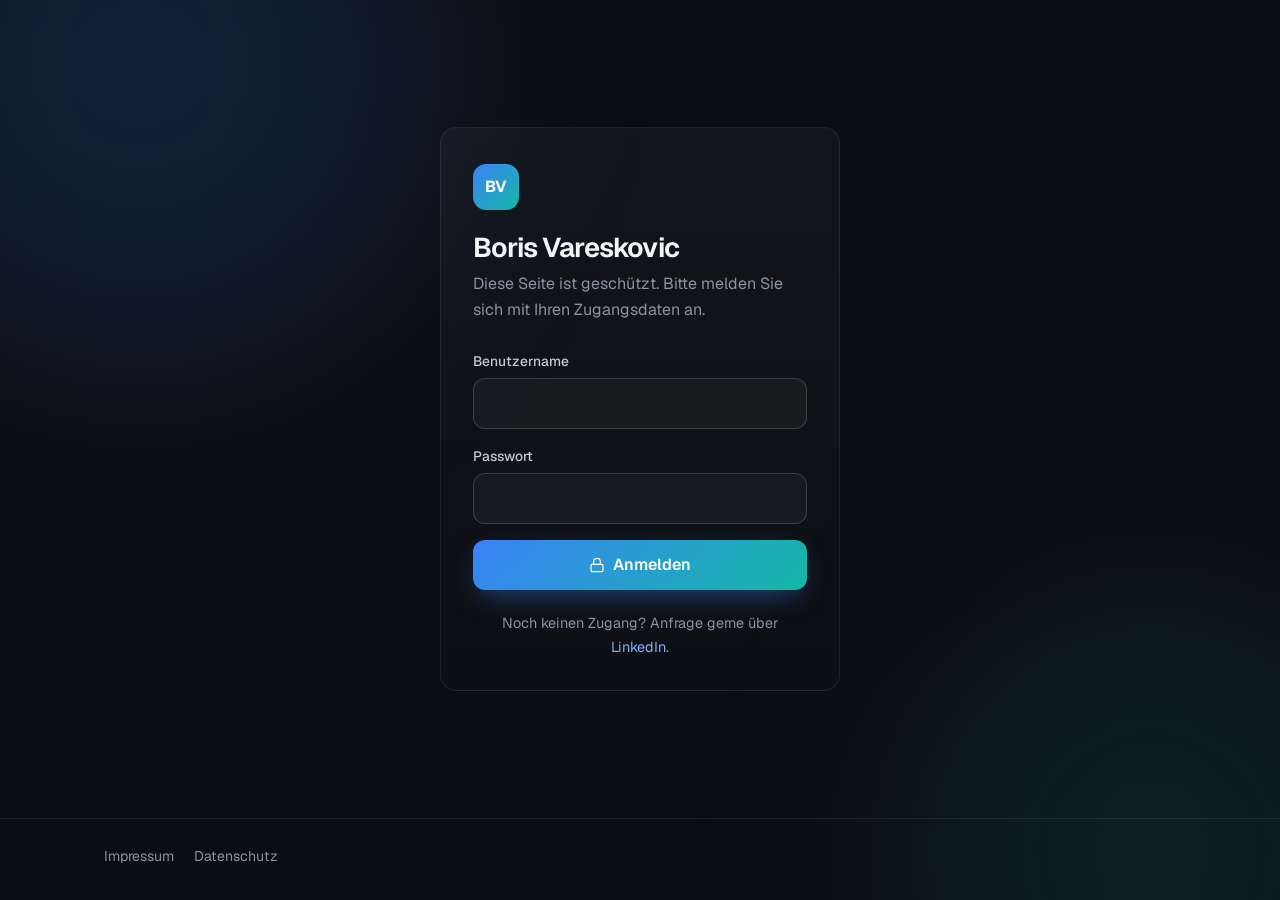
==== index.html @ 76bf42d3 "Publish club name Co-Authored-By: Claude Opus 5.5 <noreply@anthropic.com> Claude-Session: https://cl" ====
<!DOCTYPE html>
<html lang="de">
<head>
<meta charset="UTF-8">
<meta name="viewport" content="width=device-width, initial-scale=1.0">
<meta name="robots" content="noindex, nofollow">
<title>Boris Vareskovic — Anmeldung</title>
<script>try{if(sessionStorage.getItem('bv-access'))document.documentElement.classList.add('gate-auto');}catch(e){}</script>

<link rel="icon" type="image/svg+xml" href="data:image/svg+xml,<svg xmlns='http://www.w3.org/2000/svg' viewBox='0 0 64 64'><defs><linearGradient id='g' x1='0' y1='0' x2='1' y2='1'><stop offset='0' stop-color='%233b82f6'/><stop offset='1' stop-color='%2314b8a6'/></linearGradient></defs><rect width='64' height='64' rx='14' fill='url(%23g)'/><text x='50%25' y='56%25' dominant-baseline='middle' text-anchor='middle' font-family='Arial,sans-serif' font-weight='700' font-size='26' fill='white'>BV</text></svg>">

<link rel="stylesheet" href="CSS/fonts.css">
<link rel="stylesheet" href="CSS/style.css">
</head>
<body>

<div class="backdrop" aria-hidden="true"></div>

<main class="gate">
  <form class="card gate-form" id="bv-login" autocomplete="on">
    <span class="brand-mark">BV</span>
    <h1>Boris Vareskovic</h1>
    <p class="gate-lead">Diese Seite ist geschützt. Bitte melden Sie sich mit Ihren Zugangsdaten an.</p>

    <label class="gate-field">
      <span>Benutzername</span>
      <input name="user" type="text" autocomplete="username" autocapitalize="none" autocorrect="off" spellcheck="false" required>
    </label>
    <label class="gate-field">
      <span>Passwort</span>
      <input name="pass" type="password" autocomplete="current-password" required>
    </label>

    <p class="gate-error" id="bv-error" role="alert" hidden></p>
    <noscript><p class="gate-error">Bitte aktivieren Sie JavaScript, um die Seite zu öffnen.</p></noscript>

    <button class="gate-btn" type="submit"><svg class="i" aria-hidden="true"><use href="icons/sprite.svg#lock"/></svg><span>Anmelden</span></button>

    <p class="gate-hint">Noch keinen Zugang? Anfrage gerne über <a href="https://de.linkedin.com/in/boris-vareskovic-2a3308231" target="_blank" rel="noopener">LinkedIn</a>.</p>
  </form>
</main>

<footer class="site-footer">
  <div class="wrap">
    <p>
      <a href="impressum.html">Impressum</a>
      <a href="datenschutz.html">Datenschutz</a>
    </p>
  </div>
</footer>

<script id="bv-payload" type="application/octet-stream">FJ1JhBP9waspc7QisMWlRIJSpw4C9Ii/3U1FBUMTcEb/NVYf15OuOS8euIPyvZjjOSRS2iN4wfBntsWUuLMdQUug2YwsX9nSmaeBBpSFTJYuYI7d3O2bdDduZEPUsZFFsRbb3qupAdldh81qCx8LKkCGZeq6mmK2LDzO3SqhU0kIFw2eldLTPRmjfSnly0SQCNKpE7MeLzESd+sQsp+dXU22Igrph9HgVtHxqF4M/gIZytKnW/[base64]/UqW6iurwaGxjoJk+Ux4VoruV5w7yQjow7KqV78Ag0BoF/hMNqeKErHTTqILqRYu9fXIz4TjGHWt4zTGCyqC+NVWm/iRG9KmhmCBLzXpN6xAtcSrhX0MyeI1UG0xaJd33CrrlNnqcPhhKali7A8SYu/qZYKc3uFhlt5kSZDpOlRSIqJ8x8IDtfOgnuAANkY5PE3DURc/UKyOKYs+nQf7sbeC2ViIQeTJ9DHBU/gxr0ruQHub/FTaOhRPJFt2dcxT5UtjFCR0E4BYFLus46WvBS9ef2sIlS1X/Zs8+UV7g07WugYzpjZ1gZMh1rlY+F+edzOdTz8cCjBTjN7qXlJLj0fN7SDCx5ooFefim9v4x7ZFyJnON0k3wbWGZGIDF7AXh7vmdgvj1Ev4uIP5f7Xuw5IbkvBcZ1Zyjy3l+zlmdnIBs8k22PfaQCSZh8cpb7XaLzCJptK7GhaMkU2oYSD7Cq2xgYxDK363byFiIkN/D1p+4iFGlnhAhhXcap8dbsov/btCfv6bXQ29C2SFTPpkKoNtQ2okg+uUoXyMq0JnIk62+iRSxesZzxwglZQIAxhzLj+UAi1W7JM3u24wjfvz63PaZoDHZaU0MPGEWG9O5Yxg4v4jydobkRp86eE2IhC+1BWgOBu75FRReki5LQ8wl3Q/cTfAati3hHkdAW8+Z7nwpX9iwhxJSfRjdUjZ3jDnBpMJgm15Ft2HzzSe0j7eREySLiPNhptr0ku1+r6UZfBAnvTnUdJAMoOV0qXLNf7B7WrcE7gBe7AX7wZgt21lfQR/KTl12TVC3gJCS+U7jlxfaZq/lZwIw7aSEqJ0Bkr5v2Dg5MoDWbusEgHH/A2vs//OfeC8+DkhWCMwo9JaQ8BNm+RmwG6jHP29qZ2loMxs+v3I3vQ4mhsrPE3aItSIlDKjAvz9SRJcBCTtjfujjtbD0NTe8nbV+r9Kw9bEPEYNd6RuN2T8Gu0jMUX+sJ/fZxhNyd66VyGkJ1fefrtwAIPLkHnK/NOOWcWXkb+ExyWkQXJK7/j3Jdau6cNjCVgNaOG9+wpmFgt7W6fD9UF0GgME4G3LM4+Gcx+AJB/4hP9mSg528hzSb5pglKeqKpxOOs3a5D4Sme0O5I+U80M52GckKhQ45i3hlCnEuk2170lA7wwak0QsVtkG9pP3zpy7Fen8Osw0DzXgwZmXfKlILUnMMbFmgL31TlB7pnN+qEPp04vr5LIkGCBXWw1GnidqWI1IuCBL8hORfp2hcmHjOKEVWIjhQheF8tKb10DLz/Spro0XNPLeneF20kuEUGW7VN/r/QTy+PU0ha1U6qpOLocZOVD6rq/JdObCXDHfc7unFIMTgCIt7e6FnzCxCxiuiTjNYZqtVVsHvF+QRpeNsr69YiSPjTppkGwgb8dJ8jrX1m47VGqsGwJzgX5Wvk/1gAC/XOwZ3Dm1TprIBgzQw8ExaCejRQ+0yXDlDZOPPPLvZMOFBL7O5KOTvSgy/G924v3U0H5RBZ+YPaZstQ0M5L1ouNKksCNuzpRU7v3ycDc2NerZny4Wdn+b2yZY5FB/HiCGjgqCMcfwt8OoUC12aRjoKug0e8Hn9IUxR8KwlODOJ8u+4jw6RTQ7MQzuNrzHV0iyt4ubW5HU8E5uXW/ys311OAR3sr/M+iC3BByKx1OmTrOj6y/HTDji+d9PyYx2bgwYCredZ0CXJccqGDcJSZa5HmTZDXGORC5ukIPSkh9jkZqUKJHEOiA6ISPrXhJ4AS65BkwNV3lsqAxcsVuouqcx3BdcjyBARQHzEQajil1un/805d12KPdfLF6FhL1Om0nIMo0c87bG50S4l0OJVi9Bt0HaVm4juHY5WH4pvBgKt37YxQx8Gm5xoKplR1OgqIag+HuGN0sMTUVuzIe5K7rj/[base64]/tNSQvBnzU2bozgdXYHq+5niZktGk67yGzZp0C4gSdz8PaSadgEevQZSxea6ZIp2r7CdODWTTNjWJG+Yn2GXM+dHIdNNqeSSlkihtex7/kcaIIKq2J99XskFYgKudEgefOJ+vy4CfOFH086Vc+n94zHseym3E0fAdLDG9o0FGhXU5b9dN0ZirGl83CEiCuwKt8RKMs5COv/jzOqtmAubXLvBNy2RIqv6EGRPCCLMZzFGYi7g6eEwceyVHj+8KTKotbizF1axVxAgzuR3uS1qwWh9M1+calheU4MLP/cwhiGSi552H6fOOJgABwSYiz2jXUFnK0CM2TRp35Eip5G8+CmUbRv/YrHU+T4qcqJ4dZUMugS6zBdr6hi2P4Hc5TlewE63NSPUaMDOTVz4Rn5m3ilR9fQFDMano7Th7BxQFJ7Z7XxBSBsnWPTncKtmFC1bWPXXgX9ciO/d9mawfNwt6L0Jfhbn0I68PseIU011X1+VgOLMiP5vhGBvoqVE/NqYqmbRsL96N9tUTJK6cIme2Qapo0iiGC6Z7qjcLeqQhtFDw0kzdG4CdJjKxzBY5XvWdItu2NtGv0/FgrPMPPDmaG5L5URre8JnEDHhyOnc/4H3TofJl8NASB+5aKG9Bsb+getID0qR0PfmgYQun/P7HHWaIbSoQPZtQL2540vfW5AbZs2P2hmMHb0Baes11lshnmWyNj4pvo3b+ohV19HFjvYBoZwVGayTdeJdixMM44wL4ifxe2LCbDE2+oeY8851Q4kOOHMZrIilsl0ppTRszhHn0joJc36Steh0/7N5KIvuw+1rMpGEy1vzqb7hTX2i9rRpnfwu3Hopx2laahtTFCxLqdKJomOlzXz/y8wSURYRKKXCDeSfmK0BM9WKxR6nZdI/BdIsZbpNFqu/xUYU3xz3jmEQsRLOjcDllURXin8MNd0ZqCdBjWsQgzToWLiX6IaU1FWx4EM/OTYUrRHFdbnHNHxvO+DIePkqrsU96io9PybWdLTiZdCHOiAzavmmAzGyVspv0b/Ex+S81KIkMTt8cbo6ccLArWEJhmxomxPMNqwq5MLV+wm23bs2cUMphmwPj6WCrEUniAuM0L/nScr8M6jcEVONA4WXDqRxy9Oe/MNBil6p9FcxnGm5xpk7/TwfLsyLb7x0WHJfadm1pXsDu6lA2HLhbixJu3YHTWJXax9BIIZrF+IVyGwYKhi6S0zFJagz/[base64]/urBcnJiRRxAJDcB9lbT4/XggGnrHSywoJlLFRWY5cE2bJx+3t0oT+S47pRaKxIR/nukswKSaorBs6gdE+NEDKkCsYfyYtk4biIVrTkxD7phrZBRe44oWHM54wl9ZeZD9jfom8RuLgZleZhqg1EHU5K9IrYcrUpuODgRI5mjI/kZVoqj1ZoMybG6cu9JJ4PcK2pe6FuwpX7gpHRftCRN2U+OP/ddotDavXS8AStsRbWBOyeKT9I50L391EG6TwHCEUIzvonRdrALc65fwWVqAhvgB+Ntn8BJ8paCObWGRCG7ziMbUf63YDzzKBxUsV8EDMRh7zcvtWMaZWQ2n9adOtTyBRW2Cih/W99d4MClNNECVpne1vHqUtkNYZxp/Llp+EacxpswQWKKFa6fFNG2WJFLYedj1HF3NqsKBuUohDA2G5Ws72EGxT4m5kGkAZRzTQdHgD2y1Bp9REX6ASwbeW8H3Sjx3TB/+bckqmacH8pagqKQQK3nZVqllrmJ6/cZzGQi6xCzTcYL7OTeY1iDmiQCAG44QlBWeQ0fcEAi+ZrTG75lLXOHxm4AS8mlXjGbrgCdIJcD79U0zpT1/0R/uPNbkajFErH85OR0meRfPnttlbEbJ4gl/UkXAm8FX70wzOs3KMDObv6wjKHxL0ESx/PWOiV1pPd6zdh7Ht/UhyAhyUsJZNAsIXDkxYVDCs9uBLfKD5Hf95I7yHcsSSuSkcS6XwtxUtbP+hkY2zln7qOn5LYwLqlfmMlzUdEAkC3OxXB0oU31FUL0E3NuTI9UcvrkHUW57/7G1Lp9jt0CIomDCRQj4kyUaq0Vj2Zwzh8QojHDw1RnjV57mRC0y1PIW+nPLGASENFDS8My31yxPwRRnwof1nWx3/xJd4KZcRWFAM5G1FE8U5gomkXRYgh0/LS3YCvJR5ZlxVAiVgECBQBSLPi5b1Q3zmxTHc2Bumk3XLyyE2UK55Nv4DvRHcSZ76CRz8STpoHEVdSw7dwCl/XffF2m6lQRFKkPxfFlSSNR71MbKDd4ZB9UMfdkXh56xmqI9laQQx45LzuDq/[base64]/OOCedVqvWGcdhXFCrdkJNB2vnAAhF+6j14uu6Tw8EJK8e22NJxWvVBfjmqPUJK4fOiE9Wxi+OAtzknNdrI90r1P8caYzySgG642y4faou+WnFvTaTLpwPsN1iJb2OZVTB/GPdjczb/3Ji5rrwgsVxlulqWQOzkKsI0YGgqgsBTsYKBloEwduEPr8rx6gmUjEZ+O8JwUyXSkvyk8tszjtmOesTN3m2bbnVZCpIAbR9lfl4BNBEIHBfw/PGWW5sR+F0IlChF1PkKAooA1bGPUJbARQigHIu4SCqPdReayAXZ/YgPB3W0pjv2pmwBLV9olQY7phgRP/3zgIvkOuujlprpKgqC0iJsMjN3nAmY6f6oXkwL7Rekr5twfSrJ+eUHxXs0e+Py54IQWcd6vFEJ0tyacxiOO82q2dsLI49u4ksY3UACRCkl4YAYGAhCZweVQ1ug9kglS7HD7OADWC5PLsl/MfLhZxhqv7QLljB1+Oc98aH27nA/7vbf1Flu51cdC/ILbJIQxxtABccsgIBG0FGR3bHJ3LVlMp1Fw40Ot6qKshrmEd6A+A6AITqDd2WjjsqSay1aYz3TjDZ7rJh8nx+e3c9mBZUx+E2/zwZuCbiAk/waYAronl8qjuureL133J2WenasmoKaYP6CXSU7sW9XPfcDv3AsNFhZ5tVtAHjTWD4OUDhHjeO/Ax/ObXmN/wi1wNaFNjUWv5V6Lg79RQwymbdneG8cYz14RYTYGYdJQOdO1OZffV2kqZ+6jFiS3FAfs7hJDQF6Zo6yQlze/XqyagvtuXr0PsJ/ODesBmkT3Q8ZODPBHqndmBUBH7GcRj8PkV4OblEo5qCy1lxXkPBb9PWh+RuiaRzh301ceCbrrEx+ICXQS4cNXbtZfXgQ6gTW34gr6u1DCXbliSg0s00hgbAV1oT0dENsavgHGFPhekeG1SuHJ73LBhG7JGgzjx1/AH2WBiNxlg5lCcTHCg+Yjan0GVcl5bQx0YoOUWc83eX4EKwgdQz3B/VW6V6pkshoQJ4ki+yU8L/A7/[base64]/1d6U/[base64]/PZ24pAOCPPZvAVj5igme5azxNaRK2dfdQ3D611F53tQG5Y4+c1voDVzjKfBVZ1stvyfe/rf3E63/PNK2C5sSvBpTsgUqmy44WU3XDoJByxNDyEyBBGRxs1E1wyrtmB8QPpjf3rnJKThhSSoGw7w52P5bUkKajPPJqzch9B9hzTHb/YRm6zxiI2zCR3kjyv50WhI2ki3DaMx80W3obXBl9ibwKYtZ/Z8MQoDrxnmxEVJdHjWdyB5Q7zNtPc4uyM0y++u2VQUjGN0tmGQMJgXu8dtQF0CzJTiJEsga9JwVlcpriiKsLJZrkNg1I/jxqLMew5vDzW+euVF92dRAZ+rOdKwfkVqGNq+ZVmK+Bml8OoTFKWUmV1MiWYeZViU8oNZgiHkQPBDwLwquHlG5oUCaKA3zWZrxfTj/2tnRCbQgiQXjWyFZCZ+XpDulVGiwoQhlf/Lb4vA9IDul3gZPTuUR1jaRYtu0CclQ2ese46Fg/3sgSv3Y5TEy5U8NDgFk45JmGKa6NUKoxX2b9FjrrwJ3x/PJhhF7iC6zPQevpYAxqm+HWb+Ca5u0l473YaJricr50+rfbyeV4modFC99ycqx7KP75o0LIjKk9CWyNArLWWTCnOxYvZgcRUorJYz0DhPKdA8o87s5VFj24UxWjjLz/guZ4GnieF+DLHYJ97VsBZPJ2cs7AWpwjI0bBUKnfthI8mIf/A09LGtZuhmYVUH3y19zzmZuvPXwo3ViniXKaiZ3ajTeAgmc1T33M/rsWzxy5H3zaZgk4hT0qNiVTfOt4jMPQL3cdDFvBd7jEqpwUkBUvwNASYcY8AtFnvmJr7JfeW1tAjcJ1unoQLWxZxO92MOxZCuoHguP0UAeriRAg4ZAnVYVvyLETThhUjnwXs6MjB7vNEo57QOYABwN49UFuD+pLGIbHTuc/zcHe0zadPrw1Ns0+roDukdBG4ufEVZ2CkZ1WbXx4vr6hnq1xdyQBC2n//ZskSS0xIq0tz+L0mPzyuOZMfNSYgm7M9X9RRaIlTdNQOc/ViRl74dlonNN6SkvA+c1WOY6GxDMdii19iO2n3NP9f7D/nscxmIByRfQb+4Bpa47tJ1drTjvOR/8/xW0IeKuOAR04qLFjLHKF5PRpA9Ho7HqghtpEtHPPEWT8l92JqkPGmKaQGLXd/tANi2lr8FEP4ZA3sDvJmcQkA9UNuAm5jc6+yp2r8dqeE1974h9K7HBO5FvHYHNAyBv6DZDrktZD+O2fGmdwzwD+xvA9frwHmSVFpQfNWPTKeiwFekYgFzTZHfe/38q2R1+2Ji8yviRPTijACgackc3VCb/[base64]/u9GGkKxDkxqh56W1rFsKoXb/[base64]/mtnZdTg1X5uitpSAJFSv+5wwxXT1r9y/pg15CeSg1rrERbBuSysjvpCE5zUlB9QN1aD/eZ5QSHPEsjBnKN1lG+ANz/nmXvaJTaYsvLrDwL+jUfAtY8tW/nbkkUkel/[base64]/jKfc7z2d5r+JdL0yKtccrmiGARXFtrqo1PFLO7UvraqTacxTQ0pYMSz6oyliPJ09F5FSYmOrRzVEfj+7fdN1+gIq1DL7iEOTh1Bf/juObc2T/m+82FFGOTw4bRvgFXMHlKoNcp07EvTmh+pAu2Ij9Fi6pPSzIuprHXmqTseN01ukRcyFaDooHqtr5IlvBsq1IXgvZm9EyveEjHVF8Y2hS7SxpQAOqz8NCBZ4fjFhDw/nWqbEPHYIwsyUm1H17Ms+tQtPGI/A1daLdY6A67ViSb8/3XxDDiGLpMRZrKijEc/NTNQqNEiPdncTh+OV8/ihySNB3VEaw99mMug+YdYOFO+7iBaetcj1VNqTCGzsTduvwEzNpq4RCMdSN42YVf4/dGE9y8WilnQ+cS1M+RBLd6vowsrA/yQgkwk7LEBtD8wt4tc3V47ljST5sW6SW8GWoGW6wIeHBR4rolA5kWRANubvhx2Kh8DIohS5hjQFv0pccVWeAkZEbAIKzgJddtfbqqHUr9fTGfgzq0oL/S235aVL88NvhLRTcsqM/4cPUQUim3gzzEXHXChe8UQepGx9VU9qTcyX07mX7Df+wPswGHIGC4jKqVFdaIWcgd5C2dDgGr6HKLYVGyAmS6AjgY6OiydE90u2Sp9s3qs19aBL4hYiUpHqY56sQfNPHv9czdeynElE9LK2ulxlymUx4gdZGJd+z2Urfo6vbKCcKPZDG3MeHF2zAoj/[base64]/dezgkrFB9dzeXvXTleco1BNNxFO7UNoEsHTugNOwAO+TWAxPaqxSQOZksjLxtSKOB66+Esau0a9XLsa950jqKl9rE92X23Zz35u4K/[base64]/4T0jqww3UDsXnM4h9VL8MhHY+LqdLgLpcAdFMvmtWLu9ttNg3+Ag7Jms3bU0B7ZIABzKaRBm48Z0zaX9duzXWfYkAPE0Sl4QWuKGgq8rNqt0rwCLdXFKn0MKoVy+YcibyHWB2E0byoiEnf7nF+kIpM0BaRjGS2yJx9vCT+peAAbpvQM1MvOZZL44RUfnXlaCVIlR/rvXGaTqzfQeER5D2F0HCdDKJjuzSB4+mWDdHufbIqK2Xu5iXJUw2suy4vGpFeaQj+3PG8mvWBFrcs9MRdttCbuYSD17Vx/EFwXoehQkbK0GAvPfYjQeAWPEf4TxKz18S5tQ82F1qvEznUqdw8G8Clt9XgbhbcjsMxbSlkEKm2tKZ2Bq1ETC0ra6cIjLzjkSWKwos8AE4cRHZ5ManxdeenAu8uC+Dn18OPqLqV979KFZCqOkVj028Tie2sG2/NOFhnw9TzR7HyNrng/93wQWMaoj6W47Hwu0QAEO0NFhsAZKbzvYL2+W2tuyJNAeeKoAdL4hfA6UpK2dWDov0dWTHM1dOGSpkZHVoFXu28yeJYDTlfExB/Q1ZAwXIfKVEwk+K0mHJO+oGJycBAHDpGEJMgCUpfdvgfBSik1GNVmDDHb82E91u/zvvmnM4TWDd8v+aOAyWh3y/SQEbT8SfRZG3qA/sz/4jfzvAUVlVjg+U2OCnXYAQ0OVpC9Uv456Qx161+JuDplsuswdpA5KzXltm32TN68OiGRGOJJ4hIj6WuhhR+5WYua1eVAqszzq6/r7+KOjYCoSp/W+6U2i/9viSFv2WXUpKDkXL9aM+wpXTvydrXigSfZ5zdYvc/iyqav7qDzhlvqEecxRQ1bDM50/TjCAW+94vSRXLhaxceT4T2v7Ry/2VqsaKcRjeiB3HVXfxMYUuv7xmNyHY5CBqmamI26DCVbLboQTiUE6juYN2EUflRUpwevGg7oVCT4FtZ8PCgSQ9Gzn4qNJcfCe5uhNzWb3/[base64]/27Mdy9j87C/RdlHkRpSFVIssI7Z89LBCt54d2slO5fBASGN44sRq8qMqMbifmAsfrAgJcSaOQU4xo7RC0LkNkPPvu6EwPlhkvY0RaEqsEhTa4kr/[base64]/8RIwPJcuj0CXAzxnkxr2gGY+Tcpua80pKNNKD0+8DL3CCetsnzp/HjcRT8SexCUnIfhRXJTRHT+RX+vGP30v4Xae5wtGYAnilpaJuDv9paYf7u/5CDalkt5wrvuXqjXK3K9EClZjy8vHZk8vqZJuwHMzBLtiqBfvzKzAQEmWxhiJCNMney98DBTLAfSFM3xq6fl/kkAFsqYFOOcJOGbUQ0sFDrWfthNzupvhSgKiUgmgP0WLAaBtf/SLtyP4xzLbDDp7uFPoStXbM0ei2crplohZgAmpjAvROIihmb4QpYUvV2/i0P05A7npW06gLK6Gp26B3tdgMAm46U51Lz+64Vzc/YEDle0Qm3aIGG5xxKZwddWJEGc4lieN6DkM5cDSnuJxBTLalCSN2Gr3Fbm2IkJBf9a5dd8Yrt9ZO1ZdlLwqlWQf2sy/M9SqKkQAjVML5jqvjn4DZUYBuzFHuzjk6dOTZ7ySykEp5NlNcIqelcf+XpIkueZ2sNUSTTleXZ3spKPb/dksfvVXrSh16Mg8DFQTzJ/EaQNvLw3DuoKyqCWW1iBWwFC7cWjqNtdQEar6EIHra+JN0rr5j5NbH/Bm5W8UHf7RK96gUdmilJz9oI0E0e9lYtJ1syzKA4YlXZKu9lycXXMC+KQjdxIQ9YZSiFspvePcFQ8Mrsil+aXP2fQDwlYuEhYotO55C2KNQPIrUxEouOSeQXztyO5theZuNsO2CPsvDHBpI4bxlHi0mVGFyimQ9MTV75n7rFysqlw2BSielCJrLBXMdKyAk/CMjw3JsxSMzGN7wgk2MIhpQ/Wf1loXtrljWxNsIQGBBH5U87sOkUzdAwXiUSA4MEpHBF1SjmO0bHiJrEzNaz8NlMRtpRKnqp/3JhmUrmQk85Ay/kL/ZEwnWP9EJnZPZ5aLiPjBVpdXtXVpB/aLwrHgDT59Q7mjRl1RxKv5QL+3c8DzoiVjoKek4GTDPfwiF0bcgHT1lDDAjorAU5VNTJYUwlxCiDOYPjKEDYvioWRvSHrSTCI17fli1fgsgdzf+p491YSQwUECAEFcFpOlqud8IycUHOpWdZDxS7nv9er3AoPNbbZyU2X7hFtJsctQvqL/FSQK7f8BJea7gw4nWOsg4N3Io7hcYICPQ48ik8xhSO+bA2u7qz2PjzQv1beP6SJ83K4Enn/GlvAX855Aa3GHuWh/VPQuHtPrbfIg8xaJvv4CFHldUH+OiI3hYs6hnPzEI4kbWv5k7PT6F70ulf733qK0tI0lLkgGoI1eMURVfCpg62n4hiEieiqf0rj3YmaHDmehSIy15X+X4KCYzxL1mCLWhqqIy8nup7AMuX+iII+0Uotv2tvZgbjZ9tPZueBNN2/[base64]/sUMIalouaHJ5zDqxebztYQmvxFZJLFm+Rb3y2/9gsDIgm/te6zhETbc7jfckTGGYnWW0IrZ9f1lXELIAd8lyzXvoGW6Dn9oaVcclb15fdrI6Ef2odzUt6oyahNykvWGGRCoe+J7PaO+YrXtvZ5rd0/Osek02OcSs9SG02aFQLNt+V35MuFqkbyC5mXY0+wzVAPdPTZjBdW03Qe6DW2iSR6IWjOME1p07LH8D9hUzjEP9+ocioToYqtGB4HUMn6YeAdospuXrEpFr1m/2RdauHBibG6aDVwcWXWsA4jC/cQIpxT0cG8fqDb6iEvchRwRnVhKkyczIx8XjhwWXC2DBp/[base64]/1bGXteOw53nN0OtDGIdcl/aR9FKhYiW0fU2iFqsKIX/HISyEaTataBVS9uy2ANV3ZR3k4/eFgnfPBFLIfMODqO1Mh1S/7k0LND5Ec2tT518+uVKS663oRYBSKlpTVHvAe5983aQa/l4HXnQJOoTl8NPpovhsnUu2GB3TfosbfdIL5nKfUm3qANFlYihsRq84ZySHKDtaKJzbjY3AZ9Xljf4KcGZPfDhu2JekUVs5VNDtNtDpAFKQMsSFakRxnlCX6JucpzY7LQR8oz/++GwbpASpFVAU38s5rqJBN+J0Cc9RJw0qK5mWCyMHg8sEbQwL+2e/LAsT1B9jQ+8IbcdyU1wUS89FEzWPe9oy8R7jLvvLb2ocH4+JVuJAgTCJfyti1ljI3W0hQulcL8U6jZkxcNHS8zM15ljfMJnoAqCw2hpfKRGFsYedpdzwlDGHzJmfcrMqk4WErf1jzicHbfhfG2vJrsmBwrjTJ6d4/XVfGv+uM+G56K6x1BRBP65eVXDb/UFFJQMmENwJpDXeXrDi67nYfnYxJEOMOO57sx2FwFgSt4JBV9rFHUX1VEs0LWJNC3iHd00Chll8kXtx7+bwP8CAJCRJupvQsEVXvjF+WNwmPGx0J0xikuEQTpD60wNurYYVJ3vVQ1wsGPficdg7AlVskKqPONtmge1xHcqlKVkMG09s6ZYXfc/1AV1XvQy9HDLrjr3xdRhrHM972k1DOYnmmMHXwfKkKfB5B8tD0ccsqMez9XKUgan94fgl7u16+tygyXijqCF0RnCv7kn3R+oOCL8uy+GqPoDdR/pW5WPsUZLhsXFQsOwNcn8qqYBeJ1SZapFJjvo1JCfz4tSbqVedUReQ2Aa+Ezy3TpuEkOZ7H8nGqJWYr2eyKob7a3U3QHr8Sv7qV3K1PjQ1wDLP7WxBnVx6023NykjOiP6f2abyWKXeyRZ/UlVl2fYz8449F83vvn62z8hBYdvtTuzd/CO+bmre0i8Mn+jFdYrjvsqWyYi8Y6xrD7mIAMmtxW/PfK3eQtrBLldupIieXn7bb3royb08svF10c1L1lTjaJ+cjw9WhWkjyOiVpXYj+tiahFAK72WRl8B25PFvvrEvw9qd4I/AsBF+ivmtvwphRac5YlEz0nWt/cfRPT0/vI0n0COmkiIBbwI/OKw0KcJk8AL+5CMVvxXkrYzUNt47echW2eqVkRzbkCVmcy6iDqN4iRsqN/z20PniXCNbFl4DinZANxpfy3NeTpD+hztgT16Ae6mnFW8ysCCnTcJRgXjZxW3jNRVk4ZaMzkKUSEBACvUfFc3ldJKkVrU4Ctp1U1O3bEX6+HSBNHChnthfszXg7BsI6z3ttgHWF3oGrCK+Vl/mrlSkWVM2EPLpR1XW3J/zdHQ4yn8b2pa6Kg9Bty3lvYCiOLQBjvUjYShvU+nUhE4UM9aiP69rphOC4k+YUdBJnF2ipP67ZR3UPiKriLHEWzK/mJn1Vdtt40i0uHSUmMaoWclbINBpT52L0SSCK1R4ZhLY7ajQMRdeejfN98xcixIPwZXn/DC7m+kAT8SqxtP/[base64]/ZmKVqSv2Hxz5NmFA831JDIARE+paIsgIxb8eT6RLYkHKxErhBZ9kRTsMJaJJSvc4fjFyAyjrnRgO029Np1iWaXBOA1YEsODSU1wtYBVq+6fGJDrJliidpJyu22W7uG3U5ux5ISLuW8B0Ae00HV76GAtH7nrXLzTNVqofX9SJw4KPUx7F06jmMQdGWyhrwe/eiQukgoemXfj+TwPq2c0CCJ5AvERBvUjsUnL3/fIA5Urm3JwyCEw2xj3jqUy2Be8k68RVKTbEU+nbnXxDaNQH+EHcgiozg8spq7REPxcdYxoQokF5XzNjMVV/mknY5OO952Nvsgkmii4JQ27wFwPRAh0pe1fySfwCyH+xVT8JzBCiLEMBBf9o1rd3dYWIRAjAoeYEDbx9dxdcmiNlE7iVnczto19wYd+rlmARiZLDGbuxKkzNhLI2kC7SBEInlGnnddkCA3FOdz7qaRW/Uw2ZQZ2EvdEzXxOtva1eFA43CYB9ArKemnTTARHIRQVYfl5WXA8dKFglLwMHrMtIKAQZcPvUOAibJkqojEFnCQ0dxoKz5OmSl4B6wBekRBU16zM8htULuFN2J3dsl72tFmrVR7/7OBw2wYeyxL/fUqdBlGKYwrYDQq9QJMQW9aoR3nWUtmJ7gwnu32IGZtB+dOiwWRiSJNxSOYeSyAe863grZ0TKcZPXeIqrLz+0+UYKqywH3mcJx2AeB0S+I0PaDApINuRkt/hEQPsf08f/djNhxKW4r0lyvia2z8HrSZQwoUiESGoKofROmFepab9aFhAbBcbpQgFB8jkz9fQIEuoxH94KmEhb9kkS6xdTBpKOrgm+gI0nreRkPehopsyVwmWPaeBDW0C5aTy+mp3kWA3z2qlxFNuBN256ikHDgmG+jJy5ox/pvJi35toR1TL+gCfAnUKhqg0HsjXQdlWKMmkaYLlEStgx3mWGsv2Oxbi+WtnStuQ9TCnWcNleJIiP+9fkIwUds/cz8numZ6BsxQ2XTk8Nbdg0rAtI6ykIsrErOQyDGlQNz9AMsPhTarnWcJvauTUFkxHka4IeZB7FRKnXuKVxGWHuaVM03PKYA7Yu5oaIetLxWwM5zHQYlvcrxI5X48vzR6HuzPKU/QgYO0JCt9SAtWHGnHKr0sTZ8x35X9PVmfM0GxZV6Ix2IumNMLBvvIgom7vOFSzo4+OHeV3mCmtL+2no0jxHMIjvJi6DkBIDCAkBFOXch6bjoIbox/KDBfQiU+BTSyEShAF7NN3SvzwwCH2+1Mh3AWu/vXmz2fc0JSV/Hn38YDLOo7xL1/oMRYPb18X2ZPI7WYTo8CbpeqMf1KSeFl6wymOJ6agCpKvmV8pOcVbG3NediIbwB5RLcRhXtLxCOtr+waPKwu2QBwn8+BDycAzucx9jCaI60A/bQukfo/[base64]/[base64]/[base64]/zE8w/lfzLUnja+um0a0+2TfSwbTh6UtL6Ovj6vKI17+Pk4cI3hfvC//Eim+M5rTME4w079lg71aMFuBcP9uZOtg4rktB81T/BXd0ncSdGSFy9xLeDtcfpiDtbCG1vgUx1Wd2LfM12hHZDmHm7U+mWGxkcVemApwhL8yuir/kLLx04mHYSlztpbe0/ZmWDbBIVm6ML4cwxmcOTaCBo/tl5Llemlp6pbxptJQJlbdh/RbGdk7RVjYfSx5SWxuRLaoZAz5j+R3jNlE6Admcvbobw18gLMkaIBzsLJGSUTcT4uacpz0BnO/fi5DdfFH1YUnmoMj2jH/RvqBhInh5+sCCeP+FdeOXGjZMJaLMboRhEG/c1TlpWx+cPqW/jHZ1WSSueUcnr+6Oo3RuMBsqBcQ3qWbpXo09MPlXJkonEm2i6DpMAnDBvFaNht7goe5wzbDAP9HEbV1t1SfcpYas5+33QyDrBmvfuEkALdcXssWCXw1Cwn6GoTGf6Z8NpTW5iBkeeRoqr19AUf48LpVcEtPwwYiIOQpb57m+zA/W6g8lkJ/86b9qvVQ3HEhfbFZILQLBjajDvVdppBL6CRs3bbLUqvFFEwN55gpCsa+2Vrb/NO2oD8WKLFt3hlYwi7zN53HtcECfoy+foWf3TO1GvtDk/Z0Wk//L6aDby49rKdgG98+Fto3CwDYGZVYyhJBMlFCe0ehyzK1sNUrW7PmKRZYSFpHgR84xRiP/E9ihpbZxg2kcsiXQfsE4qyFYr6WAxZn1tUdrKyowqFL4DeEj+3ND0MG2IWZP2eCJsyH0r6wAj8Gz3wfKdmTPmv55Ff6MofICELA1QGB+f8a+hm5VBSYuac/HBuqo2zk7SyIpqIOvCW8hLdhQ0genudwiZIjkcbd0O9E1yq/GwYacttEvA+hlyvuxMY7EgFphxUG4pSgOcete5xTZ3mp8/XYLp2ZeSuBYGtDas98mKo7weRNE5JBErSOa9iEbVhQhka90TRe2dFSXe7FbIcai2xdrU74ck3Gpt/88zmR2qaA/1fQgToiQU3gzzDQEhSFAaKajEvcZzO2lOh/Em5ohZhfzHpJyjthn9sclW8E0wye2/aEoGWUWsvbo4TjY+NV+bN/[base64]/qF8DQ1tTPtfUamna8+PoFweVeZjHPTqdsFTf/3CZfdDx7xmWYG53wdEtCq9hvzCaiTqa2e0cLaXcoT/V5uGv2td1gRquTz1CA6bJGI4wSxXsdo/fBb8ZjXRVo9ZJXVDQqznynrUlB8YFcEnpeS7BkUYs+uOo9WGzoqgm3H1KvSgDLAXUw93ALjCtMKXiNB1s2P2OELYZ8uCT2GYlDDpdErmvXqURKb0F/[base64]/v1PmKIDRyaEj02dutfDkLu+U5HGtOSaLD8kWIYrgZZ5Jdq6SvQyWdNvBoTJPb40PZS7aNa1Ab2FBld2IMIYH82IwKLxkc1YMuws59gouoO/hLlTMZZzR/wVsjzdh1E2kWi/jWPVarO18bFT3hA+ysIVp1VJ5d1cv9/6jttmsRFdwypiH7GhOTKtHPMkt8qNhKDDiAknsCnFiCTREvEhivtfjZM1uP6PVUQ2Y1px0drRJokT7BItOdL8uOIc0K7ffX2KcQ4/GPS+tjl9JAp4vTCgF5EquQgE1ggkiy+th3C1/rXGSXaFcjbGYMbL9c8fPtBxRlSIuv3bTsn8gvfwPmn95uiJuV8EXWSy/uAp5H7h1xLYA2blk6yBx2YyGfY+gsXTVAb+t5CtdbJr9f5VBsJ74CkMuEvRDDqn3BQb/6J7cdnzN2/8Ocyu7CwdB2UehdT+cyxlRSh4wBXckyEblue/YJ/8WDN/cgIpjF/ZFx8RnO15osTy0aC54oq8haHMeFAPMnOMAgk66UC9MyJCJKRyGXoeu8mJrmuBuRVmA6F8HN2BTI3tI8HD4tC0ZN+Jg7saCTuGUiPUCc0Hmdn7crEdFNpxEOr/XcI4mjylpUkKpMmgcVj3oNqCS9wE6pc+Sf3xkN298o9g2Kt4VNhY4vOBg/[base64]/Fa2FcCZMxSuefoet+dJP3veeh/QaSOT0fBuYMSfvmvRuD/ZQEy6+csCKw3qwPRzXzkb1+Ax0c8qJi1FoREVyj3a5fWQ1pGmtnq8ww/E8DMd+dpckSiScNFTkgR8MSv7n3hedsbj+PwtaPW0+7H131QulBzUqQuKy1J8V7UqPwb1GGV98ShpBC4ot4UuLcObrIoJnFBGnQNznGdOJrgJ4VWMTQIhLC39YqxTV0eVXb8zKytHk/iDXeO65wJhUmFpAx0cJFDBKtfmmXP5ySxxroRYTcrt+X8DJN/4V/EOddtiq9nXYuRTuTiwZOOqm+dwyFlW3vxnG1XK82V+57q5IumFRZ9nu1AuhfTBmh83pdyHl4gJb+pOxbhMKIQOo708muZEPrSRJ9G/9HS8WD6NrBvCtcVCtTIQZFTWssSX2GNb6CmJPPDhadCxX/7fJUpbyi+VZnoqVZaC6J4U8F0ZiSA4JEndrqTPOunClF4un1m3keRFrHDNmDm3q+y3JC0OIqZNungnzBquzXrHNoy3GOsWf2kgT5+qUKWZSmRVd5ZP+o666+RpqNAbAWDoQeuIN5mYolIhvRS+WODUvFG2x+o23N3hfJsEU5Iv+KJsfFz32jXiMWn7Me/os8TdDtQmhlo2YO4+r/xQjPD77sN3y5165K1++9ZEqNrQrP9cpvrIx0JPRjBFxPkAolRxvml9WdndRmrJXR4UenepTKBqMK359PlOtFgkB0BvRgaZO6dq/jcTxnbFweg9K08+sp1Z62EEcm4o/k2RUqGX4ng5NllbcU9QnchVc1TEvspy7wuxOTQMeGiFAIGBMUvykje3VxfaWK/8D7Gque9QeQUiT097LH/4sebhE6dYCpPTYqMuS1PzEyEfGV1VP7USNrOSfkB+3uCjF2+7SJdQ0Eqx3qU41Ll4NVu4gL9GU2lMEhH6YXNzUbkJtDrynb9+N6+lZsCCaRCY1NwPJnsX35j/GiRhi3eLMUsnpMqWLESBE2rVt2E24QZ0y7gl9soI8Kl8kSyMZr7krUpGbBOTrZRFjuBOBp7y46KSfFJUrrO9PIt3rvewjpyhZ7W/Hew0eku6mXFEFbfFfrM9YFaQQj8K0HbiApivqDg1RAcNjNcyl6NCQKB9lGUcvm559g5iaYIfMMMilOMin5fo1VRkmu79HOtJgvKUpQM/NQL8X03YYBMKsASpb9axKAwwfLjm6CfHfanxd+PIJoY6l11Zfe3WPIMV2oFFnlprRoSgOL2ZazOYtaE1bRQuRYqf+3VSf581c4tUvVFQLvzwtyMnuNy3I4FL8xUiwdR32Ag5nIaSLZftV/UnBfyOH5ZF7kFrezLgwZZgwgY7QaVd6erQ/DqdATVIMXWWFahtfUTLFFvB9nSgbQxH3maeX/q12E5tUn/B279iI7gpR5oywGawRPeDSmYHvNMJ3nVwfcTlhEGTwHDl+FaGH1/axq+8lHORCsmedrsbZ9mjTPcYk7wOIne94KHRZPsbUNgmt53KKm2KblQwAHbGUQz4DFCZZzEQ4fzYTAI/fr9s7hOaBzLtYoFAXp/bpL5Xt7H3isvX60TR3KdG2VBwRagbBi91GGaNk5P6/RYmhRP5ELNpyqDaIgA/Sksy5xTcwdJ8iN54P0/3CZ9Od748IHkPvlt+jvcDkj1aeKTIU6ik/BDdl80PQZWBd0F+zfJRsTd4KFDuGpAlRTeEhiVgzsG/ZMVcOVbaaDTzBjfaBeQroBVvt0t++1kP4UoMdIRnzxbxBU1M5KMKIh9IhgJ8XGNe5XH4cTs2s9e6Mi8eT5ShoJnYM26XmiN5TBjXyembFfk6PM3QYgNgQ1GPVrE+RkctPvDngob6yxjlTFgDUTxiYPlWnTJ3FIcwTsbUbUWaQwqLw9m4LMyCuuM/eKOCLKm9eF6bLhn8j8acXdk2GOPm3WS6lxVGW4XngXzewokLkqyXMzOVEjUQVGsDJpfO8RgLBCbLYudtwa5yJx0T+9fcoEOrzN3KTEDSsd28051iNTcJkPI2+DyS/G1j2XSnbKhBl15VB18qiz1nUKSTk9p6Mk6RgOutDGrefLJGdwY9tRu2NqiQ5TfH9ZT0C3IyQx+fBPBTqYdFR2KCtK6sRvM/eLxpuBcdTDg3s9dhvUZNdys5Kx8d6lIA/rggMYYly24MBZ/OG0R513jHSUtRZ6yy3mvAo0kEcdZA8nylFa/jgPuX2Y7PpN+N8WqPpgoLjYskEUG98rB5+2TyFn9jWKjGMpv1IU+i8L88O1o9LT+LuCBV8ECqmpOu/pREYo9cttQEew/O7WJTWNWyri5vcWTlw1QpXsCtfXcCAtd+zSJ1ZcgM8/SF7Lh7+chmO0wwYV3EI6M4mi7yMWjN4f6SgUhCnAYkw5JbVrzGSGgq5T34L9oYhgSaSUh/8NEW6ZByi2NUzU+EhIpRm/4/uc8UQACoOgnAJEiILY+j+NhIFtx10U58o7VvTvQYbHgtw3BJGHbw8XJN5Yp9xvvjhjwi/wZFDGTbCrSbPIqmFXjmeRRAwj78TSUn5k5Sf5zp7a8QPs/CAwglmLK5oU8iZ1u4ujsloRHx8oIdD1pCa6ZbM0H4+hqiJAuCxDC6IxVBhEXV2mUtPhfAYaA3xG+bFjJ1djxr2cdqS4ukYS5CpDKy3wxaTef4c9U88vlcihPFBiFr3pCS17jn/WykSSCOnfPGhhq04qAAePei0umdp4RL4pF0kaKbaLL/q4+lyT3uU/sgxpecsUG5JXtvSyUeKJSdWQPff33fBOWzMHzKukEavkyutZSF2cg66q8tZ4HeFDU7+4CGYmiGaGEs9b24DvdvqtDti+v1D1OKQUX/9j/VRsMyUivuHSi1sRbea1G8ecMKL6Je82fyCUf1v90mjiPu7VDMGRwDAsJwxkwFlmNXwMNgQX1zHzBQF2SiUvcQ0GdDvlG+Ik2iVnADzWeU1E9nLXFeZG3hEBbZgW2tqd0iQ2L7rH72WQSSgK0tKPV/+QgddwrPOCvgbeHEYGp5hOVoJMNqHSSBQH1E2ZtDyr4RI+hxKtrUiOxE9p0I0ZVQXl7s9DgjsC+rNbzcH/XiUE2YcDWY4KV+REa7suLOMxqJ7SesMt8j1zUJLMFwF4q8JCBrP8k/Z8VS7VMeEw7zBh1Qkc2nc7tc7l4XbaToRoYv+Y54SmbN0S8MC8NXnGaDGUe8z892C8iYONm4fCP6Jim9BZphCnhbhHKHycx/l0Muk5B6tXtSRExcrIShUabBWicJr7GyQNacWq9rGPYwpap5G/hGjGsT5mbmdjV/pLVwO5VPpnhOHlinadxUmlBULsoh8TB63G7BARf3krw2j6wPXyM/pwRKWFPEOPV8nDb08Lx9BhmRi1T2qbud2153s48bcVDbJ5iM5k/O75E66irO4I7+o4vb21Jgtb9niXj2TZKV6kthJy0UDEPB4xZj1CkxV1zsDt3klZIkfu6yMMxPmxLA889yVdGQbI2PU5L6PtaZ6wbydaQm7kSRr1a/1O205fpz3eI2yzQdfbN+ZHMVTLJFQ14V39RAd6jwCytOQsLAsd7l8teEyRC+UW8JPy96AlVz8PZQEX6xwxvEkW8WbJ0hWG1/R0sPIWreRMmcy7kafJTDVmD/[base64]/TY3piVXUGoxdlGddjF//w8le6PocQTAnAZJhh8M25dw8Wt3i8jT5ObCE4WnzA6h73ATi/+i7d1QhxwuYqLQZXua6uP7l6k+8fRSo766NT2MOschdR0UaAFbLUJkhgCwZU3/PjcXa819w/YXvf+pf2dEuvM6p4VD4y2m6eL40/2SX0Qwm2js4bLTrELZxT5Gv+UaJTXp5Mp6iS4FAsMnH4trPXQDWRFXqX2Q43RpC5qwVNspX/NPj8eRVcUMODVaqBZ/KYGG6UOl9ebNjPjET7uPv7RUkpDfNYVLD/ecQqmsyyowl0NAl1nLtBievHkYoVk80olpAabMtB74eFb+2gsg6/JjZFVo60xyHqq+2qsBnZ/YFdJCLICvQ3OtTLp2jlBvJTawcK0cQVc9cLJXj2cF+TpvZdYD6UeRQFQQkPRoa5EnikxoTnRsYJcCLARWFTQJHz/pF9PHyeARlPeiz17jMpwYFWnT1ZUQQNqzcDnfJcOWkUAiGESYvns5U/iC8N1ZMvG8Jdlcv5k/+5xRtaa5uCJ1FmvKJqNoDk15Ri5MABLkOC+WjIifssHz9NfDlJtEtvbwbQTrdkmRwjdjjBMaMEedqpDjoBikdt1CW8/LYwj8G1pfNHXI3cvXDDUiHicNGFs000AhRXI5u4Yjln6Cp2FFfnL5oC4BzjQPgMx0rjLzZF+/+i8D02ZWe3hDWqgOWZk/SmMe8R3X5p/fkuEXSEmCazI8Opo/jIifc4d0EdG1ZDum+Q4Ie9Br50QAy/JtlNHUkfOKizirfACTkWUj3J3CDj8n388lKUh45Cm5z7z5SCvFse8AyCyzHpL8Dabe4i/WTbbfsNKRrOKtMU3YJCIXnSJNZmGXxMeJq4/C+AMmGQrEWHoImcImq1houOREEpFRYDSzau9GAaIFiw70LCxoCZ34Z39mKZ+MqigF/PToofCGBHZh73cvSS7yq5k/yZbZrxkJzgY9TfLDDXC4XX0UnjajICchZEMt0DEYf90mkwi0jNifzre//k+Jm8sGkcSJyUy7njvmu83r5LvR0eetuYjelmZ7/ve78LhsG8QeNudCfMXz/Nh1C/EdYdFw9mfJAgW4XEHPMCP2MLARRZKxroFRryGpb6jQ+S0e7wx2zVCf34ZiJ59Kz/g7naNJLel0giBteJ21kirZ0UfBRpiKAIIRrtIjRrtd2cS+IlVB1OSf2POqpnrNV30hltaXwQqiS8gc1/j/8gvwHgMqNyZpbhgsTtIg0zwO5I2KNYvSe3DrjWULNj7e5Fq/dwuY2xd7QoxH9yi4Z+haljAcM/3P8/Ex+MqgPaYwnQGkQN9p5mEGh5VdBeDx3MEU5difV5wbqp3lal6C4oYblUA/RuEpsH5PhOg4qK52csJBPNbk1U4vs90WrtY1KntZVrLOFnspxTWFRI37YwyUFkeUiI7p5YavlxmWFlPG8mXgaARnMu8rjGoPZJnrwDk8pdZnsQ7PRfCqBYaJCQsEddz4YzTx0X/[base64]/yunU+g7zDF6K223vB6YBtiJDKzDC1nqnevY9gDn9VF9CSYrnFaTVPAKIyxiBKhc6qFLnnbB8pDsRxnC13WX3hj6p+sJly1Pqb7+npXn1qI9Dvm73VM0AVyS5z1o1BG1Kcz+Ev/46M76gOg8Qj+521RO/wM4AFcIcrkSekQSYox8vgrDDaEMyojGfaCqQ88BHm9q8TuMsS0NoabRxXLeL/s5pj0Aj8wl0+Jh/6UcOA1WiWc3oBzsuI/Ng8xN1p+y4FjVaChriIbc/UC+3Ggv3/huuy/JWUWozo3DlkeQmx16PmrzW9HUpb6NQqRool169ynk/3yNZMPVrwD++iTJCGsntH21Foc6UnkPmJL2tcxbe2FyBxdSlR61WeEOPai+NJZpPMtB2FsP06P9YqrKybKmJMi7H09fKQbZt1om6fe/EHpsjSdJB+OUmNipTUdAbeQvVnHL6Ub5zDioICoUKvJ0tIpqeBkPZhDBm8KRGlrX7SIkVp7srbFRgM7ZrUIbJ6BZeqMOde4TAx2Il/cOvqKaNWlsiwp6OxBQ09wCURPqvl/CKBJbKdjZJgqeBqvQSNTVodv0uBL2j8bjmxcRM+UHOwLeAvm5r4nTeWpcK0bYpL7QBMpsPKxJkpcIgC2wotwGpGRoct+HgozUypU6IgabuZrc7qXmDp842mx9U5dGfB1qJ4pV8TRKZwCrIR6IIgYiftXIx7/dkAHNUbawFuPtFR9/2iRaptAyKDRuyZjbfFghY3oOj0F4OSG8RtE72frauHyIZoZwbcpvU4l7kzLUjBAF3yURt47nvu0eVRszXcPfpEjbetSmwR81mAkGhITrJy+gIVK1KFjuMvgo/YmeOYhrTHUfDb0Ix2zCBKAkAe6zfAWELmkWr381NIFi4QDTgGQQfCe7x4lVjE9HcOTrt8OKGUV8D/1qIUYESMLQtYvawKnrRGuE+QmiiJottNR+JDiHnruT9zAj3MglhDcx5Ybh/DykyvGjucaD21cFThhhdDNu1qh1DzFS0LcfsthaYn3WyuaZaApagA1M43YwlxnEbtRqxru46hoVVSV6dqqib1H2KbCbykaXZVDaFl6bi9lYZpR3mgdFLII4qd3TwDU7jS2hvgYq2DBU/kZ5ylHBYUTBtrDBQiwtV9LAXWXHKLGiEmf/VuiPoXfdw+mxEbrRa2QZAjkpJggz9ME9viT5fSlUZ5VGRbXA6eF2JgIHNGzYSK9kGADKmkc5RIjGB7a2SIyhyIl3nbzVL46eRT01iDwkqM4vEVr5gjkTl47O4Py/dBhjuG0M2XOBZXlcMU/b5HuBap+YD0Q+WHtLIFKFjArhZ/rufHYj3npFLBO6QJF6XJgTDR5hSVwCeyx9AaSexM42HxNkHfoeZPNCukRKJ1P3aJY/Jf2Qdm2gzmNFmqCKRrOvbuGCiA0MvsIRu5w1yCX5KKRYYDcofuM3uz43eSk9J23FV2V0bvOGu8EpT6n9qJf7m1OkjPga0neP+86H71a5oEi+CNGyGLntwNpQWIyu8LPs9YzQJGn0lZWOP4X2d10oYTMgSTx1YxhPcUWyqJjLXQDU3XXZ4JXZx2fcv+zvrjZrpfkWxZe/s4B/8ySyr+j10RYG7GlYgos1TZgfMBzUp4BPnoXDIaYwhg0ShyWSEQR8Gc4xPTjLZD7n5nXuHqek30I4E831HBsPsV91yR5erqeyFUZEB/4vmZIDI99/jqq5tBOjtycuLbm716hzGXAQvm0vTvxduMSBLAYNHHdIdQ1o6v9x978Zqf6DQShgYMZCorM5TyS95G6xSfNHf7Ps4jrspMJH6noJDNC54eL+XG+JCmtY4+rvOtGTBbYufum7X4Elv/zIZIec9UF86ajBA4gSf48XQdm5GxAbBCyoDltqVLejOZySN6Qqevud/GmMwoOXmdXQLy475LdTcjGjcW8o1+Hr7LLJo3e7cpi8FnsCf9Ti/a80Yhx799qMkcEC6/U48PJW0+KwlGuGn4/mCyI9LlYqVawNLxXATTrzarEnDoIuFhR6UKiZAhXbx/em7jYt0tYg6olXtXAIfPz4cjkes6ZVlB7Ia78ytFj0iPXJN6NRxYo3OG0IF/33OuVPZ6QaHvRt3qeGW4m6Pb53OmGa/lziH7cU6fmSYa0M+kXBGbmIGNRtqRbZmRd8mcx9Mf08cqxD4LenGItJYj9WBRykBW6S8knC8NOmXXMUJnWphHCR3f+sVkaEsHd5y4nYOeFFJqDawD1dP0BGjZMF5+zrIRPkfb5yWRk/vcf6DQ8MfP9UCafH/YItngFG5VBb+7I7r04anMqSEp3m6f4+D/gfJnIFoVa48+u9sKb43/eoZUJiJhkK20Fa2fp9a98T/[base64]/pWkVSHclqT+SeiLvbRGIH73aI4BoIHqchTrzKkTkPJcZ05I4xfCTCJsaAzIDgRMIeQ71blo8535oCu1SQx/[base64]/[base64]/ewdkTIcTbpDXmet7jX+4bN0icxbkOz96RfX8KJ//cZgKh432h1iiudb+YOoeW4/rCQCdIi+9+xBV7K13TICCFMc8wwjTvZnvbaSvhI7ado4rRDBS+oiPBbXyygeuo6xR9Qvtn7zmkHZvpjyfMyOPxr5cQQZbTASVn+tSIaRRvtvHl5/lRvTk6F7ppyvszn16O3a6xEze1y2gZ2poNx4OfEZBC2oINpzOXXjOM4V0XSymGaqqPtTxRjbxZqsUdYdW62FgWb895XR3C29HLav1Tl8FWJ0Kk0CZ6wlp+dL1z1eqTraSCKy26NH6GwlCNlE8SmGsR1g+ea09j2mfQ28gE/ansGUTd0HwturgxBgZH81VbmPWIm/8qXRtZtIKUWhiIxx6qQNULQKayVryBzTDXkuvWf7/0CDhypha0bGaIcGFwZBSpsA664FzN8TGMeca7ZB52+L6JEIZrYDsY6FoZnX1GU3zRRTighthR1CVATai37pgiPHy/7x1wjQg4rOXJw7sK53xdRWrwXsI9e1XvQw9ovLkKyPch5i4KD3v2+VtucUDi54wOHK41cdmUnhoZbEIPlY02d8S4CCMqntoPQ83ny9NcaTiQxSqMbzZAQ9QcXUoU+McctZyyeyzj93QkAGvfwvm45yvlwfli3hEIGcQVMk5ytEfvukCqOzowTXLAT/o0GZr24vuwCUFPpKCDdc6OTWRCwkIT+x4u9415etVg/GiHMBm2OhtVvOJnss6Y87BTyWiQkjP21C7/XrhFu9uYJ8I6e4lC/pwLHvCLg5zq8T9W0DgRkY6jahMOZ3vwhHqEamhmmqN7lyw4QqEzcfU+O4LFJTjakg6VIRzK3snx4+HAqdL9QEh0Efa9EW0np5mUkztU1HdklGtF+3EFE367i5qyh/cCvEEFrLyTFFk4lx8XTbzci9l/QJ1h14kQ49I+mHLtkb9xaHKVKrkvk/W7u4FnKb1QVwkjS3fXTymos9XtG82G03BSfQB9TgpnBv+h3QJ7qt2EGYxjZcllBb/AE5PKnZ+N+de+EKQU5DBgB+8H6S2VSQ20rXoS+gg7gbSbEODTHZuxXKEnumT6PyN3KIfn7sBRzZjOREp+alC36vsaHnTkKtd/BL4P6rsHCcjPJkG/pL8XvsvoInAk+wPlQqVEOiNihRIyWl8MGXwJkhlVqxguGyYhxvhNDvtKPhlA48lXxLz0h7wnv6JcUG6yltNJSCiaFiwmD1u4946CSamYxk+wdBKUCW+4m/ywELU4wVXRbHTEj/dZ0QhdHXOLuJ5h0mbB+D+EgB+zaUuno2+xG3eSPg4he92nw6B1Cuz0Q1+EYDdglyFkhBQEYy4yJ8Xbt+WkWa0U9g9n1Y9U5V/xyWwml9NU+cvdi9NUc3OmIfpa8trxrbom621Pnj5pgNZGealK8FlZJG6SLPnje7EdcLIUoTg69lt1joFZpv40yYxKHeZQ2s1ZUczRD2emkpFZlYEtcchAcYXjv1gT8/RSdy3qhuOR6qcevArGI9EKO0/QTwAMJ8tg1o5M96ooIw++ulSy3PMQ6R11qbsDuN/Foad57X9CW3RsAn0sJXhOwBsY5Gc2ZSDRFFBI+6L/CIugYo2aO02paU716Ax+/[base64]/TChUfNqtLqb6viqHxDsAix0Sx3A0//rT7YfIh1RULN3ZswVAonKpL9bcycD1jTzqkvxRmkhltReakQz+mvVF4tH1X9xPpLBW7JdzecVov8EcRp/xk2j/H4QOqvrCdjJLeVXsTQCW9YMtF0qNE8eRNOMN2ZzLogYufUZmu7okwLg2cAMM4tW74iydyCaFx1MOOghzOzYpzj+yYfrF6qN/5S/+w23uSOQee8Aieo07ohzAISPtbBmzLAp0VLg3xdSwPMRzFEmn1/u5Ptv8chxs7aB/lSOZghxl6GwGww09J07eGhYCnB5kDNt8xEPtva5+Pm7IUtDD7cq3F10UbsmHLbnwB/SWt6btoSXWcc25a4NCXnhqnwLbdyd2G6+taX8OzoXvcf6I66gdQpt0x0gALHPwiZ1dYP6kp54gvpB2U63J6oDWsVIoPc2FTrldqnsjhs6UzcZ2FEm0P3P1B6FIht6dX/dHGbJIs1GDaadIhz+Kc2A0dQrJNN9PQOoZdjoIc0MXedjrZ/f8aaDUldVMH11Bd6pClJ02pW9DPeCPim7o+hncakS/[base64]/a7ubfZIqeof2EvP7cOOSU7e8sI0Cy727L7DGR8J5JtlXr3e3nA6D6Qqk0aqXiATYXx798v5ZlSVbyjEkglUewQx2HUWpKBl+cx3bYhaCFSIwTcNf1wR1p0lDoaxOE6p9fdbpc6yw7KFqUL6wvuloS/jVrVOU4WUcH0tbcn886KEmFemGjVgnqqB2naf8mrVdyBg9+c83AywXGjMDxl1h0cYadl2Br3NIwYcA/QVJTusJpO9OeTaWLNHEnfwBCli7NS9mc4qNTz0TTfdxmSKk7Un2LcoaURJ/i4I0xVEMUvW0nrI9uzbiRMv8CAZut/ifYKgcZnnnqhezurdxkUeTjh4j4exUC3h4Phb1gkwjXswKsgVw5CYxwD83FDSJ+y0ixwJg3sWnir2UYBJVNu/xUCMDuAShnJ+YJt495qHC2IQ/dOuxZIqvOa6bbkQ87sy9hhXDbbVVhCv0VTVg2px8erngMJWdmkh6lT/0xxFQC80PLnCQx0izsuJNyFs+giwN/ZGYe/6kfzvyeK3VMc69ac5aDn7uP6DKXFM7C4pCeZ5VJK4G93VUTimdHXNXLjtNBrretRkbVgn3zah1QBP3i5Of/xMbD/Jeh0bqu+pvJDaxgSjf3LcdBgxaHbAuAnTJJpT8p6ALyx0HqMGpswZDZfLSfl0U2WQ3lhzzdRxW7ROTofXwejqD1PIYPwVOieF57WtpQISE/V0SoKgSS5vlX0p+x2OYSjURQECkE5vZNsJzhrU4iW3c4q3XRIBH7rHUFvFBeuNwkhk62bFnxIBMNtRLVqdfub+erqpnS9+u8NE7tne/7bg7NnQcFN0a8XN68z+xjYRbwKUmPwxfPWF/yiTbHfCCG0QQrSbchITC/o1R+VyYtx9lUo0APCxpL64ldcDpGOh4XM09Dok12MWdO9GZ1tjHw4FpKpZjQAWmZaMx3fYYGkC+El571eTO/qfMpQ6b4qq2C2Ci8VqtAi8kGXk/MRRNEGV85ts3MUPPjmy3DrFVHtdr7ACFPHDYELZdlvaGiJxHqtHhdzqoYitLyu9A+rU0lbKCkw23mTQJsX8PBhLiqToJeTgVTN9AQ1zy00pn9F0EEiWvGlp0roYiB4sku4JsTEvp9ah/uk6PxLoTX+DdDiee0lJmVezCA6pBFCYK7goI8m24doEgKFNYRDGmNMyeptGxfZKQJQJaeN5CG1xfu2KNgDwzH50XYwklBk1vAvcgv9IPMO5il/8fP8If2PAg/sBnlDO/2uTcx7miv/Lh0WN3hK3VxIhgNSdyMr/a4F7dozm3FhvFSo1OIJscr0dRjlUcJDp8rkWCdBQLg8V5AMgdPNGJtf7gbTBnu0pSrrYNjULClJ6m3HSq3HtcKyhBe/GMXdsFNjpXJYvapdrGh+SDbFR/VoxC/hWpdL+2OHK8ZhtTI+4sLpI2p8O3DRWI9dIuEaG5NYJRhIJRAsbkhPAjgyoTYZrJUXH78WOCaQ4EbwO0fSR/nYA9cEgL+6O7rt9OfmTthR4zQR6jqTJDwaF2NaQe+e7AmXdWZF9eT10DobHs9JSKU4V5dD8oG7Clvj2Yhj1yt5hbpQAVgxJTdnt2VrT5NEqkcO9aC9qnoJsMKhLQZI6o9X/fvXqpTDfXF07nQ8AlsQzbs5m7zaLY8AB0zAmM5NjRO3ywIn9K5FXhZ83bvvFAePE0LaF4yC9DuEJPV0sSzRWGT9Pt3mM3v13gsdKAik8qjxOR2V8SfdQtHE2kbVQJ1hkYE8RoATMKgmvt00SNMdOa4rUXjmxeKozGwUh2gmT5L1yQvC/IoAUOA2e6b8vQf91uvO7xrmbgLwTX+7zrx68LshV77O2lUkzLUfDbZKhYB1dNbXs7al/X6c+uvjmL4GnrL0xYNERZs057AXWWYwrxuz08xwQYOjs0++RzUE8MALZ1AF/CCcMyYAYckHg41GG8C7zYkT7kSVXkdGaHNtncUsBKkzW9s+c4u20rNbzR0Wnz4GcKgKrQTJKUd36wtuXhGhGQdn7OHjtr3edfOqKlqh7jhBp8X2uRVtJRhOnYOmjQ2HjlyC0ufL/oDaq1yo92MUutJDqf+9UTVNJSxuNblUvq8IXXV0FPDjPBYBPvmj7fj3xoVgXECV5Qrc1daXrwK/UPrHSuIa3Gjw0dm2I7x0qMJnSr6ZoLbcDWV3a1B5p81E3h3TMPwGh0Jni4fRXbF7nYt9yJDOi3ZnUXAeA8FlUo9dM/YhP0fv6KjP6r6SoyBLupBUchmaIp50bTRKE+ZFOgr2ZdehQT5IMc7zwsxMP4nLQPA0lgz+BOEe+hbw4QuQvOv+Bc/2d29/gpkEsh3Em5+LFwD4IXdXkR5vCoBNjRJkkuhOiP6LWPahZ6nQuAr6H5kbxulb0ieu4gdYe0Bu+BYwmDkUPu8Lx58AOiz/7DLAfKW+IBtgsHu+hNFQ1XMJQCIkZUv1nE8Bu+2bOuoBKuLwVzaqMsA2u6B0ssQtxEN8uexKWIuNPKAxVDmDDqpjrzg5PqsFexom/KlLj+VFBbKlLhpwhAflTfvsYvjpNm6QD410LCZstRDDBTVGFnUM0VWrBzyefcbFhiI+aPrZmBWwpCJqatgxVicDqMUnRkT+BQLK0ok7ffjVNGeWqO86rG48DMMOePXIoLm5z79g86FUd1z/YkZSZCmL04U2Mc9cxaXd7UTMKS3SZYqo9BFgQhHN6BN2v37bcnHaC7tPWWq1u0oqArzgd4nYhfcDVlykTCVBlDv3fGyUR+TZ/J8X+/ZxXAhrOtYgcnos+KszyO2uMMkHJF89uq2VxP1252rHV4XDSz7jpXw+ZYD9sQE5V2ltty6FbSjKaq66FxCbYdnAEiZ0ZJIK8HAW0eLX4vM9Q2JdjbbFKg/AN8Au3RupMGKcXjweUyDmyd78aCN1RDSESFKXAsvbZ52duIawcm1opOW1lKiRQIW4V7d4Ea53htY98j8BGh7w+PBk2sCN0eStB6i51o2zyuAb4Q3kvuj+KBWKQGz0F0axWrWXkU9TN7/OaKvMtuyq7MEI0cnYFXagwQ/QQqKwjnNE7kT7/YqqnyEi8jGDRZTrmUFkYVSMhToQdvKSelJ7Mx+XJ++K1aB6Jb0I5EMyia/GSfojbG81Vd+XbGcf1PIEgGDcY1YF5E5hyPHoQEIo8n7C3CvE/an+nexx/DBVo+AfjSo6RopAYj31y/xmFmWKYxaavBZ0vHS+f6VkoaxRwTPTalQiNk0bT2Vb5wcLDpFtP/Xi6BwbxmyT36zUBnlCt8zvrCbpUO5dTB+okJLZ3pZLdpvG6bOt3VLB+7dPNMPQi1WuCVbg8pCXMHxGV2AncN29G+bq6IIYLPrV51V89C98B0IYZpILTrxHmWJ96GL7vL/ivVj4u7oWRUyZt+pUO8qD3U1BnLIQpWLsXtjHJPO5vMeHXZtNa7FctjwdEX2oeeBZaRYyH3nlLS1MTpVG6xKw4/IU1GNsUItwgVwojeveAIEIu7K5YlMJ7GPXRVopFWxgdpt46CJNOyDxiy5IRB9FwBupi4CzSu7oEX8AfURKrDBvh9JXQ6YZD4OxBhy2zBAhluPeblawOsVuMaJiNKTWBnFyEp+ELsU/XphLc6tC1TY6Lhg00bBYaJG04B6q9wRlpZVqD57ULCyiwR4VkDg5Z6/bL70mvc9mesWcpZPpRop1eHmfTkBxgR46z23hWQAi+gSfpf2MMI5y9ByDUV7v1zq+z4dfNHxYSdw/hrvcZujyFbJC2Ocy4hkC0OUxggUIKdTdEXGDtJtQB15XDq0kKYZpWPnsjkc9N7kI/rB5IukzGt/SmG3UephgBoVqyg/3XFXyo/PKubIAnHl4Aa3CwvuIgay+0bDhNtQHSe57lnf48qQpPijSRJb06JVF2gz7O87K+3ZDa+YbkTe9xIFNfxarJb+u4rGJMfCWrRT7aTjZKab1FFqxp5U/KuzPzOzYpRIYAqQHNSzFyVBcrJrhJh+8iujPEOD7xpUsSnNCYbMVk1ljw1jyGCz4zJl//[base64]/ovnnOXAfQE4k/FPZpdAqUdb5jMLJ30/15lskPD27A+4fb4PUKgpzrpJ4ualSzB30s96CfxcJOfMFd1Y42qwJX3y6WrMmg21F0AsYwqffEMK0rRtMZ078J8s9t2pOSA5hOSmvYFtVEGQhPiW82fBcZOgI4mlNAFZshhizJvejp4zJFxpuQN/KQDMkZS0YzwQDikIZrXZqYDH7nMD1E/Fx8crsQIN/5TbMQsTpvkUt4p1YgI5TNZY3bwp5kb2B0suzeZHN/2GBScbHNM9fGZyoiZUEjjvazjhh91DhsysfLkziARzjDD2b6F+jFkE2u92gu4AuH+u8FvSxU1KTAcvciCh//8FiSvjmHjKDBMP5xDbgMybw76IcCiKZT+ixYxixsqw9O30MgMM/2TuHTGsdM3pC3AJldlNU87PkqEF8tx5ygNmtZMrFeUXSA5Wz/exYeAVMRZK8BTv0YLYeCagJvisHZEZ0ts303kr6KltQRdkb70mOl/VB+O2YrcGmRuwK33Y0pL8f3JnjV/ZKvBAebkBl+E6uoNtmLn96FB3lKHWkF3EKjwDhg5ozeVyfesNhHvOIn6b1rUaw5eKtDEVPo2W0maLMceVb4bSFfvetl2DEwc2zjEZvkJ6xmlZt3VjhYWVWCThbZCA4uTFm/82CSBMxSzMxQNd35h4cSAPMdxTC87RjOn6wCLTbyoBom0oRo3mlc4bqWBRYnOU/CbLcSAnn6Q3rywHavDdfKb4CYV63Rgj+Su7VCP+XkHNH54YXLokPzD8SYUNpd+eSIIgLAZ+sFmpjc+UAtJz8teCHrXNvAL5XLCjuVWNIGR1pWkNOhuWwZvKxfLFx1n3UzHtJScSxsi3Dtt8tOQzojkub2EHbhCabp/R0rtrBBPQnz13u69t7Za9Ju8850piFfgFtJead0xQSiKFrERmSs9yA4Sw86s2o6sw1L674zDNRoh6YvJPF8Hy5zGPcG</script>
<script src="js/gate.js"></script>

</body>
</html>
---- CSS/fonts.css ----
/* Self-hosted fonts: Geist and Geist Mono (SIL Open Font License, see fonts/OFL-geist.txt) */
@font-face {
  font-family: 'Geist';
  font-style: normal;
  font-display: swap;
  font-weight: 100 900;
  src: url(../fonts/geist.woff2) format('woff2-variations'), url(../fonts/geist.woff2) format('woff2');
  unicode-range: U+0000-00FF,U+0131,U+0152-0153,U+02BB-02BC,U+02C6,U+02DA,U+02DC,U+0304,U+0308,U+0329,U+2000-206F,U+20AC,U+2122,U+2191,U+2193,U+2212,U+2215,U+FEFF,U+FFFD;
}
@font-face {
  font-family: 'Geist Mono';
  font-style: normal;
  font-display: swap;
  font-weight: 100 900;
  src: url(../fonts/geist-mono.woff2) format('woff2-variations'), url(../fonts/geist-mono.woff2) format('woff2');
  unicode-range: U+0000-00FF,U+0131,U+0152-0153,U+02BB-02BC,U+02C6,U+02DA,U+02DC,U+0304,U+0308,U+0329,U+2000-206F,U+20AC,U+2122,U+2191,U+2193,U+2212,U+2215,U+FEFF,U+FFFD;
}
---- CSS/style.css ----
/* Boris Vareskovic — shared styles for all pages */

:root{
  --bg:#0b0d12;
  --surface:#12151c;
  --surface-2:#181c25;
  --border:rgba(255,255,255,0.08);
  --border-strong:rgba(255,255,255,0.16);
  --ink:#f2f4f7;
  --ink-soft:#c3c9d3;
  --muted:#8a93a3;
  --blue:#3b82f6;
  --blue-light:#82b1ff;
  --teal:#14b8a6;
  --teal-light:#5eead4;
  --gradient:linear-gradient(135deg, var(--blue) 0%, var(--teal) 100%);
  --sans:'Geist', -apple-system, 'Segoe UI', Roboto, sans-serif;
  --mono:'Geist Mono', ui-monospace, 'SFMono-Regular', Menlo, monospace;
  --radius:16px;
  --ease:cubic-bezier(.2,.8,.2,1);
  color-scheme:dark;
}

*,*::before,*::after{ box-sizing:border-box; margin:0; padding:0; }
html{ scroll-behavior:smooth; scroll-padding-top:80px; -webkit-text-size-adjust:100%; }
body{
  font-family:var(--sans); font-size:16px; line-height:1.65;
  background:var(--bg); color:var(--ink-soft);
  min-height:100vh; display:flex; flex-direction:column;
  -webkit-font-smoothing:antialiased; text-rendering:optimizeLegibility;
}
main{ flex:1; }
img{ max-width:100%; display:block; }
a{ color:var(--blue-light); text-decoration:none; transition:color .2s; }
a:hover{ color:var(--teal-light); }
h1,h2,h3{ color:var(--ink); font-weight:650; line-height:1.2; letter-spacing:-0.02em; }
ul,ol{ list-style:none; }
::selection{ background:rgba(59,130,246,0.35); color:#fff; }
.i{ width:1em; height:1em; flex-shrink:0; vertical-align:-0.125em; }

.wrap{ max-width:1120px; margin:0 auto; padding:0 24px; }

/* ── ambient background ── */
.backdrop{ position:fixed; inset:0; z-index:-1; pointer-events:none; overflow:hidden; }
.backdrop::before, .backdrop::after{ content:''; position:absolute; border-radius:50%; filter:blur(110px); }
.backdrop::before{ width:46vw; height:46vw; top:-18vw; left:-12vw; background:rgba(59,130,246,0.16); }
.backdrop::after{ width:40vw; height:40vw; bottom:-16vw; right:-10vw; background:rgba(20,184,166,0.11); }

.progress{
  position:fixed; top:0; left:0; right:0; height:2px; z-index:30;
  background:var(--gradient); transform-origin:0 50%; transform:scaleX(var(--p, 0));
}
.skip-link{ position:absolute; left:-9999px; }
.skip-link:focus{ left:16px; top:12px; z-index:40; background:var(--surface); padding:8px 12px; border-radius:8px; }

/* ── top navigation (sub pages, and the home page on small screens) ── */
.site-nav{
  position:sticky; top:0; z-index:20;
  background:rgba(11,13,18,0.72); backdrop-filter:blur(14px); -webkit-backdrop-filter:blur(14px);
  border-bottom:1px solid var(--border);
}
.site-nav .wrap{ display:flex; align-items:center; justify-content:space-between; min-height:64px; gap:24px; }
.brand{ display:flex; align-items:center; gap:10px; white-space:nowrap; font-weight:650; color:var(--ink); letter-spacing:-0.01em; }
.brand:hover{ color:var(--ink); }
.brand-mark{
  width:30px; height:30px; border-radius:9px; background:var(--gradient); color:#fff;
  display:grid; place-items:center; font-size:0.78em; font-weight:700; letter-spacing:0;
}
.nav-links{ display:flex; gap:22px; }
.nav-links a, .nav-back{ color:var(--muted); font-size:0.94em; font-weight:500; }
.nav-links a:hover, .nav-links a.active, .nav-back:hover{ color:var(--ink); }
.nav-back{ display:inline-flex; align-items:center; gap:8px; }
.nav-toggle{
  display:none; font:inherit; font-size:0.92em; font-weight:500; color:var(--ink);
  background:var(--surface); border:1px solid var(--border-strong); border-radius:10px; padding:6px 14px; cursor:pointer;
}
.mobile-only{ display:none; }

/* ── shared components ── */
.card{
  position:relative; overflow:hidden;
  background:linear-gradient(180deg, rgba(255,255,255,0.035), rgba(255,255,255,0.012));
  border:1px solid var(--border); border-radius:var(--radius);
  transition:border-color .3s var(--ease), transform .3s var(--ease), background-color .3s;
}
.card::after{
  content:''; position:absolute; inset:0; pointer-events:none; opacity:0; transition:opacity .35s;
  background:radial-gradient(420px circle at var(--mx, 50%) var(--my, 50%), rgba(59,130,246,0.09), transparent 65%);
}
.card:hover{ border-color:var(--border-strong); }
.card:hover::after{ opacity:1; }
.card > *{ position:relative; z-index:1; }

.chips{ display:flex; flex-wrap:wrap; gap:8px; }
.chips li{
  font-size:0.86em; color:var(--ink-soft); padding:5px 12px; border-radius:99px;
  background:rgba(255,255,255,0.04); border:1px solid var(--border);
}
.chips.small li{ font-size:0.8em; padding:4px 10px; }

.icon-box{
  width:42px; height:42px; border-radius:12px; display:grid; place-items:center; flex-shrink:0;
  color:var(--blue-light); background:rgba(59,130,246,0.12); border:1px solid rgba(59,130,246,0.25);
  font-size:1.2em;
}
.icon-box.teal{ color:var(--teal-light); background:rgba(20,184,166,0.12); border-color:rgba(20,184,166,0.25); }

.btn{
  display:inline-flex; align-items:center; gap:9px; font-weight:600; font-size:0.95em;
  padding:12px 20px; border-radius:12px; transition:transform .2s var(--ease), box-shadow .2s, border-color .2s, background-color .2s;
}
.btn-primary{ background:var(--gradient); color:#fff; box-shadow:0 10px 30px -10px rgba(59,130,246,0.6); }
.btn-primary:hover{ color:#fff; transform:translateY(-2px); box-shadow:0 14px 34px -10px rgba(20,184,166,0.6); }
.btn-ghost{ color:var(--ink); border:1px solid var(--border-strong); background:rgba(255,255,255,0.03); }
.btn-ghost:hover{ color:var(--ink); border-color:var(--blue-light); transform:translateY(-2px); }

/* ── home page: sticky profile column + scrolling content ── */
.layout{
  max-width:1240px; margin:0 auto; padding:0 48px; width:100%;
  display:grid; grid-template-columns:minmax(0,5fr) minmax(0,7fr); gap:88px;
}
.side{
  position:sticky; top:0; height:100vh;
  display:flex; flex-direction:column; justify-content:space-between; padding:60px 0 40px;
}
.side-photo{ position:relative; width:200px; }
.side-photo img{
  width:100%; height:auto;
  -webkit-mask-image:
    linear-gradient(to bottom, #000 58%, rgba(0,0,0,0.55) 78%, transparent 98%),
    linear-gradient(to right, transparent 0%, #000 14%, #000 86%, transparent 100%);
  -webkit-mask-composite:source-in;
  mask-image:
    linear-gradient(to bottom, #000 58%, rgba(0,0,0,0.55) 78%, transparent 98%),
    linear-gradient(to right, transparent 0%, #000 14%, #000 86%, transparent 100%);
  mask-composite:intersect;
}
.side h1{ font-size:clamp(2.4em, 3.6vw, 3.3em); font-weight:700; letter-spacing:-0.04em; line-height:1.02; margin-top:28px; }
.side-role{ color:var(--ink-soft); font-size:1.05em; line-height:1.5; margin-top:14px; max-width:430px; }

.side-fields{ margin-top:18px; max-width:440px; }

.side-nav{ display:flex; flex-direction:column; align-items:flex-start; margin-top:36px; }
.side-nav a{
  display:flex; align-items:center; gap:12px; padding:6px 0;
  color:var(--muted); font-weight:500; font-size:0.95em; transition:color .25s;
}
.side-nav a::before{
  content:''; width:24px; height:1px; background:currentColor; opacity:0.5;
  transition:width .35s var(--ease), opacity .35s;
}
.side-nav .num{ font-family:var(--mono); font-size:0.78em; transition:color .25s; }
.side-nav a:hover, .side-nav a.active{ color:var(--ink); }
.side-nav a:hover::before, .side-nav a.active::before{ width:56px; height:2px; opacity:1; background:var(--gradient); }
.side-nav a.active .num{ color:var(--teal-light); }
.side-links{ display:flex; flex-wrap:wrap; gap:6px 22px; font-size:0.92em; }
.side-links a{ color:var(--muted); display:inline-flex; align-items:center; gap:5px; }
.side-links a:hover{ color:var(--ink); }

.content{ padding:60px 0 40px; min-width:0; }
.sec{ padding-bottom:104px; }
.sec-label{
  display:flex; align-items:center; gap:10px; font-family:var(--mono); font-size:0.78em;
  text-transform:uppercase; letter-spacing:0.12em; color:var(--muted); margin-bottom:12px;
}
.sec-label span{ background:var(--gradient); -webkit-background-clip:text; background-clip:text; color:transparent; font-weight:600; }
.sec-label::after{ content:''; flex:1; max-width:80px; height:1px; background:var(--border-strong); }
.sec-title{ font-size:clamp(1.7em, 2.6vw, 2.15em); font-weight:650; letter-spacing:-0.035em; margin-bottom:28px; }
.prose p + p{ margin-top:14px; }
.prose .lead{ font-size:1.14em; color:var(--ink); line-height:1.6; }
.card-title{ display:flex; align-items:center; gap:10px; font-size:1.05em; margin-bottom:18px; }
.card-title .i{ color:var(--teal-light); }

/* key figures */
.stats{ display:grid; grid-template-columns:repeat(4, 1fr); gap:12px; margin-top:36px; }
.stat{ padding:20px 18px; }
.stat dd{
  font-size:2.1em; font-weight:700; letter-spacing:-0.04em; line-height:1;
  background:linear-gradient(135deg, #fff 20%, var(--blue-light) 70%, var(--teal-light)); -webkit-background-clip:text; background-clip:text; color:transparent;
}
.stat dt{ color:var(--muted); font-size:0.86em; margin-top:8px; line-height:1.35; }

/* timeline */
.timeline{ position:relative; padding-left:30px; }
.timeline::before{
  content:''; position:absolute; left:6px; top:12px; bottom:12px; width:2px; border-radius:2px;
  background:linear-gradient(180deg, var(--teal), var(--blue) 35%, rgba(255,255,255,0.08) 100%);
}
.tl-item{ position:relative; }
.tl-item + .tl-item{ margin-top:12px; }
.tl-item::before{
  content:''; position:absolute; left:-29px; top:24px; width:12px; height:12px; border-radius:50%;
  background:var(--bg); border:2px solid #3a4150; transition:border-color .3s, background-color .3s;
}
.tl-item:hover::before{ border-color:var(--blue-light); }
.tl-item.current::before{ background:var(--teal); border-color:var(--teal); box-shadow:0 0 0 5px rgba(20,184,166,0.18); }
.tl-card{ padding:16px 20px; }
.tl-item:hover .tl-card{ transform:translateX(4px); }
.tl-head{ display:flex; justify-content:space-between; align-items:flex-start; gap:16px; }
.tl-head h3{ font-size:1.02em; font-weight:600; letter-spacing:-0.01em; line-height:1.4; }
.tl-date{
  flex-shrink:0; font-family:var(--mono); font-size:0.76em; color:var(--blue-light);
  padding:3px 9px; border-radius:99px; background:rgba(59,130,246,0.1); border:1px solid rgba(59,130,246,0.22); white-space:nowrap;
}
.current .tl-date{ color:var(--teal-light); background:rgba(20,184,166,0.1); border-color:rgba(20,184,166,0.3); }
.tl-org{ color:var(--muted); font-size:0.94em; margin-top:2px; }
.tl-card .chips{ margin-top:14px; }
.more{ display:inline-flex; align-items:center; gap:6px; margin-top:14px; font-size:0.92em; font-weight:500; }
.more .i{ transition:transform .25s var(--ease); }
.more:hover .i{ transform:translateX(3px); }

/* education */
.edu-list{ display:grid; gap:12px; }
.edu{ display:flex; gap:18px; padding:20px; }
.edu-meta{ font-family:var(--mono); font-size:0.78em; color:var(--muted); letter-spacing:0.02em; }
.edu h3{ font-size:1.05em; font-weight:600; margin-top:3px; }
.doc-links{ display:flex; flex-wrap:wrap; gap:8px; margin-top:12px; }
.doc-links a{
  display:inline-flex; align-items:center; gap:7px; font-size:0.84em; font-weight:500; color:var(--ink-soft);
  padding:6px 12px; border-radius:10px; border:1px solid var(--border-strong); background:rgba(255,255,255,0.03);
  transition:border-color .2s, color .2s, background-color .2s;
}
.doc-links a .i{ color:var(--blue-light); }
.doc-links a:hover{ color:var(--ink); border-color:var(--blue-light); background:rgba(59,130,246,0.08); }

/* skills */
.bento{ display:grid; grid-template-columns:1fr 1fr; gap:12px; }
.skill{ padding:22px; }
.skill h3{ font-size:1.05em; margin:16px 0 12px; }
.skill:hover, .edu:hover, .stat:hover, .resp:hover{ transform:translateY(-3px); }
.tools, .langs{ margin-top:12px; padding:22px; }
.tool-groups{ display:grid; gap:14px; }
.tool-groups > div{ display:grid; grid-template-columns:170px 1fr; gap:12px; align-items:start; }
.tool-groups dt{ font-family:var(--mono); font-size:0.78em; text-transform:uppercase; letter-spacing:0.08em; color:var(--muted); padding-top:5px; }
.lang-list{ display:grid; gap:16px; }
.lang-list li{ display:grid; grid-template-columns:1fr auto; gap:6px 16px; align-items:baseline; }
.lang-name{ color:var(--ink); font-weight:500; }
.lang-level{ font-family:var(--mono); font-size:0.8em; color:var(--muted); }
.bar{ grid-column:1 / -1; height:6px; border-radius:99px; background:rgba(255,255,255,0.06); overflow:hidden; }
.bar span{ display:block; height:100%; width:var(--w); border-radius:inherit; background:var(--gradient); transform-origin:0 50%; transition:transform 1.1s var(--ease) .2s; }
.js .langs:not(.in) .bar span{ transform:scaleX(0); }

/* contact */
.cta{
  padding:40px 36px; border:1px solid transparent;
  background:
    linear-gradient(var(--surface), var(--surface)) padding-box,
    linear-gradient(135deg, rgba(59,130,246,0.7), rgba(20,184,166,0.7)) border-box;
}
.cta::before{
  content:''; position:absolute; inset:0; pointer-events:none;
  background:radial-gradient(600px circle at 0% 0%, rgba(59,130,246,0.14), transparent 60%), radial-gradient(500px circle at 100% 100%, rgba(20,184,166,0.12), transparent 60%);
}
.cta .sec-title{ margin-bottom:10px; }
.cta p{ max-width:520px; }
.cta-actions{ display:flex; flex-wrap:wrap; gap:12px; margin-top:26px; }

.content-footer{
  border-top:1px solid var(--border); padding-top:24px;
  display:flex; flex-wrap:wrap; justify-content:space-between; gap:8px 24px; color:var(--muted); font-size:0.88em;
}
.content-footer p:first-child{ display:flex; flex-wrap:wrap; gap:4px 20px; }
.content-footer a{ color:var(--muted); }
.content-footer a:hover{ color:var(--ink); }

/* reveal on scroll (only when JS is running) */
.js .reveal{ opacity:0; transform:translateY(16px); transition:opacity .7s var(--ease), transform .7s var(--ease); }
.js .reveal.in{ opacity:1; transform:none; }

/* ── sub pages ── */
.page{ flex:1; padding:64px 0 32px; }
.page-header{ margin-bottom:36px; }
.page-title{ font-size:clamp(2em, 4vw, 2.8em); font-weight:700; letter-spacing:-0.04em; }
.page-lead{ color:var(--muted); margin-top:10px; max-width:640px; }

.resp-grid{ display:grid; grid-template-columns:1fr 1fr; gap:12px; }
.resp{ padding:24px; }
.resp h2{ font-size:1.08em; margin:16px 0 12px; }

.bullets li{ position:relative; padding-left:18px; }
.bullets li + li{ margin-top:7px; }
.bullets li::before{ content:''; position:absolute; left:0; top:0.68em; width:6px; height:6px; border-radius:50%; background:var(--gradient); }

.legal{ max-width:780px; padding:32px 36px; }
.legal h2{ font-size:1.12em; margin:30px 0 8px; }
.legal h2:first-child{ margin-top:0; }
.legal p{ margin-bottom:12px; }
.legal ul{ margin:8px 0 16px; }

/* ── footer of sub pages ── */
.site-footer{ border-top:1px solid var(--border); padding:26px 0 32px; font-size:0.88em; color:var(--muted); }
.site-footer .wrap{ display:flex; flex-wrap:wrap; justify-content:space-between; gap:8px 24px; }
.site-footer p:first-child{ display:flex; flex-wrap:wrap; gap:4px 20px; }
.site-footer a{ color:var(--muted); }
.site-footer a:hover{ color:var(--ink); }

/* ── login page of the encrypted build ── */
.gate{ flex:1; display:flex; align-items:center; justify-content:center; padding:56px 20px; }
.gate-form{ width:100%; max-width:400px; padding:36px 32px 30px; }
.gate-auto .gate-form{ visibility:hidden; }
.gate-form .brand-mark{ width:46px; height:46px; border-radius:13px; font-size:1em; margin-bottom:22px; }
.gate-form h1{ font-size:1.7em; letter-spacing:-0.03em; }
.gate-lead{ color:var(--muted); margin:6px 0 26px; }
.gate-field{ display:block; margin-bottom:16px; }
.gate-field span{ display:block; font-size:0.86em; font-weight:500; color:var(--ink-soft); margin-bottom:6px; }
.gate-field input{
  width:100%; font:inherit; color:var(--ink); background:rgba(255,255,255,0.04);
  border:1px solid var(--border-strong); border-radius:12px; padding:11px 14px;
  transition:border-color .2s, box-shadow .2s;
}
.gate-field input:focus{ outline:none; border-color:var(--blue); box-shadow:0 0 0 4px rgba(59,130,246,0.2); }
.gate-error{ color:#f19c92; font-size:0.92em; margin:-4px 0 14px; }
.gate-btn{
  width:100%; display:flex; justify-content:center; align-items:center; gap:8px;
  font:inherit; font-weight:600; color:#fff; background:var(--gradient); border:none; border-radius:12px;
  padding:12px 16px; margin-top:6px; cursor:pointer; box-shadow:0 10px 30px -10px rgba(59,130,246,0.6);
  transition:filter .2s, transform .2s;
}
.gate-btn:hover{ filter:brightness(1.08); }
.gate-btn:active{ transform:translateY(1px); }
.gate-btn:disabled{ opacity:0.65; cursor:wait; }
.gate-hint{ margin-top:22px; font-size:0.9em; color:var(--muted); text-align:center; }

/* ── responsive ── */
@media (min-width:1001px) and (max-height:860px){
  .side{ padding-top:36px; }
  .side-photo{ width:140px; }
  .side h1{ font-size:2.5em; margin-top:20px; }
  .side-nav{ margin-top:22px; }
  .side-nav a{ padding:4px 0; }
}
@media (min-width:1001px) and (max-height:700px){
  .side-fields{ display:none; }
}
@media (min-width:1001px) and (max-height:600px){
  .side{ position:static; height:auto; }
}
@media (max-width:1000px){
  .mobile-only{ display:block; }
  .nav-toggle{ display:block; }
  .nav-links{
    display:none; position:absolute; top:100%; left:0; right:0; flex-direction:column; gap:0;
    background:rgba(11,13,18,0.97); border-bottom:1px solid var(--border); padding:8px 24px 16px;
  }
  .nav-links.open{ display:flex; }
  .nav-links a{ padding:10px 0; font-size:1em; }

  .layout{ display:block; padding:0 24px; }
  .side{ position:static; height:auto; padding:36px 0 40px; }
  .side-photo{ width:min(230px, 62vw); }
  .side h1{ font-size:clamp(2.3em, 10vw, 3.2em); }
  .side-nav, .side-links{ display:none; }
  .content{ padding-top:24px; }
  .sec{ padding-bottom:72px; }
  .stats{ grid-template-columns:1fr 1fr; }
  .resp-grid{ grid-template-columns:1fr; }
}
@media (max-width:620px){
  .hide-sm{ display:none; }
  .bento{ grid-template-columns:1fr; }
  .tool-groups > div{ grid-template-columns:1fr; gap:8px; }
  .tl-head{ flex-direction:column-reverse; gap:8px; }
  .cta{ padding:30px 22px; }
  .legal{ padding:24px 20px; }
  .edu{ flex-direction:column; gap:14px; }
  .site-footer .wrap, .content-footer{ flex-direction:column; }
}
@media (prefers-reduced-motion:reduce){
  html{ scroll-behavior:auto; }
  .js .reveal{ opacity:1; transform:none; transition:none; }
  .bar span{ transition:none; }
  .card, .btn, .tl-card{ transition:none; }
}

/* projects and education details */
.project p{ font-size:0.94em; margin-bottom:14px; }
.edu-detail{ font-size:0.88em; color:var(--muted); margin-top:4px; line-height:1.5; }
.bento .wide{ grid-column:1 / -1; }
.ai-detail{ margin-top:12px; padding:22px; }
.ai-grid{ display:grid; grid-template-columns:1fr 1fr; gap:22px 28px; }
.ai-grid h4{ display:flex; align-items:center; gap:8px; color:var(--ink); font-size:0.95em; font-weight:600; margin-bottom:10px; }
.ai-grid h4 .i{ color:var(--blue-light); }
.ai-grid .bullets{ font-size:0.92em; }
.edu-points{ font-size:0.9em; margin-top:10px; }
.edu .results{ margin-top:8px; }
.edu .results li{ color:var(--teal-light); border-color:rgba(20,184,166,0.3); background:rgba(20,184,166,0.08); }
@media (max-width:620px){ .ai-grid{ grid-template-columns:1fr; } }
.group-title{ display:flex; align-items:center; gap:10px; font-size:0.95em; font-weight:600; color:var(--ink-soft); margin:8px 0 14px; }
.group-title .i{ color:var(--teal-light); }
.bento + .group-title{ margin-top:28px; }
.claude{ margin-top:12px; padding:22px; }
.claude-chips{ margin-top:18px; }
.stat dd.dd-text{ font-size:1.55em; line-height:1.35; }
.resp-grid .wide{ grid-column:1 / -1; }
.resp > p + .chips{ margin-top:14px; }
.resp .chips + .more-wrap, .resp .more-wrap + .more-wrap{ margin-top:4px; }
.resp > p + .chips{ margin-top:14px; }
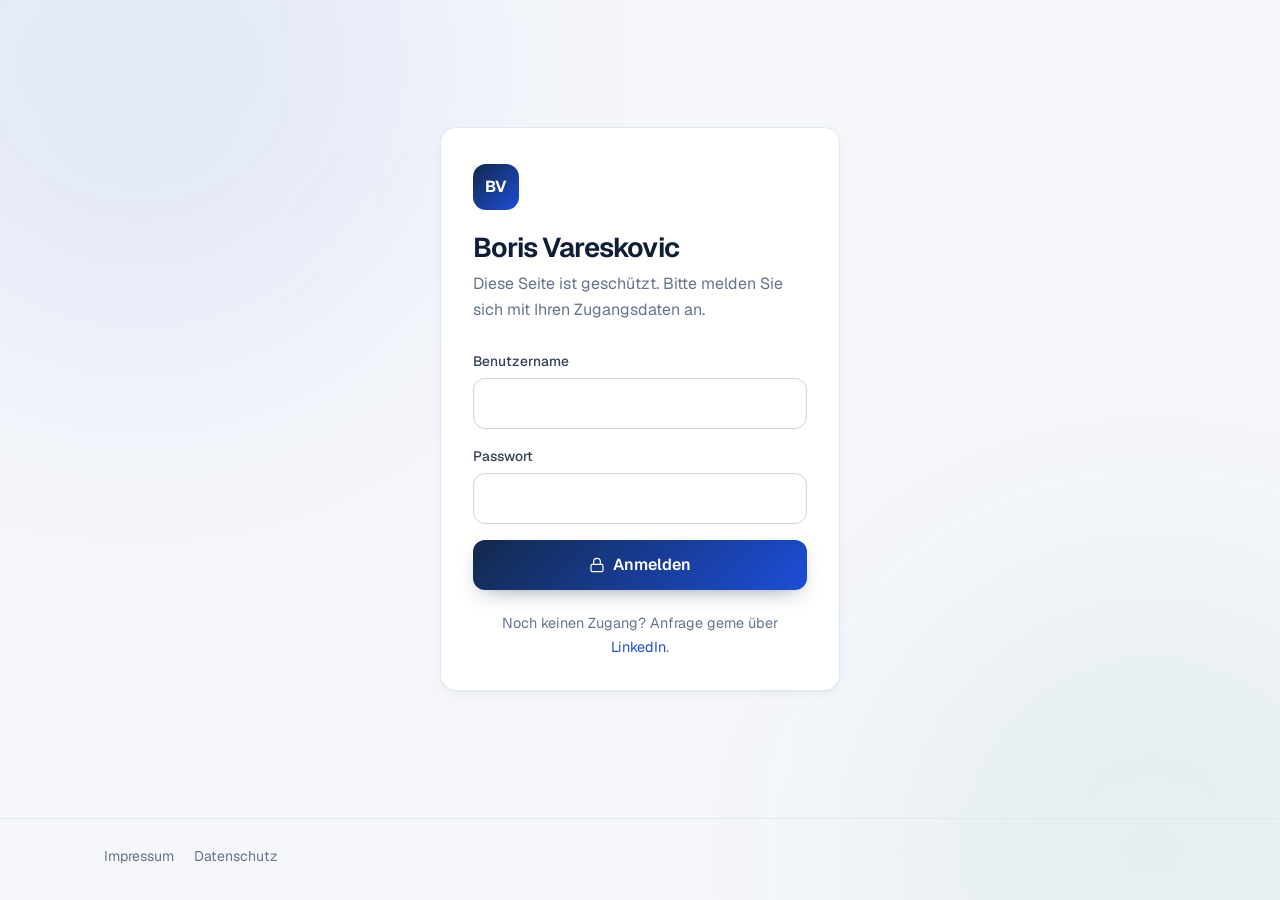
==== commit 905b672d: "Publish light business colour scheme Co-Authored-By: Claude Opus 5.5 <noreply@anthropic.com> Claude-" ====
--- a/index.html
+++ b/index.html
@@ -7,7 +7,7 @@
 <title>Boris Vareskovic — Anmeldung</title>
 <script>try{if(sessionStorage.getItem('bv-access'))document.documentElement.classList.add('gate-auto');}catch(e){}</script>
 
-<link rel="icon" type="image/svg+xml" href="data:image/svg+xml,<svg xmlns='http://www.w3.org/2000/svg' viewBox='0 0 64 64'><defs><linearGradient id='g' x1='0' y1='0' x2='1' y2='1'><stop offset='0' stop-color='%233b82f6'/><stop offset='1' stop-color='%2314b8a6'/></linearGradient></defs><rect width='64' height='64' rx='14' fill='url(%23g)'/><text x='50%25' y='56%25' dominant-baseline='middle' text-anchor='middle' font-family='Arial,sans-serif' font-weight='700' font-size='26' fill='white'>BV</text></svg>">
+<link rel="icon" type="image/svg+xml" href="data:image/svg+xml,<svg xmlns='http://www.w3.org/2000/svg' viewBox='0 0 64 64'><defs><linearGradient id='g' x1='0' y1='0' x2='1' y2='1'><stop offset='0' stop-color='%2313294b'/><stop offset='1' stop-color='%231d4ed8'/></linearGradient></defs><rect width='64' height='64' rx='14' fill='url(%23g)'/><text x='50%25' y='56%25' dominant-baseline='middle' text-anchor='middle' font-family='Arial,sans-serif' font-weight='700' font-size='26' fill='white'>BV</text></svg>">
 
 <link rel="stylesheet" href="CSS/fonts.css">
 <link rel="stylesheet" href="CSS/style.css">
@@ -49,7 +49,7 @@
   </div>
 </footer>
 
-<script id="bv-payload" type="application/octet-stream">FJ1JhBP9waspc7QisMWlRIJSpw4C9Ii/3U1FBUMTcEb/NVYf15OuOS8euIPyvZjjOSRS2iN4wfBntsWUuLMdQUug2YwsX9nSmaeBBpSFTJYuYI7d3O2bdDduZEPUsZFFsRbb3qupAdldh81qCx8LKkCGZeq6mmK2LDzO3SqhU0kIFw2eldLTPRmjfSnly0SQCNKpE7MeLzESd+sQsp+dXU22Igrph9HgVtHxqF4M/gIZytKnW/[base64]/UqW6iurwaGxjoJk+Ux4VoruV5w7yQjow7KqV78Ag0BoF/hMNqeKErHTTqILqRYu9fXIz4TjGHWt4zTGCyqC+NVWm/iRG9KmhmCBLzXpN6xAtcSrhX0MyeI1UG0xaJd33CrrlNnqcPhhKali7A8SYu/qZYKc3uFhlt5kSZDpOlRSIqJ8x8IDtfOgnuAANkY5PE3DURc/UKyOKYs+nQf7sbeC2ViIQeTJ9DHBU/gxr0ruQHub/FTaOhRPJFt2dcxT5UtjFCR0E4BYFLus46WvBS9ef2sIlS1X/Zs8+UV7g07WugYzpjZ1gZMh1rlY+F+edzOdTz8cCjBTjN7qXlJLj0fN7SDCx5ooFefim9v4x7ZFyJnON0k3wbWGZGIDF7AXh7vmdgvj1Ev4uIP5f7Xuw5IbkvBcZ1Zyjy3l+zlmdnIBs8k22PfaQCSZh8cpb7XaLzCJptK7GhaMkU2oYSD7Cq2xgYxDK363byFiIkN/D1p+4iFGlnhAhhXcap8dbsov/btCfv6bXQ29C2SFTPpkKoNtQ2okg+uUoXyMq0JnIk62+iRSxesZzxwglZQIAxhzLj+UAi1W7JM3u24wjfvz63PaZoDHZaU0MPGEWG9O5Yxg4v4jydobkRp86eE2IhC+1BWgOBu75FRReki5LQ8wl3Q/cTfAati3hHkdAW8+Z7nwpX9iwhxJSfRjdUjZ3jDnBpMJgm15Ft2HzzSe0j7eREySLiPNhptr0ku1+r6UZfBAnvTnUdJAMoOV0qXLNf7B7WrcE7gBe7AX7wZgt21lfQR/KTl12TVC3gJCS+U7jlxfaZq/lZwIw7aSEqJ0Bkr5v2Dg5MoDWbusEgHH/A2vs//OfeC8+DkhWCMwo9JaQ8BNm+RmwG6jHP29qZ2loMxs+v3I3vQ4mhsrPE3aItSIlDKjAvz9SRJcBCTtjfujjtbD0NTe8nbV+r9Kw9bEPEYNd6RuN2T8Gu0jMUX+sJ/fZxhNyd66VyGkJ1fefrtwAIPLkHnK/NOOWcWXkb+ExyWkQXJK7/j3Jdau6cNjCVgNaOG9+wpmFgt7W6fD9UF0GgME4G3LM4+Gcx+AJB/4hP9mSg528hzSb5pglKeqKpxOOs3a5D4Sme0O5I+U80M52GckKhQ45i3hlCnEuk2170lA7wwak0QsVtkG9pP3zpy7Fen8Osw0DzXgwZmXfKlILUnMMbFmgL31TlB7pnN+qEPp04vr5LIkGCBXWw1GnidqWI1IuCBL8hORfp2hcmHjOKEVWIjhQheF8tKb10DLz/Spro0XNPLeneF20kuEUGW7VN/r/QTy+PU0ha1U6qpOLocZOVD6rq/JdObCXDHfc7unFIMTgCIt7e6FnzCxCxiuiTjNYZqtVVsHvF+QRpeNsr69YiSPjTppkGwgb8dJ8jrX1m47VGqsGwJzgX5Wvk/1gAC/XOwZ3Dm1TprIBgzQw8ExaCejRQ+0yXDlDZOPPPLvZMOFBL7O5KOTvSgy/G924v3U0H5RBZ+YPaZstQ0M5L1ouNKksCNuzpRU7v3ycDc2NerZny4Wdn+b2yZY5FB/HiCGjgqCMcfwt8OoUC12aRjoKug0e8Hn9IUxR8KwlODOJ8u+4jw6RTQ7MQzuNrzHV0iyt4ubW5HU8E5uXW/ys311OAR3sr/M+iC3BByKx1OmTrOj6y/HTDji+d9PyYx2bgwYCredZ0CXJccqGDcJSZa5HmTZDXGORC5ukIPSkh9jkZqUKJHEOiA6ISPrXhJ4AS65BkwNV3lsqAxcsVuouqcx3BdcjyBARQHzEQajil1un/805d12KPdfLF6FhL1Om0nIMo0c87bG50S4l0OJVi9Bt0HaVm4juHY5WH4pvBgKt37YxQx8Gm5xoKplR1OgqIag+HuGN0sMTUVuzIe5K7rj/[base64]/tNSQvBnzU2bozgdXYHq+5niZktGk67yGzZp0C4gSdz8PaSadgEevQZSxea6ZIp2r7CdODWTTNjWJG+Yn2GXM+dHIdNNqeSSlkihtex7/kcaIIKq2J99XskFYgKudEgefOJ+vy4CfOFH086Vc+n94zHseym3E0fAdLDG9o0FGhXU5b9dN0ZirGl83CEiCuwKt8RKMs5COv/jzOqtmAubXLvBNy2RIqv6EGRPCCLMZzFGYi7g6eEwceyVHj+8KTKotbizF1axVxAgzuR3uS1qwWh9M1+calheU4MLP/cwhiGSi552H6fOOJgABwSYiz2jXUFnK0CM2TRp35Eip5G8+CmUbRv/YrHU+T4qcqJ4dZUMugS6zBdr6hi2P4Hc5TlewE63NSPUaMDOTVz4Rn5m3ilR9fQFDMano7Th7BxQFJ7Z7XxBSBsnWPTncKtmFC1bWPXXgX9ciO/d9mawfNwt6L0Jfhbn0I68PseIU011X1+VgOLMiP5vhGBvoqVE/NqYqmbRsL96N9tUTJK6cIme2Qapo0iiGC6Z7qjcLeqQhtFDw0kzdG4CdJjKxzBY5XvWdItu2NtGv0/FgrPMPPDmaG5L5URre8JnEDHhyOnc/4H3TofJl8NASB+5aKG9Bsb+getID0qR0PfmgYQun/P7HHWaIbSoQPZtQL2540vfW5AbZs2P2hmMHb0Baes11lshnmWyNj4pvo3b+ohV19HFjvYBoZwVGayTdeJdixMM44wL4ifxe2LCbDE2+oeY8851Q4kOOHMZrIilsl0ppTRszhHn0joJc36Steh0/7N5KIvuw+1rMpGEy1vzqb7hTX2i9rRpnfwu3Hopx2laahtTFCxLqdKJomOlzXz/y8wSURYRKKXCDeSfmK0BM9WKxR6nZdI/BdIsZbpNFqu/xUYU3xz3jmEQsRLOjcDllURXin8MNd0ZqCdBjWsQgzToWLiX6IaU1FWx4EM/OTYUrRHFdbnHNHxvO+DIePkqrsU96io9PybWdLTiZdCHOiAzavmmAzGyVspv0b/Ex+S81KIkMTt8cbo6ccLArWEJhmxomxPMNqwq5MLV+wm23bs2cUMphmwPj6WCrEUniAuM0L/nScr8M6jcEVONA4WXDqRxy9Oe/MNBil6p9FcxnGm5xpk7/TwfLsyLb7x0WHJfadm1pXsDu6lA2HLhbixJu3YHTWJXax9BIIZrF+IVyGwYKhi6S0zFJagz/[base64]/urBcnJiRRxAJDcB9lbT4/XggGnrHSywoJlLFRWY5cE2bJx+3t0oT+S47pRaKxIR/nukswKSaorBs6gdE+NEDKkCsYfyYtk4biIVrTkxD7phrZBRe44oWHM54wl9ZeZD9jfom8RuLgZleZhqg1EHU5K9IrYcrUpuODgRI5mjI/kZVoqj1ZoMybG6cu9JJ4PcK2pe6FuwpX7gpHRftCRN2U+OP/ddotDavXS8AStsRbWBOyeKT9I50L391EG6TwHCEUIzvonRdrALc65fwWVqAhvgB+Ntn8BJ8paCObWGRCG7ziMbUf63YDzzKBxUsV8EDMRh7zcvtWMaZWQ2n9adOtTyBRW2Cih/W99d4MClNNECVpne1vHqUtkNYZxp/Llp+EacxpswQWKKFa6fFNG2WJFLYedj1HF3NqsKBuUohDA2G5Ws72EGxT4m5kGkAZRzTQdHgD2y1Bp9REX6ASwbeW8H3Sjx3TB/+bckqmacH8pagqKQQK3nZVqllrmJ6/cZzGQi6xCzTcYL7OTeY1iDmiQCAG44QlBWeQ0fcEAi+ZrTG75lLXOHxm4AS8mlXjGbrgCdIJcD79U0zpT1/0R/uPNbkajFErH85OR0meRfPnttlbEbJ4gl/UkXAm8FX70wzOs3KMDObv6wjKHxL0ESx/PWOiV1pPd6zdh7Ht/UhyAhyUsJZNAsIXDkxYVDCs9uBLfKD5Hf95I7yHcsSSuSkcS6XwtxUtbP+hkY2zln7qOn5LYwLqlfmMlzUdEAkC3OxXB0oU31FUL0E3NuTI9UcvrkHUW57/7G1Lp9jt0CIomDCRQj4kyUaq0Vj2Zwzh8QojHDw1RnjV57mRC0y1PIW+nPLGASENFDS8My31yxPwRRnwof1nWx3/xJd4KZcRWFAM5G1FE8U5gomkXRYgh0/LS3YCvJR5ZlxVAiVgECBQBSLPi5b1Q3zmxTHc2Bumk3XLyyE2UK55Nv4DvRHcSZ76CRz8STpoHEVdSw7dwCl/XffF2m6lQRFKkPxfFlSSNR71MbKDd4ZB9UMfdkXh56xmqI9laQQx45LzuDq/[base64]/OOCedVqvWGcdhXFCrdkJNB2vnAAhF+6j14uu6Tw8EJK8e22NJxWvVBfjmqPUJK4fOiE9Wxi+OAtzknNdrI90r1P8caYzySgG642y4faou+WnFvTaTLpwPsN1iJb2OZVTB/GPdjczb/3Ji5rrwgsVxlulqWQOzkKsI0YGgqgsBTsYKBloEwduEPr8rx6gmUjEZ+O8JwUyXSkvyk8tszjtmOesTN3m2bbnVZCpIAbR9lfl4BNBEIHBfw/PGWW5sR+F0IlChF1PkKAooA1bGPUJbARQigHIu4SCqPdReayAXZ/YgPB3W0pjv2pmwBLV9olQY7phgRP/3zgIvkOuujlprpKgqC0iJsMjN3nAmY6f6oXkwL7Rekr5twfSrJ+eUHxXs0e+Py54IQWcd6vFEJ0tyacxiOO82q2dsLI49u4ksY3UACRCkl4YAYGAhCZweVQ1ug9kglS7HD7OADWC5PLsl/MfLhZxhqv7QLljB1+Oc98aH27nA/7vbf1Flu51cdC/ILbJIQxxtABccsgIBG0FGR3bHJ3LVlMp1Fw40Ot6qKshrmEd6A+A6AITqDd2WjjsqSay1aYz3TjDZ7rJh8nx+e3c9mBZUx+E2/zwZuCbiAk/waYAronl8qjuureL133J2WenasmoKaYP6CXSU7sW9XPfcDv3AsNFhZ5tVtAHjTWD4OUDhHjeO/Ax/ObXmN/wi1wNaFNjUWv5V6Lg79RQwymbdneG8cYz14RYTYGYdJQOdO1OZffV2kqZ+6jFiS3FAfs7hJDQF6Zo6yQlze/XqyagvtuXr0PsJ/ODesBmkT3Q8ZODPBHqndmBUBH7GcRj8PkV4OblEo5qCy1lxXkPBb9PWh+RuiaRzh301ceCbrrEx+ICXQS4cNXbtZfXgQ6gTW34gr6u1DCXbliSg0s00hgbAV1oT0dENsavgHGFPhekeG1SuHJ73LBhG7JGgzjx1/AH2WBiNxlg5lCcTHCg+Yjan0GVcl5bQx0YoOUWc83eX4EKwgdQz3B/VW6V6pkshoQJ4ki+yU8L/A7/[base64]/1d6U/[base64]/PZ24pAOCPPZvAVj5igme5azxNaRK2dfdQ3D611F53tQG5Y4+c1voDVzjKfBVZ1stvyfe/rf3E63/PNK2C5sSvBpTsgUqmy44WU3XDoJByxNDyEyBBGRxs1E1wyrtmB8QPpjf3rnJKThhSSoGw7w52P5bUkKajPPJqzch9B9hzTHb/YRm6zxiI2zCR3kjyv50WhI2ki3DaMx80W3obXBl9ibwKYtZ/Z8MQoDrxnmxEVJdHjWdyB5Q7zNtPc4uyM0y++u2VQUjGN0tmGQMJgXu8dtQF0CzJTiJEsga9JwVlcpriiKsLJZrkNg1I/jxqLMew5vDzW+euVF92dRAZ+rOdKwfkVqGNq+ZVmK+Bml8OoTFKWUmV1MiWYeZViU8oNZgiHkQPBDwLwquHlG5oUCaKA3zWZrxfTj/2tnRCbQgiQXjWyFZCZ+XpDulVGiwoQhlf/Lb4vA9IDul3gZPTuUR1jaRYtu0CclQ2ese46Fg/3sgSv3Y5TEy5U8NDgFk45JmGKa6NUKoxX2b9FjrrwJ3x/PJhhF7iC6zPQevpYAxqm+HWb+Ca5u0l473YaJricr50+rfbyeV4modFC99ycqx7KP75o0LIjKk9CWyNArLWWTCnOxYvZgcRUorJYz0DhPKdA8o87s5VFj24UxWjjLz/guZ4GnieF+DLHYJ97VsBZPJ2cs7AWpwjI0bBUKnfthI8mIf/A09LGtZuhmYVUH3y19zzmZuvPXwo3ViniXKaiZ3ajTeAgmc1T33M/rsWzxy5H3zaZgk4hT0qNiVTfOt4jMPQL3cdDFvBd7jEqpwUkBUvwNASYcY8AtFnvmJr7JfeW1tAjcJ1unoQLWxZxO92MOxZCuoHguP0UAeriRAg4ZAnVYVvyLETThhUjnwXs6MjB7vNEo57QOYABwN49UFuD+pLGIbHTuc/zcHe0zadPrw1Ns0+roDukdBG4ufEVZ2CkZ1WbXx4vr6hnq1xdyQBC2n//ZskSS0xIq0tz+L0mPzyuOZMfNSYgm7M9X9RRaIlTdNQOc/ViRl74dlonNN6SkvA+c1WOY6GxDMdii19iO2n3NP9f7D/nscxmIByRfQb+4Bpa47tJ1drTjvOR/8/xW0IeKuOAR04qLFjLHKF5PRpA9Ho7HqghtpEtHPPEWT8l92JqkPGmKaQGLXd/tANi2lr8FEP4ZA3sDvJmcQkA9UNuAm5jc6+yp2r8dqeE1974h9K7HBO5FvHYHNAyBv6DZDrktZD+O2fGmdwzwD+xvA9frwHmSVFpQfNWPTKeiwFekYgFzTZHfe/38q2R1+2Ji8yviRPTijACgackc3VCb/[base64]/u9GGkKxDkxqh56W1rFsKoXb/[base64]/mtnZdTg1X5uitpSAJFSv+5wwxXT1r9y/pg15CeSg1rrERbBuSysjvpCE5zUlB9QN1aD/eZ5QSHPEsjBnKN1lG+ANz/nmXvaJTaYsvLrDwL+jUfAtY8tW/nbkkUkel/[base64]/jKfc7z2d5r+JdL0yKtccrmiGARXFtrqo1PFLO7UvraqTacxTQ0pYMSz6oyliPJ09F5FSYmOrRzVEfj+7fdN1+gIq1DL7iEOTh1Bf/juObc2T/m+82FFGOTw4bRvgFXMHlKoNcp07EvTmh+pAu2Ij9Fi6pPSzIuprHXmqTseN01ukRcyFaDooHqtr5IlvBsq1IXgvZm9EyveEjHVF8Y2hS7SxpQAOqz8NCBZ4fjFhDw/nWqbEPHYIwsyUm1H17Ms+tQtPGI/A1daLdY6A67ViSb8/3XxDDiGLpMRZrKijEc/NTNQqNEiPdncTh+OV8/ihySNB3VEaw99mMug+YdYOFO+7iBaetcj1VNqTCGzsTduvwEzNpq4RCMdSN42YVf4/dGE9y8WilnQ+cS1M+RBLd6vowsrA/yQgkwk7LEBtD8wt4tc3V47ljST5sW6SW8GWoGW6wIeHBR4rolA5kWRANubvhx2Kh8DIohS5hjQFv0pccVWeAkZEbAIKzgJddtfbqqHUr9fTGfgzq0oL/S235aVL88NvhLRTcsqM/4cPUQUim3gzzEXHXChe8UQepGx9VU9qTcyX07mX7Df+wPswGHIGC4jKqVFdaIWcgd5C2dDgGr6HKLYVGyAmS6AjgY6OiydE90u2Sp9s3qs19aBL4hYiUpHqY56sQfNPHv9czdeynElE9LK2ulxlymUx4gdZGJd+z2Urfo6vbKCcKPZDG3MeHF2zAoj/[base64]/dezgkrFB9dzeXvXTleco1BNNxFO7UNoEsHTugNOwAO+TWAxPaqxSQOZksjLxtSKOB66+Esau0a9XLsa950jqKl9rE92X23Zz35u4K/[base64]/4T0jqww3UDsXnM4h9VL8MhHY+LqdLgLpcAdFMvmtWLu9ttNg3+Ag7Jms3bU0B7ZIABzKaRBm48Z0zaX9duzXWfYkAPE0Sl4QWuKGgq8rNqt0rwCLdXFKn0MKoVy+YcibyHWB2E0byoiEnf7nF+kIpM0BaRjGS2yJx9vCT+peAAbpvQM1MvOZZL44RUfnXlaCVIlR/rvXGaTqzfQeER5D2F0HCdDKJjuzSB4+mWDdHufbIqK2Xu5iXJUw2suy4vGpFeaQj+3PG8mvWBFrcs9MRdttCbuYSD17Vx/EFwXoehQkbK0GAvPfYjQeAWPEf4TxKz18S5tQ82F1qvEznUqdw8G8Clt9XgbhbcjsMxbSlkEKm2tKZ2Bq1ETC0ra6cIjLzjkSWKwos8AE4cRHZ5ManxdeenAu8uC+Dn18OPqLqV979KFZCqOkVj028Tie2sG2/NOFhnw9TzR7HyNrng/93wQWMaoj6W47Hwu0QAEO0NFhsAZKbzvYL2+W2tuyJNAeeKoAdL4hfA6UpK2dWDov0dWTHM1dOGSpkZHVoFXu28yeJYDTlfExB/Q1ZAwXIfKVEwk+K0mHJO+oGJycBAHDpGEJMgCUpfdvgfBSik1GNVmDDHb82E91u/zvvmnM4TWDd8v+aOAyWh3y/SQEbT8SfRZG3qA/sz/4jfzvAUVlVjg+U2OCnXYAQ0OVpC9Uv456Qx161+JuDplsuswdpA5KzXltm32TN68OiGRGOJJ4hIj6WuhhR+5WYua1eVAqszzq6/r7+KOjYCoSp/W+6U2i/9viSFv2WXUpKDkXL9aM+wpXTvydrXigSfZ5zdYvc/iyqav7qDzhlvqEecxRQ1bDM50/TjCAW+94vSRXLhaxceT4T2v7Ry/2VqsaKcRjeiB3HVXfxMYUuv7xmNyHY5CBqmamI26DCVbLboQTiUE6juYN2EUflRUpwevGg7oVCT4FtZ8PCgSQ9Gzn4qNJcfCe5uhNzWb3/[base64]/27Mdy9j87C/RdlHkRpSFVIssI7Z89LBCt54d2slO5fBASGN44sRq8qMqMbifmAsfrAgJcSaOQU4xo7RC0LkNkPPvu6EwPlhkvY0RaEqsEhTa4kr/[base64]/8RIwPJcuj0CXAzxnkxr2gGY+Tcpua80pKNNKD0+8DL3CCetsnzp/HjcRT8SexCUnIfhRXJTRHT+RX+vGP30v4Xae5wtGYAnilpaJuDv9paYf7u/5CDalkt5wrvuXqjXK3K9EClZjy8vHZk8vqZJuwHMzBLtiqBfvzKzAQEmWxhiJCNMney98DBTLAfSFM3xq6fl/kkAFsqYFOOcJOGbUQ0sFDrWfthNzupvhSgKiUgmgP0WLAaBtf/SLtyP4xzLbDDp7uFPoStXbM0ei2crplohZgAmpjAvROIihmb4QpYUvV2/i0P05A7npW06gLK6Gp26B3tdgMAm46U51Lz+64Vzc/YEDle0Qm3aIGG5xxKZwddWJEGc4lieN6DkM5cDSnuJxBTLalCSN2Gr3Fbm2IkJBf9a5dd8Yrt9ZO1ZdlLwqlWQf2sy/M9SqKkQAjVML5jqvjn4DZUYBuzFHuzjk6dOTZ7ySykEp5NlNcIqelcf+XpIkueZ2sNUSTTleXZ3spKPb/dksfvVXrSh16Mg8DFQTzJ/EaQNvLw3DuoKyqCWW1iBWwFC7cWjqNtdQEar6EIHra+JN0rr5j5NbH/Bm5W8UHf7RK96gUdmilJz9oI0E0e9lYtJ1syzKA4YlXZKu9lycXXMC+KQjdxIQ9YZSiFspvePcFQ8Mrsil+aXP2fQDwlYuEhYotO55C2KNQPIrUxEouOSeQXztyO5theZuNsO2CPsvDHBpI4bxlHi0mVGFyimQ9MTV75n7rFysqlw2BSielCJrLBXMdKyAk/CMjw3JsxSMzGN7wgk2MIhpQ/Wf1loXtrljWxNsIQGBBH5U87sOkUzdAwXiUSA4MEpHBF1SjmO0bHiJrEzNaz8NlMRtpRKnqp/3JhmUrmQk85Ay/kL/ZEwnWP9EJnZPZ5aLiPjBVpdXtXVpB/aLwrHgDT59Q7mjRl1RxKv5QL+3c8DzoiVjoKek4GTDPfwiF0bcgHT1lDDAjorAU5VNTJYUwlxCiDOYPjKEDYvioWRvSHrSTCI17fli1fgsgdzf+p491YSQwUECAEFcFpOlqud8IycUHOpWdZDxS7nv9er3AoPNbbZyU2X7hFtJsctQvqL/FSQK7f8BJea7gw4nWOsg4N3Io7hcYICPQ48ik8xhSO+bA2u7qz2PjzQv1beP6SJ83K4Enn/GlvAX855Aa3GHuWh/VPQuHtPrbfIg8xaJvv4CFHldUH+OiI3hYs6hnPzEI4kbWv5k7PT6F70ulf733qK0tI0lLkgGoI1eMURVfCpg62n4hiEieiqf0rj3YmaHDmehSIy15X+X4KCYzxL1mCLWhqqIy8nup7AMuX+iII+0Uotv2tvZgbjZ9tPZueBNN2/[base64]/sUMIalouaHJ5zDqxebztYQmvxFZJLFm+Rb3y2/9gsDIgm/te6zhETbc7jfckTGGYnWW0IrZ9f1lXELIAd8lyzXvoGW6Dn9oaVcclb15fdrI6Ef2odzUt6oyahNykvWGGRCoe+J7PaO+YrXtvZ5rd0/Osek02OcSs9SG02aFQLNt+V35MuFqkbyC5mXY0+wzVAPdPTZjBdW03Qe6DW2iSR6IWjOME1p07LH8D9hUzjEP9+ocioToYqtGB4HUMn6YeAdospuXrEpFr1m/2RdauHBibG6aDVwcWXWsA4jC/cQIpxT0cG8fqDb6iEvchRwRnVhKkyczIx8XjhwWXC2DBp/[base64]/1bGXteOw53nN0OtDGIdcl/aR9FKhYiW0fU2iFqsKIX/HISyEaTataBVS9uy2ANV3ZR3k4/eFgnfPBFLIfMODqO1Mh1S/7k0LND5Ec2tT518+uVKS663oRYBSKlpTVHvAe5983aQa/l4HXnQJOoTl8NPpovhsnUu2GB3TfosbfdIL5nKfUm3qANFlYihsRq84ZySHKDtaKJzbjY3AZ9Xljf4KcGZPfDhu2JekUVs5VNDtNtDpAFKQMsSFakRxnlCX6JucpzY7LQR8oz/++GwbpASpFVAU38s5rqJBN+J0Cc9RJw0qK5mWCyMHg8sEbQwL+2e/LAsT1B9jQ+8IbcdyU1wUS89FEzWPe9oy8R7jLvvLb2ocH4+JVuJAgTCJfyti1ljI3W0hQulcL8U6jZkxcNHS8zM15ljfMJnoAqCw2hpfKRGFsYedpdzwlDGHzJmfcrMqk4WErf1jzicHbfhfG2vJrsmBwrjTJ6d4/XVfGv+uM+G56K6x1BRBP65eVXDb/UFFJQMmENwJpDXeXrDi67nYfnYxJEOMOO57sx2FwFgSt4JBV9rFHUX1VEs0LWJNC3iHd00Chll8kXtx7+bwP8CAJCRJupvQsEVXvjF+WNwmPGx0J0xikuEQTpD60wNurYYVJ3vVQ1wsGPficdg7AlVskKqPONtmge1xHcqlKVkMG09s6ZYXfc/1AV1XvQy9HDLrjr3xdRhrHM972k1DOYnmmMHXwfKkKfB5B8tD0ccsqMez9XKUgan94fgl7u16+tygyXijqCF0RnCv7kn3R+oOCL8uy+GqPoDdR/pW5WPsUZLhsXFQsOwNcn8qqYBeJ1SZapFJjvo1JCfz4tSbqVedUReQ2Aa+Ezy3TpuEkOZ7H8nGqJWYr2eyKob7a3U3QHr8Sv7qV3K1PjQ1wDLP7WxBnVx6023NykjOiP6f2abyWKXeyRZ/UlVl2fYz8449F83vvn62z8hBYdvtTuzd/CO+bmre0i8Mn+jFdYrjvsqWyYi8Y6xrD7mIAMmtxW/PfK3eQtrBLldupIieXn7bb3royb08svF10c1L1lTjaJ+cjw9WhWkjyOiVpXYj+tiahFAK72WRl8B25PFvvrEvw9qd4I/AsBF+ivmtvwphRac5YlEz0nWt/cfRPT0/vI0n0COmkiIBbwI/OKw0KcJk8AL+5CMVvxXkrYzUNt47echW2eqVkRzbkCVmcy6iDqN4iRsqN/z20PniXCNbFl4DinZANxpfy3NeTpD+hztgT16Ae6mnFW8ysCCnTcJRgXjZxW3jNRVk4ZaMzkKUSEBACvUfFc3ldJKkVrU4Ctp1U1O3bEX6+HSBNHChnthfszXg7BsI6z3ttgHWF3oGrCK+Vl/mrlSkWVM2EPLpR1XW3J/zdHQ4yn8b2pa6Kg9Bty3lvYCiOLQBjvUjYShvU+nUhE4UM9aiP69rphOC4k+YUdBJnF2ipP67ZR3UPiKriLHEWzK/mJn1Vdtt40i0uHSUmMaoWclbINBpT52L0SSCK1R4ZhLY7ajQMRdeejfN98xcixIPwZXn/DC7m+kAT8SqxtP/[base64]/ZmKVqSv2Hxz5NmFA831JDIARE+paIsgIxb8eT6RLYkHKxErhBZ9kRTsMJaJJSvc4fjFyAyjrnRgO029Np1iWaXBOA1YEsODSU1wtYBVq+6fGJDrJliidpJyu22W7uG3U5ux5ISLuW8B0Ae00HV76GAtH7nrXLzTNVqofX9SJw4KPUx7F06jmMQdGWyhrwe/eiQukgoemXfj+TwPq2c0CCJ5AvERBvUjsUnL3/fIA5Urm3JwyCEw2xj3jqUy2Be8k68RVKTbEU+nbnXxDaNQH+EHcgiozg8spq7REPxcdYxoQokF5XzNjMVV/mknY5OO952Nvsgkmii4JQ27wFwPRAh0pe1fySfwCyH+xVT8JzBCiLEMBBf9o1rd3dYWIRAjAoeYEDbx9dxdcmiNlE7iVnczto19wYd+rlmARiZLDGbuxKkzNhLI2kC7SBEInlGnnddkCA3FOdz7qaRW/Uw2ZQZ2EvdEzXxOtva1eFA43CYB9ArKemnTTARHIRQVYfl5WXA8dKFglLwMHrMtIKAQZcPvUOAibJkqojEFnCQ0dxoKz5OmSl4B6wBekRBU16zM8htULuFN2J3dsl72tFmrVR7/7OBw2wYeyxL/fUqdBlGKYwrYDQq9QJMQW9aoR3nWUtmJ7gwnu32IGZtB+dOiwWRiSJNxSOYeSyAe863grZ0TKcZPXeIqrLz+0+UYKqywH3mcJx2AeB0S+I0PaDApINuRkt/hEQPsf08f/djNhxKW4r0lyvia2z8HrSZQwoUiESGoKofROmFepab9aFhAbBcbpQgFB8jkz9fQIEuoxH94KmEhb9kkS6xdTBpKOrgm+gI0nreRkPehopsyVwmWPaeBDW0C5aTy+mp3kWA3z2qlxFNuBN256ikHDgmG+jJy5ox/pvJi35toR1TL+gCfAnUKhqg0HsjXQdlWKMmkaYLlEStgx3mWGsv2Oxbi+WtnStuQ9TCnWcNleJIiP+9fkIwUds/cz8numZ6BsxQ2XTk8Nbdg0rAtI6ykIsrErOQyDGlQNz9AMsPhTarnWcJvauTUFkxHka4IeZB7FRKnXuKVxGWHuaVM03PKYA7Yu5oaIetLxWwM5zHQYlvcrxI5X48vzR6HuzPKU/QgYO0JCt9SAtWHGnHKr0sTZ8x35X9PVmfM0GxZV6Ix2IumNMLBvvIgom7vOFSzo4+OHeV3mCmtL+2no0jxHMIjvJi6DkBIDCAkBFOXch6bjoIbox/KDBfQiU+BTSyEShAF7NN3SvzwwCH2+1Mh3AWu/vXmz2fc0JSV/Hn38YDLOo7xL1/oMRYPb18X2ZPI7WYTo8CbpeqMf1KSeFl6wymOJ6agCpKvmV8pOcVbG3NediIbwB5RLcRhXtLxCOtr+waPKwu2QBwn8+BDycAzucx9jCaI60A/bQukfo/[base64]/[base64]/[base64]/zE8w/lfzLUnja+um0a0+2TfSwbTh6UtL6Ovj6vKI17+Pk4cI3hfvC//Eim+M5rTME4w079lg71aMFuBcP9uZOtg4rktB81T/BXd0ncSdGSFy9xLeDtcfpiDtbCG1vgUx1Wd2LfM12hHZDmHm7U+mWGxkcVemApwhL8yuir/kLLx04mHYSlztpbe0/ZmWDbBIVm6ML4cwxmcOTaCBo/tl5Llemlp6pbxptJQJlbdh/RbGdk7RVjYfSx5SWxuRLaoZAz5j+R3jNlE6Admcvbobw18gLMkaIBzsLJGSUTcT4uacpz0BnO/fi5DdfFH1YUnmoMj2jH/RvqBhInh5+sCCeP+FdeOXGjZMJaLMboRhEG/c1TlpWx+cPqW/jHZ1WSSueUcnr+6Oo3RuMBsqBcQ3qWbpXo09MPlXJkonEm2i6DpMAnDBvFaNht7goe5wzbDAP9HEbV1t1SfcpYas5+33QyDrBmvfuEkALdcXssWCXw1Cwn6GoTGf6Z8NpTW5iBkeeRoqr19AUf48LpVcEtPwwYiIOQpb57m+zA/W6g8lkJ/86b9qvVQ3HEhfbFZILQLBjajDvVdppBL6CRs3bbLUqvFFEwN55gpCsa+2Vrb/NO2oD8WKLFt3hlYwi7zN53HtcECfoy+foWf3TO1GvtDk/Z0Wk//L6aDby49rKdgG98+Fto3CwDYGZVYyhJBMlFCe0ehyzK1sNUrW7PmKRZYSFpHgR84xRiP/E9ihpbZxg2kcsiXQfsE4qyFYr6WAxZn1tUdrKyowqFL4DeEj+3ND0MG2IWZP2eCJsyH0r6wAj8Gz3wfKdmTPmv55Ff6MofICELA1QGB+f8a+hm5VBSYuac/HBuqo2zk7SyIpqIOvCW8hLdhQ0genudwiZIjkcbd0O9E1yq/GwYacttEvA+hlyvuxMY7EgFphxUG4pSgOcete5xTZ3mp8/XYLp2ZeSuBYGtDas98mKo7weRNE5JBErSOa9iEbVhQhka90TRe2dFSXe7FbIcai2xdrU74ck3Gpt/88zmR2qaA/1fQgToiQU3gzzDQEhSFAaKajEvcZzO2lOh/Em5ohZhfzHpJyjthn9sclW8E0wye2/aEoGWUWsvbo4TjY+NV+bN/[base64]/qF8DQ1tTPtfUamna8+PoFweVeZjHPTqdsFTf/3CZfdDx7xmWYG53wdEtCq9hvzCaiTqa2e0cLaXcoT/V5uGv2td1gRquTz1CA6bJGI4wSxXsdo/fBb8ZjXRVo9ZJXVDQqznynrUlB8YFcEnpeS7BkUYs+uOo9WGzoqgm3H1KvSgDLAXUw93ALjCtMKXiNB1s2P2OELYZ8uCT2GYlDDpdErmvXqURKb0F/[base64]/v1PmKIDRyaEj02dutfDkLu+U5HGtOSaLD8kWIYrgZZ5Jdq6SvQyWdNvBoTJPb40PZS7aNa1Ab2FBld2IMIYH82IwKLxkc1YMuws59gouoO/hLlTMZZzR/wVsjzdh1E2kWi/jWPVarO18bFT3hA+ysIVp1VJ5d1cv9/6jttmsRFdwypiH7GhOTKtHPMkt8qNhKDDiAknsCnFiCTREvEhivtfjZM1uP6PVUQ2Y1px0drRJokT7BItOdL8uOIc0K7ffX2KcQ4/GPS+tjl9JAp4vTCgF5EquQgE1ggkiy+th3C1/rXGSXaFcjbGYMbL9c8fPtBxRlSIuv3bTsn8gvfwPmn95uiJuV8EXWSy/uAp5H7h1xLYA2blk6yBx2YyGfY+gsXTVAb+t5CtdbJr9f5VBsJ74CkMuEvRDDqn3BQb/6J7cdnzN2/8Ocyu7CwdB2UehdT+cyxlRSh4wBXckyEblue/YJ/8WDN/cgIpjF/ZFx8RnO15osTy0aC54oq8haHMeFAPMnOMAgk66UC9MyJCJKRyGXoeu8mJrmuBuRVmA6F8HN2BTI3tI8HD4tC0ZN+Jg7saCTuGUiPUCc0Hmdn7crEdFNpxEOr/XcI4mjylpUkKpMmgcVj3oNqCS9wE6pc+Sf3xkN298o9g2Kt4VNhY4vOBg/[base64]/Fa2FcCZMxSuefoet+dJP3veeh/QaSOT0fBuYMSfvmvRuD/ZQEy6+csCKw3qwPRzXzkb1+Ax0c8qJi1FoREVyj3a5fWQ1pGmtnq8ww/E8DMd+dpckSiScNFTkgR8MSv7n3hedsbj+PwtaPW0+7H131QulBzUqQuKy1J8V7UqPwb1GGV98ShpBC4ot4UuLcObrIoJnFBGnQNznGdOJrgJ4VWMTQIhLC39YqxTV0eVXb8zKytHk/iDXeO65wJhUmFpAx0cJFDBKtfmmXP5ySxxroRYTcrt+X8DJN/4V/EOddtiq9nXYuRTuTiwZOOqm+dwyFlW3vxnG1XK82V+57q5IumFRZ9nu1AuhfTBmh83pdyHl4gJb+pOxbhMKIQOo708muZEPrSRJ9G/9HS8WD6NrBvCtcVCtTIQZFTWssSX2GNb6CmJPPDhadCxX/7fJUpbyi+VZnoqVZaC6J4U8F0ZiSA4JEndrqTPOunClF4un1m3keRFrHDNmDm3q+y3JC0OIqZNungnzBquzXrHNoy3GOsWf2kgT5+qUKWZSmRVd5ZP+o666+RpqNAbAWDoQeuIN5mYolIhvRS+WODUvFG2x+o23N3hfJsEU5Iv+KJsfFz32jXiMWn7Me/os8TdDtQmhlo2YO4+r/xQjPD77sN3y5165K1++9ZEqNrQrP9cpvrIx0JPRjBFxPkAolRxvml9WdndRmrJXR4UenepTKBqMK359PlOtFgkB0BvRgaZO6dq/jcTxnbFweg9K08+sp1Z62EEcm4o/k2RUqGX4ng5NllbcU9QnchVc1TEvspy7wuxOTQMeGiFAIGBMUvykje3VxfaWK/8D7Gque9QeQUiT097LH/4sebhE6dYCpPTYqMuS1PzEyEfGV1VP7USNrOSfkB+3uCjF2+7SJdQ0Eqx3qU41Ll4NVu4gL9GU2lMEhH6YXNzUbkJtDrynb9+N6+lZsCCaRCY1NwPJnsX35j/GiRhi3eLMUsnpMqWLESBE2rVt2E24QZ0y7gl9soI8Kl8kSyMZr7krUpGbBOTrZRFjuBOBp7y46KSfFJUrrO9PIt3rvewjpyhZ7W/Hew0eku6mXFEFbfFfrM9YFaQQj8K0HbiApivqDg1RAcNjNcyl6NCQKB9lGUcvm559g5iaYIfMMMilOMin5fo1VRkmu79HOtJgvKUpQM/NQL8X03YYBMKsASpb9axKAwwfLjm6CfHfanxd+PIJoY6l11Zfe3WPIMV2oFFnlprRoSgOL2ZazOYtaE1bRQuRYqf+3VSf581c4tUvVFQLvzwtyMnuNy3I4FL8xUiwdR32Ag5nIaSLZftV/UnBfyOH5ZF7kFrezLgwZZgwgY7QaVd6erQ/DqdATVIMXWWFahtfUTLFFvB9nSgbQxH3maeX/q12E5tUn/B279iI7gpR5oywGawRPeDSmYHvNMJ3nVwfcTlhEGTwHDl+FaGH1/axq+8lHORCsmedrsbZ9mjTPcYk7wOIne94KHRZPsbUNgmt53KKm2KblQwAHbGUQz4DFCZZzEQ4fzYTAI/fr9s7hOaBzLtYoFAXp/bpL5Xt7H3isvX60TR3KdG2VBwRagbBi91GGaNk5P6/RYmhRP5ELNpyqDaIgA/Sksy5xTcwdJ8iN54P0/3CZ9Od748IHkPvlt+jvcDkj1aeKTIU6ik/BDdl80PQZWBd0F+zfJRsTd4KFDuGpAlRTeEhiVgzsG/ZMVcOVbaaDTzBjfaBeQroBVvt0t++1kP4UoMdIRnzxbxBU1M5KMKIh9IhgJ8XGNe5XH4cTs2s9e6Mi8eT5ShoJnYM26XmiN5TBjXyembFfk6PM3QYgNgQ1GPVrE+RkctPvDngob6yxjlTFgDUTxiYPlWnTJ3FIcwTsbUbUWaQwqLw9m4LMyCuuM/eKOCLKm9eF6bLhn8j8acXdk2GOPm3WS6lxVGW4XngXzewokLkqyXMzOVEjUQVGsDJpfO8RgLBCbLYudtwa5yJx0T+9fcoEOrzN3KTEDSsd28051iNTcJkPI2+DyS/G1j2XSnbKhBl15VB18qiz1nUKSTk9p6Mk6RgOutDGrefLJGdwY9tRu2NqiQ5TfH9ZT0C3IyQx+fBPBTqYdFR2KCtK6sRvM/eLxpuBcdTDg3s9dhvUZNdys5Kx8d6lIA/rggMYYly24MBZ/OG0R513jHSUtRZ6yy3mvAo0kEcdZA8nylFa/jgPuX2Y7PpN+N8WqPpgoLjYskEUG98rB5+2TyFn9jWKjGMpv1IU+i8L88O1o9LT+LuCBV8ECqmpOu/pREYo9cttQEew/O7WJTWNWyri5vcWTlw1QpXsCtfXcCAtd+zSJ1ZcgM8/SF7Lh7+chmO0wwYV3EI6M4mi7yMWjN4f6SgUhCnAYkw5JbVrzGSGgq5T34L9oYhgSaSUh/8NEW6ZByi2NUzU+EhIpRm/4/uc8UQACoOgnAJEiILY+j+NhIFtx10U58o7VvTvQYbHgtw3BJGHbw8XJN5Yp9xvvjhjwi/wZFDGTbCrSbPIqmFXjmeRRAwj78TSUn5k5Sf5zp7a8QPs/CAwglmLK5oU8iZ1u4ujsloRHx8oIdD1pCa6ZbM0H4+hqiJAuCxDC6IxVBhEXV2mUtPhfAYaA3xG+bFjJ1djxr2cdqS4ukYS5CpDKy3wxaTef4c9U88vlcihPFBiFr3pCS17jn/WykSSCOnfPGhhq04qAAePei0umdp4RL4pF0kaKbaLL/q4+lyT3uU/sgxpecsUG5JXtvSyUeKJSdWQPff33fBOWzMHzKukEavkyutZSF2cg66q8tZ4HeFDU7+4CGYmiGaGEs9b24DvdvqtDti+v1D1OKQUX/9j/VRsMyUivuHSi1sRbea1G8ecMKL6Je82fyCUf1v90mjiPu7VDMGRwDAsJwxkwFlmNXwMNgQX1zHzBQF2SiUvcQ0GdDvlG+Ik2iVnADzWeU1E9nLXFeZG3hEBbZgW2tqd0iQ2L7rH72WQSSgK0tKPV/+QgddwrPOCvgbeHEYGp5hOVoJMNqHSSBQH1E2ZtDyr4RI+hxKtrUiOxE9p0I0ZVQXl7s9DgjsC+rNbzcH/XiUE2YcDWY4KV+REa7suLOMxqJ7SesMt8j1zUJLMFwF4q8JCBrP8k/Z8VS7VMeEw7zBh1Qkc2nc7tc7l4XbaToRoYv+Y54SmbN0S8MC8NXnGaDGUe8z892C8iYONm4fCP6Jim9BZphCnhbhHKHycx/l0Muk5B6tXtSRExcrIShUabBWicJr7GyQNacWq9rGPYwpap5G/hGjGsT5mbmdjV/pLVwO5VPpnhOHlinadxUmlBULsoh8TB63G7BARf3krw2j6wPXyM/pwRKWFPEOPV8nDb08Lx9BhmRi1T2qbud2153s48bcVDbJ5iM5k/O75E66irO4I7+o4vb21Jgtb9niXj2TZKV6kthJy0UDEPB4xZj1CkxV1zsDt3klZIkfu6yMMxPmxLA889yVdGQbI2PU5L6PtaZ6wbydaQm7kSRr1a/1O205fpz3eI2yzQdfbN+ZHMVTLJFQ14V39RAd6jwCytOQsLAsd7l8teEyRC+UW8JPy96AlVz8PZQEX6xwxvEkW8WbJ0hWG1/R0sPIWreRMmcy7kafJTDVmD/[base64]/TY3piVXUGoxdlGddjF//w8le6PocQTAnAZJhh8M25dw8Wt3i8jT5ObCE4WnzA6h73ATi/+i7d1QhxwuYqLQZXua6uP7l6k+8fRSo766NT2MOschdR0UaAFbLUJkhgCwZU3/PjcXa819w/YXvf+pf2dEuvM6p4VD4y2m6eL40/2SX0Qwm2js4bLTrELZxT5Gv+UaJTXp5Mp6iS4FAsMnH4trPXQDWRFXqX2Q43RpC5qwVNspX/NPj8eRVcUMODVaqBZ/KYGG6UOl9ebNjPjET7uPv7RUkpDfNYVLD/ecQqmsyyowl0NAl1nLtBievHkYoVk80olpAabMtB74eFb+2gsg6/JjZFVo60xyHqq+2qsBnZ/YFdJCLICvQ3OtTLp2jlBvJTawcK0cQVc9cLJXj2cF+TpvZdYD6UeRQFQQkPRoa5EnikxoTnRsYJcCLARWFTQJHz/pF9PHyeARlPeiz17jMpwYFWnT1ZUQQNqzcDnfJcOWkUAiGESYvns5U/iC8N1ZMvG8Jdlcv5k/+5xRtaa5uCJ1FmvKJqNoDk15Ri5MABLkOC+WjIifssHz9NfDlJtEtvbwbQTrdkmRwjdjjBMaMEedqpDjoBikdt1CW8/LYwj8G1pfNHXI3cvXDDUiHicNGFs000AhRXI5u4Yjln6Cp2FFfnL5oC4BzjQPgMx0rjLzZF+/+i8D02ZWe3hDWqgOWZk/SmMe8R3X5p/fkuEXSEmCazI8Opo/jIifc4d0EdG1ZDum+Q4Ie9Br50QAy/JtlNHUkfOKizirfACTkWUj3J3CDj8n388lKUh45Cm5z7z5SCvFse8AyCyzHpL8Dabe4i/WTbbfsNKRrOKtMU3YJCIXnSJNZmGXxMeJq4/C+AMmGQrEWHoImcImq1houOREEpFRYDSzau9GAaIFiw70LCxoCZ34Z39mKZ+MqigF/PToofCGBHZh73cvSS7yq5k/yZbZrxkJzgY9TfLDDXC4XX0UnjajICchZEMt0DEYf90mkwi0jNifzre//k+Jm8sGkcSJyUy7njvmu83r5LvR0eetuYjelmZ7/ve78LhsG8QeNudCfMXz/Nh1C/EdYdFw9mfJAgW4XEHPMCP2MLARRZKxroFRryGpb6jQ+S0e7wx2zVCf34ZiJ59Kz/g7naNJLel0giBteJ21kirZ0UfBRpiKAIIRrtIjRrtd2cS+IlVB1OSf2POqpnrNV30hltaXwQqiS8gc1/j/8gvwHgMqNyZpbhgsTtIg0zwO5I2KNYvSe3DrjWULNj7e5Fq/dwuY2xd7QoxH9yi4Z+haljAcM/3P8/Ex+MqgPaYwnQGkQN9p5mEGh5VdBeDx3MEU5difV5wbqp3lal6C4oYblUA/RuEpsH5PhOg4qK52csJBPNbk1U4vs90WrtY1KntZVrLOFnspxTWFRI37YwyUFkeUiI7p5YavlxmWFlPG8mXgaARnMu8rjGoPZJnrwDk8pdZnsQ7PRfCqBYaJCQsEddz4YzTx0X/[base64]/yunU+g7zDF6K223vB6YBtiJDKzDC1nqnevY9gDn9VF9CSYrnFaTVPAKIyxiBKhc6qFLnnbB8pDsRxnC13WX3hj6p+sJly1Pqb7+npXn1qI9Dvm73VM0AVyS5z1o1BG1Kcz+Ev/46M76gOg8Qj+521RO/wM4AFcIcrkSekQSYox8vgrDDaEMyojGfaCqQ88BHm9q8TuMsS0NoabRxXLeL/s5pj0Aj8wl0+Jh/6UcOA1WiWc3oBzsuI/Ng8xN1p+y4FjVaChriIbc/UC+3Ggv3/huuy/JWUWozo3DlkeQmx16PmrzW9HUpb6NQqRool169ynk/3yNZMPVrwD++iTJCGsntH21Foc6UnkPmJL2tcxbe2FyBxdSlR61WeEOPai+NJZpPMtB2FsP06P9YqrKybKmJMi7H09fKQbZt1om6fe/EHpsjSdJB+OUmNipTUdAbeQvVnHL6Ub5zDioICoUKvJ0tIpqeBkPZhDBm8KRGlrX7SIkVp7srbFRgM7ZrUIbJ6BZeqMOde4TAx2Il/cOvqKaNWlsiwp6OxBQ09wCURPqvl/CKBJbKdjZJgqeBqvQSNTVodv0uBL2j8bjmxcRM+UHOwLeAvm5r4nTeWpcK0bYpL7QBMpsPKxJkpcIgC2wotwGpGRoct+HgozUypU6IgabuZrc7qXmDp842mx9U5dGfB1qJ4pV8TRKZwCrIR6IIgYiftXIx7/dkAHNUbawFuPtFR9/2iRaptAyKDRuyZjbfFghY3oOj0F4OSG8RtE72frauHyIZoZwbcpvU4l7kzLUjBAF3yURt47nvu0eVRszXcPfpEjbetSmwR81mAkGhITrJy+gIVK1KFjuMvgo/YmeOYhrTHUfDb0Ix2zCBKAkAe6zfAWELmkWr381NIFi4QDTgGQQfCe7x4lVjE9HcOTrt8OKGUV8D/1qIUYESMLQtYvawKnrRGuE+QmiiJottNR+JDiHnruT9zAj3MglhDcx5Ybh/DykyvGjucaD21cFThhhdDNu1qh1DzFS0LcfsthaYn3WyuaZaApagA1M43YwlxnEbtRqxru46hoVVSV6dqqib1H2KbCbykaXZVDaFl6bi9lYZpR3mgdFLII4qd3TwDU7jS2hvgYq2DBU/kZ5ylHBYUTBtrDBQiwtV9LAXWXHKLGiEmf/VuiPoXfdw+mxEbrRa2QZAjkpJggz9ME9viT5fSlUZ5VGRbXA6eF2JgIHNGzYSK9kGADKmkc5RIjGB7a2SIyhyIl3nbzVL46eRT01iDwkqM4vEVr5gjkTl47O4Py/dBhjuG0M2XOBZXlcMU/b5HuBap+YD0Q+WHtLIFKFjArhZ/rufHYj3npFLBO6QJF6XJgTDR5hSVwCeyx9AaSexM42HxNkHfoeZPNCukRKJ1P3aJY/Jf2Qdm2gzmNFmqCKRrOvbuGCiA0MvsIRu5w1yCX5KKRYYDcofuM3uz43eSk9J23FV2V0bvOGu8EpT6n9qJf7m1OkjPga0neP+86H71a5oEi+CNGyGLntwNpQWIyu8LPs9YzQJGn0lZWOP4X2d10oYTMgSTx1YxhPcUWyqJjLXQDU3XXZ4JXZx2fcv+zvrjZrpfkWxZe/s4B/8ySyr+j10RYG7GlYgos1TZgfMBzUp4BPnoXDIaYwhg0ShyWSEQR8Gc4xPTjLZD7n5nXuHqek30I4E831HBsPsV91yR5erqeyFUZEB/4vmZIDI99/jqq5tBOjtycuLbm716hzGXAQvm0vTvxduMSBLAYNHHdIdQ1o6v9x978Zqf6DQShgYMZCorM5TyS95G6xSfNHf7Ps4jrspMJH6noJDNC54eL+XG+JCmtY4+rvOtGTBbYufum7X4Elv/zIZIec9UF86ajBA4gSf48XQdm5GxAbBCyoDltqVLejOZySN6Qqevud/GmMwoOXmdXQLy475LdTcjGjcW8o1+Hr7LLJo3e7cpi8FnsCf9Ti/a80Yhx799qMkcEC6/U48PJW0+KwlGuGn4/mCyI9LlYqVawNLxXATTrzarEnDoIuFhR6UKiZAhXbx/em7jYt0tYg6olXtXAIfPz4cjkes6ZVlB7Ia78ytFj0iPXJN6NRxYo3OG0IF/33OuVPZ6QaHvRt3qeGW4m6Pb53OmGa/lziH7cU6fmSYa0M+kXBGbmIGNRtqRbZmRd8mcx9Mf08cqxD4LenGItJYj9WBRykBW6S8knC8NOmXXMUJnWphHCR3f+sVkaEsHd5y4nYOeFFJqDawD1dP0BGjZMF5+zrIRPkfb5yWRk/vcf6DQ8MfP9UCafH/YItngFG5VBb+7I7r04anMqSEp3m6f4+D/gfJnIFoVa48+u9sKb43/eoZUJiJhkK20Fa2fp9a98T/[base64]/pWkVSHclqT+SeiLvbRGIH73aI4BoIHqchTrzKkTkPJcZ05I4xfCTCJsaAzIDgRMIeQ71blo8535oCu1SQx/[base64]/[base64]/ewdkTIcTbpDXmet7jX+4bN0icxbkOz96RfX8KJ//cZgKh432h1iiudb+YOoeW4/rCQCdIi+9+xBV7K13TICCFMc8wwjTvZnvbaSvhI7ado4rRDBS+oiPBbXyygeuo6xR9Qvtn7zmkHZvpjyfMyOPxr5cQQZbTASVn+tSIaRRvtvHl5/lRvTk6F7ppyvszn16O3a6xEze1y2gZ2poNx4OfEZBC2oINpzOXXjOM4V0XSymGaqqPtTxRjbxZqsUdYdW62FgWb895XR3C29HLav1Tl8FWJ0Kk0CZ6wlp+dL1z1eqTraSCKy26NH6GwlCNlE8SmGsR1g+ea09j2mfQ28gE/ansGUTd0HwturgxBgZH81VbmPWIm/8qXRtZtIKUWhiIxx6qQNULQKayVryBzTDXkuvWf7/0CDhypha0bGaIcGFwZBSpsA664FzN8TGMeca7ZB52+L6JEIZrYDsY6FoZnX1GU3zRRTighthR1CVATai37pgiPHy/7x1wjQg4rOXJw7sK53xdRWrwXsI9e1XvQw9ovLkKyPch5i4KD3v2+VtucUDi54wOHK41cdmUnhoZbEIPlY02d8S4CCMqntoPQ83ny9NcaTiQxSqMbzZAQ9QcXUoU+McctZyyeyzj93QkAGvfwvm45yvlwfli3hEIGcQVMk5ytEfvukCqOzowTXLAT/o0GZr24vuwCUFPpKCDdc6OTWRCwkIT+x4u9415etVg/GiHMBm2OhtVvOJnss6Y87BTyWiQkjP21C7/XrhFu9uYJ8I6e4lC/pwLHvCLg5zq8T9W0DgRkY6jahMOZ3vwhHqEamhmmqN7lyw4QqEzcfU+O4LFJTjakg6VIRzK3snx4+HAqdL9QEh0Efa9EW0np5mUkztU1HdklGtF+3EFE367i5qyh/cCvEEFrLyTFFk4lx8XTbzci9l/QJ1h14kQ49I+mHLtkb9xaHKVKrkvk/W7u4FnKb1QVwkjS3fXTymos9XtG82G03BSfQB9TgpnBv+h3QJ7qt2EGYxjZcllBb/AE5PKnZ+N+de+EKQU5DBgB+8H6S2VSQ20rXoS+gg7gbSbEODTHZuxXKEnumT6PyN3KIfn7sBRzZjOREp+alC36vsaHnTkKtd/BL4P6rsHCcjPJkG/pL8XvsvoInAk+wPlQqVEOiNihRIyWl8MGXwJkhlVqxguGyYhxvhNDvtKPhlA48lXxLz0h7wnv6JcUG6yltNJSCiaFiwmD1u4946CSamYxk+wdBKUCW+4m/ywELU4wVXRbHTEj/dZ0QhdHXOLuJ5h0mbB+D+EgB+zaUuno2+xG3eSPg4he92nw6B1Cuz0Q1+EYDdglyFkhBQEYy4yJ8Xbt+WkWa0U9g9n1Y9U5V/xyWwml9NU+cvdi9NUc3OmIfpa8trxrbom621Pnj5pgNZGealK8FlZJG6SLPnje7EdcLIUoTg69lt1joFZpv40yYxKHeZQ2s1ZUczRD2emkpFZlYEtcchAcYXjv1gT8/RSdy3qhuOR6qcevArGI9EKO0/QTwAMJ8tg1o5M96ooIw++ulSy3PMQ6R11qbsDuN/Foad57X9CW3RsAn0sJXhOwBsY5Gc2ZSDRFFBI+6L/CIugYo2aO02paU716Ax+/[base64]/TChUfNqtLqb6viqHxDsAix0Sx3A0//rT7YfIh1RULN3ZswVAonKpL9bcycD1jTzqkvxRmkhltReakQz+mvVF4tH1X9xPpLBW7JdzecVov8EcRp/xk2j/H4QOqvrCdjJLeVXsTQCW9YMtF0qNE8eRNOMN2ZzLogYufUZmu7okwLg2cAMM4tW74iydyCaFx1MOOghzOzYpzj+yYfrF6qN/5S/+w23uSOQee8Aieo07ohzAISPtbBmzLAp0VLg3xdSwPMRzFEmn1/u5Ptv8chxs7aB/lSOZghxl6GwGww09J07eGhYCnB5kDNt8xEPtva5+Pm7IUtDD7cq3F10UbsmHLbnwB/SWt6btoSXWcc25a4NCXnhqnwLbdyd2G6+taX8OzoXvcf6I66gdQpt0x0gALHPwiZ1dYP6kp54gvpB2U63J6oDWsVIoPc2FTrldqnsjhs6UzcZ2FEm0P3P1B6FIht6dX/dHGbJIs1GDaadIhz+Kc2A0dQrJNN9PQOoZdjoIc0MXedjrZ/f8aaDUldVMH11Bd6pClJ02pW9DPeCPim7o+hncakS/[base64]/a7ubfZIqeof2EvP7cOOSU7e8sI0Cy727L7DGR8J5JtlXr3e3nA6D6Qqk0aqXiATYXx798v5ZlSVbyjEkglUewQx2HUWpKBl+cx3bYhaCFSIwTcNf1wR1p0lDoaxOE6p9fdbpc6yw7KFqUL6wvuloS/jVrVOU4WUcH0tbcn886KEmFemGjVgnqqB2naf8mrVdyBg9+c83AywXGjMDxl1h0cYadl2Br3NIwYcA/QVJTusJpO9OeTaWLNHEnfwBCli7NS9mc4qNTz0TTfdxmSKk7Un2LcoaURJ/i4I0xVEMUvW0nrI9uzbiRMv8CAZut/ifYKgcZnnnqhezurdxkUeTjh4j4exUC3h4Phb1gkwjXswKsgVw5CYxwD83FDSJ+y0ixwJg3sWnir2UYBJVNu/xUCMDuAShnJ+YJt495qHC2IQ/dOuxZIqvOa6bbkQ87sy9hhXDbbVVhCv0VTVg2px8erngMJWdmkh6lT/0xxFQC80PLnCQx0izsuJNyFs+giwN/ZGYe/6kfzvyeK3VMc69ac5aDn7uP6DKXFM7C4pCeZ5VJK4G93VUTimdHXNXLjtNBrretRkbVgn3zah1QBP3i5Of/xMbD/Jeh0bqu+pvJDaxgSjf3LcdBgxaHbAuAnTJJpT8p6ALyx0HqMGpswZDZfLSfl0U2WQ3lhzzdRxW7ROTofXwejqD1PIYPwVOieF57WtpQISE/V0SoKgSS5vlX0p+x2OYSjURQECkE5vZNsJzhrU4iW3c4q3XRIBH7rHUFvFBeuNwkhk62bFnxIBMNtRLVqdfub+erqpnS9+u8NE7tne/7bg7NnQcFN0a8XN68z+xjYRbwKUmPwxfPWF/yiTbHfCCG0QQrSbchITC/o1R+VyYtx9lUo0APCxpL64ldcDpGOh4XM09Dok12MWdO9GZ1tjHw4FpKpZjQAWmZaMx3fYYGkC+El571eTO/qfMpQ6b4qq2C2Ci8VqtAi8kGXk/MRRNEGV85ts3MUPPjmy3DrFVHtdr7ACFPHDYELZdlvaGiJxHqtHhdzqoYitLyu9A+rU0lbKCkw23mTQJsX8PBhLiqToJeTgVTN9AQ1zy00pn9F0EEiWvGlp0roYiB4sku4JsTEvp9ah/uk6PxLoTX+DdDiee0lJmVezCA6pBFCYK7goI8m24doEgKFNYRDGmNMyeptGxfZKQJQJaeN5CG1xfu2KNgDwzH50XYwklBk1vAvcgv9IPMO5il/8fP8If2PAg/sBnlDO/2uTcx7miv/Lh0WN3hK3VxIhgNSdyMr/a4F7dozm3FhvFSo1OIJscr0dRjlUcJDp8rkWCdBQLg8V5AMgdPNGJtf7gbTBnu0pSrrYNjULClJ6m3HSq3HtcKyhBe/GMXdsFNjpXJYvapdrGh+SDbFR/VoxC/hWpdL+2OHK8ZhtTI+4sLpI2p8O3DRWI9dIuEaG5NYJRhIJRAsbkhPAjgyoTYZrJUXH78WOCaQ4EbwO0fSR/nYA9cEgL+6O7rt9OfmTthR4zQR6jqTJDwaF2NaQe+e7AmXdWZF9eT10DobHs9JSKU4V5dD8oG7Clvj2Yhj1yt5hbpQAVgxJTdnt2VrT5NEqkcO9aC9qnoJsMKhLQZI6o9X/fvXqpTDfXF07nQ8AlsQzbs5m7zaLY8AB0zAmM5NjRO3ywIn9K5FXhZ83bvvFAePE0LaF4yC9DuEJPV0sSzRWGT9Pt3mM3v13gsdKAik8qjxOR2V8SfdQtHE2kbVQJ1hkYE8RoATMKgmvt00SNMdOa4rUXjmxeKozGwUh2gmT5L1yQvC/IoAUOA2e6b8vQf91uvO7xrmbgLwTX+7zrx68LshV77O2lUkzLUfDbZKhYB1dNbXs7al/X6c+uvjmL4GnrL0xYNERZs057AXWWYwrxuz08xwQYOjs0++RzUE8MALZ1AF/CCcMyYAYckHg41GG8C7zYkT7kSVXkdGaHNtncUsBKkzW9s+c4u20rNbzR0Wnz4GcKgKrQTJKUd36wtuXhGhGQdn7OHjtr3edfOqKlqh7jhBp8X2uRVtJRhOnYOmjQ2HjlyC0ufL/oDaq1yo92MUutJDqf+9UTVNJSxuNblUvq8IXXV0FPDjPBYBPvmj7fj3xoVgXECV5Qrc1daXrwK/UPrHSuIa3Gjw0dm2I7x0qMJnSr6ZoLbcDWV3a1B5p81E3h3TMPwGh0Jni4fRXbF7nYt9yJDOi3ZnUXAeA8FlUo9dM/YhP0fv6KjP6r6SoyBLupBUchmaIp50bTRKE+ZFOgr2ZdehQT5IMc7zwsxMP4nLQPA0lgz+BOEe+hbw4QuQvOv+Bc/2d29/gpkEsh3Em5+LFwD4IXdXkR5vCoBNjRJkkuhOiP6LWPahZ6nQuAr6H5kbxulb0ieu4gdYe0Bu+BYwmDkUPu8Lx58AOiz/7DLAfKW+IBtgsHu+hNFQ1XMJQCIkZUv1nE8Bu+2bOuoBKuLwVzaqMsA2u6B0ssQtxEN8uexKWIuNPKAxVDmDDqpjrzg5PqsFexom/KlLj+VFBbKlLhpwhAflTfvsYvjpNm6QD410LCZstRDDBTVGFnUM0VWrBzyefcbFhiI+aPrZmBWwpCJqatgxVicDqMUnRkT+BQLK0ok7ffjVNGeWqO86rG48DMMOePXIoLm5z79g86FUd1z/YkZSZCmL04U2Mc9cxaXd7UTMKS3SZYqo9BFgQhHN6BN2v37bcnHaC7tPWWq1u0oqArzgd4nYhfcDVlykTCVBlDv3fGyUR+TZ/J8X+/ZxXAhrOtYgcnos+KszyO2uMMkHJF89uq2VxP1252rHV4XDSz7jpXw+ZYD9sQE5V2ltty6FbSjKaq66FxCbYdnAEiZ0ZJIK8HAW0eLX4vM9Q2JdjbbFKg/AN8Au3RupMGKcXjweUyDmyd78aCN1RDSESFKXAsvbZ52duIawcm1opOW1lKiRQIW4V7d4Ea53htY98j8BGh7w+PBk2sCN0eStB6i51o2zyuAb4Q3kvuj+KBWKQGz0F0axWrWXkU9TN7/OaKvMtuyq7MEI0cnYFXagwQ/QQqKwjnNE7kT7/YqqnyEi8jGDRZTrmUFkYVSMhToQdvKSelJ7Mx+XJ++K1aB6Jb0I5EMyia/GSfojbG81Vd+XbGcf1PIEgGDcY1YF5E5hyPHoQEIo8n7C3CvE/an+nexx/DBVo+AfjSo6RopAYj31y/xmFmWKYxaavBZ0vHS+f6VkoaxRwTPTalQiNk0bT2Vb5wcLDpFtP/Xi6BwbxmyT36zUBnlCt8zvrCbpUO5dTB+okJLZ3pZLdpvG6bOt3VLB+7dPNMPQi1WuCVbg8pCXMHxGV2AncN29G+bq6IIYLPrV51V89C98B0IYZpILTrxHmWJ96GL7vL/ivVj4u7oWRUyZt+pUO8qD3U1BnLIQpWLsXtjHJPO5vMeHXZtNa7FctjwdEX2oeeBZaRYyH3nlLS1MTpVG6xKw4/IU1GNsUItwgVwojeveAIEIu7K5YlMJ7GPXRVopFWxgdpt46CJNOyDxiy5IRB9FwBupi4CzSu7oEX8AfURKrDBvh9JXQ6YZD4OxBhy2zBAhluPeblawOsVuMaJiNKTWBnFyEp+ELsU/XphLc6tC1TY6Lhg00bBYaJG04B6q9wRlpZVqD57ULCyiwR4VkDg5Z6/bL70mvc9mesWcpZPpRop1eHmfTkBxgR46z23hWQAi+gSfpf2MMI5y9ByDUV7v1zq+z4dfNHxYSdw/hrvcZujyFbJC2Ocy4hkC0OUxggUIKdTdEXGDtJtQB15XDq0kKYZpWPnsjkc9N7kI/rB5IukzGt/SmG3UephgBoVqyg/3XFXyo/PKubIAnHl4Aa3CwvuIgay+0bDhNtQHSe57lnf48qQpPijSRJb06JVF2gz7O87K+3ZDa+YbkTe9xIFNfxarJb+u4rGJMfCWrRT7aTjZKab1FFqxp5U/KuzPzOzYpRIYAqQHNSzFyVBcrJrhJh+8iujPEOD7xpUsSnNCYbMVk1ljw1jyGCz4zJl//[base64]/ovnnOXAfQE4k/FPZpdAqUdb5jMLJ30/15lskPD27A+4fb4PUKgpzrpJ4ualSzB30s96CfxcJOfMFd1Y42qwJX3y6WrMmg21F0AsYwqffEMK0rRtMZ078J8s9t2pOSA5hOSmvYFtVEGQhPiW82fBcZOgI4mlNAFZshhizJvejp4zJFxpuQN/KQDMkZS0YzwQDikIZrXZqYDH7nMD1E/Fx8crsQIN/5TbMQsTpvkUt4p1YgI5TNZY3bwp5kb2B0suzeZHN/2GBScbHNM9fGZyoiZUEjjvazjhh91DhsysfLkziARzjDD2b6F+jFkE2u92gu4AuH+u8FvSxU1KTAcvciCh//8FiSvjmHjKDBMP5xDbgMybw76IcCiKZT+ixYxixsqw9O30MgMM/2TuHTGsdM3pC3AJldlNU87PkqEF8tx5ygNmtZMrFeUXSA5Wz/exYeAVMRZK8BTv0YLYeCagJvisHZEZ0ts303kr6KltQRdkb70mOl/VB+O2YrcGmRuwK33Y0pL8f3JnjV/ZKvBAebkBl+E6uoNtmLn96FB3lKHWkF3EKjwDhg5ozeVyfesNhHvOIn6b1rUaw5eKtDEVPo2W0maLMceVb4bSFfvetl2DEwc2zjEZvkJ6xmlZt3VjhYWVWCThbZCA4uTFm/82CSBMxSzMxQNd35h4cSAPMdxTC87RjOn6wCLTbyoBom0oRo3mlc4bqWBRYnOU/CbLcSAnn6Q3rywHavDdfKb4CYV63Rgj+Su7VCP+XkHNH54YXLokPzD8SYUNpd+eSIIgLAZ+sFmpjc+UAtJz8teCHrXNvAL5XLCjuVWNIGR1pWkNOhuWwZvKxfLFx1n3UzHtJScSxsi3Dtt8tOQzojkub2EHbhCabp/R0rtrBBPQnz13u69t7Za9Ju8850piFfgFtJead0xQSiKFrERmSs9yA4Sw86s2o6sw1L674zDNRoh6YvJPF8Hy5zGPcG</script>
+<script id="bv-payload" type="application/octet-stream">TUnuNJ+W5DClvQvJlYPzG7rCIUxhXYcf8E1E16Gf0437HwE8HiXyte+XjqDTbXw+mHku6i4X5w9bzVDF1GqEd0O/3Ppwz4Ndy19BLhyrLYaiJYaQ7kYDLDGYIKHF7NOkjNWxLOg7vaHATy1XnVvTOONtstqm5dTAsW/rGSBDGjhTrLcevobFEv/ORNKu84mLU/Asp4QO2HhVRUQS3kHkXfRi8U2fyTqXUDs5F3JJ8ncCBB73oMEjjNxLFpTjEvw+7+7Xz9M8A+kHNKOyI6KxDEiBjsRBJVFXlpZMkJ2/+7DnN24qByugozs/KzhB1ckeS7b9Z3YrIsSubeuQex8RhUTSkjoolrShD/SPP04TfCIp+IBF9Sn1WrOnryA7tR1iVBJR1OTF5+Yif4kNJUyGwdMeFNDtfn8k8lY6VrbbgIMavrSwfVPybBsGD+ghfBzzUC+QtY0vFkyWFGGD/Zv4PR52R1kyL38ByWQ3bcvudYto8eX07zhVVa4pKJhIO1wXWAv4R7BBbQat1g1SkSRKSQ8caLKwbFwmy3z6FlzrKzyO4iSHWqilLv8FV9hyLYZ3ToQJ5ju7xf8oDMm1dcabcOn2iNTXxlhNCgRNMubVl59F1umEaPfSnsyDRIlTANAlbUADMg9zLNjU/[base64]/PGHwEaxHsqgCF4G/0CWvkmlY68n3l9g40oZPNJK/C1kftvdSyGD4pEmeXNXj9YmutL342lGyKaxChyQ3ES/CoyMhoqiUNiwj8UhU7ezVF9klMyDVbFQPL8DiDl5HSXEKMs437FDQgTn59knfR/lzTZJSXmDqjIFT1o/1rVD/DWgLi+bmkA+WrTWil6LbGwrqFmYfWZnGV/AA7/Qq666th4rsiiRbfcKhQFvwmDwozVk1DsJ6fzfgxbbTSqscUVLC0aLBfoGl6f8SR25B1mRkCBbQTardbnI/nLhVRtpx0CPMaTM18YDOm9jrYBY+sI6nq616mzclprqm+LMqVcG3Aat+7X/TgKTBSrNxB5ftHz0odLNd//30zsr2qZ5t4hPwH92F4cqKxnmH36TG5F7uX6q7VbBm/l+tE4amNiWjDhDzDpjUSHpyGhXMmJ5bQRS1TBPN1QJd0/+AW5ZjMx9fekg3QC6I3hlGG0Mx9FyAllXtrFiKv2Czd7Ryko6BjrHZkWpRHEvZOQwbvtJzcZ+DNSMMJDdLR51HtB4mwWD41lnD9WFa1isVS4pMiGBQ2tGlS04iBwmkNFbpK5a3ww/qei6RlBJTkz5HkRAS8T9xcsSo2eGiaye3MLVEpJu8Hxy1Eel0ZW8m3gZatCz/hg3ewU1r0erGVlXGHhFuGue5aNvpiod8KPEO86Q8DmEkW/rK58x4QNhiGynEoQyYB0f+jHjNduDQRXwdbvF/2hsUdwiSD/bSru33Q/43MvY7nB6OBqx6yYcK6jIvDr9AhswYAT3uN/jxNWEMcJyTskC4a9JScrvYyz+ejBlN4yxKJSSXPZqqodbN5gIIbMAtO2C1kF0bL3iKfTOkknetTH9H2t2jH11cF//uZvJTt7PSbHJV2vxJpM7rUiK3MU/NDpyYRN0UtU4j/Zzh4ZrJ/p0HI9wyd27oGhtiN7FrvGLCXucW3nOZXn/gV6RgOK4r2vW5nPuU30o16hQZSdcw5m5ngZoSgTZj6mLicexIRNra4GofewErQL8yOxX5uM3Y4FEOdmDiYGsPLbhwtQX4KzuyTkrvkd9tmxVMTovDZ+9WMVdmpwPQkCimKM+xhAsRCfaspuuY2PHT4z8iSUTozuQKBF03RUrL8/gKxgoIFtEN5c0/qSzePbYiyiCPGN8HZ0wqUajA3xcStqgmxfrJuJLBgOkV0UTW2ckhTyWCoXpoRGbvlOnhRHBwsMPyewMZwuhFzxIYhuAf86AfrkNhiz4PUBDSZElhx2lVlEoVtb3VBMnVGr1FJLSkqQWUWlmegRB6yRNTH2pwEEQutPb2gTon0sAhjE+BguXFU5ycAdKzGzpjV/NqevDguqcPybedsAr0ZnSN5umQayUDNDxkZau0yUvHeqd1iwYMieQv1x/Dqltnhz/lsPYZf8qmJqt4yn++e5Sl5oNF9UM9SqQXcpTQRabazhrQ4tB9u8GX0ChQw0NwExTjMT1t/lPVrcWUiTk58xyrbm/IiHAljeISfMWgYX5ryAum94gV0wD+vGUxlsbQkXQRIID2NF0veJ3Dx1CX40MPrQsMrTegPwuIAtfBMciVdhERD5FFJer8OxX0TiFsvDByiUD+GB+9EreP/bx1Y5lgeCEaCUPBEjDLzduzObSWLRVnjA6+JY+lp2M9V41tbcieDS2zUibO9fqh06g/UVJAtqoLaLdbdjX0YzocU7+EHPJw2mpSXk9s27tSP6S4QqO/rne8l3N5qkfCqvl+jv8Pwi0AHS6PTYgpTh9E8MmfvjMz5EtaDSVGkV0SrAKmPQh/QaTv6Hfqn96kf+r4/FBFbubRYE4soaDw37kL2Fzc5p7UQu4LkKGkThL9g3fhy+jdnOFsUllFKRfSkckUP+H4PQ+BU6ewWQsc9eH7kBQXDbP15hYB10kpO6/2QLLTpS1IgwhTJPFqe6pHTLRxkmiAWJke83K7ta/iXKKXUgWVrCVxCbCyfYpfx80bC3hus7+g28wSogZdblqfBJqooKMe+2oZiCg8SZBk/yTlYw0Vem/XVkAB5qiO9jI52lDaGGOz9tTFvGsqVBYsQ/ybawfLTMurS5lUS+eIh/fMWMZEkb5TOKP8ZDDPhnO4Djv+Ow6WI98RZwwW8lo7m2/aXKn+7LXd+Ov/SbCqXPSNx8euvouj7nFMueFsuenN02EQS0z0yV/F58hx1fAbofZ9OYGuvhi7BWpOtZ+35LJRXGxpbn1k5/SjNQRA9+f4hilg4zwKXq/Z12tX/Nb7MUXfEoh5CJ3KjcyZIVoWeA1uMsBdp1ffWUZPLPK0wWFbJCcM0kypYLpZv9t3GMfQzI8TkkcfIxPRQ05oEav7A2BrwN2YxYwW5vrqkrdKwSfem50wjm2swGAZg9fpmk2shTBw7Iyhuy4/+kgicxDXs/JGspwRJvEYEQUAXUIiOFNbOj4OHHM/JtvvmR5gcW1+1MVSRPNVv1ubqUMqEObfZPGishHNYjTWwUleFc5PmK1oWgF0YsPsRBDTFdxjFAeQmNF9F9VtJPX/5A9xKsGkDaC3XGJD0GNHod8/fGprDEIk6eufoOglLvzxmRN87G9RrKDJW2JCCaJ20gWjyq0pIS3X4kv5uPHQfk31VT4hw5wY3itCP6wVuvsTipRE8I8q74V1SNQDInOXgnQmLKI/G5XaPozGPhWWIqudF3iXaG0sz0Nwe3ikbzPCgjVZh3CVIbmMDS/ED9FQ+dm7hIMOCbW5q/9W1fWRodtNAKpDeeC4T380c8bwq7qsBtlmFjT/[base64]/fIRq1maAz3/EKT5fu9IHAVoGUgfLAwu8Qsp6bCEdvn3wshWfVa8rlPODDGmzLQVJiC2PRFduTZqwW3dz7gY5mTokZ5Wj/ZkXoWc4c/BSOx19Q0H1bQC/BxpwerWaHcFhsOgpps0LjAserehIoIA3lZbyZrQTpQEQBEeCFMpcKwasaPtB00NGvQVJo5CkgG8aLA09b6enZCE10MMFq1M+Oi9EPZMVM5Qlsv9SCL27GU823dGaVhKvP0mkKs214Lhyfc9WRpYMrYV5vruGDfB8Vr561RoKcHF0z/ogN9igX+QzT5qWtQIf4MDzREePfRF5adKt1RFZvxyuKDnK8L/njelolS4K1b8G1Yz7iNyrO3PdnSnDZkeFBmnGrKIBw+u/gQfFJVWKuZqqDHlzykKBiSHDp2j7AMv24/BGfs7VtX5LJ2VvySWVYjV5LtYB40H3TSz2AI1SxwCpAoBxY2Jc/k7UTcS5Et6I1lZxgglu2cEr7turczVNrgPIujhATfq7N3QjfUd/c/1Rv5/J2kBxd6wVean9A/F3VdbbPGuH+oNvjVfVMSLPc/d8NJAZLrmu/[base64]/1U45HvRyPmQi8C569Qkk5cTcHqkI8B41jAKW3uAme7VxbFy4WOZczJylHvIgP7fuDypk7C0WN5Ft9XGqKDush00vBTGQf1eg8z5Dp1rFBaQxN+t7kjZPjQRecYjnth/AEo0nE0D7beipSYoJGdWS7YPSPjBgsC0W+xJJQZq/EpaKGykM9qFB2s5Sj39xPN7qo2pRpX1DhChHLamjaxMU6KZSnoO13FCP33OY+cclwhRVNTOyVuvVfLGd23BlR1q/cPwD9My7JlOCMv2F4uFF6GKdHzrLE22c/N3ZhNgtcim8reCMPy5DQqXMC3Zgewk7eKC226QovO4uW51/IKV5ji6dLq0f0aKtyUR+fStj4dO8Ki1qYyGSm91Th2foy12Ckbq3AJ+3FD6Ckb/gAHrpqO2rSzDQgCO4wS3Bp/q4d01VQcUuw65XsIdxQxB/[base64]/aWf41sRgJBVrwCpeiaJ3d9S1l5l3GLIDnC/s/R7fBEqjPI8QsG9Yqj4cMGK6co4lMiv13/Mr/zxqwlZa/C9ixAfl66ea2iMonVgTS0MeKUGMeXQhLWmWyPZKnzaVnZSS2WSX2nc7c1Pl7IDzJsgpiCyjmJZ91ASrEChFC2Oag5D33NcQf+tY4ZsT0BDXsldliTY1+k2DZ5SvXIExPsi9A/aSAinSnrzETs2ft9sgFO1XfqkISBu7TDb70pnOWfY3kfrkXC7l5hFAUXdFfOTlYgtqPmZMoIj/fQAtvi7rN+YOebO2YNx/hCFsRcPDS0w8d6f2FMsTZnN0/1EStri8PZwmNHpkVOQ9zFo/LDX6KIYiYAHvOEeSHhK+SLawjIZJWDp1gZtazYJXsKvgd+TRNB5YrAdNwtTOJQ+bQB1+OGLpqIgimKndWJ0ZI/vb1Wbegt+QdKWqVb5BjBa+yXvbKkt809bV6+LN3FsuXTC/Ag4Bc2Ih54m4kcvk6cAvLmtG0AaTJTRd5htrR34VQa4YFBN4lxqnEiUcybWkyd85qKFcWpktmLkfQn0kawKdDwwEGJlfFQZoCGZjl7YcHCdO+ikxU8IL96ron+Vx5cT8N9phikrTzx/7iwnBplQJW6ziLd3mQ2Z+kjd4l1zSm3p0c43pPcAbk+O3jO2R6vMNzQtNxg4N91qtrzBO8rN2vGiW3g/[base64]/stS2AEqk+L1ST1lwg+V9gILmj3dWf3rz5g4KmE4wzh0eCu1Zm7pwGW+Ngy/+kpIwJYFBOkVH5M5cW1DUA/UzMxp8qwVhpAvqy1BfnMSopePeDNlH+7C0yeZHNfVwBT7knYB0VANI0iVoeNZMaUiWIKuLhHRB2R6WsxpmPHsPXBk4zz/R7/jJxH4RnUR0xiqes5jBMnR+Noox/HxW6sFNA3h7FCXvH3vFl0Yem9mgQFiPgvJTzjaLKy9U21L4JUNLGHngkKJfandmhj3RPiqKhecm2LexJS037aYJD7WrQPMB0PLk/X18r1m8IXPEGLoylJgO6DCxirLSo5nu4LPqI+2A7l4btfp7m9Tq8WR0lBlpZCDkMRjhviWff0NUMEAJYR/g41APPFv/pEl+8pjtZPx8o3PIRE6raYMWnChT2A5KPBqI5hu/dY1TdNPv3V+I45rrV1O9kTKgTEbx9i00k/1AhALlCxKvLeoEoCg2XnFITPe5Da+VUss7e2tbPm6t8N9QVlcWO65SghKDe7UQ0kz3XMJjPmcxWoa5hVIgwM3g084c6GICdAieuaigV89Eq+ZGddLJw6wQWA0fFIAdKHq2hWE+ObJzaEH08Z8zp2FnUMzj6qApZTpjTpo/FLoEMTtFKpSJka81J8RzTEy+RTAgeCt9BAfeSg6Wk07Y9URSasZx5wIuL6SYuULmuQ9/QFg/TAPeTwL+8CJSj3fj1YBGSI49DtQqGI55sjT3tZ/7YZn5BiRl9BKLPe42IHUI6udGCLBqjnh35s0ZBvQpyjssU5a3j6JrpIV2njn3kdr1ksIuo3zBdso5l6uCKLCj39RNhs05FzFR4hjWWfeB8pVxywMgv6hcYh4XBl8NhLqOtF7xYt9L/3j0ZNqe+FqED2dFN6gJ+czNJ4hk1Lp9dR5eVk0bOzDoq8noFJsZPN0kgc9y0iQa0gd/pe/1SUV31MMQ41bJfX5ymeVFQE55TeUJKerDk4Z9ztJtCHDUyT89oZIAXK3zExv1sQS+XCoaU+erUz6GAS+qolIUgZPzC92XLtwdBsJBQaqQZAR2iekYNLDC2J+LHskYOUpXTQv46V2hS4K6oUfaJoLGTah6UGFS55GhqUd2QcZtGGaVhsiLlIk/65J2Ug+psGLTtL8ENMly9e5iafQu4koBOvlwi62VyPOmLF4j8qgJmDyY4CWxQE+6KfnN3zNg8DZEyMkxlRgPaHA1Yb3tgyG/aXlkk/v+Oyl8GHeNjHj9hKintcJA+Go4zdyHQCjitWdFcwwlKTdudTVsfo58aQeDdaI93q40bEWUbkimvmH7LZT3DhIvo0VJw0oBujstY4nczmUdXRwkM4YmuJg6zMgAIw17OsbvnzLpjWdV7hV6mleJqjGMR8xmDYQAlq6rmUgx/KwI4oilbFsY5B5QgLdplznWPLO3oO14iBIodyQTKC2cu7SphAcqWkZI1iNRgKxUcxBxXVnXufRxVcwtFsYN8WqY27HZg27Gxif3eWFqToPGdQA2T18NAVkFB2/Wv0tz9/WE0iGIjA2E8nLpdz9LnZqzFVJL9pxU3zKam9i3UKlAPWqK+vBoR3eyhBbOWkmFpCrDjN5fNrN6LRP2demwB9X1O47whPzUvngvI3AyfRefqgKo/[base64]/ay8Qs/WOcj6XJdah6D1644zEnEav/B+dtQR8+xC62ESDW9ZP8QltE7oZLMy3MyDuUO2qOwHQbtv/KH+BBsq83ZN03rB8o2DgJpJKv2xJL0dt79C/V/nHGiUZgC8kyVp/7zxN/L0UF8yIQWHqRqNTwrC8vz3n9amXlvcf4UYCfIg4PSPQIDpAKeTZcSabr7/OcYDe/+/0LOPAyBBl/HuOauTMkRfgvV1/oOdEOzwS67qANaUhvxqc/f/6nQg2KrH9r4UxdETYqS/UuWR+6wFaoubhVyheA2nVO/HuH8fMRFWQ/8TLJvYMWmMKCZo6fsXv6HazraZF4m6fu9TQB4I31dFkryqyo+Ya3J+S7FIjn4jV62BWbI811LyVJBc4YwusQzejjQVNFNju5+nMZUBbiX0aPVs3bNxTlpdm+VwNVEkpT70/LUrbuY4RXAUbY2gkcdJOiDGkn8vX4IZQ76suAXAilLWZ2eyZjrCrL7AArQaghcbcWsbYE2B4JjuXxMJBAFFjLDaDSCc8k3/[base64]/mQcv9LzCSeYXXvKLxPA/wXyEsbWblqgEnTNSHIX/dX0a6syNS7qrb3ojO/TubU8IfQ72g3wvG3zbS7q/peF/odCpRyNettJGpnBSWEQ6nR4Ce9M/tpDZxqH/PK3Y5rApPgvob0N0UJto249gtDFSr4olvVQYcKQzS4lf0I/82+TBVGbJNnIHUcdlti0wGJVWA0DXIAIm9PoZung9By9aSkwUyVM1/TlI9ZJhgOORbWTh4zUz9iV7ESwiRQ7dfIi8Ie+9+x6NDTieToneX6SaY19iyB0EdlekogaYypQlwdZqknjMqceQ02TIZGYYIM0EZZe1vuee/2QTXqIY8rpsEt2wTscPyPfQTlAQJDiTVe5tdb/0XFFDLLW+2i3aLk2whc3kIDJJUhrrUsupP6bPSxQWlk2BMliet6yosUZa3m3dJg7K6g/3tsBhclMDqSXK/iYPubrG9FyOWkPVB2S8fu7Am1KwXZv/CvhDw3ybuVNmV3JJ0gduHOW0GSB11uW+7QuVtdG9m/s6MnCHhDH6X5IHgIfKpYKB/2mT6jP7s0O0xtdlAqP+20BgVAx5zX86z7yR8hmhbtgN9/2Qmv01jldTOQf64DmZfD2oiy9n9XkIQTcjfE9UwfqhiJPiOJ+Wj0jz0U6F33lWoa0DP90Ae2ISlC32uwsn9lcqNRP88EXf56tVAzwWqFXthK8plCsopCC3IK/X1RAqEkU6g4XhISUYWTHoV/uWBE+pLAxLUzS56SPE3aGq9ihmOuRdJuxPLvT3URbK5DJNravxxbzQ91Mg+0qEE9MlYC2KModj5C5kerJWqthuU2HEGpcYC8U1njzEORH7UxuZdcvJan05PTpGvDlZY9o9onFo2O/+xZzfkPIWUom9S+RJGfpzJkYRlvnPqufxDkfvCd1JO+ILMQYMn3w5tnZsBZHTu1zZJcA3k6PI+Uwqyz+K1GXWM2Wp1my003N0CVarENREIvAhE8efvyduvnj8nZ2snuEFo2Si92nyLcH8X/HIJtumV072D79BUyMokLSrEsoxK5uzxIcsz6laEtwIXrfdcsRaF9lWXs1btZ6BZmaNdivJjclat1srTE9qoMFTeUuy4SqlxSelIhNHIBJzdwDrtNth0p6srxs7yPQTyL0MQv7TeztWOcTTUYe1xDTCaXwUTAZ36CAJ5K5ymoO3FuObKbbN/SWsU/o83Lfig0lseTl66QIHGpgeXNweu11131UJUBXCxKYrX5FowwF8EmHR0XSQJKP76i0P/hpUyV3qDqQZ+XTOprJ/2OiUsSUJ4BCH54iIlyEoAIWqO0F4+xH3ZJZurFELlkJ+sxBuLpuOcoiky9Dk/AuoeqcQqbLo4V8U1jl+yQ/NJCMQBTrvyRrPfz9d8qMrOeRbcN933hMBhYDeV1DR7Fh7vWNa+hCFnR624//9tW+UWiAD0ixQ0qrZO8aKJGJhHL9CIbqcr0pTaQItcfIWxPqYJN79uiwXwh6N1I8epmXPQDfXYEto+nnDqFU0YKjLHEPPS+Rf8X1mDT4jdlYSm1Tp03qKvwDo4eSOBgZ/xcqE5LyqJ+EhJQnz1RlH8+z6uWOTDeab0LM72M5mcb0OcWVCyM/3pDz+ZBs9fdVyjRqisJLyrv5lTqy4KLDRSO7vI4rzPAbDcWI+60R6VjF+tl7Q25FYfM5aUrgHhqu5yY+qpdFqOy3b3BKH5Ia/vdLAIScPWSxhFvaRYa4H5FyUM/F6eReQFvfTRuhmH8k3G5V+DIhTDQA4cILlGT3xTY1chIC5W2Jgp/yNB+4AMiH/Xz/eYe53+qj2DNjGzvuK43ZTj+7pIltVmf65dCA2Hmpsj2axyua2EXy6QDVXo2hTjIX9akV6ngZa5OXk7sWifUFGlxEkXk0tydkPUNyjGjhhUQyuziS8+pMeuQ+rJUZ2yLNgbDxfwmmY9TFp1KU0uA/nyF2aSSeCfRLMphSYJlY/T5mvfTG7N9mjTtSGqIVXcQNEKB7StmrUsbhXw5kLGO9OFfX6LXKfWcwdRaUK1WCb4Y7MlbPeSbLN40e3LkJM9pdTDZ/+fLBXBKfDmn7ypY9QGyTo1AK32iID5NHsVq0q2y2bVz9u61ozZeJnNpF4ICacxwl8h8IGKzZhYnRDlfKLn3MZCqCnDIQfZB85GjvqzqATECVRaWtvtRtl6Ha7R11gGhmxrmG/fCP3l33gOEy/1oV6Q3cYyK41+01VgiSSeFAV2peOdcRS0YkdQAF4t7p83Y7p0x2eeHl/lKOvzylwt8XIrrrRJTA+JkzJE1n98nirCducc03wyun0jPggAl0EMxZ7mWw7T/SvstMYCT3GnCeHwME+tlleQ0PTcDBRdHAPLrfoa7Zu1uW88p9AA2oCWcV89w0Y/ShZy/5FRwD8PN3Ov9p0bfvU3FBd4jVMwEc0VK4yt/poVVkyKiqOvcfkI9bieuUOBmF0P3T4lOY1ZwHkS+R4Tyjq+mf4gmaMaTuAgeL99zdLj4esdFqPkaLkfQTFkRZfpfapYXWREdj9buz6qEwOhE+KP3uw6hi1lUdKgm44m2NO5StE6sP1JfZxSwLJptsGF+771vHaMK6o9ryYfrrpi+GyE2F/0Uk0mecInDql2BrrtfDkV+Tp/Qn6w9X4kYhti4MjD4onTa59k98vusOO8zRWyXtZVlD1lHWTpiS3KwlGgW5DIKaJjF3/5sAVdlGA/CnU/wZzu6KFuCq6zVq7jfL7RtHgCdKVnKu4IYV8ZbxF4BgjrJ+pz8qJloPtd885WDNx4HjDAIr1Pj5g34mdneObVPDZFvrCNrCpaAKlTe+SYxr02bLlWFMPBUcn/v5vMqSN1o7T5OEKjiRSqqYVKqBV4ntuu2RD4qZWL0ia2ECTvlY8G5iEvhchKu/FlUw5ww/qyHZKiZRiNmYqS0Jd5qCser5O/EH3a9fQ20kDN/sy+T3rQl3hBuwHEues4ZYmdgxiD5vBNmaHnPEqnADfhS5qYv7GMxsf948PedmCoZv7+VsVHFDzC2sSIgY8vlFpa3CJQ/C2YiDQuUuz1SriNppEjIwI9eVkH3QE6qL0WjSJbhOE3H2BoAed/gba/oysk3vNfo2U2YXuppz1CBFXi1oVITczvyl+/lN5R8wqGcsFEoimE1qaikGCM+QAnRTzCH3KcFeOv8xKstFas8bn3pAPtJSzdtsHqzVOsTNCIzBMLTxnGRM2PdPMQaiOCS3pxYSoFwJLYK8G52Xtn08eV3oSLZtI8VMhvgxMC9voWRpFePp62NUKgZbhv7IepI3ojlP1PRmh+uoYrlzmgo6eJ1nDAhWsWyg/bGwxJjU5HEXY3fRTIAQ23NgiOmrmi9i8ajpqvhZSeXE6rBqwjl2O/Dx1te7CT5QOHDWzJg32zrVkZljt0jcnfbGYmugaUzOKfhSKrye3B3kc1NWPTp4csQlJlzp7C8xaYUs7orVBL0cS5NQ7YQIpJIZQYfZ+hFw7YHuxOp+x3B903xr0qDaZqj/kW09vQQ6GW1bEOfaKzTUitniT7hGGtJoCxvtf6mT3/p78zzztl09W649Cu/6KRJiKJTmAU0VFPZYNd9AZ3sScUYuxenyI0irYgsHul3Ox68IzjlM1tM1lmg8NmQ4FoV6IDYFbMNjGnPD7NQ7uqLao+5taYof2WImVWv7bzA6qmzG8TML1XBOyrOHFxNfm/R32Jj5bXMM54+3UJ6UVdO3noZzgZ5eUPC6GfDrKXAuPUDUVNfNazA6XHqAzUF113E3nkIsF7YbrG3LF3d8Q572/WsIfRD/jyIZkm/x4xY3zOvW5VQDkFG7LFRDUONEpdCLq4DcHEWUu8A5bD4YpLE7Cw3n9oEK3EiTo1hMWLzmN8uKdb0DuFN6eejzxARt6Q0Mf5noi0bnjBFZaqXnx87TaTS2Ht7/Tdm3nb3mWc0SIjUPoGP/LZkaTtgSXjvsO9MSSkELgNlszpSKKUFnJ9KRoA44xZL3T1UFI6JuaYvg50Eu0O/n4SzYVR2EwF+L6c0caJ8m5eYuleRJA98sbcrQ2iBfWbZRyvAoZ7+UYATMrRitXFI+m0hiCexcWhbD7ZpxwDBsfZopzV7EdLjjjkKbFVNyw2vq5+heiYVWVh460K+gwBrDIQo0QjdpvZk0Wjlsaz6/v8347LmusCQLGU/vObS1Z4ewC0l2bjaGUi1iQhOhG+2cpx3m9pcsG0ubmFolo2WzknIPCKcWYt9X2+f/zFnv4JXaaEJQRKU5Icz0pJAZJSxsbwR2wTfXoeZEi8SC/[base64]/ZxUqHtn2mSYIQOBxdGdnfZgz+rfwse6ImTNctd9A4ySXFyxJ1k7p/[base64]/fcUFENlWgRfTfhkRNB4nsMvSFNigYWL6B5/4p+ofgZOkqHAC+BIQrD80JMdzD4i2+WRViCOVWYGCv7t6zYASLMNEmHzW5HA3gm5cCmxyDLPUAqMVQCHk5/J6mV31f6DHegND+lf58kLpiOps/nlzybEVtO+b6bZdX8rLmNLszP5ZWEi5UtjLobWoH3S/AU4kPLZWfSojqkSr9sFAkGtJFl0M9OLWqGAam/[base64]/jz8klnaqxgoVQFhCbgfzNfxOg2U7EB5EwbzhW/D8zoMMR6keSaPHjjuRrZiFfePyu+fGODvnySj96ip+LIbtFY7MzrG2/A88s9odkyglGwzUjXsKBsO1MrADMeSzt6Mhv5ykVE6iYxcgVdHk0lQQsvCPTMXdv8feUAlSyDX00HsSh7GFUPilvOshyJaF83rQi9j6uNSukm2ZGwiLIn+n6etZ4ssZQTAgm/d6jID32wvMcJ6HmdFwU0vOabCZy0Wr/8ZoJoK5ACJGPz+nvVDqpIk34xrtZ3N5MoVNOUQgmguFK3ChhkTyORexm+Al1jZz15Ge4uZwIj8TNza2kvs/A8O+QWj1sN4NlkiG0/VuryXytNJXdPIis1YIrn7kLvybYj7bt9T4kfmnb3qLxlgwnXZXbAmtamdhOtZdFdH7P/bch8WcMqkC4AC2QMtbs0KtIT9Tvghdp0FlD5ZfJH78KgW7QVZHEcWyTul207lLn2ms+a9OjLLTYiRnWSgd7gBIKCbeiTYCjtQJ2L8DHXKx2Y3D4SRCA4yjJ/sty89vPcKsbZbNW3uZz0rVvLQ+eZrc5JcSWQ5nI/+emZoEycn1JxeHww8WGWGme/DmsnOSUjQMWiwhOMJBM9StK+AgxzVTfJ3foRvrvXJVz0w0edYwx7gM38ltC+DKsDQ+DgzdEvpWxeh6ZO5SeIwWgNwi6DouGKn/mtjEGxIqoBG+Y5Cp1mBdqff+vouUnM1+9au/p5PW29Qt+0nCyCML72eQuopymhGK9JRGqgBjWPwC0Xo44dJqRCM0LhyMaluwStiNpvd2AxSR97DZjg9WoFzM0MBnZIj5m2T8i7TKX1EywoA6kRexm7fe71pq3zy3EO7+822XBXrMeEZ1iSNSTDH2wJvOZ0vR8fNzwn1855z8Hc5/xS6lVyu2QdH4YnghvqVlrd+F9eJKEVaFHj4T2KnNFXvUMDRQW29HVvm9UYhey2dn3USiRHGDPPsjfhIWGF3xGNeIV9VUfKZFtGL5zY8hJwcsewAP1e9sr4rAMvUTYZ9PIdme6zidq393b27KjjtKf/5Jm+YXmlvA7nZNkFWQ8exED5q6Sqjs2+FKID3sXMZQsONbrBfIEJGvqLWA51qPJsWKkykP2s2q7M4auslagOuyrVXx6Ugzn3sV+zLmY+cvt4CfC7q92C8GSkq4BjVkENBvs8wmifbjEHlF/9mj+1LAcaK1jVMzGg1ythYdbp+a4KmOMEI0Io+qM8KmOEfIf1f48+UhHcgkUYQQJdWEpBP5n+Qxpsv82ZYGQpBBra96c5vVHcko6P18X7eo8D1nXbwthWKdrsnSz7ovVcn0xxVrgr3alZHJARWuF/VdyppK6Gdm2AvlwBvDrtK4J6n+Qxr7wtZyxaU80gUYr2Fi4+MDUxRkGMMZ87zbF1FnUEkGZ9rcR4ts43yaTVuHg4Kg/ebUY4dr3cozm6kOGT+rVOxcu4HJu9i/IIL8PCioobOHctqiRLErXru6q1QOJC7fGPE6slCJ2uSOWOhzCJlQzKgwL9NVPMvc0X830UJoRWdsI1CcdNYRo8mG1h/l9LTLlJ1ITQ25soYXE4aqCfvyKp7R7BkcO5iheasiKLPkcxVI7/5duTgkqd4Q9IBTVU3fw9NvGHEx/GNPtmNTpJMsT+3vEVwkynBXxPCJZ6/DmvqWP9wlwxV9hCsxS05QfmeUw/qHB80LSE3MYySTu6crkA2GxEkkHNmMW6Ajt5MtWKHhAct0IXhRKtfkpGhlcy5n9aONw8KX/nXZ4UenN45Ab2pMd/QzlgnpugeZE+olQvo5S/v7/Pms/cr6f8NnhDTYvbtQ+Fa5HSJ9myLNIKVjwK6rKl5gErtYrthlaeGr9k64tJSAbVDOZVxhi7/XqXK0W8rVWGTWwYEwltW+3Okx+IPRYLay6Iahtvarg4yVdhzHtzwM6MTU9pLM6sMFrOT3J5yn49c98cbd+LZc8m7HQ0MyzA6yW6Avq6zlmj7rhkbKKcfaVZhZir/8lVwrnGczaBfgflOWYkdc+ACJokctHEXWHP4Y8/goEybpOUYT0dHz2SwzN8S8snswMT7wcyNl5YCd2y07rKMa7f/64wKIBpDWYvIKFx//0+pjwQ9xoCGA6QH8xAc2hSqS09Tbe060XISxfLCoLmf9112h4QvsQLvhxIaMfCupP56me9xOgc8I+a80Q68Kb59HykQcq8MtZFYpBSGfVwEN7OEe0cQWy/qn+TsaI3dkpmvyyYw7Ip6useNUqvbKkmY6xfHl8l1cPf/1oEZjTJjQDtEfddkoEVzVs88EDPlFevVGfSCj3W9tl4MCUF/aBJt8laCJSE+TqP9w5z2nUYPCelPxLb+R/UXklTI0ljc3nF5xpNLoBVGP1fgtqTGOHMLgDj5aZPeGTCDHBzwZPbu7oxKKTL4bXGCjCGsZvU7JNrlbetkqS0giDKARInL4NNx44zxv9tKBypiybkeW5PlvTX/7e04WfRQfgAdgIR7BVNSuPlPYaSHUL4qAgrJnUdscMfNOxEyZLdmm/1XdQ1/Sl2GjHKPYWL8oUt/QgdSE9LmtZ7jsorBtzn1EaVH8xPXWM4XixOac72MZHRRa5m0n42YqdaXNavSwWJm4qGY1thlGLf+xZjhINnlPhaWwreii4yeI3ScsD2SeqRAa6oCB7mIGe4DKifCi9D+BEwYYWnlkH233VE/NrJ6ff6ES3F+MPKmnwrFDplwclsS1dSQFv6usReSzs8447qT5Pc5KqN2h2Iuo/BS6CduxS9PIxAo+uL/sqq8NNgV841unTjJCgSu2ihu5SSuDUhbKzUtM1ZTF4Jt2y/fN9iBfXZJXNuoRB6zDZks1fl9OkJbOmTDXkLD0KQldBwI8JSjo2oGQXCcVoKWc6mYu7Z/+oOfaAKt2qLXv3kZm/ReG/[base64]/ermnMXK8Bsw/KlJTIswVpdCeBPfZPp3pa5rLJqjLMlJrJpxUfbbM+qum3D0nimhzPwhDeBXMrApAoZIoaqc/2XdBliGf9drv0qom15Yynsws6aUgLBSjEqsTXj0HNPBLvYRZC0U0PwyUgdrsEWHy5A+QEQY/ywKy16YW1u0rmjBKw/gzXgbbQETJ9X5uQNHA4Po9657tnGbCPQx1QTfkW0XLnHWj4/SHOu83zwUY6MX6CqZVJQn/lUKhy/[base64]/bIvc4EOPun8viI3AHi4WKIEJ4+G9ENzpJyVn22iDv+r+6VclwoR+GezmFZ2bLWmEuwHnmOiqYir94y/auauw//Z5mimuRDbR3wY5EC5zFRkIeJA9v9zkjYZes1r0t7Heihf9Zmjj4BKyep+6xtDcfoaSiMSIFGpxni/jjJWEzeInHrXTzSd8QdHfqNtWRE1mePquGTXaFivGtAkECZVvVJFDPQZmQ1mlxI1Luh3vyOkopBx1BreL95Witk+/pXgcxX8X7f5Omzx+E7PITQKSToCYgY+xYKJnSwgwVFiaHJ3F9SinqgN0hFBR+peWxVB8PFPne0schs3uIz+9JcyWATN+lvpHgEDhDwiU4/oArpoY1uAwZwtumI4dvUpBilJwkFXSZchUqjQvX6TCLq/EmFHgFjdlC6vt33dNO7TH2M8MuT6rqwyThJgzJxSzc9KuUkpGvufEr/wVZYgss68rcDQeH/B0c8q8EFE8QUqIIFgDNezNfE9NRUR9fWQPB+SDRqG2FrtCm3WQBjZbDNTNlulbkeDPb9J1EVpYusjVy+/zLCeFnjHlC+VLX8eUFq6eLZfsQrtLLTCEnfY6C1Fvgfud+0A23QP40RB8uTYbeVsnLSNGDfD8yBey/BTw43keV0T2tLgjCzho/pL6PA4aYWDa01GZS2H/XioN8+fs3eAwOZuuOb4Zecai3Xyzdp8IagnpHcZ90QFZCpHYLmv50ubgVDYhTd26oYtbmwbXopUSlCK+pZU/GT6RKF5tZqgOJhKF03RXFT+KHlzAz+gFISnoI/bmsbMVs4iYkYvh9H6Ylxzx930j+ABrQ2IoRbRVc+RU2odJyOSnOUlM6wbwup59A2krVMZVCeYSRQUVTehP4P8V+l+mqf+aq+fqUjbYUTNUe7rf940XK4ptIo6HURnUahOCJiNR9bzAsglmJTBQ0DwQdRMyhoVc5MpALW/[base64]/0iOhSmjzQSalO2fQgn4VPfgyhEj2T96Mg+SnFBYHi+t9sJrhS7olNI46zhYI+zrw/QJeyejsyUvumCiCvzEnoLu8Y6ZXDTzg4hiM8aY4suN6fXJVyJlgI/zPoFq2qqV3g7BcrCAkvRgCTX2watCObaKHTds4X429YleNQVPi7kZzUmC2cu2gxyQn+5VQPQcNf1QKrt/AD9jje6wa5JKvzb87XIBzbkCvtjzg1NyFadl3Tx2NtWAxX4EKFHGtQzFhNzmu5b9KtB23LTxhyxA56IgoZa9hX/2/LZhV/YOwREqMadtKpi5EtE6sN9BSVSnssdjS95djh78+BuvIcNe/JJpC3X1X3r6rLhqlqk+5ULgbKV4fOsm8EoXsEZJipG3skwq2REOJrAPOY0DrnqcNsVhJYwzr6FauOz+e7tzaoNZImHhz+vi3r35zeqshRfgk+FBaKsSOPt1wYj/9VKbFiJKPuJQrcD87JPCXTr0mczPn5YMrlV4bml9OXZPtmyIVAbXfrNGHYHT3OOr/2AOpmR2OLZvMlHrxYcoihAEzc8zUQbq+Em7/CI6g1/fI8nXyoU6JnHY4VW3UUzvq37+lyNhJc7+94LIGFKs9jn7AjyqTcOfI5AULU13RF8yYxLGFf6OjqqCZq0nC8bOmw6z4gSMsjTmSCWhfZUhaX0cZ9JSqxV51H4u6OVPNXj9/HFUVHiCkWLJaoQZ/uHY3f9RB7XMtl2vGDTxTg7u83iNYOhmaGEmbdTKMhLGsliGETeBLVn2Y/fRqSLK/CPtKi3ygRtoPl1o2p1NYTjJX1oabfczTDXEFCWgOQAfDMKguSFb/4mGXJvz40IrkacJ+txbUrBJ02sFxoG0Pg5Pypee0BGvoNINR0a5FhmxlNZMmSNWh4ifmU7zRZN9TIw4xlf/uixPvqxv6uFV79djIGtHVHB0Gl+3cTFi7sJrPHLptt/Sn65Bvtc10vmIzRdPJIQiKNNpWAKAvvqWFh4/n+vLSizcobjv+CG9faJBnhjGP8jldEqnb7+47PVW2wDxEdYd2Hz9jgaW73DhjW+S4Z6HLCIrLtflU5kiYS0agEHplTwSMEKWqlUg/K63dVf17iXfKyBiCUiE2MWqFUcWzp3yQdQajG2t4upuHekT14qUuXwpPrU9ud+WoFnXzk+JqGyVXt9r45D6IfzDNSma6oLA7DqbKBtOWrsDJHSY2mYByqc5jrkHb8fEVi0+hqkgk9k5GvLsh/nLewUyGdmt+mabTPGwzM1LCKXCTmOjZ6ONZpMKXELJPUUB4g+9hV503yTVmO1miW7DDPD5qFo1OavSsU0dR668ym8nm7KiJ6SY3I5LHUeUnT9jN+wCAA5uE87WUzSENhZcOBzmfQq/UpCU/[base64]/abBp2H4v0cex0Si7492e4d5aFlvfKjpR1Z3paraHEJ7WSLSaRiVpMhQY+ARdx+oiwRa1YtfUX2K/HCJqG/7xt5kGDQQooc67JM0WRQn8SyMRKYfuA2rUNstanL7XxuWcfYA7ZNIeEBaehkH4D26aK9FL8gPceoeGITR5hr77WnmxWKxFmG74qhAT4xFcFWbJdac/SOVPAz22CsGO+OO1Bn/[base64]/zfkMZewGQiCvh2bvKBms3Q/qvJFWpS3sEaeA1IpNyDV9aqyElWLnery0AJIRBJ4KZtfipTNLFWqV8iLuqvL6/bE8spmuS3vclO8nx3cfnKdasZ2yNWwOrvmgUdtKNa/BOi//E6nfgCmOTKDWSLQgOFKHJySMwl8s0MZ7PvjqonY5bRYjeOwt/xjDQrmdxhWsCiBugnh+4Dx2ZBGnjpAPow3O9e7y2I2x0j/s542GBpfDoK3Ba12TUcGQQ2ymjmpuy3Wy9G+Ig14mvBFpW4nF36tH1BI537GwDw0fSXYkjog5onkulFcKCrSVI+WZvJMLTyEXP9x0JLwKft665ouw+vmaR1HfF/OG+aonK3+1q+OEOY8bsto3WQubOix4OcRqln6aW8K09bm6qVKSXDQRQ3DSuIoTjTRNoSOEBUdzHpvMHsHtTFtRq/05a3275qbPEAixrDr7uSLBtd7agFt0lzkBJxWGlY4QrF5V5j+bcW1540mA1a5DIdG+gLDXubLxrD1rmqDkYtJSzMeK82TcDBtNnopczzyqq7RE5BZN/kcq7IB61ZdzzF9tRUxVQp2nnTWci391GGHQ68Q9puwF53FZ8gzFMoBi4KNDJ9d0R154LvQjsfeFBZzIIKjgnij5n6JRvdSEjZuXCcm7QhzyUjmHPZoIJv7F8G+NtmR2UyoYVyFK9rC71hObsoLKBCDQ71a5irv18/wSVgo6SRujj8Hmy9FCDdEeGw468WD7AY95V5J29TmNWxFDatsKw5tOYGyfDCrBeOBNIfhHIDhG8ma13GLz1LjQD3fNnXQ2fg+w+g5fHMx5Vv7QXTxpFFwAaHGth1sJZXZR/[base64]/BakkU0GLCmdak818reZcXdCsUvY8WCsl7wOo9g8GXAJz18OROGYzqHUiXZ39QguwAKKPKs/dsgNa8qWwwKI7704ZK7UzBABqvug7q4H+mCVqHyC7VTD7M7X14mZnB1pmHWgU+BfZpctaLpDZPmAWoKg1/kyBl/g85S1Hg8/WfBeGtVXn3KJXWeQMBZq27fluhIAo2a1DEHJAIk965F4k+OiDIUlRMwcikbOxFkcPTpstiTK/DKCHlQWKHjBFvLVOJJBp8OoQ/ab6YB8dWISJkD/yApt604BqrijUeFU6TA3vmw2jQqR+TC9ZrY6uhIlVkId/FCrMFF0GWfVEeK08qhq0kqSa05ZCV+3FJtuOf26CiIsLCM901yTyyPigQpaOW68mU5fk5Ab1r3Kz9yGlE/[base64]/e9uOd4PhJdelcbFVDGat6cqxkW8fB9vB3+zQyecR3GBHGvZtMysXLLIkVtQ22Pcm30F2cRpL3BQDdps/LhWsRnHqGjkv66DGJeAL0rbvEY/lnOj7mSDx8dV8w1bS8HC09/9rVnF4wDbkXCDGouk5tmCYPjd1sjuJ/Dj7zX0jVzWGV4Z/rAIVKN5fVzYKcjb02Tb6gdxYltLVd6pYjJQKjUOcHZY8Iufd0Aak7sgib+dTQrUdKo2FfZ8bJr/r5csslVemHenZ97elKAQ6h/a2WUd1XTxJDYdS125C9mOcB0XMGLcpD0nZHfStRAqP8WjevTDKcnnJklmBTO9wewmxrjp0f1GIGh0+alkQbfJDrqYtzQZ+fZ0kG6/N12YvjXSHTqO1smkTJvDQGwh59qv8JmP3rU4kyU1xnWlXLGM/jeGdMPY7/orfUvzVwFwo2orgHtqWUX515JuIqQL1qnvNNZcAAsVz/tS8W7cJn88gzxZCtE9Gj7TTM5NgGv3rK+NYkj/HqIr3jRuU2lZE11b3BV1jUiUu5cyrX/rVDY0Lj0VfmH0dpE9S0U70NBBOM9itpnkyP1D3oo3Hjqu7KIYq9rdZjx96dN29G4hKi7H1Qq6QYvZIgQvzKQgcydi56ngKBOfYqHUJF45f5wA1TXtKDo1gyUEYESm8KBmam4tbOQt1HL7lFCbJY05RjBkitrPjYwMzst0sH/MibS9jcDKb6F1wvWe0d9dvs8fGFUrVWMNCtwUHC1/vyqg3QsWG5Ydc5zOe2WKwFOzMMcJlZGQE40vWGctHTD8d1o0cOuPnmMQnSDQlymC2hgj99ac7ams3TWouWLns0GgRF31h6FeKGsUdRM/IUNShVCCF9gva2QQ6eKwBzf8IvNk8ypq+cj+ay6UbTWep8eC+x1Bmz+aFn0VjhVbBWXqdolPfZoH2jORQBSbZH8NwdGqoTRzG/sdbbB7e9eBLdKJeIsa31NWSau5qzPbVK5nxCTLdvYKNV44G9qRiPc8kA0v6NeLF+Swr5GSpBxovjALXTpAIF1+LybvbgdqAilHTI4VVKCF/JfmJE79vawK4/9u0r9zYZ7RP1Ib51jwl6sRfsz8pMgqQvwS3CxksQEsved2suZE0t50eVhSZ2PPFCK6liJ4MUqfjX2dkqJcxHm5M2G3R/BNyp2hHXH/GDAC6l0QW8/U+QKTwyRmKBfQReteqvlZfXoCIbg6nXLIj/UEYcUallKE9nv/BraS3TkWaqvaCh1jkQI9Wk4gYync4xsFO0rf5gHMY+F4XVlPJ5fhcz5jWQr0OtyuptLWQBCkT5XHvHa+xfq68f+A7JHxRbT3/f09aAmg2qI6q/iEegDz6QdMtJqgDgsaFwTF/ekKqm3wMZ0x63WHkXv/Bb46e41vJ1gocFFni8MIws7ZvP7E0e1o2zuW26T35aQWlGVgXLNFdvggYvmcTUwZ0d+sFr1jXNdvMXGNNg+MmJdCaoojnvYwtI5y0oCnhslz44Me3O4rEE1e/WDceXdp1D4uXypi7ueIOQznIUicKKd2sdF9Nl7em8fDa2UDUsQoaa0MgUoupXTvxTj6/f3iRy3EiY/j8Wn+IBChY3zh7rGVDFs6i0oZ7uYy70BxGVhRQ2HF0SAJReNqWSF7CALBFvlUYkgxse1jeam1G9+RP6SHCTq3vznj2VDxOZNSlpYYzOriY66UI3aP01MsL9O57uNRnIw2Whuub1cWgtsg80MPjhvGOIpCz0Ot8YqwlOsiv1I+f1Itib28R6619sbymuEU/[base64]/MPDB95I9F4EyzE4iXdFIG5kKgD6fDcmV4n9b00ojGcowuAKkQN1gOH0AoifHZyxf5F0KKgKGvRIfqGZH4vn2cQTuLPXIwdfy5WMAMNlZgbmPcH5/5ET6eRFAVe1SUESK27XWcn4t1dTnCdIB4dOfFxRSURaERxUbJn4j4Pxz3lWvk4k/TU3tBwigYqTN9AIEwwVIF0BBgMeR6vKUpocz7dh9BbPCSSj8CecbGhzOuzMr8X2HUaQ6HJo5toW9fJ5MZpWkeLeLes1ylTsjTgJA+m+Ll2h6mn0XxxfVFbi/57Mv1LYmosO3ouUfBUQdsdF0pr/cV0QXyjGgAN1usBwwlDUlU3Lj7rORXm0mB7e35PRvpFuCxZ22+ideSGJjnZvIMdfe82iD7MBIAvecYZGO27Y4fPQX5zqnpyCgI9tHHqyUg8Rk+ruU398IBliedBpAWIaT0t+uWrc7k97HsxUuwxK/juZgEcqWF+UOjOLBhXIpKzn/WUgbc/vHANTnLoZJ6KYeS0DXMjKFZH2HGSZcvscd9v/aGDVm7wAg5EOj+Yw7yibjK2ogAD5oej86zomDgpwCA1lJYS2U8XrzFU9KZIk8KGSsrB/P8skXDmbYQ2zUi9x34BdxuAhZF+qJorrsr1JgeWOOtlxl+3UoShWXAcC17p6H5JJdSkKO/Ye9TqQWnZ2NCCf1txeTPtVtupAByyl5UhvKdkaZrxm7vQWXN3OwsV39h8uLPatk8RiNrZEQ26+uECRNZ+HfOcEO4PJNcA8km3Ud//PRbNnOY+RBl/F/gS95PXujqvk7VOTWnXr6rcZtBcLaBEr+bgTdLQWsjWvWWJZRsrFbuK+bh596t+d/wYPy8IKSpRSnJIBa5GYJWWjy2Fs/K+7LSx/PzAzfJAWCbvj2oFH8GJf4zXcvQk5SsHMApAOBneVULQuM8NZH4El2z9fW8EOSOkY2kDZn9udCiCnCku3f5xTNDObmozzZxa3yzSH/tvYU+GOshIrADdkxU5DS6XXgafSqxNIRJLjofeLQIgAQrHA3lXxVSKg0kkN4BlflK/MD8uuiEPARk4JHmYSoWVaFQPavVz/b7FtAPiczSHwDBp/JbNrA94FlsFkq3+1oiFyZOTsXAQ2ZlAaHU3Z6whh60jxXsB2E23XtH0Hf+VblI6JPs05L/yIHrV8XQTfBWDRmV9U/S1HMBpAROl5MnEXiWqs3HNUsZkTZkxkjCVkkLJGoZni1Cn1dXKVIlD0x5pjY+YrRk6w/6JGgi7BX+iptMGlZCES8tngUtzx8e3DuD5BpgnCawdwUDxHztzt0++zrbrIi/lfM4TUVNjajlobPMqG3aNwvPIcIUYtDp83+h41ylG7Af07u9ho/hh9Lmfs8SllXR/7hoNg9yRsibFar6/UBXbsMe1pruMhVnfDbQXTAWkHxmzY6VViE5B2yAX5PwSliIzmE66zrdC7LxbDslwEj3HZW+6uWOrLs7h8QWfmuaKJwlZW8d5eoxgno9A390VG9WN/nrxW9/0Mx4nwrsGm5FwsNQ14/ezntmiGE6dzW9PxV8+MSzRgvVzGVPEZUUnDGht1GO+WWxuxK2LFXFTnbxE+j5muM84LlXTKFQ9Ot2c3GvUg6wL4YzsxtLP82+JxF+iU2spvJG6Yr84RztQoH1ph710EgKkjHdHwO7RtT0Aq/XkgepObxXmS3sIAcUuII2OPvDktA1ErEZBraVjcr7Q/xUaGJF/oouxOk4BqxMOSaS5vkuldaxmKJdLKz+wu0kkXYVXwF8IlD5HFe2F/h2fN9gWt2aEP55Z04fH8zKDWP0mmlgZ2SKk1T74txp9PNomtVZNpIhXUFxAnG/QmYZdKPMNUcSG/mJ3cOOFLVFx1D68Pchz9ATCtmzXEi+fibtjaHTndE8j5X8G8W/HEOy3YdTxUggqJs4MplFs2RvuXwc3AAyt4QgCQjefDG0U6x55tFepno0gIkyjIn8rGcfezYVBGdI2XvW/rxf5hiWWCTR4C75oJR4S/4K01TmZzpy8BFz/BuKYZ2PK20o7/Uu6NZoGmObuu/gxyFM+Y/k6KuZcqFCIpBh+1Je0/lUchAs0+F/iBGHZlZpqRZ4evuobR0zgicNzVf0uqwqNOlTGJ7m/Nm1l0XhAnrKTQxjwSkJtzZyWvz4w6H6vmzKPF7jC1v968Ait5MHP7yIuUA5PPIGPaZyJHMzQulpxnwVFMx5SAQSOfPIghjQEJcCFWp33805if/yAIsy5q43GbXN37PMIMqzUo/xPGHWpmgOazYN9fhC5AUoHpL9vc2GYq1UgucOo60aR3fUWvSbQh3swvxrIMaA3ffv0pOQw6daJoLWmwCbrJLjce9SSu9tfEZFhYf6z6sc9dCkCQZJAT65eSNFr411qSMfafGlrDw8LFIiFzlzC2YZg+RQ3gtH4vfTIRTkwmTHeuRqJV9Gt0Pf0P0rH/nLpLcC5TvUk4iesU4v7csNiRwe/f0i+UTEr+jB6peqyowOR/b0yYbpwdjpFAedl4fcyqeNP6bk1Y0J+Bjbi3W8IbaXz78YGZH+PzmuEw//E84A6LJdAUErONa7EojlWV9nLtUt3HlPMK+srP4YSGWP5mYzovO5Og58Qoo1lr+YflNYaHl/WFJ4LHLxOs4JH1M+xqMNnjRBO7FqZgb4sOR9kkIqkqEy0rxai8o+Yqr6sVbXoIEyWpIkqbqBgE9LmlvGfCtQVlprxp+QbW99ygnFN0cKi8oG/yaG2Ar5eSrmH4dlaWWkQJGwZPyakKaKw0HaVGBJ4OZXcOWdlBsUW4rBhnjqdlnwPY2CWWadWHAuJK2ao3auCZwYVZN++vjQxC7DxCqbaREzlS9RnaV9BPV/btwoeFPTdOSQcbphiFu5mqdBrLVwojg0sF/1vbVGHXS16bV/DK+joLXFq38VRNaY+b66D/u6eK2g4NWscexU99M+EaNnKyS/dZzOugM0Xbdfpz1hnY+xfsrb/K3Mk6l7hgpKzV22KnxRFD19acPmNB/Io+Zk8b1JgPmDH4ACf0YJVZOyMHkRym1EZgkh3nmkNVXmJpQxcwUN70aR9+n4BVPq3Dy2dit7vRW0gruEF9L5MBriVpZj305VLoVfiqcBeaaT4TiNp2WoXf4fW9midvBpWA84lKXTpP4eXW2hOLN7otRaLBjvTpLwASpJK4YnmXbgaPusokrryz7jtAzdVPDs75/tZCqnoukO0dYeE22qbz4anSIvGQHu3Q70hXObYqeiMl2TNuFSTV/v7b39jpGgH4QPVg6+lxJWAbMD4zqxwvE72moCUC+XaO1BKbjZniVBn/UUMXKl5xg9+AxwtL8TjsxA/rPgfX1KZ1thx1VL8/3DQ/HoZJyjX5Md9vNONjEt9KB4MhKfooY4k63PHVBqR3FNQU3zDWtqwXaXlRFHWKuDnlvsKz/mkqRTBmuNFu3BbkdzattxS8RoNtjUy77UmePJFK72qowQx0Qfb/uzt6EeYdRDOfUp5Cr23c/P90DcbFRT1DH5xhXzIGwgNI8nu7NWmP/dbJwRdEfnyg1o43ahOmd4zl0ZWfH8dG4s370fp0nc/3nqjQF/UKTYDXXU7XJUROdd/nYF4D/C104PP3rULich/NoDH75MWOxFtyvpgE+JmDz93Hf/Xf2SttRXDVmX2JfIGoBPS24aw1IcjvIp9Y3Ga/wWtyZ/YAAOEfK3xMY8QFePN2UjvNJAEm1IAvZfiGzUhMdqzQ7e0VNz0uviYewkiMaDj+jDCOdphcJdynvID77dxuzZxDfIibhoOgJ34Yg+UGicTsC7IEAgCRaza+Y8oK+Ns+ah9bDmB3x/Jak7DFEN7G3bemIiEuS7unGJYynWbHWJJklOszLbP3oVCxRmzYfJKZgPFOvH6Nd79Ok8LTnzx0t2swUhBbGMi4CoXicc/EVUodVatiBKYlJL6EzsusChO1jb489kMsVRkxlQhYVxSLROVS6z7UQ1VobojDLC2UdDsWJu30t0/yzHrAfVjmewpmGId0DKn0GtmMCwy9cxvuRWt/Q/W03d8dIfk2/q7MR2AdJPX2IgBXAD/js5llTZqMl66/H1MamLQ2rRpfF7B1FdM8WnHfDjft58o6JFve2M81N8KGbTYwdU9xMBo9wj6cQf5/pYt4gohffzpUIhheYVKnNbxSK3101TP5dAaCtseuo9PQlOtpkFL/ZdCw3mpxZOOqSgMFZwZCmZenWrUNkixzCazONYotxX8W6oxsyQNHrql2AtOV1mRG6rOtwq0jaoI8gPE79djMt72VOdWafU/8wSviSgbtY/1Yh7bqz8nBk4rPksDMRpJO5gjFpX4+fqJQaE+9r5UOedGsLN90k1/R83w3pA8DW4CLk1wfbcVZ8siM57lF6wSeHhWPCkE098OKEzBJK5M1Jnlv5nFHSmnsbIf/jrjjitV4fPM24N/J5A3tt3KFd+o6L3wP9pQnxxhvT2zWcGF7W+w0C4QmP8O1+ox4PFYzIp99WYGVpspnVI6RDcii3JgT2L6TUNw/y7KNP3MCsCSy4xBd6C+8aRurCJWZcEF3NAg1VvmXdtdogromSgzUpaNMQ/kUVGHPTXdzvdUoFg/Wqeh0+TDxEoFTDqFgkFHGz/SS9JNO4uMjvY6We/rwH//tQdxhOkEytUIlRNvmQa/PQxSwkFfOAQ++QcMhbUkbMxd7nmJQoh8UcmIi7o56YemU8clnQnRdDJk9kO3G47FZXL05fUQ7UYzasx3V9oSdujsgsIKMk9lOM7SwhGu9oEBbmISg27UAI285b5H7aHPnEiVpuHLymHZFfEJBI4XbK9twHioxwM+wPyfn/1kXJP+WKEcGJ3DjB4lcXBKIxamcGQf7dAz+O7w64ik/kSKJNBjgi/ekSNSg0n196XDdXjwr1J1CBN1+WesMsydCvhkNOsa/CH9IfydHa9o734i3LUMhlUoL+o5xdLBZAxb6sbqTLU2n2sPrYkC9pU1rZ0sfMXS0XwvATvK//Lk7IrZl+0ECPScXLqp6MOonEcAhaQzPOrrVhFi3TAs8CeKujIAxYBmhf2aBBNvgoUop/Ejyl3asEuZUOVIMGA/Hoqxciib3q4gY3X8SMbOsjOLNmenrGv5yKVXVlnwbzlV2DHaXLN1iiWoORuYr+YVqhnucBiAWBcdnUdfDxq7WenBoIbwLYrt5smrfL4njxw5IqdU+yu1mAWBuACMR6TF+NuTM5f4SAEQZLym7V9jy2VG3k+khuwmCQ8dJ/Lg4ihINz4rhPhxUm9OffZKEpe+oq0pLyJC/JmzRtTRYZdwBXdPsG1Om9WYVluzNz066ZPeo6BMS/dkvz/XdIR9+SmQqoGuY7eXafPWyzMh64577xI6ReFsukHVaa7vI1GoO7kMtr7Q4xRzfDXcABJzgXEylC6UclUgD46UqrT32EoZuF9e/wxtDBi+VVNO4DlJcWbUwy7PLuaZcNGYRFnyAB0bm0KUn/deezwnWOj0mRsOL03KH69f51CSIWAITOH657Xy8m9pZ8MG6Y+4m9Of6LWb8bEfuW67ZK4UcSraTbihMgjE+E17086XHAOyB5e9DrPAWcstls7n79un4KCE/gDVS5ctKMBhQKmDgSc99tnakccBDelUgPA9sa10RbNecn/4wUnSHD6ikw2a803DrKKYldzhVDvwojaNL/K8qBVc/H5HigT0zmGjLiF/[base64]/cFwXe7shAICipYosmTqqvPapSynL79Sra26BYgDBSVAIfln9JAEpmGIJgS6kz7HwpwbFZkiS71eNH6GAyUPNOVNqt2GBo52K23gshWHMM78jj0lrZ8OHfoBXI9xTgClZUS+BGiUJcqVUhX6wjIqBkNYiz8IvpOQ2QreffurshuEen/EbhviJR2l9kKCvODzqOxB70DBrtp6wKD7De3tSW9C6fajZXaHg3b1aP0//BB22sDm//[base64]/5I8q4yIJKQFDJABPFI8SBLYogIdWoRZ8la+xqZR9i5vRyTv+tQ7Eblo1p2xbctAWa6BthlmxW8zU96om4dHqJxi9IMdvi/pF70Nt5qdOqDrRaZg1NX/AkuhF4GnEZYpX3jgjAbAR3UlpkkW9jpY1k+ILVQml9BcNi9AeDmpKOWaVS1TLiz/AlJ1XJ3wnokxxO7zB1yIHRPkDe3jrNH8eFWMDFJx1VJFPk4CpNd0y/1pnzTOg0KmcM+qzp9SPR2cMq2a84DK8W19xYK4wLNwXmJgN253ECNMOIcHgN0THroR8cdNPqzarICoaao8yZH4QYwz/G3KxHZMtV9TGKouDUvfuepKYGeasYTCkYp7we1YKFOwpxGz24g6LI5s1cz/Vs8Jy/CqSpBTqPMY6sd3f3X16TC9QZUVneS3rpYJIca2jm9Fpf/b1wjYeWiDPKE9wvRDMqTtZwfHCc7kMOun94gAUuJ9QN6wX0kuaEhz+cBtxuDJ5XtrQCDHRdQ1a/VMmgoCuvkTxD4AJ7nEsnKcBAvwOv0sYCbZsAERzDGJrrJXjdPmOFtjcC+D+APP9Skhf0hmhohB28VjDtKg+8d5rFH+aIV8vRZynWS/3BOaC9EFO0pVIOUa1bvaXXOayu+DN9R+z3bQSR511qUaYLfzIbPX07cVkb8RicG7zkzpjSMeobwIoz7EE/P7BRHHnIal4NRd0LNL0D0tY2EM5HG5aDw6MzKdK671tT2DNVQO7HdNNHoGhTrEy9He+adg8PeJJ/lopiL41LaABera1S8n7EFIc2yT+lGmqu1vG8tPQQEIVWkDa1uv/FAk0xC35QrS25Kq+1A0pHAtD8deF3elndMBYG/[base64]/u8SNRiqlGEUK0X71f5HtRMdXDE+souqFyM3rrepYcTz/HJ8RbbET2e5cy4g3GyC0srS6Ld+eMzp7TZNTtsSd7gPCcW7/btGp26TB8GmIpBbTEbu//6m12+kqFQnVVxjbmnsPEvLsfMu6lSuhidWkf8jQYehsJ+EpF0L2VAzycpHy11QWfj+DnMbkI7iKnxGAYkjGAd8F/xdU+WRNO+tvvukIh1WWjo1dIquVUjJcRodt8DDq6UgmMivFa3IEwWd9KrPNDH3i1L1RK+zugjrdhcBeAMovxog+7U+sHKj9KFg4eIvgInxfCAhE9bSslb6gnu1EuhB/PGBOkMGS9l2O0Rz50W21fqwb2kGKWPVAxC+0IsMsU+j+f69ev7ygUT8iJJWXi68RtwuBCy1/sJd3p66KeTxxmC3TRt0a7i7w4GWz2z3qquu4MTXxJmEWVTVjrUgPTWmyxrp1lHPZF+2r9A+3gtNjypPnMCwUffA5f4y2+zF5lFk2F4eH9n4geNErwofLOp88OuP5c752aiZvMJbD+5fMFhhd45huJ7Xfe/H/UWuBJpHBwv407NAkvlJboD2QVss6IBUooWcKOGfKQ5NrcZ98SxllXaDEaPMjrNmhCU2DPe24MqFFqoJlw2/DB/SHF1Kkr/2ERZveP6hquWbrCr3EIHsEpshr3cw0PkH23eXF9AGfTMfTEaWd3IE+1apbqrU/9v33XJ+5XnKN2ct/5hLUB8JehVKuH2z/V+C7R+g9JR6mVnNZHDSbV0/VqBQ/UltuqjISGBD0GZ+YCu9av/qiaFFjZOvOvtVvJVy9OWb0hC7O1+MolQ/7GWaHRcArRRcgou4DOGdOjoTuFEgTe002gfFnHlfJgCdu1ihoFmNe0oMpKSclLgrABnQGbyAmlz8qWFF6W/IczIKUzSQDZRPI0XjogVrS6cQJBxNh0aKSUDaONAtKQ++0FdXcR9hAtCWpJL1jM/LGOANKi5K6wkaPI/n1gsP6/[base64]/aV8C5lw03HbzUaHn0XOh6VyQmz1+W8TWCZrFF+gyxRJgTatj48Xi1Lufa9bJv3VDlSOZF0jSiA0Br4X68oRpYj/eVggsaTAaHZsHMZAmOKvA1drKisnQIsY3wj7m7rW9yToAHEMG0jQtzJ4iF2aG4EAQTBErtjtGYOYPsfQTRi7k3nruW+Bd4WXxiehzxQUqoHws6/zQOklAYck7q9rTgmt/9rC1Y8c5Vmq1aILH/+A3odzsqC3NrctqOJbJMoGX67UKawLFGbwML+qfLfL5ynBKDGW1g+WXDleI6azM29byphtCj/WUWNCSp/QqugrVoUKGbzVlp+3xPq0U0LKG/3eDP/rycgrsAZsH4uvVgviNHzQcpLa2mAdRxIeodBP0UvjESn2RKcOe8LPqQxlHhVqg+/7V3G/ZHoQWSRJGgXDG/+KyPw2KsTldL9WtploZzagFGVJGuj08bXSL2Eqy+tiBtwTTmiZpp+ZaRJJUPb2IjhGe6R+j5DYO1d3UAawencY6zTCEfZvL4/GV2w0UQS9gBAdOlCRgb9m5d1qXAFT5LlO1CCRVE++Z67aLNdZuseKjgqe4ghKuKSOSEyIIuRbAF/rAmuUjBqxT5tpWKjej0GJ54LtbzAcjOQ9+5dZvSyDBV6KQ9pZS+3qjCV3VqA+NeQMCotUMOAHzXO3DA/l2Ug1/G3pZvoLXU9y0YtYgI+l7ufRDh0fPj0rLLHZI6Q/6BKDr/kF1qecvWpIVacpH/rmyXo/dtPYp0Jt5SgyF+Wtmr+SJ7/GA53mlDxiO1L2E01HMOBpm6UsN5EB+dOtlQGq8YGcjTwQRzn1JOMpwAiQ9atjZY3T5BvswZEhGb2b0hA/qsgazkzzYVvxvExG8FMlIazvZ0lMmi4SBrWgz3zxF1V1wOb+AOE+MtyN1ZNqabata05s9ZzcPWq+qiYCzJAtjtCE9HmjkiFZTz77V2AddWcynjDXSsGouRt/hLUvvY432cT8Bv4P6htMOB1+/wJGUdBD39FNwbgLIBYp/Zg2HtKR/owcb8D5eot4WZGPcw+xY/IilUZF2pQXOTksuZXcylGJkH0YSa7ImKdAjarPu15GpNSj8JlNXKNGCchovrTJv7lXNcMKyJjEuYpScN0My/ivTHy9Wsv+SZ5nVIgvsQ2cqrYkmmWNwFQ2z3gaDBLsfte/HwaWIft0XRwCHSdPekhPw1RGKeJFTG0EwK8Xsp0RZS5vkIJLu+Ltaw/hK+XvdQLqz1WRnbSgQhGpbtpljDJR3Urw0WQvKbhYce8aalsYvddp9qhKl1UabZIjefppKnbQwhmQeqCnl1ed6GmagxGkckxMTphLrfh/UDlZ0mZ3psXjb1e/galWiIRV07Jv+ls47Fs4+xgbSmfudZgLpxXeFdfeTJxhW9AItCwyy5gIyXUBF8vypPmrQVqYMI70T8xfdK6N/15/6o7OKJ0riIxzKQ+epTT1ujmJX088+FByWCFn35n/HKVVukGUVg9UlNhMJO1r0V1To5lCIarSSfjtXBN1TKkIDyxPrjXkJykCYDbEfQUrbDCJs1aayCiXJs4idb3/dkYXeQQrWsqQvxlE3vUCE4FmdZ9vxELkL62eTJzOrWRSaKgwz3VYO3FHHiuZ/2BN3IdNMgRNTOy0wN1rDAs6b9UDyqZ09ZXBm6LlCc0Oej0aUg/rK75H1pA/[base64]/kS1TlWekdeFY/xxPTUYeQegTN82C84Cyss2M89dSWLg7BAywhz67O/kzJhh7t11GmsE7Khk/1y5z0GKrGio5/smdZ5QzHjYIyZjbgXg+gpsBzpPanuV90sT7zUBsiM6xHEFEv+o7xjzbKHLCNZOlTpNpNFnkPLrHc1UCKB4BYeTcNSjy1Lb7SwTJqdZGZKLJHD+m7guvwfThRk2P2XQFVEs283OHF825B0a2YzhnkUgBatovK9mKM4Axga/TMghnUosQY9UG8uKBXnM7ZDpfcOOHrdIwTbRvlIZqh0vetv9IBgK63HQa36bNCsNmqSwtob8KF8VOqdwYh3EJ+NyPaXP/vaCmjzeMIbHVdgdKOYVknqCK/TrepQY2PbHrxP+6KoehJgiOXHlZfZVtXSBZvnR9zW4U9KiaYn4xgcDJiyxtY8pYl+EjXh4c5HUw8qFq1deyH4siY71NMo76/j5pcBXAsqGMOs7QVzZFCN0uUNRTp4M9V3zkn6xTJchCiwW4g4YkfskgFODWGqyKEssvEAD7QckS+/mbd7e+X3yavLRImwXUMJW3osLxWzdGvHGGMP2mUvaTZryYIlExhFW6ZlsxsZaO+huqT1SBhEZVQ+AbEa5eTbL09c6hgdwjkgTpF87XJhWKO8acRy4CC0D/hXXM6bBHtTOxAOQjt+2NJ1n8DCoRVpfA/H8tJ8q2Dzt1JrWKDOeLFTOABBAVzih3j5fXboEPo8X0klHNssytVunfdHC7ihSyBScXx5VMaYEWBBbBf31iKpeZy1g03XnP42d2EilZiy21/KdfsB1GUHAbqkGPUUxvYxnuPAkUMQLJkco6iXTUy8uwSab0KALNqwHwdxEqqMaeS43T5nJMtYOr4l/adLxjUjYD837UDjb6lbu5XNPi155G5mBM9I7jYpPGMO72XjFuGDbWfo55uOhmflXpuuENXrjtijXzs7QU2UM1YaZ4huwcGjK2v+9ct7IIgIlLsAYz8ahEcjnTXkyOxjQ89s/[base64]/xCx1DgHoZ3Sa4DJfI9GsgeG5CfoUlqc7MccB5AtJ1C/[base64]/UZWL1xdV1YX/qmlbtiemZAu8uT84K7LbLz/[base64]/jQjiThq0fuw0yVtmuhhpk4whAxXrlMa34CP5xe/ozEsA8fnVKBbOMbxqpXndmbspgIoyXQ4v0pYPlb+xXtGtebLPeHSSYUFETcW33ad3+rlEmqXdDaJpLknjbQATeZmTQOPL8NIBMbMdT1AAYgB8SSHze6sKlBsx7BOjAmyKvkho+GXcOLQ75ToZPA5t/e1L7ThrMVIJS5B18VmerbX2nHQ3zBkfkTUzL/Z+btUs4Crof+KgpO6DujNLTF7PNi5fshlgEzw0/HExhDP/pYPQ7Nv6rLcyr/Ka1tOkFS8wa6Mq67pO21nRXdTvGF1Zn1xDOiMV+BOtSOrdsV68C9JH1pp+oZd3YXruKSpuwhn1i3z47drS7vkgq1R06vVMT+/L+sHQFPAsIiVV0a5sZl254HoWPDKQHpN8bMdqlbxaHv8yE5KZh+/P962iUPT98shuTT0LquClwbRWzJ8qUpu65ZL8kOmbPcms6o645hDhqtUSiGLJZDuWhqy40gDEM0/B25ZJBZfK+8dWTBI8kNuN7OdGP9l1QqxmzAZThGuqRmowwe4U4jijBiCJayY3wXr/75vFeObJ0CA951zwq5q2n1DLz5zJaTgO2HSZjSqVbIosqlJaf0H16018AwqhG8bwb0q9yHtwoeJZvYbCxTj/qTe9QF+zuyUOjEInTf4tdrSMilcshhrkBJzo1FfZ6v3r99mXD0z31OHhImJK21eMVF1FTFm15yrAtEDqyiV1GYZceIxsKyDhg2q5OwhPey5yCpI4EZpPoJU01D95gRs62AmRIj/lzykZFworz/1a5sOYS3sWegrY8oYr2sdgXThL1JCNyc+2WlB+b4qy/9BD07</script>
 <script src="js/gate.js"></script>
 
 </body>
--- a/CSS/style.css
+++ b/CSS/style.css
@@ -1,24 +1,26 @@
 /* Boris Vareskovic — shared styles for all pages */
 
 :root{
-  --bg:#0b0d12;
-  --surface:#12151c;
-  --surface-2:#181c25;
-  --border:rgba(255,255,255,0.08);
-  --border-strong:rgba(255,255,255,0.16);
-  --ink:#f2f4f7;
-  --ink-soft:#c3c9d3;
-  --muted:#8a93a3;
-  --blue:#3b82f6;
-  --blue-light:#82b1ff;
-  --teal:#14b8a6;
-  --teal-light:#5eead4;
-  --gradient:linear-gradient(135deg, var(--blue) 0%, var(--teal) 100%);
+  --bg:#f4f6fa;
+  --surface:#ffffff;
+  --surface-2:#eef2f7;
+  --border:#e2e8f0;
+  --border-strong:#cbd5e1;
+  --ink:#0f1e36;
+  --ink-soft:#334155;
+  --muted:#64748b;
+  --navy:#13294b;
+  --blue:#1d4ed8;
+  --blue-light:#1d4ed8;
+  --teal:#0f766e;
+  --teal-light:#0f766e;
+  --gradient:linear-gradient(135deg, var(--navy) 0%, var(--blue) 100%);
+  --shadow:0 1px 2px rgba(15,30,54,0.05), 0 4px 16px -6px rgba(15,30,54,0.08);
   --sans:'Geist', -apple-system, 'Segoe UI', Roboto, sans-serif;
   --mono:'Geist Mono', ui-monospace, 'SFMono-Regular', Menlo, monospace;
   --radius:16px;
   --ease:cubic-bezier(.2,.8,.2,1);
-  color-scheme:dark;
+  color-scheme:light;
 }
 
 *,*::before,*::after{ box-sizing:border-box; margin:0; padding:0; }
@@ -32,10 +34,10 @@
 main{ flex:1; }
 img{ max-width:100%; display:block; }
 a{ color:var(--blue-light); text-decoration:none; transition:color .2s; }
-a:hover{ color:var(--teal-light); }
+a:hover{ color:var(--navy); }
 h1,h2,h3{ color:var(--ink); font-weight:650; line-height:1.2; letter-spacing:-0.02em; }
 ul,ol{ list-style:none; }
-::selection{ background:rgba(59,130,246,0.35); color:#fff; }
+::selection{ background:rgba(29,78,216,0.18); color:var(--ink); }
 .i{ width:1em; height:1em; flex-shrink:0; vertical-align:-0.125em; }
 
 .wrap{ max-width:1120px; margin:0 auto; padding:0 24px; }
@@ -43,8 +45,8 @@
 /* ── ambient background ── */
 .backdrop{ position:fixed; inset:0; z-index:-1; pointer-events:none; overflow:hidden; }
 .backdrop::before, .backdrop::after{ content:''; position:absolute; border-radius:50%; filter:blur(110px); }
-.backdrop::before{ width:46vw; height:46vw; top:-18vw; left:-12vw; background:rgba(59,130,246,0.16); }
-.backdrop::after{ width:40vw; height:40vw; bottom:-16vw; right:-10vw; background:rgba(20,184,166,0.11); }
+.backdrop::before{ width:46vw; height:46vw; top:-18vw; left:-12vw; background:rgba(29,78,216,0.07); }
+.backdrop::after{ width:40vw; height:40vw; bottom:-16vw; right:-10vw; background:rgba(15,118,110,0.06); }
 
 .progress{
   position:fixed; top:0; left:0; right:0; height:2px; z-index:30;
@@ -56,7 +58,7 @@
 /* ── top navigation (sub pages, and the home page on small screens) ── */
 .site-nav{
   position:sticky; top:0; z-index:20;
-  background:rgba(11,13,18,0.72); backdrop-filter:blur(14px); -webkit-backdrop-filter:blur(14px);
+  background:rgba(255,255,255,0.86); backdrop-filter:blur(14px); -webkit-backdrop-filter:blur(14px);
   border-bottom:1px solid var(--border);
 }
 .site-nav .wrap{ display:flex; align-items:center; justify-content:space-between; min-height:64px; gap:24px; }
@@ -79,13 +81,13 @@
 /* ── shared components ── */
 .card{
   position:relative; overflow:hidden;
-  background:linear-gradient(180deg, rgba(255,255,255,0.035), rgba(255,255,255,0.012));
+  background:var(--surface); box-shadow:var(--shadow);
   border:1px solid var(--border); border-radius:var(--radius);
   transition:border-color .3s var(--ease), transform .3s var(--ease), background-color .3s;
 }
 .card::after{
   content:''; position:absolute; inset:0; pointer-events:none; opacity:0; transition:opacity .35s;
-  background:radial-gradient(420px circle at var(--mx, 50%) var(--my, 50%), rgba(59,130,246,0.09), transparent 65%);
+  background:radial-gradient(420px circle at var(--mx, 50%) var(--my, 50%), rgba(29,78,216,0.05), transparent 65%);
 }
 .card:hover{ border-color:var(--border-strong); }
 .card:hover::after{ opacity:1; }
@@ -94,24 +96,24 @@
 .chips{ display:flex; flex-wrap:wrap; gap:8px; }
 .chips li{
   font-size:0.86em; color:var(--ink-soft); padding:5px 12px; border-radius:99px;
-  background:rgba(255,255,255,0.04); border:1px solid var(--border);
+  background:var(--surface-2); border:1px solid var(--border);
 }
 .chips.small li{ font-size:0.8em; padding:4px 10px; }
 
 .icon-box{
   width:42px; height:42px; border-radius:12px; display:grid; place-items:center; flex-shrink:0;
-  color:var(--blue-light); background:rgba(59,130,246,0.12); border:1px solid rgba(59,130,246,0.25);
+  color:var(--blue); background:rgba(29,78,216,0.08); border:1px solid rgba(29,78,216,0.18);
   font-size:1.2em;
 }
-.icon-box.teal{ color:var(--teal-light); background:rgba(20,184,166,0.12); border-color:rgba(20,184,166,0.25); }
+.icon-box.teal{ color:var(--teal); background:rgba(15,118,110,0.08); border-color:rgba(15,118,110,0.2); }
 
 .btn{
   display:inline-flex; align-items:center; gap:9px; font-weight:600; font-size:0.95em;
   padding:12px 20px; border-radius:12px; transition:transform .2s var(--ease), box-shadow .2s, border-color .2s, background-color .2s;
 }
-.btn-primary{ background:var(--gradient); color:#fff; box-shadow:0 10px 30px -10px rgba(59,130,246,0.6); }
-.btn-primary:hover{ color:#fff; transform:translateY(-2px); box-shadow:0 14px 34px -10px rgba(20,184,166,0.6); }
-.btn-ghost{ color:var(--ink); border:1px solid var(--border-strong); background:rgba(255,255,255,0.03); }
+.btn-primary{ background:var(--gradient); color:#fff; box-shadow:0 8px 22px -10px rgba(19,41,75,0.55); }
+.btn-primary:hover{ color:#fff; transform:translateY(-2px); box-shadow:0 12px 26px -10px rgba(29,78,216,0.55); }
+.btn-ghost{ color:var(--ink); border:1px solid var(--border-strong); background:var(--surface); }
 .btn-ghost:hover{ color:var(--ink); border-color:var(--blue-light); transform:translateY(-2px); }
 
 /* ── home page: sticky profile column + scrolling content ── */
@@ -176,7 +178,7 @@
 .stat{ padding:20px 18px; }
 .stat dd{
   font-size:2.1em; font-weight:700; letter-spacing:-0.04em; line-height:1;
-  background:linear-gradient(135deg, #fff 20%, var(--blue-light) 70%, var(--teal-light)); -webkit-background-clip:text; background-clip:text; color:transparent;
+  background:linear-gradient(135deg, var(--navy) 30%, var(--blue)); -webkit-background-clip:text; background-clip:text; color:transparent;
 }
 .stat dt{ color:var(--muted); font-size:0.86em; margin-top:8px; line-height:1.35; }
 
@@ -184,25 +186,25 @@
 .timeline{ position:relative; padding-left:30px; }
 .timeline::before{
   content:''; position:absolute; left:6px; top:12px; bottom:12px; width:2px; border-radius:2px;
-  background:linear-gradient(180deg, var(--teal), var(--blue) 35%, rgba(255,255,255,0.08) 100%);
+  background:linear-gradient(180deg, var(--teal), var(--blue) 35%, rgba(15,30,54,0.1) 100%);
 }
 .tl-item{ position:relative; }
 .tl-item + .tl-item{ margin-top:12px; }
 .tl-item::before{
   content:''; position:absolute; left:-29px; top:24px; width:12px; height:12px; border-radius:50%;
-  background:var(--bg); border:2px solid #3a4150; transition:border-color .3s, background-color .3s;
+  background:var(--bg); border:2px solid var(--border-strong); transition:border-color .3s, background-color .3s;
 }
 .tl-item:hover::before{ border-color:var(--blue-light); }
-.tl-item.current::before{ background:var(--teal); border-color:var(--teal); box-shadow:0 0 0 5px rgba(20,184,166,0.18); }
+.tl-item.current::before{ background:var(--teal); border-color:var(--teal); box-shadow:0 0 0 5px rgba(15,118,110,0.15); }
 .tl-card{ padding:16px 20px; }
 .tl-item:hover .tl-card{ transform:translateX(4px); }
 .tl-head{ display:flex; justify-content:space-between; align-items:flex-start; gap:16px; }
 .tl-head h3{ font-size:1.02em; font-weight:600; letter-spacing:-0.01em; line-height:1.4; }
 .tl-date{
   flex-shrink:0; font-family:var(--mono); font-size:0.76em; color:var(--blue-light);
-  padding:3px 9px; border-radius:99px; background:rgba(59,130,246,0.1); border:1px solid rgba(59,130,246,0.22); white-space:nowrap;
-}
-.current .tl-date{ color:var(--teal-light); background:rgba(20,184,166,0.1); border-color:rgba(20,184,166,0.3); }
+  padding:3px 9px; border-radius:99px; background:rgba(29,78,216,0.07); border:1px solid rgba(29,78,216,0.18); white-space:nowrap;
+}
+.current .tl-date{ color:var(--teal-light); background:rgba(15,118,110,0.08); border-color:rgba(15,118,110,0.25); }
 .tl-org{ color:var(--muted); font-size:0.94em; margin-top:2px; }
 .tl-card .chips{ margin-top:14px; }
 .more{ display:inline-flex; align-items:center; gap:6px; margin-top:14px; font-size:0.92em; font-weight:500; }
@@ -217,11 +219,11 @@
 .doc-links{ display:flex; flex-wrap:wrap; gap:8px; margin-top:12px; }
 .doc-links a{
   display:inline-flex; align-items:center; gap:7px; font-size:0.84em; font-weight:500; color:var(--ink-soft);
-  padding:6px 12px; border-radius:10px; border:1px solid var(--border-strong); background:rgba(255,255,255,0.03);
+  padding:6px 12px; border-radius:10px; border:1px solid var(--border-strong); background:var(--surface);
   transition:border-color .2s, color .2s, background-color .2s;
 }
 .doc-links a .i{ color:var(--blue-light); }
-.doc-links a:hover{ color:var(--ink); border-color:var(--blue-light); background:rgba(59,130,246,0.08); }
+.doc-links a:hover{ color:var(--ink); border-color:var(--blue-light); background:rgba(29,78,216,0.06); }
 
 /* skills */
 .bento{ display:grid; grid-template-columns:1fr 1fr; gap:12px; }
@@ -236,7 +238,7 @@
 .lang-list li{ display:grid; grid-template-columns:1fr auto; gap:6px 16px; align-items:baseline; }
 .lang-name{ color:var(--ink); font-weight:500; }
 .lang-level{ font-family:var(--mono); font-size:0.8em; color:var(--muted); }
-.bar{ grid-column:1 / -1; height:6px; border-radius:99px; background:rgba(255,255,255,0.06); overflow:hidden; }
+.bar{ grid-column:1 / -1; height:6px; border-radius:99px; background:var(--surface-2); overflow:hidden; }
 .bar span{ display:block; height:100%; width:var(--w); border-radius:inherit; background:var(--gradient); transform-origin:0 50%; transition:transform 1.1s var(--ease) .2s; }
 .js .langs:not(.in) .bar span{ transform:scaleX(0); }
 
@@ -245,11 +247,11 @@
   padding:40px 36px; border:1px solid transparent;
   background:
     linear-gradient(var(--surface), var(--surface)) padding-box,
-    linear-gradient(135deg, rgba(59,130,246,0.7), rgba(20,184,166,0.7)) border-box;
+    linear-gradient(135deg, rgba(19,41,75,0.55), rgba(29,78,216,0.55)) border-box;
 }
 .cta::before{
   content:''; position:absolute; inset:0; pointer-events:none;
-  background:radial-gradient(600px circle at 0% 0%, rgba(59,130,246,0.14), transparent 60%), radial-gradient(500px circle at 100% 100%, rgba(20,184,166,0.12), transparent 60%);
+  background:radial-gradient(600px circle at 0% 0%, rgba(29,78,216,0.06), transparent 60%), radial-gradient(500px circle at 100% 100%, rgba(15,118,110,0.05), transparent 60%);
 }
 .cta .sec-title{ margin-bottom:10px; }
 .cta p{ max-width:520px; }
@@ -304,16 +306,16 @@
 .gate-field{ display:block; margin-bottom:16px; }
 .gate-field span{ display:block; font-size:0.86em; font-weight:500; color:var(--ink-soft); margin-bottom:6px; }
 .gate-field input{
-  width:100%; font:inherit; color:var(--ink); background:rgba(255,255,255,0.04);
+  width:100%; font:inherit; color:var(--ink); background:var(--surface);
   border:1px solid var(--border-strong); border-radius:12px; padding:11px 14px;
   transition:border-color .2s, box-shadow .2s;
 }
-.gate-field input:focus{ outline:none; border-color:var(--blue); box-shadow:0 0 0 4px rgba(59,130,246,0.2); }
-.gate-error{ color:#f19c92; font-size:0.92em; margin:-4px 0 14px; }
+.gate-field input:focus{ outline:none; border-color:var(--blue); box-shadow:0 0 0 4px rgba(29,78,216,0.15); }
+.gate-error{ color:#b42318; font-size:0.92em; margin:-4px 0 14px; }
 .gate-btn{
   width:100%; display:flex; justify-content:center; align-items:center; gap:8px;
   font:inherit; font-weight:600; color:#fff; background:var(--gradient); border:none; border-radius:12px;
-  padding:12px 16px; margin-top:6px; cursor:pointer; box-shadow:0 10px 30px -10px rgba(59,130,246,0.6);
+  padding:12px 16px; margin-top:6px; cursor:pointer; box-shadow:0 8px 22px -10px rgba(19,41,75,0.55);
   transition:filter .2s, transform .2s;
 }
 .gate-btn:hover{ filter:brightness(1.08); }
@@ -340,7 +342,7 @@
   .nav-toggle{ display:block; }
   .nav-links{
     display:none; position:absolute; top:100%; left:0; right:0; flex-direction:column; gap:0;
-    background:rgba(11,13,18,0.97); border-bottom:1px solid var(--border); padding:8px 24px 16px;
+    background:rgba(255,255,255,0.98); border-bottom:1px solid var(--border); padding:8px 24px 16px;
   }
   .nav-links.open{ display:flex; }
   .nav-links a{ padding:10px 0; font-size:1em; }
@@ -383,7 +385,7 @@
 .ai-grid .bullets{ font-size:0.92em; }
 .edu-points{ font-size:0.9em; margin-top:10px; }
 .edu .results{ margin-top:8px; }
-.edu .results li{ color:var(--teal-light); border-color:rgba(20,184,166,0.3); background:rgba(20,184,166,0.08); }
+.edu .results li{ color:var(--teal); border-color:rgba(15,118,110,0.25); background:rgba(15,118,110,0.07); }
 @media (max-width:620px){ .ai-grid{ grid-template-columns:1fr; } }
 .group-title{ display:flex; align-items:center; gap:10px; font-size:0.95em; font-weight:600; color:var(--ink-soft); margin:8px 0 14px; }
 .group-title .i{ color:var(--teal-light); }
@@ -395,3 +397,4 @@
 .resp > p + .chips{ margin-top:14px; }
 .resp .chips + .more-wrap, .resp .more-wrap + .more-wrap{ margin-top:4px; }
 .resp > p + .chips{ margin-top:14px; }
+.resp > p + p:not(.more-wrap){ margin-top:10px; }
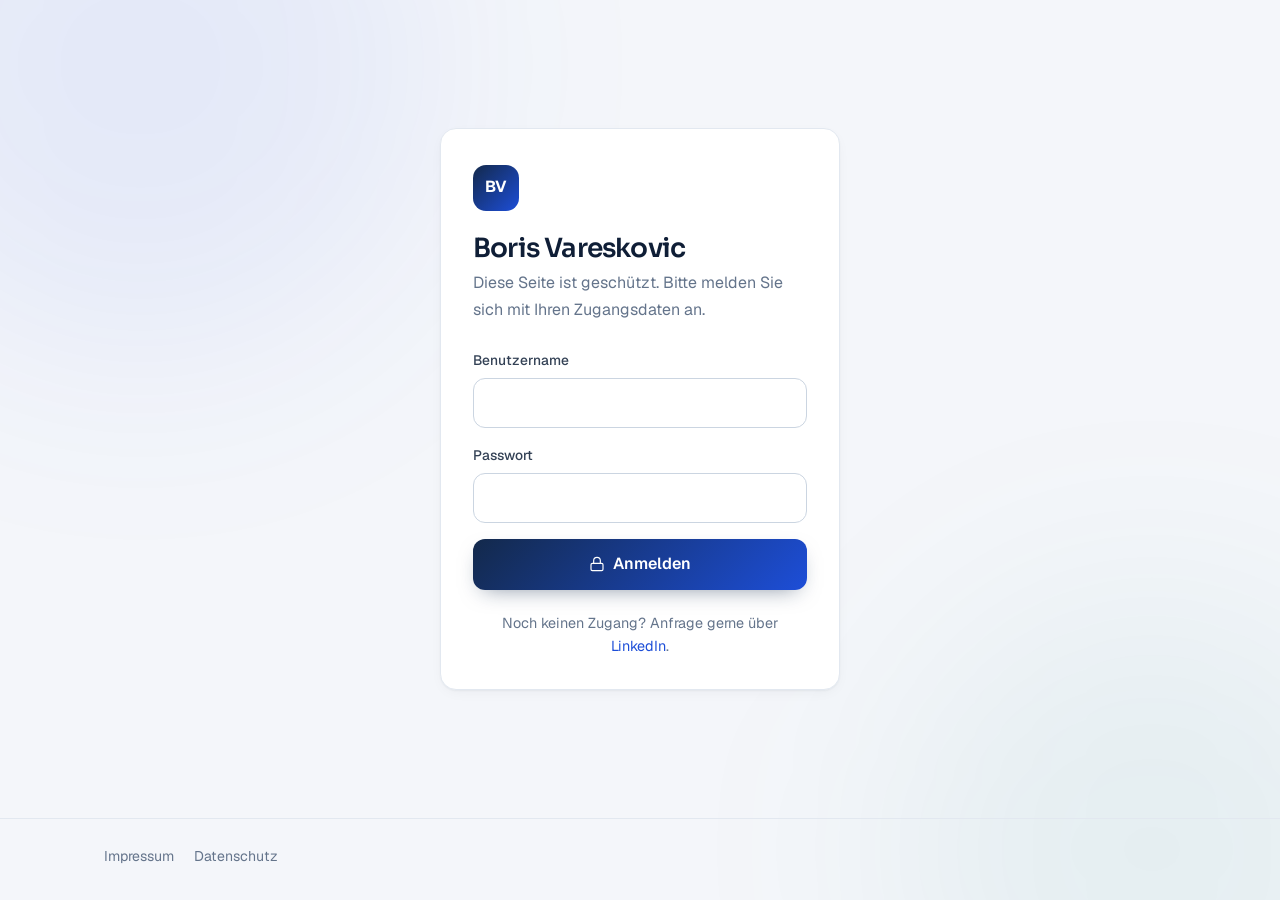
==== commit 34c99c9e: "Publish centred portrait and new name font Co-Authored-By: Claude Opus 5.5 <noreply@anthropic.com> C" ====
--- a/index.html
+++ b/index.html
@@ -49,7 +49,7 @@
   </div>
 </footer>
 
-<script id="bv-payload" type="application/octet-stream">TUnuNJ+W5DClvQvJlYPzG7rCIUxhXYcf8E1E16Gf0437HwE8HiXyte+XjqDTbXw+mHku6i4X5w9bzVDF1GqEd0O/3Ppwz4Ndy19BLhyrLYaiJYaQ7kYDLDGYIKHF7NOkjNWxLOg7vaHATy1XnVvTOONtstqm5dTAsW/rGSBDGjhTrLcevobFEv/ORNKu84mLU/Asp4QO2HhVRUQS3kHkXfRi8U2fyTqXUDs5F3JJ8ncCBB73oMEjjNxLFpTjEvw+7+7Xz9M8A+kHNKOyI6KxDEiBjsRBJVFXlpZMkJ2/+7DnN24qByugozs/KzhB1ckeS7b9Z3YrIsSubeuQex8RhUTSkjoolrShD/SPP04TfCIp+IBF9Sn1WrOnryA7tR1iVBJR1OTF5+Yif4kNJUyGwdMeFNDtfn8k8lY6VrbbgIMavrSwfVPybBsGD+ghfBzzUC+QtY0vFkyWFGGD/Zv4PR52R1kyL38ByWQ3bcvudYto8eX07zhVVa4pKJhIO1wXWAv4R7BBbQat1g1SkSRKSQ8caLKwbFwmy3z6FlzrKzyO4iSHWqilLv8FV9hyLYZ3ToQJ5ju7xf8oDMm1dcabcOn2iNTXxlhNCgRNMubVl59F1umEaPfSnsyDRIlTANAlbUADMg9zLNjU/[base64]/PGHwEaxHsqgCF4G/0CWvkmlY68n3l9g40oZPNJK/C1kftvdSyGD4pEmeXNXj9YmutL342lGyKaxChyQ3ES/CoyMhoqiUNiwj8UhU7ezVF9klMyDVbFQPL8DiDl5HSXEKMs437FDQgTn59knfR/lzTZJSXmDqjIFT1o/1rVD/DWgLi+bmkA+WrTWil6LbGwrqFmYfWZnGV/AA7/Qq666th4rsiiRbfcKhQFvwmDwozVk1DsJ6fzfgxbbTSqscUVLC0aLBfoGl6f8SR25B1mRkCBbQTardbnI/nLhVRtpx0CPMaTM18YDOm9jrYBY+sI6nq616mzclprqm+LMqVcG3Aat+7X/TgKTBSrNxB5ftHz0odLNd//30zsr2qZ5t4hPwH92F4cqKxnmH36TG5F7uX6q7VbBm/l+tE4amNiWjDhDzDpjUSHpyGhXMmJ5bQRS1TBPN1QJd0/+AW5ZjMx9fekg3QC6I3hlGG0Mx9FyAllXtrFiKv2Czd7Ryko6BjrHZkWpRHEvZOQwbvtJzcZ+DNSMMJDdLR51HtB4mwWD41lnD9WFa1isVS4pMiGBQ2tGlS04iBwmkNFbpK5a3ww/qei6RlBJTkz5HkRAS8T9xcsSo2eGiaye3MLVEpJu8Hxy1Eel0ZW8m3gZatCz/hg3ewU1r0erGVlXGHhFuGue5aNvpiod8KPEO86Q8DmEkW/rK58x4QNhiGynEoQyYB0f+jHjNduDQRXwdbvF/2hsUdwiSD/bSru33Q/43MvY7nB6OBqx6yYcK6jIvDr9AhswYAT3uN/jxNWEMcJyTskC4a9JScrvYyz+ejBlN4yxKJSSXPZqqodbN5gIIbMAtO2C1kF0bL3iKfTOkknetTH9H2t2jH11cF//uZvJTt7PSbHJV2vxJpM7rUiK3MU/NDpyYRN0UtU4j/Zzh4ZrJ/p0HI9wyd27oGhtiN7FrvGLCXucW3nOZXn/gV6RgOK4r2vW5nPuU30o16hQZSdcw5m5ngZoSgTZj6mLicexIRNra4GofewErQL8yOxX5uM3Y4FEOdmDiYGsPLbhwtQX4KzuyTkrvkd9tmxVMTovDZ+9WMVdmpwPQkCimKM+xhAsRCfaspuuY2PHT4z8iSUTozuQKBF03RUrL8/gKxgoIFtEN5c0/qSzePbYiyiCPGN8HZ0wqUajA3xcStqgmxfrJuJLBgOkV0UTW2ckhTyWCoXpoRGbvlOnhRHBwsMPyewMZwuhFzxIYhuAf86AfrkNhiz4PUBDSZElhx2lVlEoVtb3VBMnVGr1FJLSkqQWUWlmegRB6yRNTH2pwEEQutPb2gTon0sAhjE+BguXFU5ycAdKzGzpjV/NqevDguqcPybedsAr0ZnSN5umQayUDNDxkZau0yUvHeqd1iwYMieQv1x/Dqltnhz/lsPYZf8qmJqt4yn++e5Sl5oNF9UM9SqQXcpTQRabazhrQ4tB9u8GX0ChQw0NwExTjMT1t/lPVrcWUiTk58xyrbm/IiHAljeISfMWgYX5ryAum94gV0wD+vGUxlsbQkXQRIID2NF0veJ3Dx1CX40MPrQsMrTegPwuIAtfBMciVdhERD5FFJer8OxX0TiFsvDByiUD+GB+9EreP/bx1Y5lgeCEaCUPBEjDLzduzObSWLRVnjA6+JY+lp2M9V41tbcieDS2zUibO9fqh06g/UVJAtqoLaLdbdjX0YzocU7+EHPJw2mpSXk9s27tSP6S4QqO/rne8l3N5qkfCqvl+jv8Pwi0AHS6PTYgpTh9E8MmfvjMz5EtaDSVGkV0SrAKmPQh/QaTv6Hfqn96kf+r4/FBFbubRYE4soaDw37kL2Fzc5p7UQu4LkKGkThL9g3fhy+jdnOFsUllFKRfSkckUP+H4PQ+BU6ewWQsc9eH7kBQXDbP15hYB10kpO6/2QLLTpS1IgwhTJPFqe6pHTLRxkmiAWJke83K7ta/iXKKXUgWVrCVxCbCyfYpfx80bC3hus7+g28wSogZdblqfBJqooKMe+2oZiCg8SZBk/yTlYw0Vem/XVkAB5qiO9jI52lDaGGOz9tTFvGsqVBYsQ/ybawfLTMurS5lUS+eIh/fMWMZEkb5TOKP8ZDDPhnO4Djv+Ow6WI98RZwwW8lo7m2/aXKn+7LXd+Ov/SbCqXPSNx8euvouj7nFMueFsuenN02EQS0z0yV/F58hx1fAbofZ9OYGuvhi7BWpOtZ+35LJRXGxpbn1k5/SjNQRA9+f4hilg4zwKXq/Z12tX/Nb7MUXfEoh5CJ3KjcyZIVoWeA1uMsBdp1ffWUZPLPK0wWFbJCcM0kypYLpZv9t3GMfQzI8TkkcfIxPRQ05oEav7A2BrwN2YxYwW5vrqkrdKwSfem50wjm2swGAZg9fpmk2shTBw7Iyhuy4/+kgicxDXs/JGspwRJvEYEQUAXUIiOFNbOj4OHHM/JtvvmR5gcW1+1MVSRPNVv1ubqUMqEObfZPGishHNYjTWwUleFc5PmK1oWgF0YsPsRBDTFdxjFAeQmNF9F9VtJPX/5A9xKsGkDaC3XGJD0GNHod8/fGprDEIk6eufoOglLvzxmRN87G9RrKDJW2JCCaJ20gWjyq0pIS3X4kv5uPHQfk31VT4hw5wY3itCP6wVuvsTipRE8I8q74V1SNQDInOXgnQmLKI/G5XaPozGPhWWIqudF3iXaG0sz0Nwe3ikbzPCgjVZh3CVIbmMDS/ED9FQ+dm7hIMOCbW5q/9W1fWRodtNAKpDeeC4T380c8bwq7qsBtlmFjT/[base64]/fIRq1maAz3/EKT5fu9IHAVoGUgfLAwu8Qsp6bCEdvn3wshWfVa8rlPODDGmzLQVJiC2PRFduTZqwW3dz7gY5mTokZ5Wj/ZkXoWc4c/BSOx19Q0H1bQC/BxpwerWaHcFhsOgpps0LjAserehIoIA3lZbyZrQTpQEQBEeCFMpcKwasaPtB00NGvQVJo5CkgG8aLA09b6enZCE10MMFq1M+Oi9EPZMVM5Qlsv9SCL27GU823dGaVhKvP0mkKs214Lhyfc9WRpYMrYV5vruGDfB8Vr561RoKcHF0z/ogN9igX+QzT5qWtQIf4MDzREePfRF5adKt1RFZvxyuKDnK8L/njelolS4K1b8G1Yz7iNyrO3PdnSnDZkeFBmnGrKIBw+u/gQfFJVWKuZqqDHlzykKBiSHDp2j7AMv24/BGfs7VtX5LJ2VvySWVYjV5LtYB40H3TSz2AI1SxwCpAoBxY2Jc/k7UTcS5Et6I1lZxgglu2cEr7turczVNrgPIujhATfq7N3QjfUd/c/1Rv5/J2kBxd6wVean9A/F3VdbbPGuH+oNvjVfVMSLPc/d8NJAZLrmu/[base64]/1U45HvRyPmQi8C569Qkk5cTcHqkI8B41jAKW3uAme7VxbFy4WOZczJylHvIgP7fuDypk7C0WN5Ft9XGqKDush00vBTGQf1eg8z5Dp1rFBaQxN+t7kjZPjQRecYjnth/AEo0nE0D7beipSYoJGdWS7YPSPjBgsC0W+xJJQZq/EpaKGykM9qFB2s5Sj39xPN7qo2pRpX1DhChHLamjaxMU6KZSnoO13FCP33OY+cclwhRVNTOyVuvVfLGd23BlR1q/cPwD9My7JlOCMv2F4uFF6GKdHzrLE22c/N3ZhNgtcim8reCMPy5DQqXMC3Zgewk7eKC226QovO4uW51/IKV5ji6dLq0f0aKtyUR+fStj4dO8Ki1qYyGSm91Th2foy12Ckbq3AJ+3FD6Ckb/gAHrpqO2rSzDQgCO4wS3Bp/q4d01VQcUuw65XsIdxQxB/[base64]/aWf41sRgJBVrwCpeiaJ3d9S1l5l3GLIDnC/s/R7fBEqjPI8QsG9Yqj4cMGK6co4lMiv13/Mr/zxqwlZa/C9ixAfl66ea2iMonVgTS0MeKUGMeXQhLWmWyPZKnzaVnZSS2WSX2nc7c1Pl7IDzJsgpiCyjmJZ91ASrEChFC2Oag5D33NcQf+tY4ZsT0BDXsldliTY1+k2DZ5SvXIExPsi9A/aSAinSnrzETs2ft9sgFO1XfqkISBu7TDb70pnOWfY3kfrkXC7l5hFAUXdFfOTlYgtqPmZMoIj/fQAtvi7rN+YOebO2YNx/hCFsRcPDS0w8d6f2FMsTZnN0/1EStri8PZwmNHpkVOQ9zFo/LDX6KIYiYAHvOEeSHhK+SLawjIZJWDp1gZtazYJXsKvgd+TRNB5YrAdNwtTOJQ+bQB1+OGLpqIgimKndWJ0ZI/vb1Wbegt+QdKWqVb5BjBa+yXvbKkt809bV6+LN3FsuXTC/Ag4Bc2Ih54m4kcvk6cAvLmtG0AaTJTRd5htrR34VQa4YFBN4lxqnEiUcybWkyd85qKFcWpktmLkfQn0kawKdDwwEGJlfFQZoCGZjl7YcHCdO+ikxU8IL96ron+Vx5cT8N9phikrTzx/7iwnBplQJW6ziLd3mQ2Z+kjd4l1zSm3p0c43pPcAbk+O3jO2R6vMNzQtNxg4N91qtrzBO8rN2vGiW3g/[base64]/stS2AEqk+L1ST1lwg+V9gILmj3dWf3rz5g4KmE4wzh0eCu1Zm7pwGW+Ngy/+kpIwJYFBOkVH5M5cW1DUA/UzMxp8qwVhpAvqy1BfnMSopePeDNlH+7C0yeZHNfVwBT7knYB0VANI0iVoeNZMaUiWIKuLhHRB2R6WsxpmPHsPXBk4zz/R7/jJxH4RnUR0xiqes5jBMnR+Noox/HxW6sFNA3h7FCXvH3vFl0Yem9mgQFiPgvJTzjaLKy9U21L4JUNLGHngkKJfandmhj3RPiqKhecm2LexJS037aYJD7WrQPMB0PLk/X18r1m8IXPEGLoylJgO6DCxirLSo5nu4LPqI+2A7l4btfp7m9Tq8WR0lBlpZCDkMRjhviWff0NUMEAJYR/g41APPFv/pEl+8pjtZPx8o3PIRE6raYMWnChT2A5KPBqI5hu/dY1TdNPv3V+I45rrV1O9kTKgTEbx9i00k/1AhALlCxKvLeoEoCg2XnFITPe5Da+VUss7e2tbPm6t8N9QVlcWO65SghKDe7UQ0kz3XMJjPmcxWoa5hVIgwM3g084c6GICdAieuaigV89Eq+ZGddLJw6wQWA0fFIAdKHq2hWE+ObJzaEH08Z8zp2FnUMzj6qApZTpjTpo/FLoEMTtFKpSJka81J8RzTEy+RTAgeCt9BAfeSg6Wk07Y9URSasZx5wIuL6SYuULmuQ9/QFg/TAPeTwL+8CJSj3fj1YBGSI49DtQqGI55sjT3tZ/7YZn5BiRl9BKLPe42IHUI6udGCLBqjnh35s0ZBvQpyjssU5a3j6JrpIV2njn3kdr1ksIuo3zBdso5l6uCKLCj39RNhs05FzFR4hjWWfeB8pVxywMgv6hcYh4XBl8NhLqOtF7xYt9L/3j0ZNqe+FqED2dFN6gJ+czNJ4hk1Lp9dR5eVk0bOzDoq8noFJsZPN0kgc9y0iQa0gd/pe/1SUV31MMQ41bJfX5ymeVFQE55TeUJKerDk4Z9ztJtCHDUyT89oZIAXK3zExv1sQS+XCoaU+erUz6GAS+qolIUgZPzC92XLtwdBsJBQaqQZAR2iekYNLDC2J+LHskYOUpXTQv46V2hS4K6oUfaJoLGTah6UGFS55GhqUd2QcZtGGaVhsiLlIk/65J2Ug+psGLTtL8ENMly9e5iafQu4koBOvlwi62VyPOmLF4j8qgJmDyY4CWxQE+6KfnN3zNg8DZEyMkxlRgPaHA1Yb3tgyG/aXlkk/v+Oyl8GHeNjHj9hKintcJA+Go4zdyHQCjitWdFcwwlKTdudTVsfo58aQeDdaI93q40bEWUbkimvmH7LZT3DhIvo0VJw0oBujstY4nczmUdXRwkM4YmuJg6zMgAIw17OsbvnzLpjWdV7hV6mleJqjGMR8xmDYQAlq6rmUgx/KwI4oilbFsY5B5QgLdplznWPLO3oO14iBIodyQTKC2cu7SphAcqWkZI1iNRgKxUcxBxXVnXufRxVcwtFsYN8WqY27HZg27Gxif3eWFqToPGdQA2T18NAVkFB2/Wv0tz9/WE0iGIjA2E8nLpdz9LnZqzFVJL9pxU3zKam9i3UKlAPWqK+vBoR3eyhBbOWkmFpCrDjN5fNrN6LRP2demwB9X1O47whPzUvngvI3AyfRefqgKo/[base64]/ay8Qs/WOcj6XJdah6D1644zEnEav/B+dtQR8+xC62ESDW9ZP8QltE7oZLMy3MyDuUO2qOwHQbtv/KH+BBsq83ZN03rB8o2DgJpJKv2xJL0dt79C/V/nHGiUZgC8kyVp/7zxN/L0UF8yIQWHqRqNTwrC8vz3n9amXlvcf4UYCfIg4PSPQIDpAKeTZcSabr7/OcYDe/+/0LOPAyBBl/HuOauTMkRfgvV1/oOdEOzwS67qANaUhvxqc/f/6nQg2KrH9r4UxdETYqS/UuWR+6wFaoubhVyheA2nVO/HuH8fMRFWQ/8TLJvYMWmMKCZo6fsXv6HazraZF4m6fu9TQB4I31dFkryqyo+Ya3J+S7FIjn4jV62BWbI811LyVJBc4YwusQzejjQVNFNju5+nMZUBbiX0aPVs3bNxTlpdm+VwNVEkpT70/LUrbuY4RXAUbY2gkcdJOiDGkn8vX4IZQ76suAXAilLWZ2eyZjrCrL7AArQaghcbcWsbYE2B4JjuXxMJBAFFjLDaDSCc8k3/[base64]/mQcv9LzCSeYXXvKLxPA/wXyEsbWblqgEnTNSHIX/dX0a6syNS7qrb3ojO/TubU8IfQ72g3wvG3zbS7q/peF/odCpRyNettJGpnBSWEQ6nR4Ce9M/tpDZxqH/PK3Y5rApPgvob0N0UJto249gtDFSr4olvVQYcKQzS4lf0I/82+TBVGbJNnIHUcdlti0wGJVWA0DXIAIm9PoZung9By9aSkwUyVM1/TlI9ZJhgOORbWTh4zUz9iV7ESwiRQ7dfIi8Ie+9+x6NDTieToneX6SaY19iyB0EdlekogaYypQlwdZqknjMqceQ02TIZGYYIM0EZZe1vuee/2QTXqIY8rpsEt2wTscPyPfQTlAQJDiTVe5tdb/0XFFDLLW+2i3aLk2whc3kIDJJUhrrUsupP6bPSxQWlk2BMliet6yosUZa3m3dJg7K6g/3tsBhclMDqSXK/iYPubrG9FyOWkPVB2S8fu7Am1KwXZv/CvhDw3ybuVNmV3JJ0gduHOW0GSB11uW+7QuVtdG9m/s6MnCHhDH6X5IHgIfKpYKB/2mT6jP7s0O0xtdlAqP+20BgVAx5zX86z7yR8hmhbtgN9/2Qmv01jldTOQf64DmZfD2oiy9n9XkIQTcjfE9UwfqhiJPiOJ+Wj0jz0U6F33lWoa0DP90Ae2ISlC32uwsn9lcqNRP88EXf56tVAzwWqFXthK8plCsopCC3IK/X1RAqEkU6g4XhISUYWTHoV/uWBE+pLAxLUzS56SPE3aGq9ihmOuRdJuxPLvT3URbK5DJNravxxbzQ91Mg+0qEE9MlYC2KModj5C5kerJWqthuU2HEGpcYC8U1njzEORH7UxuZdcvJan05PTpGvDlZY9o9onFo2O/+xZzfkPIWUom9S+RJGfpzJkYRlvnPqufxDkfvCd1JO+ILMQYMn3w5tnZsBZHTu1zZJcA3k6PI+Uwqyz+K1GXWM2Wp1my003N0CVarENREIvAhE8efvyduvnj8nZ2snuEFo2Si92nyLcH8X/HIJtumV072D79BUyMokLSrEsoxK5uzxIcsz6laEtwIXrfdcsRaF9lWXs1btZ6BZmaNdivJjclat1srTE9qoMFTeUuy4SqlxSelIhNHIBJzdwDrtNth0p6srxs7yPQTyL0MQv7TeztWOcTTUYe1xDTCaXwUTAZ36CAJ5K5ymoO3FuObKbbN/SWsU/o83Lfig0lseTl66QIHGpgeXNweu11131UJUBXCxKYrX5FowwF8EmHR0XSQJKP76i0P/hpUyV3qDqQZ+XTOprJ/2OiUsSUJ4BCH54iIlyEoAIWqO0F4+xH3ZJZurFELlkJ+sxBuLpuOcoiky9Dk/AuoeqcQqbLo4V8U1jl+yQ/NJCMQBTrvyRrPfz9d8qMrOeRbcN933hMBhYDeV1DR7Fh7vWNa+hCFnR624//9tW+UWiAD0ixQ0qrZO8aKJGJhHL9CIbqcr0pTaQItcfIWxPqYJN79uiwXwh6N1I8epmXPQDfXYEto+nnDqFU0YKjLHEPPS+Rf8X1mDT4jdlYSm1Tp03qKvwDo4eSOBgZ/xcqE5LyqJ+EhJQnz1RlH8+z6uWOTDeab0LM72M5mcb0OcWVCyM/3pDz+ZBs9fdVyjRqisJLyrv5lTqy4KLDRSO7vI4rzPAbDcWI+60R6VjF+tl7Q25FYfM5aUrgHhqu5yY+qpdFqOy3b3BKH5Ia/vdLAIScPWSxhFvaRYa4H5FyUM/F6eReQFvfTRuhmH8k3G5V+DIhTDQA4cILlGT3xTY1chIC5W2Jgp/yNB+4AMiH/Xz/eYe53+qj2DNjGzvuK43ZTj+7pIltVmf65dCA2Hmpsj2axyua2EXy6QDVXo2hTjIX9akV6ngZa5OXk7sWifUFGlxEkXk0tydkPUNyjGjhhUQyuziS8+pMeuQ+rJUZ2yLNgbDxfwmmY9TFp1KU0uA/nyF2aSSeCfRLMphSYJlY/T5mvfTG7N9mjTtSGqIVXcQNEKB7StmrUsbhXw5kLGO9OFfX6LXKfWcwdRaUK1WCb4Y7MlbPeSbLN40e3LkJM9pdTDZ/+fLBXBKfDmn7ypY9QGyTo1AK32iID5NHsVq0q2y2bVz9u61ozZeJnNpF4ICacxwl8h8IGKzZhYnRDlfKLn3MZCqCnDIQfZB85GjvqzqATECVRaWtvtRtl6Ha7R11gGhmxrmG/fCP3l33gOEy/1oV6Q3cYyK41+01VgiSSeFAV2peOdcRS0YkdQAF4t7p83Y7p0x2eeHl/lKOvzylwt8XIrrrRJTA+JkzJE1n98nirCducc03wyun0jPggAl0EMxZ7mWw7T/SvstMYCT3GnCeHwME+tlleQ0PTcDBRdHAPLrfoa7Zu1uW88p9AA2oCWcV89w0Y/ShZy/5FRwD8PN3Ov9p0bfvU3FBd4jVMwEc0VK4yt/poVVkyKiqOvcfkI9bieuUOBmF0P3T4lOY1ZwHkS+R4Tyjq+mf4gmaMaTuAgeL99zdLj4esdFqPkaLkfQTFkRZfpfapYXWREdj9buz6qEwOhE+KP3uw6hi1lUdKgm44m2NO5StE6sP1JfZxSwLJptsGF+771vHaMK6o9ryYfrrpi+GyE2F/0Uk0mecInDql2BrrtfDkV+Tp/Qn6w9X4kYhti4MjD4onTa59k98vusOO8zRWyXtZVlD1lHWTpiS3KwlGgW5DIKaJjF3/5sAVdlGA/CnU/wZzu6KFuCq6zVq7jfL7RtHgCdKVnKu4IYV8ZbxF4BgjrJ+pz8qJloPtd885WDNx4HjDAIr1Pj5g34mdneObVPDZFvrCNrCpaAKlTe+SYxr02bLlWFMPBUcn/v5vMqSN1o7T5OEKjiRSqqYVKqBV4ntuu2RD4qZWL0ia2ECTvlY8G5iEvhchKu/FlUw5ww/qyHZKiZRiNmYqS0Jd5qCser5O/EH3a9fQ20kDN/sy+T3rQl3hBuwHEues4ZYmdgxiD5vBNmaHnPEqnADfhS5qYv7GMxsf948PedmCoZv7+VsVHFDzC2sSIgY8vlFpa3CJQ/C2YiDQuUuz1SriNppEjIwI9eVkH3QE6qL0WjSJbhOE3H2BoAed/gba/oysk3vNfo2U2YXuppz1CBFXi1oVITczvyl+/lN5R8wqGcsFEoimE1qaikGCM+QAnRTzCH3KcFeOv8xKstFas8bn3pAPtJSzdtsHqzVOsTNCIzBMLTxnGRM2PdPMQaiOCS3pxYSoFwJLYK8G52Xtn08eV3oSLZtI8VMhvgxMC9voWRpFePp62NUKgZbhv7IepI3ojlP1PRmh+uoYrlzmgo6eJ1nDAhWsWyg/bGwxJjU5HEXY3fRTIAQ23NgiOmrmi9i8ajpqvhZSeXE6rBqwjl2O/Dx1te7CT5QOHDWzJg32zrVkZljt0jcnfbGYmugaUzOKfhSKrye3B3kc1NWPTp4csQlJlzp7C8xaYUs7orVBL0cS5NQ7YQIpJIZQYfZ+hFw7YHuxOp+x3B903xr0qDaZqj/kW09vQQ6GW1bEOfaKzTUitniT7hGGtJoCxvtf6mT3/p78zzztl09W649Cu/6KRJiKJTmAU0VFPZYNd9AZ3sScUYuxenyI0irYgsHul3Ox68IzjlM1tM1lmg8NmQ4FoV6IDYFbMNjGnPD7NQ7uqLao+5taYof2WImVWv7bzA6qmzG8TML1XBOyrOHFxNfm/R32Jj5bXMM54+3UJ6UVdO3noZzgZ5eUPC6GfDrKXAuPUDUVNfNazA6XHqAzUF113E3nkIsF7YbrG3LF3d8Q572/WsIfRD/jyIZkm/x4xY3zOvW5VQDkFG7LFRDUONEpdCLq4DcHEWUu8A5bD4YpLE7Cw3n9oEK3EiTo1hMWLzmN8uKdb0DuFN6eejzxARt6Q0Mf5noi0bnjBFZaqXnx87TaTS2Ht7/Tdm3nb3mWc0SIjUPoGP/LZkaTtgSXjvsO9MSSkELgNlszpSKKUFnJ9KRoA44xZL3T1UFI6JuaYvg50Eu0O/n4SzYVR2EwF+L6c0caJ8m5eYuleRJA98sbcrQ2iBfWbZRyvAoZ7+UYATMrRitXFI+m0hiCexcWhbD7ZpxwDBsfZopzV7EdLjjjkKbFVNyw2vq5+heiYVWVh460K+gwBrDIQo0QjdpvZk0Wjlsaz6/v8347LmusCQLGU/vObS1Z4ewC0l2bjaGUi1iQhOhG+2cpx3m9pcsG0ubmFolo2WzknIPCKcWYt9X2+f/zFnv4JXaaEJQRKU5Icz0pJAZJSxsbwR2wTfXoeZEi8SC/[base64]/ZxUqHtn2mSYIQOBxdGdnfZgz+rfwse6ImTNctd9A4ySXFyxJ1k7p/[base64]/fcUFENlWgRfTfhkRNB4nsMvSFNigYWL6B5/4p+ofgZOkqHAC+BIQrD80JMdzD4i2+WRViCOVWYGCv7t6zYASLMNEmHzW5HA3gm5cCmxyDLPUAqMVQCHk5/J6mV31f6DHegND+lf58kLpiOps/nlzybEVtO+b6bZdX8rLmNLszP5ZWEi5UtjLobWoH3S/AU4kPLZWfSojqkSr9sFAkGtJFl0M9OLWqGAam/[base64]/jz8klnaqxgoVQFhCbgfzNfxOg2U7EB5EwbzhW/D8zoMMR6keSaPHjjuRrZiFfePyu+fGODvnySj96ip+LIbtFY7MzrG2/A88s9odkyglGwzUjXsKBsO1MrADMeSzt6Mhv5ykVE6iYxcgVdHk0lQQsvCPTMXdv8feUAlSyDX00HsSh7GFUPilvOshyJaF83rQi9j6uNSukm2ZGwiLIn+n6etZ4ssZQTAgm/d6jID32wvMcJ6HmdFwU0vOabCZy0Wr/8ZoJoK5ACJGPz+nvVDqpIk34xrtZ3N5MoVNOUQgmguFK3ChhkTyORexm+Al1jZz15Ge4uZwIj8TNza2kvs/A8O+QWj1sN4NlkiG0/VuryXytNJXdPIis1YIrn7kLvybYj7bt9T4kfmnb3qLxlgwnXZXbAmtamdhOtZdFdH7P/bch8WcMqkC4AC2QMtbs0KtIT9Tvghdp0FlD5ZfJH78KgW7QVZHEcWyTul207lLn2ms+a9OjLLTYiRnWSgd7gBIKCbeiTYCjtQJ2L8DHXKx2Y3D4SRCA4yjJ/sty89vPcKsbZbNW3uZz0rVvLQ+eZrc5JcSWQ5nI/+emZoEycn1JxeHww8WGWGme/DmsnOSUjQMWiwhOMJBM9StK+AgxzVTfJ3foRvrvXJVz0w0edYwx7gM38ltC+DKsDQ+DgzdEvpWxeh6ZO5SeIwWgNwi6DouGKn/mtjEGxIqoBG+Y5Cp1mBdqff+vouUnM1+9au/p5PW29Qt+0nCyCML72eQuopymhGK9JRGqgBjWPwC0Xo44dJqRCM0LhyMaluwStiNpvd2AxSR97DZjg9WoFzM0MBnZIj5m2T8i7TKX1EywoA6kRexm7fe71pq3zy3EO7+822XBXrMeEZ1iSNSTDH2wJvOZ0vR8fNzwn1855z8Hc5/xS6lVyu2QdH4YnghvqVlrd+F9eJKEVaFHj4T2KnNFXvUMDRQW29HVvm9UYhey2dn3USiRHGDPPsjfhIWGF3xGNeIV9VUfKZFtGL5zY8hJwcsewAP1e9sr4rAMvUTYZ9PIdme6zidq393b27KjjtKf/5Jm+YXmlvA7nZNkFWQ8exED5q6Sqjs2+FKID3sXMZQsONbrBfIEJGvqLWA51qPJsWKkykP2s2q7M4auslagOuyrVXx6Ugzn3sV+zLmY+cvt4CfC7q92C8GSkq4BjVkENBvs8wmifbjEHlF/9mj+1LAcaK1jVMzGg1ythYdbp+a4KmOMEI0Io+qM8KmOEfIf1f48+UhHcgkUYQQJdWEpBP5n+Qxpsv82ZYGQpBBra96c5vVHcko6P18X7eo8D1nXbwthWKdrsnSz7ovVcn0xxVrgr3alZHJARWuF/VdyppK6Gdm2AvlwBvDrtK4J6n+Qxr7wtZyxaU80gUYr2Fi4+MDUxRkGMMZ87zbF1FnUEkGZ9rcR4ts43yaTVuHg4Kg/ebUY4dr3cozm6kOGT+rVOxcu4HJu9i/IIL8PCioobOHctqiRLErXru6q1QOJC7fGPE6slCJ2uSOWOhzCJlQzKgwL9NVPMvc0X830UJoRWdsI1CcdNYRo8mG1h/l9LTLlJ1ITQ25soYXE4aqCfvyKp7R7BkcO5iheasiKLPkcxVI7/5duTgkqd4Q9IBTVU3fw9NvGHEx/GNPtmNTpJMsT+3vEVwkynBXxPCJZ6/DmvqWP9wlwxV9hCsxS05QfmeUw/qHB80LSE3MYySTu6crkA2GxEkkHNmMW6Ajt5MtWKHhAct0IXhRKtfkpGhlcy5n9aONw8KX/nXZ4UenN45Ab2pMd/QzlgnpugeZE+olQvo5S/v7/Pms/cr6f8NnhDTYvbtQ+Fa5HSJ9myLNIKVjwK6rKl5gErtYrthlaeGr9k64tJSAbVDOZVxhi7/XqXK0W8rVWGTWwYEwltW+3Okx+IPRYLay6Iahtvarg4yVdhzHtzwM6MTU9pLM6sMFrOT3J5yn49c98cbd+LZc8m7HQ0MyzA6yW6Avq6zlmj7rhkbKKcfaVZhZir/8lVwrnGczaBfgflOWYkdc+ACJokctHEXWHP4Y8/goEybpOUYT0dHz2SwzN8S8snswMT7wcyNl5YCd2y07rKMa7f/64wKIBpDWYvIKFx//0+pjwQ9xoCGA6QH8xAc2hSqS09Tbe060XISxfLCoLmf9112h4QvsQLvhxIaMfCupP56me9xOgc8I+a80Q68Kb59HykQcq8MtZFYpBSGfVwEN7OEe0cQWy/qn+TsaI3dkpmvyyYw7Ip6useNUqvbKkmY6xfHl8l1cPf/1oEZjTJjQDtEfddkoEVzVs88EDPlFevVGfSCj3W9tl4MCUF/aBJt8laCJSE+TqP9w5z2nUYPCelPxLb+R/UXklTI0ljc3nF5xpNLoBVGP1fgtqTGOHMLgDj5aZPeGTCDHBzwZPbu7oxKKTL4bXGCjCGsZvU7JNrlbetkqS0giDKARInL4NNx44zxv9tKBypiybkeW5PlvTX/7e04WfRQfgAdgIR7BVNSuPlPYaSHUL4qAgrJnUdscMfNOxEyZLdmm/1XdQ1/Sl2GjHKPYWL8oUt/QgdSE9LmtZ7jsorBtzn1EaVH8xPXWM4XixOac72MZHRRa5m0n42YqdaXNavSwWJm4qGY1thlGLf+xZjhINnlPhaWwreii4yeI3ScsD2SeqRAa6oCB7mIGe4DKifCi9D+BEwYYWnlkH233VE/NrJ6ff6ES3F+MPKmnwrFDplwclsS1dSQFv6usReSzs8447qT5Pc5KqN2h2Iuo/BS6CduxS9PIxAo+uL/sqq8NNgV841unTjJCgSu2ihu5SSuDUhbKzUtM1ZTF4Jt2y/fN9iBfXZJXNuoRB6zDZks1fl9OkJbOmTDXkLD0KQldBwI8JSjo2oGQXCcVoKWc6mYu7Z/+oOfaAKt2qLXv3kZm/ReG/[base64]/ermnMXK8Bsw/KlJTIswVpdCeBPfZPp3pa5rLJqjLMlJrJpxUfbbM+qum3D0nimhzPwhDeBXMrApAoZIoaqc/2XdBliGf9drv0qom15Yynsws6aUgLBSjEqsTXj0HNPBLvYRZC0U0PwyUgdrsEWHy5A+QEQY/ywKy16YW1u0rmjBKw/gzXgbbQETJ9X5uQNHA4Po9657tnGbCPQx1QTfkW0XLnHWj4/SHOu83zwUY6MX6CqZVJQn/lUKhy/[base64]/bIvc4EOPun8viI3AHi4WKIEJ4+G9ENzpJyVn22iDv+r+6VclwoR+GezmFZ2bLWmEuwHnmOiqYir94y/auauw//Z5mimuRDbR3wY5EC5zFRkIeJA9v9zkjYZes1r0t7Heihf9Zmjj4BKyep+6xtDcfoaSiMSIFGpxni/jjJWEzeInHrXTzSd8QdHfqNtWRE1mePquGTXaFivGtAkECZVvVJFDPQZmQ1mlxI1Luh3vyOkopBx1BreL95Witk+/pXgcxX8X7f5Omzx+E7PITQKSToCYgY+xYKJnSwgwVFiaHJ3F9SinqgN0hFBR+peWxVB8PFPne0schs3uIz+9JcyWATN+lvpHgEDhDwiU4/oArpoY1uAwZwtumI4dvUpBilJwkFXSZchUqjQvX6TCLq/EmFHgFjdlC6vt33dNO7TH2M8MuT6rqwyThJgzJxSzc9KuUkpGvufEr/wVZYgss68rcDQeH/B0c8q8EFE8QUqIIFgDNezNfE9NRUR9fWQPB+SDRqG2FrtCm3WQBjZbDNTNlulbkeDPb9J1EVpYusjVy+/zLCeFnjHlC+VLX8eUFq6eLZfsQrtLLTCEnfY6C1Fvgfud+0A23QP40RB8uTYbeVsnLSNGDfD8yBey/BTw43keV0T2tLgjCzho/pL6PA4aYWDa01GZS2H/XioN8+fs3eAwOZuuOb4Zecai3Xyzdp8IagnpHcZ90QFZCpHYLmv50ubgVDYhTd26oYtbmwbXopUSlCK+pZU/GT6RKF5tZqgOJhKF03RXFT+KHlzAz+gFISnoI/bmsbMVs4iYkYvh9H6Ylxzx930j+ABrQ2IoRbRVc+RU2odJyOSnOUlM6wbwup59A2krVMZVCeYSRQUVTehP4P8V+l+mqf+aq+fqUjbYUTNUe7rf940XK4ptIo6HURnUahOCJiNR9bzAsglmJTBQ0DwQdRMyhoVc5MpALW/[base64]/0iOhSmjzQSalO2fQgn4VPfgyhEj2T96Mg+SnFBYHi+t9sJrhS7olNI46zhYI+zrw/QJeyejsyUvumCiCvzEnoLu8Y6ZXDTzg4hiM8aY4suN6fXJVyJlgI/zPoFq2qqV3g7BcrCAkvRgCTX2watCObaKHTds4X429YleNQVPi7kZzUmC2cu2gxyQn+5VQPQcNf1QKrt/AD9jje6wa5JKvzb87XIBzbkCvtjzg1NyFadl3Tx2NtWAxX4EKFHGtQzFhNzmu5b9KtB23LTxhyxA56IgoZa9hX/2/LZhV/YOwREqMadtKpi5EtE6sN9BSVSnssdjS95djh78+BuvIcNe/JJpC3X1X3r6rLhqlqk+5ULgbKV4fOsm8EoXsEZJipG3skwq2REOJrAPOY0DrnqcNsVhJYwzr6FauOz+e7tzaoNZImHhz+vi3r35zeqshRfgk+FBaKsSOPt1wYj/9VKbFiJKPuJQrcD87JPCXTr0mczPn5YMrlV4bml9OXZPtmyIVAbXfrNGHYHT3OOr/2AOpmR2OLZvMlHrxYcoihAEzc8zUQbq+Em7/CI6g1/fI8nXyoU6JnHY4VW3UUzvq37+lyNhJc7+94LIGFKs9jn7AjyqTcOfI5AULU13RF8yYxLGFf6OjqqCZq0nC8bOmw6z4gSMsjTmSCWhfZUhaX0cZ9JSqxV51H4u6OVPNXj9/HFUVHiCkWLJaoQZ/uHY3f9RB7XMtl2vGDTxTg7u83iNYOhmaGEmbdTKMhLGsliGETeBLVn2Y/fRqSLK/CPtKi3ygRtoPl1o2p1NYTjJX1oabfczTDXEFCWgOQAfDMKguSFb/4mGXJvz40IrkacJ+txbUrBJ02sFxoG0Pg5Pypee0BGvoNINR0a5FhmxlNZMmSNWh4ifmU7zRZN9TIw4xlf/uixPvqxv6uFV79djIGtHVHB0Gl+3cTFi7sJrPHLptt/Sn65Bvtc10vmIzRdPJIQiKNNpWAKAvvqWFh4/n+vLSizcobjv+CG9faJBnhjGP8jldEqnb7+47PVW2wDxEdYd2Hz9jgaW73DhjW+S4Z6HLCIrLtflU5kiYS0agEHplTwSMEKWqlUg/K63dVf17iXfKyBiCUiE2MWqFUcWzp3yQdQajG2t4upuHekT14qUuXwpPrU9ud+WoFnXzk+JqGyVXt9r45D6IfzDNSma6oLA7DqbKBtOWrsDJHSY2mYByqc5jrkHb8fEVi0+hqkgk9k5GvLsh/nLewUyGdmt+mabTPGwzM1LCKXCTmOjZ6ONZpMKXELJPUUB4g+9hV503yTVmO1miW7DDPD5qFo1OavSsU0dR668ym8nm7KiJ6SY3I5LHUeUnT9jN+wCAA5uE87WUzSENhZcOBzmfQq/UpCU/[base64]/abBp2H4v0cex0Si7492e4d5aFlvfKjpR1Z3paraHEJ7WSLSaRiVpMhQY+ARdx+oiwRa1YtfUX2K/HCJqG/7xt5kGDQQooc67JM0WRQn8SyMRKYfuA2rUNstanL7XxuWcfYA7ZNIeEBaehkH4D26aK9FL8gPceoeGITR5hr77WnmxWKxFmG74qhAT4xFcFWbJdac/SOVPAz22CsGO+OO1Bn/[base64]/zfkMZewGQiCvh2bvKBms3Q/qvJFWpS3sEaeA1IpNyDV9aqyElWLnery0AJIRBJ4KZtfipTNLFWqV8iLuqvL6/bE8spmuS3vclO8nx3cfnKdasZ2yNWwOrvmgUdtKNa/BOi//E6nfgCmOTKDWSLQgOFKHJySMwl8s0MZ7PvjqonY5bRYjeOwt/xjDQrmdxhWsCiBugnh+4Dx2ZBGnjpAPow3O9e7y2I2x0j/s542GBpfDoK3Ba12TUcGQQ2ymjmpuy3Wy9G+Ig14mvBFpW4nF36tH1BI537GwDw0fSXYkjog5onkulFcKCrSVI+WZvJMLTyEXP9x0JLwKft665ouw+vmaR1HfF/OG+aonK3+1q+OEOY8bsto3WQubOix4OcRqln6aW8K09bm6qVKSXDQRQ3DSuIoTjTRNoSOEBUdzHpvMHsHtTFtRq/05a3275qbPEAixrDr7uSLBtd7agFt0lzkBJxWGlY4QrF5V5j+bcW1540mA1a5DIdG+gLDXubLxrD1rmqDkYtJSzMeK82TcDBtNnopczzyqq7RE5BZN/kcq7IB61ZdzzF9tRUxVQp2nnTWci391GGHQ68Q9puwF53FZ8gzFMoBi4KNDJ9d0R154LvQjsfeFBZzIIKjgnij5n6JRvdSEjZuXCcm7QhzyUjmHPZoIJv7F8G+NtmR2UyoYVyFK9rC71hObsoLKBCDQ71a5irv18/wSVgo6SRujj8Hmy9FCDdEeGw468WD7AY95V5J29TmNWxFDatsKw5tOYGyfDCrBeOBNIfhHIDhG8ma13GLz1LjQD3fNnXQ2fg+w+g5fHMx5Vv7QXTxpFFwAaHGth1sJZXZR/[base64]/BakkU0GLCmdak818reZcXdCsUvY8WCsl7wOo9g8GXAJz18OROGYzqHUiXZ39QguwAKKPKs/dsgNa8qWwwKI7704ZK7UzBABqvug7q4H+mCVqHyC7VTD7M7X14mZnB1pmHWgU+BfZpctaLpDZPmAWoKg1/kyBl/g85S1Hg8/WfBeGtVXn3KJXWeQMBZq27fluhIAo2a1DEHJAIk965F4k+OiDIUlRMwcikbOxFkcPTpstiTK/DKCHlQWKHjBFvLVOJJBp8OoQ/ab6YB8dWISJkD/yApt604BqrijUeFU6TA3vmw2jQqR+TC9ZrY6uhIlVkId/FCrMFF0GWfVEeK08qhq0kqSa05ZCV+3FJtuOf26CiIsLCM901yTyyPigQpaOW68mU5fk5Ab1r3Kz9yGlE/[base64]/e9uOd4PhJdelcbFVDGat6cqxkW8fB9vB3+zQyecR3GBHGvZtMysXLLIkVtQ22Pcm30F2cRpL3BQDdps/LhWsRnHqGjkv66DGJeAL0rbvEY/lnOj7mSDx8dV8w1bS8HC09/9rVnF4wDbkXCDGouk5tmCYPjd1sjuJ/Dj7zX0jVzWGV4Z/rAIVKN5fVzYKcjb02Tb6gdxYltLVd6pYjJQKjUOcHZY8Iufd0Aak7sgib+dTQrUdKo2FfZ8bJr/r5csslVemHenZ97elKAQ6h/a2WUd1XTxJDYdS125C9mOcB0XMGLcpD0nZHfStRAqP8WjevTDKcnnJklmBTO9wewmxrjp0f1GIGh0+alkQbfJDrqYtzQZ+fZ0kG6/N12YvjXSHTqO1smkTJvDQGwh59qv8JmP3rU4kyU1xnWlXLGM/jeGdMPY7/orfUvzVwFwo2orgHtqWUX515JuIqQL1qnvNNZcAAsVz/tS8W7cJn88gzxZCtE9Gj7TTM5NgGv3rK+NYkj/HqIr3jRuU2lZE11b3BV1jUiUu5cyrX/rVDY0Lj0VfmH0dpE9S0U70NBBOM9itpnkyP1D3oo3Hjqu7KIYq9rdZjx96dN29G4hKi7H1Qq6QYvZIgQvzKQgcydi56ngKBOfYqHUJF45f5wA1TXtKDo1gyUEYESm8KBmam4tbOQt1HL7lFCbJY05RjBkitrPjYwMzst0sH/MibS9jcDKb6F1wvWe0d9dvs8fGFUrVWMNCtwUHC1/vyqg3QsWG5Ydc5zOe2WKwFOzMMcJlZGQE40vWGctHTD8d1o0cOuPnmMQnSDQlymC2hgj99ac7ams3TWouWLns0GgRF31h6FeKGsUdRM/IUNShVCCF9gva2QQ6eKwBzf8IvNk8ypq+cj+ay6UbTWep8eC+x1Bmz+aFn0VjhVbBWXqdolPfZoH2jORQBSbZH8NwdGqoTRzG/sdbbB7e9eBLdKJeIsa31NWSau5qzPbVK5nxCTLdvYKNV44G9qRiPc8kA0v6NeLF+Swr5GSpBxovjALXTpAIF1+LybvbgdqAilHTI4VVKCF/JfmJE79vawK4/9u0r9zYZ7RP1Ib51jwl6sRfsz8pMgqQvwS3CxksQEsved2suZE0t50eVhSZ2PPFCK6liJ4MUqfjX2dkqJcxHm5M2G3R/BNyp2hHXH/GDAC6l0QW8/U+QKTwyRmKBfQReteqvlZfXoCIbg6nXLIj/UEYcUallKE9nv/BraS3TkWaqvaCh1jkQI9Wk4gYync4xsFO0rf5gHMY+F4XVlPJ5fhcz5jWQr0OtyuptLWQBCkT5XHvHa+xfq68f+A7JHxRbT3/f09aAmg2qI6q/iEegDz6QdMtJqgDgsaFwTF/ekKqm3wMZ0x63WHkXv/Bb46e41vJ1gocFFni8MIws7ZvP7E0e1o2zuW26T35aQWlGVgXLNFdvggYvmcTUwZ0d+sFr1jXNdvMXGNNg+MmJdCaoojnvYwtI5y0oCnhslz44Me3O4rEE1e/WDceXdp1D4uXypi7ueIOQznIUicKKd2sdF9Nl7em8fDa2UDUsQoaa0MgUoupXTvxTj6/f3iRy3EiY/j8Wn+IBChY3zh7rGVDFs6i0oZ7uYy70BxGVhRQ2HF0SAJReNqWSF7CALBFvlUYkgxse1jeam1G9+RP6SHCTq3vznj2VDxOZNSlpYYzOriY66UI3aP01MsL9O57uNRnIw2Whuub1cWgtsg80MPjhvGOIpCz0Ot8YqwlOsiv1I+f1Itib28R6619sbymuEU/[base64]/MPDB95I9F4EyzE4iXdFIG5kKgD6fDcmV4n9b00ojGcowuAKkQN1gOH0AoifHZyxf5F0KKgKGvRIfqGZH4vn2cQTuLPXIwdfy5WMAMNlZgbmPcH5/5ET6eRFAVe1SUESK27XWcn4t1dTnCdIB4dOfFxRSURaERxUbJn4j4Pxz3lWvk4k/TU3tBwigYqTN9AIEwwVIF0BBgMeR6vKUpocz7dh9BbPCSSj8CecbGhzOuzMr8X2HUaQ6HJo5toW9fJ5MZpWkeLeLes1ylTsjTgJA+m+Ll2h6mn0XxxfVFbi/57Mv1LYmosO3ouUfBUQdsdF0pr/cV0QXyjGgAN1usBwwlDUlU3Lj7rORXm0mB7e35PRvpFuCxZ22+ideSGJjnZvIMdfe82iD7MBIAvecYZGO27Y4fPQX5zqnpyCgI9tHHqyUg8Rk+ruU398IBliedBpAWIaT0t+uWrc7k97HsxUuwxK/juZgEcqWF+UOjOLBhXIpKzn/WUgbc/vHANTnLoZJ6KYeS0DXMjKFZH2HGSZcvscd9v/aGDVm7wAg5EOj+Yw7yibjK2ogAD5oej86zomDgpwCA1lJYS2U8XrzFU9KZIk8KGSsrB/P8skXDmbYQ2zUi9x34BdxuAhZF+qJorrsr1JgeWOOtlxl+3UoShWXAcC17p6H5JJdSkKO/Ye9TqQWnZ2NCCf1txeTPtVtupAByyl5UhvKdkaZrxm7vQWXN3OwsV39h8uLPatk8RiNrZEQ26+uECRNZ+HfOcEO4PJNcA8km3Ud//PRbNnOY+RBl/F/gS95PXujqvk7VOTWnXr6rcZtBcLaBEr+bgTdLQWsjWvWWJZRsrFbuK+bh596t+d/wYPy8IKSpRSnJIBa5GYJWWjy2Fs/K+7LSx/PzAzfJAWCbvj2oFH8GJf4zXcvQk5SsHMApAOBneVULQuM8NZH4El2z9fW8EOSOkY2kDZn9udCiCnCku3f5xTNDObmozzZxa3yzSH/tvYU+GOshIrADdkxU5DS6XXgafSqxNIRJLjofeLQIgAQrHA3lXxVSKg0kkN4BlflK/MD8uuiEPARk4JHmYSoWVaFQPavVz/b7FtAPiczSHwDBp/JbNrA94FlsFkq3+1oiFyZOTsXAQ2ZlAaHU3Z6whh60jxXsB2E23XtH0Hf+VblI6JPs05L/yIHrV8XQTfBWDRmV9U/S1HMBpAROl5MnEXiWqs3HNUsZkTZkxkjCVkkLJGoZni1Cn1dXKVIlD0x5pjY+YrRk6w/6JGgi7BX+iptMGlZCES8tngUtzx8e3DuD5BpgnCawdwUDxHztzt0++zrbrIi/lfM4TUVNjajlobPMqG3aNwvPIcIUYtDp83+h41ylG7Af07u9ho/hh9Lmfs8SllXR/7hoNg9yRsibFar6/UBXbsMe1pruMhVnfDbQXTAWkHxmzY6VViE5B2yAX5PwSliIzmE66zrdC7LxbDslwEj3HZW+6uWOrLs7h8QWfmuaKJwlZW8d5eoxgno9A390VG9WN/nrxW9/0Mx4nwrsGm5FwsNQ14/ezntmiGE6dzW9PxV8+MSzRgvVzGVPEZUUnDGht1GO+WWxuxK2LFXFTnbxE+j5muM84LlXTKFQ9Ot2c3GvUg6wL4YzsxtLP82+JxF+iU2spvJG6Yr84RztQoH1ph710EgKkjHdHwO7RtT0Aq/XkgepObxXmS3sIAcUuII2OPvDktA1ErEZBraVjcr7Q/xUaGJF/oouxOk4BqxMOSaS5vkuldaxmKJdLKz+wu0kkXYVXwF8IlD5HFe2F/h2fN9gWt2aEP55Z04fH8zKDWP0mmlgZ2SKk1T74txp9PNomtVZNpIhXUFxAnG/QmYZdKPMNUcSG/mJ3cOOFLVFx1D68Pchz9ATCtmzXEi+fibtjaHTndE8j5X8G8W/HEOy3YdTxUggqJs4MplFs2RvuXwc3AAyt4QgCQjefDG0U6x55tFepno0gIkyjIn8rGcfezYVBGdI2XvW/rxf5hiWWCTR4C75oJR4S/4K01TmZzpy8BFz/BuKYZ2PK20o7/Uu6NZoGmObuu/gxyFM+Y/k6KuZcqFCIpBh+1Je0/lUchAs0+F/iBGHZlZpqRZ4evuobR0zgicNzVf0uqwqNOlTGJ7m/Nm1l0XhAnrKTQxjwSkJtzZyWvz4w6H6vmzKPF7jC1v968Ait5MHP7yIuUA5PPIGPaZyJHMzQulpxnwVFMx5SAQSOfPIghjQEJcCFWp33805if/yAIsy5q43GbXN37PMIMqzUo/xPGHWpmgOazYN9fhC5AUoHpL9vc2GYq1UgucOo60aR3fUWvSbQh3swvxrIMaA3ffv0pOQw6daJoLWmwCbrJLjce9SSu9tfEZFhYf6z6sc9dCkCQZJAT65eSNFr411qSMfafGlrDw8LFIiFzlzC2YZg+RQ3gtH4vfTIRTkwmTHeuRqJV9Gt0Pf0P0rH/nLpLcC5TvUk4iesU4v7csNiRwe/f0i+UTEr+jB6peqyowOR/b0yYbpwdjpFAedl4fcyqeNP6bk1Y0J+Bjbi3W8IbaXz78YGZH+PzmuEw//E84A6LJdAUErONa7EojlWV9nLtUt3HlPMK+srP4YSGWP5mYzovO5Og58Qoo1lr+YflNYaHl/WFJ4LHLxOs4JH1M+xqMNnjRBO7FqZgb4sOR9kkIqkqEy0rxai8o+Yqr6sVbXoIEyWpIkqbqBgE9LmlvGfCtQVlprxp+QbW99ygnFN0cKi8oG/yaG2Ar5eSrmH4dlaWWkQJGwZPyakKaKw0HaVGBJ4OZXcOWdlBsUW4rBhnjqdlnwPY2CWWadWHAuJK2ao3auCZwYVZN++vjQxC7DxCqbaREzlS9RnaV9BPV/btwoeFPTdOSQcbphiFu5mqdBrLVwojg0sF/1vbVGHXS16bV/DK+joLXFq38VRNaY+b66D/u6eK2g4NWscexU99M+EaNnKyS/dZzOugM0Xbdfpz1hnY+xfsrb/K3Mk6l7hgpKzV22KnxRFD19acPmNB/Io+Zk8b1JgPmDH4ACf0YJVZOyMHkRym1EZgkh3nmkNVXmJpQxcwUN70aR9+n4BVPq3Dy2dit7vRW0gruEF9L5MBriVpZj305VLoVfiqcBeaaT4TiNp2WoXf4fW9midvBpWA84lKXTpP4eXW2hOLN7otRaLBjvTpLwASpJK4YnmXbgaPusokrryz7jtAzdVPDs75/tZCqnoukO0dYeE22qbz4anSIvGQHu3Q70hXObYqeiMl2TNuFSTV/v7b39jpGgH4QPVg6+lxJWAbMD4zqxwvE72moCUC+XaO1BKbjZniVBn/UUMXKl5xg9+AxwtL8TjsxA/rPgfX1KZ1thx1VL8/3DQ/HoZJyjX5Md9vNONjEt9KB4MhKfooY4k63PHVBqR3FNQU3zDWtqwXaXlRFHWKuDnlvsKz/mkqRTBmuNFu3BbkdzattxS8RoNtjUy77UmePJFK72qowQx0Qfb/uzt6EeYdRDOfUp5Cr23c/P90DcbFRT1DH5xhXzIGwgNI8nu7NWmP/dbJwRdEfnyg1o43ahOmd4zl0ZWfH8dG4s370fp0nc/3nqjQF/UKTYDXXU7XJUROdd/nYF4D/C104PP3rULich/NoDH75MWOxFtyvpgE+JmDz93Hf/Xf2SttRXDVmX2JfIGoBPS24aw1IcjvIp9Y3Ga/wWtyZ/YAAOEfK3xMY8QFePN2UjvNJAEm1IAvZfiGzUhMdqzQ7e0VNz0uviYewkiMaDj+jDCOdphcJdynvID77dxuzZxDfIibhoOgJ34Yg+UGicTsC7IEAgCRaza+Y8oK+Ns+ah9bDmB3x/Jak7DFEN7G3bemIiEuS7unGJYynWbHWJJklOszLbP3oVCxRmzYfJKZgPFOvH6Nd79Ok8LTnzx0t2swUhBbGMi4CoXicc/EVUodVatiBKYlJL6EzsusChO1jb489kMsVRkxlQhYVxSLROVS6z7UQ1VobojDLC2UdDsWJu30t0/yzHrAfVjmewpmGId0DKn0GtmMCwy9cxvuRWt/Q/W03d8dIfk2/q7MR2AdJPX2IgBXAD/js5llTZqMl66/H1MamLQ2rRpfF7B1FdM8WnHfDjft58o6JFve2M81N8KGbTYwdU9xMBo9wj6cQf5/pYt4gohffzpUIhheYVKnNbxSK3101TP5dAaCtseuo9PQlOtpkFL/ZdCw3mpxZOOqSgMFZwZCmZenWrUNkixzCazONYotxX8W6oxsyQNHrql2AtOV1mRG6rOtwq0jaoI8gPE79djMt72VOdWafU/8wSviSgbtY/1Yh7bqz8nBk4rPksDMRpJO5gjFpX4+fqJQaE+9r5UOedGsLN90k1/R83w3pA8DW4CLk1wfbcVZ8siM57lF6wSeHhWPCkE098OKEzBJK5M1Jnlv5nFHSmnsbIf/jrjjitV4fPM24N/J5A3tt3KFd+o6L3wP9pQnxxhvT2zWcGF7W+w0C4QmP8O1+ox4PFYzIp99WYGVpspnVI6RDcii3JgT2L6TUNw/y7KNP3MCsCSy4xBd6C+8aRurCJWZcEF3NAg1VvmXdtdogromSgzUpaNMQ/kUVGHPTXdzvdUoFg/Wqeh0+TDxEoFTDqFgkFHGz/SS9JNO4uMjvY6We/rwH//tQdxhOkEytUIlRNvmQa/PQxSwkFfOAQ++QcMhbUkbMxd7nmJQoh8UcmIi7o56YemU8clnQnRdDJk9kO3G47FZXL05fUQ7UYzasx3V9oSdujsgsIKMk9lOM7SwhGu9oEBbmISg27UAI285b5H7aHPnEiVpuHLymHZFfEJBI4XbK9twHioxwM+wPyfn/1kXJP+WKEcGJ3DjB4lcXBKIxamcGQf7dAz+O7w64ik/kSKJNBjgi/ekSNSg0n196XDdXjwr1J1CBN1+WesMsydCvhkNOsa/CH9IfydHa9o734i3LUMhlUoL+o5xdLBZAxb6sbqTLU2n2sPrYkC9pU1rZ0sfMXS0XwvATvK//Lk7IrZl+0ECPScXLqp6MOonEcAhaQzPOrrVhFi3TAs8CeKujIAxYBmhf2aBBNvgoUop/Ejyl3asEuZUOVIMGA/Hoqxciib3q4gY3X8SMbOsjOLNmenrGv5yKVXVlnwbzlV2DHaXLN1iiWoORuYr+YVqhnucBiAWBcdnUdfDxq7WenBoIbwLYrt5smrfL4njxw5IqdU+yu1mAWBuACMR6TF+NuTM5f4SAEQZLym7V9jy2VG3k+khuwmCQ8dJ/Lg4ihINz4rhPhxUm9OffZKEpe+oq0pLyJC/JmzRtTRYZdwBXdPsG1Om9WYVluzNz066ZPeo6BMS/dkvz/XdIR9+SmQqoGuY7eXafPWyzMh64577xI6ReFsukHVaa7vI1GoO7kMtr7Q4xRzfDXcABJzgXEylC6UclUgD46UqrT32EoZuF9e/wxtDBi+VVNO4DlJcWbUwy7PLuaZcNGYRFnyAB0bm0KUn/deezwnWOj0mRsOL03KH69f51CSIWAITOH657Xy8m9pZ8MG6Y+4m9Of6LWb8bEfuW67ZK4UcSraTbihMgjE+E17086XHAOyB5e9DrPAWcstls7n79un4KCE/gDVS5ctKMBhQKmDgSc99tnakccBDelUgPA9sa10RbNecn/4wUnSHD6ikw2a803DrKKYldzhVDvwojaNL/K8qBVc/H5HigT0zmGjLiF/[base64]/cFwXe7shAICipYosmTqqvPapSynL79Sra26BYgDBSVAIfln9JAEpmGIJgS6kz7HwpwbFZkiS71eNH6GAyUPNOVNqt2GBo52K23gshWHMM78jj0lrZ8OHfoBXI9xTgClZUS+BGiUJcqVUhX6wjIqBkNYiz8IvpOQ2QreffurshuEen/EbhviJR2l9kKCvODzqOxB70DBrtp6wKD7De3tSW9C6fajZXaHg3b1aP0//BB22sDm//[base64]/5I8q4yIJKQFDJABPFI8SBLYogIdWoRZ8la+xqZR9i5vRyTv+tQ7Eblo1p2xbctAWa6BthlmxW8zU96om4dHqJxi9IMdvi/pF70Nt5qdOqDrRaZg1NX/AkuhF4GnEZYpX3jgjAbAR3UlpkkW9jpY1k+ILVQml9BcNi9AeDmpKOWaVS1TLiz/AlJ1XJ3wnokxxO7zB1yIHRPkDe3jrNH8eFWMDFJx1VJFPk4CpNd0y/1pnzTOg0KmcM+qzp9SPR2cMq2a84DK8W19xYK4wLNwXmJgN253ECNMOIcHgN0THroR8cdNPqzarICoaao8yZH4QYwz/G3KxHZMtV9TGKouDUvfuepKYGeasYTCkYp7we1YKFOwpxGz24g6LI5s1cz/Vs8Jy/CqSpBTqPMY6sd3f3X16TC9QZUVneS3rpYJIca2jm9Fpf/b1wjYeWiDPKE9wvRDMqTtZwfHCc7kMOun94gAUuJ9QN6wX0kuaEhz+cBtxuDJ5XtrQCDHRdQ1a/VMmgoCuvkTxD4AJ7nEsnKcBAvwOv0sYCbZsAERzDGJrrJXjdPmOFtjcC+D+APP9Skhf0hmhohB28VjDtKg+8d5rFH+aIV8vRZynWS/3BOaC9EFO0pVIOUa1bvaXXOayu+DN9R+z3bQSR511qUaYLfzIbPX07cVkb8RicG7zkzpjSMeobwIoz7EE/P7BRHHnIal4NRd0LNL0D0tY2EM5HG5aDw6MzKdK671tT2DNVQO7HdNNHoGhTrEy9He+adg8PeJJ/lopiL41LaABera1S8n7EFIc2yT+lGmqu1vG8tPQQEIVWkDa1uv/FAk0xC35QrS25Kq+1A0pHAtD8deF3elndMBYG/[base64]/u8SNRiqlGEUK0X71f5HtRMdXDE+souqFyM3rrepYcTz/HJ8RbbET2e5cy4g3GyC0srS6Ld+eMzp7TZNTtsSd7gPCcW7/btGp26TB8GmIpBbTEbu//6m12+kqFQnVVxjbmnsPEvLsfMu6lSuhidWkf8jQYehsJ+EpF0L2VAzycpHy11QWfj+DnMbkI7iKnxGAYkjGAd8F/xdU+WRNO+tvvukIh1WWjo1dIquVUjJcRodt8DDq6UgmMivFa3IEwWd9KrPNDH3i1L1RK+zugjrdhcBeAMovxog+7U+sHKj9KFg4eIvgInxfCAhE9bSslb6gnu1EuhB/PGBOkMGS9l2O0Rz50W21fqwb2kGKWPVAxC+0IsMsU+j+f69ev7ygUT8iJJWXi68RtwuBCy1/sJd3p66KeTxxmC3TRt0a7i7w4GWz2z3qquu4MTXxJmEWVTVjrUgPTWmyxrp1lHPZF+2r9A+3gtNjypPnMCwUffA5f4y2+zF5lFk2F4eH9n4geNErwofLOp88OuP5c752aiZvMJbD+5fMFhhd45huJ7Xfe/H/UWuBJpHBwv407NAkvlJboD2QVss6IBUooWcKOGfKQ5NrcZ98SxllXaDEaPMjrNmhCU2DPe24MqFFqoJlw2/DB/SHF1Kkr/2ERZveP6hquWbrCr3EIHsEpshr3cw0PkH23eXF9AGfTMfTEaWd3IE+1apbqrU/9v33XJ+5XnKN2ct/5hLUB8JehVKuH2z/V+C7R+g9JR6mVnNZHDSbV0/VqBQ/UltuqjISGBD0GZ+YCu9av/qiaFFjZOvOvtVvJVy9OWb0hC7O1+MolQ/7GWaHRcArRRcgou4DOGdOjoTuFEgTe002gfFnHlfJgCdu1ihoFmNe0oMpKSclLgrABnQGbyAmlz8qWFF6W/IczIKUzSQDZRPI0XjogVrS6cQJBxNh0aKSUDaONAtKQ++0FdXcR9hAtCWpJL1jM/LGOANKi5K6wkaPI/n1gsP6/[base64]/aV8C5lw03HbzUaHn0XOh6VyQmz1+W8TWCZrFF+gyxRJgTatj48Xi1Lufa9bJv3VDlSOZF0jSiA0Br4X68oRpYj/eVggsaTAaHZsHMZAmOKvA1drKisnQIsY3wj7m7rW9yToAHEMG0jQtzJ4iF2aG4EAQTBErtjtGYOYPsfQTRi7k3nruW+Bd4WXxiehzxQUqoHws6/zQOklAYck7q9rTgmt/9rC1Y8c5Vmq1aILH/+A3odzsqC3NrctqOJbJMoGX67UKawLFGbwML+qfLfL5ynBKDGW1g+WXDleI6azM29byphtCj/WUWNCSp/QqugrVoUKGbzVlp+3xPq0U0LKG/3eDP/rycgrsAZsH4uvVgviNHzQcpLa2mAdRxIeodBP0UvjESn2RKcOe8LPqQxlHhVqg+/7V3G/ZHoQWSRJGgXDG/+KyPw2KsTldL9WtploZzagFGVJGuj08bXSL2Eqy+tiBtwTTmiZpp+ZaRJJUPb2IjhGe6R+j5DYO1d3UAawencY6zTCEfZvL4/GV2w0UQS9gBAdOlCRgb9m5d1qXAFT5LlO1CCRVE++Z67aLNdZuseKjgqe4ghKuKSOSEyIIuRbAF/rAmuUjBqxT5tpWKjej0GJ54LtbzAcjOQ9+5dZvSyDBV6KQ9pZS+3qjCV3VqA+NeQMCotUMOAHzXO3DA/l2Ug1/G3pZvoLXU9y0YtYgI+l7ufRDh0fPj0rLLHZI6Q/6BKDr/kF1qecvWpIVacpH/rmyXo/dtPYp0Jt5SgyF+Wtmr+SJ7/GA53mlDxiO1L2E01HMOBpm6UsN5EB+dOtlQGq8YGcjTwQRzn1JOMpwAiQ9atjZY3T5BvswZEhGb2b0hA/qsgazkzzYVvxvExG8FMlIazvZ0lMmi4SBrWgz3zxF1V1wOb+AOE+MtyN1ZNqabata05s9ZzcPWq+qiYCzJAtjtCE9HmjkiFZTz77V2AddWcynjDXSsGouRt/hLUvvY432cT8Bv4P6htMOB1+/wJGUdBD39FNwbgLIBYp/Zg2HtKR/owcb8D5eot4WZGPcw+xY/IilUZF2pQXOTksuZXcylGJkH0YSa7ImKdAjarPu15GpNSj8JlNXKNGCchovrTJv7lXNcMKyJjEuYpScN0My/ivTHy9Wsv+SZ5nVIgvsQ2cqrYkmmWNwFQ2z3gaDBLsfte/HwaWIft0XRwCHSdPekhPw1RGKeJFTG0EwK8Xsp0RZS5vkIJLu+Ltaw/hK+XvdQLqz1WRnbSgQhGpbtpljDJR3Urw0WQvKbhYce8aalsYvddp9qhKl1UabZIjefppKnbQwhmQeqCnl1ed6GmagxGkckxMTphLrfh/UDlZ0mZ3psXjb1e/galWiIRV07Jv+ls47Fs4+xgbSmfudZgLpxXeFdfeTJxhW9AItCwyy5gIyXUBF8vypPmrQVqYMI70T8xfdK6N/15/6o7OKJ0riIxzKQ+epTT1ujmJX088+FByWCFn35n/HKVVukGUVg9UlNhMJO1r0V1To5lCIarSSfjtXBN1TKkIDyxPrjXkJykCYDbEfQUrbDCJs1aayCiXJs4idb3/dkYXeQQrWsqQvxlE3vUCE4FmdZ9vxELkL62eTJzOrWRSaKgwz3VYO3FHHiuZ/2BN3IdNMgRNTOy0wN1rDAs6b9UDyqZ09ZXBm6LlCc0Oej0aUg/rK75H1pA/[base64]/kS1TlWekdeFY/xxPTUYeQegTN82C84Cyss2M89dSWLg7BAywhz67O/kzJhh7t11GmsE7Khk/1y5z0GKrGio5/smdZ5QzHjYIyZjbgXg+gpsBzpPanuV90sT7zUBsiM6xHEFEv+o7xjzbKHLCNZOlTpNpNFnkPLrHc1UCKB4BYeTcNSjy1Lb7SwTJqdZGZKLJHD+m7guvwfThRk2P2XQFVEs283OHF825B0a2YzhnkUgBatovK9mKM4Axga/TMghnUosQY9UG8uKBXnM7ZDpfcOOHrdIwTbRvlIZqh0vetv9IBgK63HQa36bNCsNmqSwtob8KF8VOqdwYh3EJ+NyPaXP/vaCmjzeMIbHVdgdKOYVknqCK/TrepQY2PbHrxP+6KoehJgiOXHlZfZVtXSBZvnR9zW4U9KiaYn4xgcDJiyxtY8pYl+EjXh4c5HUw8qFq1deyH4siY71NMo76/j5pcBXAsqGMOs7QVzZFCN0uUNRTp4M9V3zkn6xTJchCiwW4g4YkfskgFODWGqyKEssvEAD7QckS+/mbd7e+X3yavLRImwXUMJW3osLxWzdGvHGGMP2mUvaTZryYIlExhFW6ZlsxsZaO+huqT1SBhEZVQ+AbEa5eTbL09c6hgdwjkgTpF87XJhWKO8acRy4CC0D/hXXM6bBHtTOxAOQjt+2NJ1n8DCoRVpfA/H8tJ8q2Dzt1JrWKDOeLFTOABBAVzih3j5fXboEPo8X0klHNssytVunfdHC7ihSyBScXx5VMaYEWBBbBf31iKpeZy1g03XnP42d2EilZiy21/KdfsB1GUHAbqkGPUUxvYxnuPAkUMQLJkco6iXTUy8uwSab0KALNqwHwdxEqqMaeS43T5nJMtYOr4l/adLxjUjYD837UDjb6lbu5XNPi155G5mBM9I7jYpPGMO72XjFuGDbWfo55uOhmflXpuuENXrjtijXzs7QU2UM1YaZ4huwcGjK2v+9ct7IIgIlLsAYz8ahEcjnTXkyOxjQ89s/[base64]/xCx1DgHoZ3Sa4DJfI9GsgeG5CfoUlqc7MccB5AtJ1C/[base64]/UZWL1xdV1YX/qmlbtiemZAu8uT84K7LbLz/[base64]/jQjiThq0fuw0yVtmuhhpk4whAxXrlMa34CP5xe/ozEsA8fnVKBbOMbxqpXndmbspgIoyXQ4v0pYPlb+xXtGtebLPeHSSYUFETcW33ad3+rlEmqXdDaJpLknjbQATeZmTQOPL8NIBMbMdT1AAYgB8SSHze6sKlBsx7BOjAmyKvkho+GXcOLQ75ToZPA5t/e1L7ThrMVIJS5B18VmerbX2nHQ3zBkfkTUzL/Z+btUs4Crof+KgpO6DujNLTF7PNi5fshlgEzw0/HExhDP/pYPQ7Nv6rLcyr/Ka1tOkFS8wa6Mq67pO21nRXdTvGF1Zn1xDOiMV+BOtSOrdsV68C9JH1pp+oZd3YXruKSpuwhn1i3z47drS7vkgq1R06vVMT+/L+sHQFPAsIiVV0a5sZl254HoWPDKQHpN8bMdqlbxaHv8yE5KZh+/P962iUPT98shuTT0LquClwbRWzJ8qUpu65ZL8kOmbPcms6o645hDhqtUSiGLJZDuWhqy40gDEM0/B25ZJBZfK+8dWTBI8kNuN7OdGP9l1QqxmzAZThGuqRmowwe4U4jijBiCJayY3wXr/75vFeObJ0CA951zwq5q2n1DLz5zJaTgO2HSZjSqVbIosqlJaf0H16018AwqhG8bwb0q9yHtwoeJZvYbCxTj/qTe9QF+zuyUOjEInTf4tdrSMilcshhrkBJzo1FfZ6v3r99mXD0z31OHhImJK21eMVF1FTFm15yrAtEDqyiV1GYZceIxsKyDhg2q5OwhPey5yCpI4EZpPoJU01D95gRs62AmRIj/lzykZFworz/1a5sOYS3sWegrY8oYr2sdgXThL1JCNyc+2WlB+b4qy/9BD07</script>
+<script id="bv-payload" type="application/octet-stream">p2cy2S9BHzue1GGTgIuPzO5IeXgGv0R28+oo+Cc9ugTjD9YOegBcYYZDbzMHjnPbujVnK7vP79PCDL7Gpngt8xtrN9A0bR0LRunqH71n3QZPzm+DxlqCh16yIsFih54tA/KeVwuRaM270B0zwFQwx2QeQBcMFVky4LhEaixCjZ3UnAYMvBV0nSNNj92ek6PwqJ3I73FiXkvMhnSZMNwtNUMqMyEuZ1QFdHiUPFmAKkkW+kC1nDSDogV9l/D+23S67XIULFH24ZnSOv5LcxCvT1wsLQ5b79Y3vvw9oRs46luNPPXGIIhoTmJOHSGDihdJYxOLupPLsXDlW34F9ChVe0T/h0duc25K+TJ+rYmklCXq/bK3d7TD3OeF4fVHSnYGhUh2WD94BQWn2u0Vn+HE0PzwcJnSQzygCO3Kh6M/A7iwDi06fLQtwKaB/EanIwvdf7L2jMKX81gqVsS1NjmRXW9gW3V6xThTQNYg8sZm6dbYlyA2qAs0XEFE71p7qqem2gAKu/6vQuiQUiZQDU618SiGvHM74zmONveSfBCOVMvP7CFlHwAxpLKL4v1LNaRQug7cDGzItOZ3FePXqKDm9zn4iMfO8nmzadkG82rKNPcFYfp1NO+2cfOagD1VnKjSgXdaT/wpPV0CAWZI/GpYn+COBnyfdr7tkfV6wZ2XucsChaAtUGJ5DmVbmYMuFr2POyr6QdseUPtLRwblQOF44i6Z0dEbE0Ovaj1PdsPIwxHv2qKlKW7oehp8uGO6hSdlJeElGdyXDq0oWo1rn8EdZSMUW72p4aL/Oep2iDC35ICt1TzolKeHFYEfs4txHsmthbhBS4G8PtXXBJsMxgZkEYAg3ozooVZKuS6x7PveWFFKlx5SegN5V14RNSfr+RlnKPKZPKsgDp3Iv0MMMIJeqqg9oqH3VTPLiVXin/xKiDYfjhV1XOB8zt1gVB3sdZSgMMTZSpm6VZNiNMHOhdQ1mXIzworrW3jaAGtvvZpXhRXa3a4UHqnGEK5FQlwJKhNW1v7Gvo8V3ZiSPoVHiFeHgvu6Nbk6y+db/DsogLLSeFOV9g8fs7JMMMuZVlVY7iY8Mp9Rh/BCP7xNYVllmw3PXLA2nTVJ3k0hNtC9F4OUe2QCurs853xyxQg3InjrDqTQJSBkKnlYTlZob6WiR049Oon9MIC909SALWTfxUUMS4OhCkHdq+R+E3rMk5oFssSMo2DJXytnMKO/LdBUtE572fMgl3sfmBhW+VwMV1q4y6oxddoV/zTWfK2X8rMwSmRaU9wgsBHK3HHlvSwANpziUz0Uz1QQ+l/j/QTzJEDebm9OjWaJEEdApdg0NtO/jI2oS5Zpt6EcjQMBtLf+VFPYGlBexH+BRMeORfzsYE1AmhzKKKbhvrm+7hH28poiW34UKWrOM7uHaZZ2ZYyJvqTWJGwdA+5sqYAo0s/gXX4qAl2tuB3ZPhe6bQwy2qeOPOrpRRYBPtip/76h6mSyc4yMmOeFzl4YxODozcNKQwwZd01GSLRWD8R35ofoBjFlOKxFVdDuBMU0n6H4s+XMVgT3MEMKZoTAI2pFjZwooe6lMISt+egd7Tz7DY0/XzC9D18MFEx1gtR3Y0wdoW+3j3hVu08tLUnmArgPizJRguBRMXnCV/xRRmZPssVxk+2IiwVZHKOxWhg6ZxMFA4Z/JTum2iNsXxm7RWZju/4fbAbl2/ftgl4x/SWKJJQOok/i5aUEqBD3Tbo9FI2c7ZdxnObZIuaJhBibmwAuriNe3vLJ9PgwpP0pN9tLI/s71DJqEWNFOHsOWsAIjHdl5UmqUDj2OuD65A0dzUMaKZ02jnX/BaGHg1mMm5zNMX2zN/2FasVdcaKBEsn7gzVm4ulF2nGiJbzINcc+grrxjAZn1jyuAtIa8EePMdxKYDhBCTseDho5/9WgUSnCjRO9EZg310IaxBel1vftijc37b6qGCPEqWEtI08Npdl7+iWrMkOJpGbhePpWBn5UaXgNM5v5BCW8flnzW3CFOhCiX/eWQmxQw8vOtFIsAplNtAQo0yxobY8R4ImGU4Y2jR0BvursD2BYOnP91I4lyy7y4J9YO8xgqMOwEA72HSuQTZ5PGNG0Gz1T6/jihrGtfY1DfmAmoZaSMBCC1rh6LZ9Tp71q6ahCKJMYzvTHbVcR1QTX17z8hA1EyC7t55QO7FcOtyiBx3MuhBvVZxUDgVLZv3XpUsk/lNyJWYGK8GkQ2N9Ib8X9BKQPCQWdxOEaW95qkFW3FVhJH9j5mZDNWZo9jKcSucZ9NZ5elTUPoVuyLFdOUoJGV2PALx+UYz2bM17IX2cLVPw18m0mNRm9hYsoUCx2OhWtwWbIqxqEIpeF9guCw5bk26IThBaD+SEVqKP6+EtFBGfMRWvqtQkPJnSRIuBOMp/U1PMOaxTshCiOgAgyFAyggzNrZdFcTk//YMm2yqZAjdJoH81zQQwJk6egyuIcvQG3eVoA9dSJyKBPqAttaBDJwBzSsHqLqONj+8WuN8TAjEOOHdt0q/PIo6uVkUanrO3U0M15mKti2BlzWE8Efhw2AzUlmnV8aiuXz39vYTCzC5J9FDCA50oqq+bA26tOCOOHwQsb6/3HTwu7JoY93MmT1v/KeYZ46QjoB9CYRQPkoYtdn+J/l0adxzXfey665v2IPwTBdDV2JGPcZBHXf0CPxwbAex98PHwNCEELYRn9iMUKZVB7vseQ+SpFIIb9mmsR9JVInD379OsB4yW4RharPGfO/mlZyrYRcdceqZK6/piKZrLDHpv9DaOChqJZviyCCO60Ytpn9dACEgfamhaoDlatkn9WW7fzBzBSGYxe01JPRr4tappIOiTXj2Ukji2AlZ0lHShBpdavYAxtsxpY6HdbKmW4ghU1Cf8pC1XhzgKUs/uyYJKn/[base64]/8ZMtjcWOmaveDl93dFPtHysuPZ2XUw31vpYdfBvycx8uyELh3Qwhx/jOK7ZiF4+tZeQa9POkOuzHZCRiGKVzcySO/pKt3t58MjQYAPa6HfpHhUQE3WDXuP/Ua32Fos59qwpZTQ5Uu9dHbnrkVV2DXAHQgv9S9s6GFJa5YpfFHBhe8DusHZCGdsy/Zjvvs9+7m3yn5rf2v3Xbo4BOTAb7OrHj1GMOKH1GhVL+4Iv3WcTto8Sr2XLO/EBDnfr8Nzr3KUcHGKN6Y4Lfu8QerCDy3UI1BFPS2eC2Mck9JoiDJuLIHN5aoddyasV+8PelmwJUJrcWys65/TMbRVQI5wzI+Fbc1pTZVU88MdtQ/VLr+EDgyLRLB0gDEzgFTzVma0hoNCuWHGg/p9wFtSVwNxpqXx09SZ44kgavd3tRRH8iVPDcEck5wSS9iZEk3+159wL9zsxa1YC7BrDEF0eOEF5gr3xeVslmR2fZ0Lr5CmFIw0j6N8ZQCFymUk5it73qtdQG7IXrjj03H8Rukf0icPCtIoYK2/+X8u23Kh9JiBzOVLxzxXJir5KzG542X8WM5ogP/dYbcfmI0NlhwSykeYG6cB9Jq1goMro2i4GxiVnaoatBANA0vcbM30ywVq7r5aNjo5fDZA+Ex9kLKg9H7T+y5z+kFQ8f80z05YADFdm3QwR4BGD/5X2zSEKo3t90M0Vdd9F/[base64]/j4DBpCZ1Eljg1T7h+VrZqasaps/cg3L6heQT9+lhXafPkHCFRjQVOq1ZW0gAuoiNTY8KeIKe6AhPNBkRW6ZeRPldJ6j7VR2GV61GJNVtAVWrbO4boB/gI1sJJTi6njwJ74BLkbn5D+4h4cW5slkOoCrvET/FbJ+FWwrpNZ5E18oln1PaTIvcUA24GJ8XTZ4g7G+R2yydMiLUK8WS9iulY1rLZg0LYP6cCuokk6dGGceEaHUA3k4xPCuNccK3afIPwhSx0udJEc+m8Dk7FqMCbT3uzPUx6UAQ4eUyIOufuvlwKfCXYLE9Vs/esHWCjf9OaNrRVjRP8mn9gHglq9NlTibQYOsPaTJfqFp/axksNIQFKzniH+6IHcbY4QU9LYS/6hhRml6pz3BUQTdaIN+M6XDGFS4mdTZqvclVK+WL2l0P0Fa0IZDzpJTxmNC7T6jC8bAtywMbw2D8jpFyXgRe3AX0XCosQCAxx2Wv2XrAwGtDmJvKt/zY0kmJFEXogXQ6BI6AebcQ+dr0tZTZnUrLHL2dBrAwaNvj9To2jYsYgXc9vZs6/5SRmgwL4XAePOqyvzVIJuhFsCyXdb6yGHiKfHI++pyNYRCBe9sI7oxkrYkyZbPjRfrc32fjqfj6scBk8wXu0CDu95fTWqfTEeoNxZo83wiX4DFpMnHpxvee+cvJdzhpYQU6+ZaeH6FOmXtbi3gQqXhdj5e47Ye3Kz0JkaIdBxSFjfQKm/[base64]/dWpwgeBlLiVbOI/lXU3EsWhU8m/pNb2DEvqOYqVqFc6k31NHu8gQdPvKmwOzdfc17j0ydt5EYPyheJJVdc6xJoUkjMSgJ5BMt5mtaKlwMxrHmUSDvhsIiKSWxbyeHoiyKgjASrP/CIFER02EV3cg9mm7U8jifZsu7705y/czEKjstiYKwG79266w1dlvo/[base64]/R4daypqxj9M7fAUMZ3D7mGjxHjX5IyXKGm64ffx14kXCB0cggFOYX2P5ixSRo/WZ5+2rIMyMm55wNOW/3KTmm8YuGM9EY2uBw1PP8RQikStJy66P+pWVXYXRiuJT5wB43atWfDhBSBO3CkuCKadBrA9q/XztB5I89hwKOEDelazzkoTbqznAtjOkO7O39hxRJaxH/QI6/zAxNHADj8UWiQZKrGhKbdnM0ZNUrAEoi9tb/8Hxq0Qhgh3P8QYLsse0UcZF4iEKa7N9dDbb2Qpp22IQ8HWiI9a+hQZJOKJiEZugnYM0lfL2uaLyWLQiLS7sJIkHGKqJGQVc4SV3vQ4tTSBYLiK9xmVd0xG6J5iFVs4FULxeiUeOc9vq6k59kcm7va5ud248D/4KlzrgEl/JERAMWeMHtHIpOLFoumvhqjYVhRs8dsfEWRzLq2VsCOzcRK6/U7w69OGftPFsrAlOobHfON6PfbKANgxkW7AgTW7aJjjD2/Pg6ZYcZ7xT5Wwx/9At+do1KP+3RkSdyZnR05kU1g+qL6kHG2rnaqNohpgA+Gt3gF9YZESvxDHJrQ5+43p/Gd/K/USLYkf949zp2T5lXcV9xazZZc/70Lwmfa1vdSymU56q1wkJSd8ayucsBB0MHplRXYD+xLsCuD1czIJ4vTns/BL9vzKrPjovEUfzx+iV276PgkGEheRBejtAFCRkoqQGJaeSOnGk/mt02GhTQRl8RtzC6slxAMLUPoSsOgXiFYP5I4AeCipDkd3dn3Xz2TdqhnrGs0wTOqVaNc98tUhseoqJrmpfrTJlZqPEzWz9HSgWLaGMGU71caBMUFj3F9oDZLnf87SeKhTU8di4FJIgqz4nDVFHHAcmIJaqPRDC6j6FYwmbTJAvNFLS6xAS3lkFvoV7YdpoDZr/ShOVeBV+iqcVQLUdOfP6ne2k7iQQ/aYoTF8h+ATs0sOwrQrYWbAdTeS8EL4vmRPFxcPbZ2xEaRECDbfzb4gw/bV6wWk8WW8UswNTti/xYAZC9USV3+Qu04EiDtUUARZyH8vMTR+Vk16YKjw/dVNd3cO0UISVGjzsx+fDuwRrySPAr3hQTwXxxQRENtlzZF7t4DRK/kwdc5z0i7vQu77APJZQ+ViPR2KkEUokNwdUiQ8FnQOskhZlEOy3Afs8aGnDuxdP/cICUFYuwgoP1ZT/GTN4cg67WdOy1siv7/[base64]/p8edDg8XDdK1MW34xZBSuvjMEF4ktoVBXKXPf5efQ3GArDpUtW0zevKpLBHoqHYX2+d7LYR+CnC6qUn5Cr8VC00Rh/SNnYiF9c5wxVRFeQKLqtfO/Xey/EW1HuA/IWAzVX09RDda37WOg79QQlfCaqmRGVc+ygxONcRfuIb8I0XIkRSCE3VGomgwpvarz5LzUSmq805oj/haaONy8PxUEEm69VM5koXW0UV6FZ9b3uyd3XJxYH/4AaL1IK46h5O2B/ehSJ6WniBm3kYTliRawvgBwdSS71WMM0dyCiNTasThYk8f0YXAHAtkUmZphxHoj3gYKLKFQsbTter7QeP4yiIrUqtx7843kGso1PgO1T9ySvuxypz3kQ4JkfGsu858xHw8Ut2vVcLGVGvyKuAN50MZ/C+aa7xCXlAvHg6KPUw8Jw2SPwhlbtWP/+2mgpdvKR7naB6I1NKx6bAQQLHQxobHI3ht0UM/[base64]/L2fpmIjOqXihLXRZvsy02YjaMpwkFapwa8wsM2QnkXpE83ZYc0P/J74JxhUaJYLC5FOjkzfR/3yc5wlHpDahOMOASM4WtN67uVkqHZCVqITcq41V1j1hNSFJhp408Ms2xyn/EuDum0d69t3CbWyv1aFCsSRgALBbBKQYuekg7dbxoMfZSknVZLkgGaCkMDFoezhHIp3MNfPu6cbTJzttkcsSY6OfY4ql+Fel6zpnPTzbiwvaIex4MgI/[base64]/8z6RXWPRI+YbE+jGKfKSjk+9WR17kagPBQdJ4X5RzpStSwaKEcSHnERmmbiw2kUykgQRnsMWMtPIQW9THsxFd3hcs9l49zwu4r42DftWVue2AAO/XLbpwyJgMXI2M5/l3KdkUZdM0t3GcB6Fnv5ovDihx/[base64]/xofShTC0rdNCqHIiagNymepA3CPhQY56TQb3DkR/Wi629rgdQ5ie7vRUwJjz336SJTc27hMZOp2NGTQa9V5XkpFkt4Tt4PVU6r55HyxdGgrqA1vex7wz9r6sTHiYZdzsGz4EEwcjDXAiQ8yiFrTDKdvwquXtqw48z0f1VCiXtmpeB5+Vw3GyWrAYRGeWihNMAmxOTMRCUyiBbc0zK04mc+475Zz9T7/RG7OQSTAv0k3AE/AccTc3TQqYGrWRvW1Sm/3AxI8FRD2/k+ZvSf5QHB2tIVh+8e5Hn0HhMabJuORMfpfYldG7c6NfYn5k59bcOgvTOKQ/aOWzY5p0wf7ang00lKyUVTTMAMNfxysR60BhZG1f4NlLInJ0yuQWo2vJ3pROMSmcEZnO/ssrwFyW9DalxgssNeWiWyizBWj/2SpC4rqLPXX7owrSribfKALBSBmJz4y3JxfNkT9Q5RYC+6itObxe018rtLUvKqItyHXnKOPBjCmmoP8drZzh6CvFBGPHjWjUa3QCokDWOyHEMwQiI+U8Sw+hoQypuZ6oyq+r/ZdyFxaLkEuTK10Dhaze83Orku4LEeXEk4RickwqIsoQXh9CDbJnTYHnDbBi1/cdNkdL+h3a853Lrdiv49JUFuNB1Wkpxp5qpbx7p18yCxr75XpX2bBBn2KYEBSfjOSollWQBT59ilvoImIJj+Tw+Yy7cU278xeNQOS6i3t4t5aaOl8FcsTOhxJpJzduNnm2brzNiKzsiqcLNRmeLq/r96QtttCDQqRx/73NDTeXgRZCvPXLwtUG4lF0a5MsjOAfShL9GQuGTZA51WKXa/38NH6iK4TeFKOLk9C7BwOOZ0wz7fBIiHONkejVGlp1M0zJdcymay8kQxUZNtyFcuta0tvYWYMRWv+NWPmeISzkkRKzWpU3zHSZpy9SyX/Asr54mlaOVLKPQeGGoyJH65OrFhJ17CLgrWukNThGrljfLPTAhxdN3HL00uQ/INET9MUR4DgLGo707kz033D2KyhNS4Vdb0OhkvkpGP8yKHa3dgO5gT7ZbYZQ42QCTFx/1kEZjSGqLmEeC1pT5F6lef1Vr9InGgW5PzoOGLCR0W5/8hFVEsM3uNL2sJhAEUjxCdT5W0TyHVC9ry8NNn+J80+dubZtTZhGLiGYqJ6l/lYkeEFeMy3ztOt1w5Tp0tWpv+18dra3tU4ApO1jkyniI119vnSDPAQrAdUGwlVknz8IwgfXCtGTmlbDAFOhyOFSyJ2OaJBg147zj1sthR39wg92onivE/qwvhAAaBWPNOXGexC+EJg5rVtUcQR7g2j7gQVwsMR2zNn0G282nrrRoPFjrxDj4KMn6AtjRi9QW2JlZBmY78SJS6IVRnL4mDU4GlBRxqE15CUDKCKN8nyIs79Ws/[base64]/t3O0k6s0KAVsw+Uw8d+Tkpsk1qkO8yEM1T/lKNJMOJIiNhPLwo+NANJ4Qn6QWPy209unYuulpsJOl/c9mWXsPoPTEkKDaB0b6ftEm7SxiAe7pkm8RSY6ZeD0jllMsBTd6qNAV1OJVkNW5kgJsUA3iwKVpf1Y41T+giOkr/bW4ZvWNwga487s+s+ZG7R/SeiYadvaBDIDxryO9elxLMion0Gky/FkfzjXjQV/znkW+iuwiZPqvjfFA06Y1pH0FeLtjL9NDrThBx/uwENvX1NIeg4ttIMuBuoQk9rfb8ebDu+5BbjdKBUABQKb7TCIgdnsWjC6ruK7Rly6jBtM/Lr0TwY8gADRdhUGoGiJnGE+qR9CUs1n6N6jPDo9e4IWOhpmZg35WBVCPLFNC1YWw1LABj6w9G4RHI/uvEjBd2939VhZLJZP8jp+TFRMPjILOWXweyvMjmCpAyFQAkgf0Pp2NTx7Z4gSmLX1rsiYWHcplmLWMVLzkjRYCAJ9DD/mNE+l6wHCqTpn2UMVf/MtmM/gq6z2AHSE3L7FOBmq8qZKi928R5YRSThFIwPlXfc9JVrWsBg3y442aYqPEjDhSQ9zOC0hWiEqAinqGcqHPBq/n7XAvuICn0GIjIJHopPRMGNDVmV5VROtp8dr8m7bUiyVG4DVgukw2EhGR/ujRvzhjp/aD+eSKbgs6EiFCn8gLiBNxVPNaqxcAU+etBian9eWMPGYnAT3NSCXwQqjDhKBBVPLvzq38uDr8oXse3fGUvb3Fcteo2Tbzri9WD07zet2STNFIWsRSmGYZlNSVG8ylMe19MxFUBYBvAdTj6R4jjryO6NWybRUEm3Wv5o7ryUHWYj7FHDm396pgpZ//Mv2TaoQbSuSvp5c7lLoUQDWWYHx3/ojFxBCJWtQVkGkOSLXfvx3gVZ5avwKLPPxlAJ+udJ2G2hsAFa31SotaYtUgbuCT0suLXBfq9L1SiYgOw624CPJctEGdEV/n9iyOsC+o//hXBpgdBakPSlVXZMfnHoTP4n3jOFfuxMR/9b7ALw3fOi0y35oIBqPSGd7rpEdwhKRLBCA9gWAEzuK4DoTzwf04GTyUHm0OyqkAjj/jooUoScVPimn3GGejDu8yjpv96KCjVVr0EPytT57rdGXWnIUjff3h5/am8VUJrMGMM6UEXXIWr8ufKQM5hm3ydOl8UoF1Ab1WqBltcVP+OaAUxCutEYQPkcV9UM9tYGWaDxR0RzYkDgMIEnU2wpSmr3ude7KZiRXUzES6dsBTbdNydMVv+1G1T/fSvb3CPFejGtZl/Nf9EuxFs6hQfuVYHLUTVJyn3N8tm18oC446AI03GzOVInIEE//m/guVghCm187NppdqIqKTk69McE1KxbF4tKOBnQkZlt494bTM37wPLad/L+7dSNBWh6W2GYamPdiSHzWsGgILoGc0J/1coo8fGcX7Of6sRwkYHFQ30WNT2Rs0pQfuvQ/BO5Q/436TsyPfHL5rS1Md7PSqsthsrSA8E5d266jxBOLTzZUaPAjuzDsJlAXiSwVufI8lN6x62jKB9mslyflytFP9LegVJ3kTyE8DZ9Nn1h25mC+MRTcVL2VTM01h0JdOLGIGkVOgLIA4RFNEbqRUHRh7motRgOmxtkiD+UW+6tscAo6zcwa2vJMRrV9fcxnPr87/Ylm2jeg3J5Op2GPiriLbQf660+FjGPBY8I4S5/Yz5r9qiDt+a9rS1faNDT2sk8iRd9QLgC2AFvP6vwJDS8sWi5qy+85tmP6WHRosS6ToG5zTc4aZFoOfVJ2d5xUQ8wszV1NhvT8wmnhXl2FFx2hxqoj++mrNP9MjR8bn6l3usn5q0da/gjlQD/nhg8fBuYQkODDAiSq5dMnvpqsJ8E5FDeqeK3C4oHAtcxp7Rvv6rBK4FmqhTJ0oOmJA8VenzPJM5nXgC7F2ukYDr1lqjle91Pv0YXS2w8o9zkKatwz73SMQIjD4Oy1TsnFV3KD89UQIWr1gcGcq8FTwK2PcAaoM+iu4EOD88dJ5H5zMEJjB+A5WYQL/Y/ic+s1QC9/+c0YtsxMEfyJtOqrom9CqSLsIozaLpid2U+YTY3XgSN1IFrArkaSd1P+1kStXWyYfkXDpb9z9madFgX0z1fT62uwuTJXCc796xsHpIE9e/Ht7IYg8aCgkWCYMj1I6+HHidUmsiAUp3aXci8SeMaV6kMBZM9yYSrxX1/sXkS0Kd66oMsMMuUiiZwtiOL71IDxOS4IVLtu534vTKmUVORrTVfqvmpoey+3eqrpX3M2d50h0fZ5/nkBQVkePNlulPPga/pYeUsf0aow1VBO4e2fcICL5T+b/Is3v96xuxbECnd3xph0Y4P1R33CkMZXF7p4170v8WFr6jLNqQMY1nZ1l4t6t4qip3hmIyfLPXGJRO2kkYJk+w/xaxoA0yYhHMzaegCrnb1+JX/sKPkmpf+xnVDH9d6WtL564WCjJfSiwZCJcl1H4K1rlHhe+Yow7SWmnWw3wi0sbQZ+ucoMfx/OD8/ClqqfNhaLtK5+W99rZiQVOfRNQhzmg8g69PK8io/E90L1CpfGqOJXC4PbFJUqGR72cOwpjlq3rCEDqiZf0Gu1Ze6QF6Q0Sgk/PgoukGgDOzou8P2MsliAj6Db+S0HnbqblAapFI/oypOcgfuXHVEnZ4h0dkLgI34sMbx4x1NM0N25AJd2+XdYZhDSTDpkwFuClAeNYd/5RpvwRk8F5xoVF6R4Df7XUVlXxDzzSAafjmvH2ND574e2CETsdUqBnC/xOuK8rkUNEuJUUIUoVvnBdYFve2LUxc+w1qcUVaOgMHnDAI21lMFKWuEbW0tGUJXlnOlVZbhQczdVx0YVN4Rsp3nc/N19M9AWkN87UfERsechwC/[base64]/[base64]/rFmY/o5CoI5nfOI7zCxaTgPs7sSSMb10tsd0qlfIvbEj+ie11Oun5UztQZIUG/guS1AhvyMeldSOZ2b+ipAXG3x2+Vma/ICclWk9WvEV4G6z4LXXJdDqmMuapYQTSaAJ5NEqYBWWoch0lVB8b4nb7H3T1/DcONJ+YRaDt1+zKRYUsuhOD1I76lsBT/oCYktIu+lyc0oBFYTfDZdgDoPoXrmV6sdqqWHEr4QT2MxGrzZqUZpP5pT8kHEvH78T7YnTvRItD5BQ7k4b4NTTIEbebRpl8kvFjHGXPvA+u8zLONiS02EWqHQ6tYudYGH+I/z/TYXrAnnm8Ems/6BRgtDHCPImaP7mf6nUVHxWVwB3XLRt7KlBkQ2+6veFsJmg0MP+izGmNzIg6XyyDcJaGW80pmDoHxnJbUHBnRgvkMFzBQGNdiqLRAOL5tGti7LKmvH35+ri/KFbouy053oSO+QIFj0eayQvTBlnFMZfD2f2/WWf6cqr7gLHxi7ied6YOT2cu2txDqzcFB6P6ZipuazQHBHJgBYzId1afgjm47mhqmYqv2YV17DZdWkAuRc5kscxYrwQAtn5is9S/85CsrY2sGD3+9MgqLFKSNMIIwt/qFngOAExp7XUavks+lP/hr9nrl70rVykCeN0LEdIRFH9kcm7F0He75yPk0e5Iii0xAorQd+wVLBk3YC2BfN28zUXqs72cn0V9u0tkMnwioHvAuX3xSD0ZNsWe6pXNDLLYX/Hn7LNnJ5vAjoV1Km7b6olMs2UamCMeoqZk9RpbejYzLuzELq/rkt/EUteColrqxENjMByNV9YkDBnueaDPfT4FunE/UWp4niyN4TCuKMnsAt8FS3Dv2ddEYyPR2aU+kOzGJHnhTzmmkPZirTOTzLdQ1A1y9kYwbw79EXaw7VjongEusXvazsA+bVfYDn+okCkaZAuSl5fGmrrWO3GycR/ZtcnqTP5VetqxT7Lg8wiamwmf5L50ctjSta1L2kOxNQTSJMMoqu59lPylDdP9jX3ejvNiuSM64gvPcUubFcTkj+tqk/9sr68x02xLtrQ+1YDClKL25O4pUyGvi9ZTXfcYTrBtQQXdw9bMqOdjji4O6ZwvdIT1LIpUZFWfiQziKJVuVEkcAVDlt7pSg8hCEtWSnWXVAAaxZon74FfdLaJ8G55zRHOAY7mmR59hvJkAB0sry5DYBBrdpyk/HO41/Apk8W7kvwRxPjUYCFoB3pXRBAtZksgjomyk2U3RPfafgCC2aKqM7cC2a2H0OrrnvD9pfwAt1XxmB42/JLZF3L0pNlhyScrrTb/wtPKUcTucmE0xtUN0ksEcEfoDpCP8U6lqTXB1bVt+1jM7Lde6icV/JOitUg/[base64]//ngIQeCnCe/a2PxGu8pIN2uStXH3T5+bSAJPj/88D18R0HgJ771KYxk/CEMoRkJh4Q13KjWI3Bmp/[base64]/rKXcL3WhIR7Krd5aj2S2o/Ndqq0XzQsU1HGtg6L38JkGWo/lVhR+K1ef3zhw2ML59XlGDOe8rvYQqHuJuG2Z82b4CxbMpkjFbjqqADtu9wdYCFql4avJOQLbjadXEgc5E4LL9RmrWBPJoc0hJ4mSxz8FTYe+7rRKsK7pm/W8aAnUnGuFp9emV4HD/Yk3/O8ZP97bW+tJ6SyoJj0iVFkJeiZU5DB7X2/AZ99Bgi7EYob3ZXeoI/Sk6q1a5XR7+6BrK+NjxilEYEedcM+CWWGAffA2GjOAtnxUaajEhxbIA/i2WjJOecylbt2FdlMpf321RBadqdbtdmzh8LOjIe/kXttq6496y0kxLAjQm+EiDrGOWpy03UtRb5CCNntBlB2zWqdIDHHxQeHeJKgpfeox+BKXkmI/D2xf3fuvtTevSTqgNNWSPXEEiPIHZ/h4gPno6mcvshbrTttwwnzPnnz65YcGg9qbhjpkoLpIiSndzzAJvaWpLeHIZlZJfAs1HV8x8sjK4wY48XCQ0inJC0v20mFT5obJFzqgpFqBeSKYHmSrPmaXYYD0evvw15A6bgMSOK+IGXa4P497Rr/f4Mp8WDCkvwgGw1DM2gSjgugxHeL2TXIIkxNhwxtAfjcskDQMZqV47pJfySsuBOIckaVX66/DK9WuyKCpJow1MevFEQfW1c0PmROW2DGjb/iqYlLrCuzaJ4pehi6UTzKXbJd38AQc1ZdGIPdfWPP/HI/XnMtn6EqY2MUtW4CnEiNgu0tiJRpthOPVWv7euxQpzoaB/75+a7SwW5rD2vXmFt5PQXZMQQJeKo35S9wHFqPINpa33dpzguwknS56A4EGjJiC3Ex4vg7UprB4olKHOTz+yz2Ap41IJcWnakH3sw1gJJ2pypE87vBDV61jwkYAP24Uo0m870B5yvHjKVy1feg3/FKPXjv3epS8Zp4QTun60LteFdg0uR972BnmQzJ7mDEuLrCsb60bCsiT53EoiIgHBVOdTy1AVMJYQZf7j879q7oaVI65tO4VmboASsN0c2wbmY7BU0Jv9SQ7AeHEeWnExyWZ3DNEP41iLX0FVSy9n6UNhN+uf5gU/FpwJd7UwceFzZrD199L0zYoM3z4JSF2uwgiX8TxvKMYERQEshoGmNsuMu4TT8X3RQRioDMqgin4cEJ1/UEA98VvMnxMqvKQPyRyZl4RYg1nqXyCh1o1HvU6yAaVj15PuEqHYisVXEufoDCCzASuBYGrXXerYoqaNWtz0qKlorpsiVolxshRIw244HqxxA6vjcKsl4hpsYQcY/Chd7lmMCkyyJXEmFIPcbU07i6ujTmM60KaSDEA/2hz+dxh2O/mwPVID9Xvk7nucJeuJlnjv4yDS2ALUPVUUQjDe7RMCib7tdcgPyKuPA1JsAcZJPOw0NqrxxV5ny5ZWhmL99Nc8mxNc7uFyBQvX/GMezOtUPG+fbg4Omhqsc1vQW7MbHytgc7G0UMvTS0fejrxwkqNEhvyYZg36EwwuQ3HYynIxtBfAr6csK43as/0uLx42rGBKyL6GUnH8wIsVfbcBZdNVRdJP6CPqFXA32zjnK8+l9uqAi8rvOizUS3fZuSrceenC2fszDNhYkI6pqpfe3zal3IePxZJL8t34TH++GqyN7D3n2jZaVdwbFTwf7flPPUBbU23uUlZciEE/MGAp0GhM/U8aRXZu2l20QV8E7G19270By9ouEeu9DD50shXCjOm00Ps5QV5KR4inoH98I7P8gebV3fZBuRdnPJNV8/tgvYe0Xcn1wfG4WA8SMYdBxkCB1jpfNz9MeGEiGUkiyWcYJUY+vpGooi4KwtukSVQ+BTa3UYvkiLmgo3ZTbBLJ0EPfy2/D/Ca+0xZvhaJKxlasr93y7LVqTWuv3gmSZWdLQ6l2bFIiIjOzSEJwBvNI907GcOPxyuoMvrGUyU2mbuqO4KqdUtm0eJNEin5LR29B9lS3aaJsSbm9WoWbzQhMZZ+umNReeVJRalE8oAtrBPqXWKogr5P/xl+z7KDStUvNdEXSVh6IfRwKJaU/ZclASYtZR1cawz5dhoSybqfs2wunbnP+0szScj4slw2HDs+HtYQkv1nHZpXol3geBcU5sQMVBevmFKIzHJjKd7m4Rhe/DbwsyrG6kYsGsniIRWQ885PO00mmsuFVub7I3kpbtR5QgH5UHe8LWNchYNLig5nYa6a3v7H1U3Qm8LHIa0r7dUwW8ZT14BxsPmbKmwcqWODSW+R56aSA/CuhdUO6VkCVtWUU75bVnZGoVOSaW1rUrZqSsKE/wKyWg1+gD5WzQXN6pHuRzuMZsxd+MAjLZyJYlIol2DtRRIt4ZMf01bFEW9+jDsRrbH3o9Sme+SOKHhTqv/sFr7xlQs2eU+DRvnV/X7qdOKDelKbqdUqHienbJhntYRrTXiHRPhJCt1kSwlUIH5P2GUPiVH1QXUrzsiAmH4c+q/JGwvmma+Efz+iz09KidDx7vWN5E87ZDsm0oZ89TtTQdWcI2623eY/iT7sgQaCkCrDhCFgRCyuWxLYBjOphcSiqlNFbt1sLP/RODmzb0gxCB9N447yxTY+kuiENSkbbqxJ+vztujhq4jAq6yeO+OhNvz4bo9Y7Nf/cyaC+tJ1gQslpixrhVLxW4E1t6E9CBklF4Vnm7jUkYVbSrnzdLXqINkkeBqah9Tgat3r3Cn6a1aNSa//eyy2X4njhD6yTT4Y5lSM/RoyXZE/0MmBi841jJxzI/bhg4pVspwAKQQGZOv0l5GoZoFc6NoegHZCef0I0yymNuW0aO+IJF3aBomnuDnop7E7b9WKhHchi3VAPkJ1ILXNadpwZx/oNayGLKX2GL4rqclOOKQnmzr5rEJ+j0qx3ZV751Q9bc9wPKCK+Ldr107Z1AvZJii2tc57J7Mk5GQD3fHKcXaGu5CzB+Bhx/UL2YXmKH2EB7KI1ji/uPkdkjlmGAHoDF13lWWPFRTRefKZPKC6mIq7BuTfSPAme2XApfuPg5L8Pgk00/2u6BhnOBfXWAFb0jBsKBB1kMp5ZhKuK6jQEXdvZg0arcHSxZWklEo1V4n9jdPB36PHTQK6c/QkyB8r0AAuHg6U9Nxw9/DF1MB7NfgmoqkfW7iVqmxFEt73zK9RqwG9SOAba2LnLyHTbAu1NryZb2+4ENM9mU0v2+1Wm7fz1dUtMNCiwi8uHW2i5Hby8YHAB3GCW8ZxnKhhqKQEwyZwS8NVhDTpHQ8gKgIB+dSsa1LqTVST9JYNiUfQqJ38cpoTw3cXgfeXyEV0uTZoTRvXaXl/eLPlvl8/GG2DYA4gmJrLKy46C46qnGUhCZqXkcqhFZydFLedgHo+LGqe8vrHiu41kuo33P6t6TBUxp3bmjCABriN0DEXFAN1CqbH49X/JGCiYl4K/ve1vH+oGrOclLbMsG+8JUl6rrn7KNcnAKGoOTYWc5d0i/zBADx5SqK5a0hKPfwBd6SdFQpDC6gi6vftSIjZVuq0aMVM1bkBF1kcxHiKoncYWA3Ll2jpJtSGyJTVjWuDyQRfc88Zcqhgrp9ORg9KV5m9EpI45usFaH6RSV3ltfTyDkt4xhGemuDewfep+riwwuSe/htbk+5qfj3HUcac0jAKnD7b1bFw7Sc8guR+E/NoWe5GRHs0Q+NzN/3DEWyHrleIp7XMmw2EFpa0W9KN6IoS08AmyFbKHW2rWryu0oW7UUzIW1BMcaiuysPAw/PRUMt1rtQzhpyCY/amT/uZ9FKKI4tUSI50bD5tK1o8tn/+1WvSgaMaZmCv3VTy29mNsGl7KKdusX8iG9UeWnEnI20r12LWjC84TW+nkrPwu4xAHxLgVOmSdmvDWwQhMo9o+zN61j6cIakYiMfaxOUXY8b4aN2Dn4E2J74Rz8kF5XKlW/simFn4buvXtZNAaovmwkPToVx+/z3goElyXmy7Ck1j6x1yJI1JIe37W5j76tRU9/UzHPQ1qNh5TjqO/339tPjlKmAtGCXssmiIA1uVCDz0q8b7UcvLN6UD9RFrJZcMG5RVRdTKPBm5fxp/xlK9ez9ATk+KcSenSpeAhgUCwJnPbbIepajJ7J1Em79yTLXqBCdRzM1ri6xmBzVbd3+0tqMWjxDZYbghBqXuQYHSqim2H6OVM0y9LN1ThpFGoexNyWeQ5gXlxg8Jt3Yfq6t/lD2QtrbhhytirYSIKofWfT47aG2Rk7RHi2EHNEA6m8zDTCWqEiLbqQxdcfoMIqWREoyLaiiGSPj8hKd6BKvlHsC2YW5CR9ggdR2hKmhcF+DIcGIgbtakWet3sElKg8gODdpgXI3JttE/GC29gIPRffKzBOA9ay9yLfDz5S3EGhxznALQiNzAM2dSog+7NBcPK+zdQQPy73FDyIGTqXH/ikAKNCp1XyTUt1P9zLxKqJaYWiA0h5KYW3oo6uRK5dnPsc7iRjRCT3QuAus1Gj8qGsnBojda/5jvkSyQdWdRXGLICFXu40cytEvV/gEGkFH66NCW1T0EaXQqcNkoXA6stnYAhakuw8Vo+Bzc0NOHbDw/05V4kKlAXyXW7JA+SI2CLkpUhkbW3fvhr3QuPSeu0DfsV2BAcgEs3gCBMKIAdMeoNY/bSlyBqSLykekI2A5PU65yoGegpvP/qfFzGS3ajPJFcxPHOGoON0RJuVnyrpLNjgqMwBP6jdUioqaZPStAzIw/dWtcfPKSN4UFJuuY25y/UlrTyiGxw1sbeFWuKSTWSy0JSjIYuqWo3VFIp+1bJLwdWCQpolnAMJX8TOE+cLnQBpjuAt3FSNPCN4zM2j39q6QJNoP+8dkpLe7V0MmF9tJFf/[base64]/mTk9b7YfR3KnZO3lyC20GJCPOmPzUgQjzC/E9HaqEUr4Mg2Uvl6cHYRkw2iHO5fnORFhA1kW3Q0Lm49BFpgshPt3dbphGwQS3xevtwi0G7hKHi+uOp6xhpYQ+58/n7wdHYfGEv5h1+Bvs+8+dsW9XED9JAi9QBREUqnSZ/UKPtGx/oWafV4aPByZp54JdFhmhCqBz1OXJQB8899tLv2PRENKbNBIWFHlqWHQoZsT9qchpB6aCjEEyTOBymKYgH/Lj3dByHvJiJorG9rajAYptXjOwbjcscW/21a2+mfO6Y2tTu6DoyktZT3eIgMXC+iL4szxoT9ARrVOY+vecAQWsB6q8WkfeH58ZMoCH7ilxKDQuKbpUrP1wcE/zsFXuofpQn1yVQreHXZ0RGT6TMp8WIh/Y5Ce8EMumU+8hTezpzdwfpGdRRpgDII2nQ1PQrIPzoJoACYZ3wdvO++txg2WWMMNKWvk/aBDk4NEjYI4AWMqCA2EdExjs8QYrbNeygf1a8rVaBfOyPdb9dsa3ecVGEJxQ6GY5ArXJpUA+MWR8HNdvvk6X8K41EUKn2zdthFqCeqF7gg1JjIE/D3yzwhDejpyHXNkJj/zxq3AHF7Qpf8/[base64]/G/gjW3KtxZSL4D5N/+ZxafzZ1KlhV2C+pFa3obYOIjANZYF9NIeaFC6cD4lIoNREbn7nlM+wAgJJJQWLfwLXiXfLKoldxIIAD9Ikp/2PZLs7Bn4ErPgfCr/23nz3AqX6/0V03UXFJyVLdkFsshgZpEPLHZUn9lh6xDufXUT7ck9NVjnS7mWX4QFJHeF0VZfc6Z8phH/c7v0Fb3aDr4Y2AsFriUGu+AqAjRRdq06xb3w5b2tPwdRK4ku+uj6EkY+OIZmCbCJ39xoGZ///eohr8tPfo9Evj6G3U7x+fqaO6VjXbqQi4jyHy2WZFPZ6tl26/sRKJolw+J14oHbK4F7GH0wObxrGQHQ1RhtA3LbeT0fVKlbmf4FRgwmEd+V5nX8M8CMAy0TLZosWT6sQk4XArIrba0knnV+9uEq9IpIoYUgfFcLOkng37cVKhuYfWIV0ZvmxZ+jLvtVJf9RjcCUADzDlY/k2/xg991adGYG+FjYaFMGYkTlXIKXuzBiJS8PrToq0POuIq+CJKJwbVN0WOpfpb5CUwr/HMHeV3la+/Q9eSwi+dkIdLidVjG1wb3pTpFdBsKSVom+ID9A01n9nLfWxHmr8ZjexYRkb+9uMLrqZXMsHMBADOFWGfUkknGUwY0RvyiNnEqbwS9SYDio8bMMm7OzUungQ2TPUwYX/yEDRFZP6FubeHG2c3euLpKXLJ6I2PotmGzAS4+7rOLUAQhX8B1nltKh5VEkY1Y79SUjv0efg5xdpLUulp50CLAxNICTMsABLIZ34OBG+dWGg7PP0/[base64]/U9hn/cryQ8WbNMO6kDMbNMqb/tO79X+pprtepgAIDrBW9VqdwVR/qi43QOSkM4kQe0M2Q5VPIjMMZnGK6F5eDIzeUSZi5VGaEGdDaDdfc5OVRvwXJysNsGOH09/zy4pe2/H2jG2wrpMgk2zaLEMCEcJDoNybuQrn5ZQnOFvD2Zjpl0zGDU9E1nC0mXu/xrA2EwDcQVLm7f61tKeBYlDbUiB90ceEVgFSjox3lpAgWSDZ5xG2MEauitEyUrGHaUdwhoqpTDqLpX13bjd4JquhOdURkaC3Bba6u2sRvOCauNqrDYFg6h15kDo2AN+ES6+CDa1/5gt8Js4I0UpfkLsSdNi0KftC3sGaO5CE4F9/WZgt+Z116y4+3qNljHKNg7AyXj2/luNkr+qYXe39TMfXWWHxgM55vqrTLVJUUECZhsSxw8WL21lYjjvu4fD8fQhFIJHs+2UWV305kcTAuazGfwowuAgz/mxOR+z94hCtXx6HDymE5CXH1vBASiOCHqDysVYhvkgyM7jPE5zFWY5202r+53l3yynjlcmraFht8Lb28+QOdUQx/9r5bpboDG5SvoyCNVK6mJVIOQK3s4ScAEGY3h8Fj8NUrkC70P5GM/9jZliC7oYF8Z1Oyz63sz1aNPsQzPoqw+YgDY576WsA5h/pkUhYbiLcHCNNYO0LqYvPdg4gqdnbbA0P99TKxE9gz5TKIB8zRN9YhAV3kglYa6mAaQGm+TgWv8IXllTR8v/7fY4RCmK4rBJs3yPF9KIsKCKgYA6GbRQuz4vg5AJeQpv2YcJSA7IsKSSve/lFdkzu6UgyEfiaHQCecouUlNle6UIaNKjecZkV793KXupQJVtFE7/1p6aBCfVyaCcg4i+QT0yQYEcg49toTFrxVYDgf3VKkimBCyzuidxleOwr0rXLy0REx4rHaNJp1sj4v4yGYk8Tjm4lRAKDoW8+6JPnAwEcfUXjaEG5DXxQTdM80A9HLc16GocnHWsM/iqdrU6aqYs2678HoVdkJ9+uXOhiSMYZuZYsx9wUcsKF6KccHl6AFCBiE8BYD079bKi+VSQZ16QDcmmqQF3D0H/96CYZdJ7DiDBMXDU22cT1SJHULmb/kfbU5CUHoHEnUur0ShsWyDQKLh5L9v6nzCX4En1WfMm4keV3McDp5Kxh24eczh1zcfeVebZ4c1yXRHR1KAMh4wGt9uIhPFV7g2L2tSqWlhhdOdmkhqWhSLhXi67inwaaww99oVL0ulB+pnOO36S9M0L/EN1u6A/Vkujv7K734PtFrbBSOxhbbWKomEmJe2D5t8ZGJmuIeerwrX6Zv2wD36Nz8sxLbIYvgrU9q12N+9PH7RANcx2YHarPzuwDcH7xageAfQ2f1PGeswU3RZ4/DDmg1ORMao/+zmrQvlpjuw/1K0iqCevEst3dqbdlMElagdFCPeI1h9+QBjaPAyK8owh63C63Ps8Vg1NOu4O5xkHOOGOX/w2rf991wAcBoOkFfd9RacVShO6hoPpkDkSLIRJsm60Hyqi64cKRvTgOHEmLQ3c1VfxYSdaraAbdTbeni/PesYL0zWGt/fJCAjlDfwbAA3WXjtyBgyBtxXsLGI4XF2R+8bfauHHI0rOyiSg/BfBcDliPCk45MG5op6ScBQ3fzLk6QT5JD1p/W7mlHIPOTWs5Sf+jvh5l8HhQrUHWS25s2mK0xJ1kKp67+OvxFw/dy27zu3RwgCKnvyXrY8tlkd4CSQSygJQ63X7oadaNsK/kHgGIc33nWCe5gYbVXju2y8HxsSg6JnmYytCHsMVynd7PWBS7cPeka8IBgo/Eoll0WN5qaVRSn3EJ7B9YMEwY1AcC20Oqk8556x8Sh1q9zQ4BuJ9QhphZcNAIgrDwCwmUKju0mGniv6KYCndpI+VANnFp9fkLMDgYhqTvEHQQiWBuamOFUzU8Hf5nVa6aX9zB7Z8BsxcHZCa/BMGh9DHhYpzflDSQXzW696/DnrnEdc3UBHOEBFNwIwOlbUiHWG0ww1EXy+4edpqx8Di4ta0DyglCc0epvrkMYdCnBFu0sVh4HMgwyvOV5PSoLFNQ+FQgBV/E0Y0/[base64]/0020LvkEIPY2MuvmYYh9y1uFDMLBxJ5aQ+Hew46SVGpbpa8lgmaUzzVuUqH3IIoo7mELIRsTwI+n0eMIXpj48aNi4NVgoHUZyOB04d6Sb2Ts/+EXyfO7adXUfnQ6Von2svIGlR55povj5XyzyljJYqLR8kcNnhgEa/5Tskv/[base64]/hGFgYcsF76c0LtRZJfwfJDqHwJcTQbu+/IwTCP0lERmRniSd6AOUG98BhE8+dq9grw3hueVcqL9ktMAvkdusSmeewuRgUsl+iVqlylEjQHYGVHPQrknOuKLm33gYj5Qvc8acqbNO///vg189ZlUySyDVrjKTVfgzGrw/kTN1vr/MweUzfcqyJuLvbqwDDPJss8bmK8Of50NJP536Tah+FwH0Crr/[base64]/JZ37chiyfg0m3UMqspIlhH3Xfx6TSDmhpgrINpi4/+uQLX2jNDCBeKHY/Qz3pOTf7HQgBBvRYylj0ApSh8R3b3BFHck+PdyYAZp5qJpjYPbKTIaPKP3xqv/E4ig8teq9Dz/Z5n3RG1iAkdb9iaP+53mUOwYYVZNp7t1XkUJoyBayUtkvXGUoQvN+DLDHYREa3ddk1KZHmNd7FOa7ObLXvZt4mq8gbOIg4KeZAjddw3Hke0YZf7OloX7KWR57FsNt+flH75iatkrQLc0+K9Ltu/TQlEKssc5KmtvXgiAm2jGO0WznmAl+ZsZ6r0KeTZ9htIlj7Ca/Fw8B2lEv5ZMqo/lDsMAJSSr0ic/EARHiOzhNIjURE2ewVFHk3ARa9F2+LLV31Ba77TiTlhb40j7ugARn5a1JzTgTfuEvsc5Dt9JBIinQM0kUx9EPMb9y6XvyK3Ka44y18MwBdZAz7cJlE2+H1iRM9Lr6TjhZnVeyKIBxIzy80KoY4VOylB9MJ/8Q4VJJ2zpkr2/hMq4qrDgZ2IM4YEfdL+kVdzEwrs6KC6LfDfWQqZ0y7KaPGEw/CfmFTRWaUSAZCSg3GOVXjvZWH7tmGAO2lfhn781sbvWboY0U2Qc45jUrVW/CEFiJF2T92NuYf5w8Glt6vX9LVpLZH7EfZKEr13nveh/[base64]/jeVSBUQSldUnV/a9j/[base64]/ZuWcwSb5dswF2Tenl798FQjx2/lx0AdjrEBHG92fdyLa6pCcdj6HRk3qcuuGVmtffHwrfTomRx+vT5RWESPqd4Uxov5YCb/KefZeo33v83ifTRawKaMAKVwR1LOePn7hdQUK1W1BYmAc5JrshBChHRODH2pQSdDx7855VuCdjpGFqGV9dbhkSlTJ0bzmR6HhvwVL+38jCSHX08oQ+o55ZCrbne8ut2peHbfwsyUdk5Izy3jt36n2ZsIMTvR3eupwIV1e5i7zSmd/5ok/zOP57myscZy94VYK9b8hj5RpmzPcdg1Ix7BGLWKZu9tht74Z4y0Z5pTOCnoglujXWsOAzOQ8yZBJxltS5bMZZkZlc4ZzlpwesHGW4cl33ZJj59TgBMx/R4AupF3KAcGXgCnHJW2S8TZs05j1N7ujuZZlXEUiKF2fqIF3O20JlNBqdMvy6Bax/7QRwEqRZc0hv3tlyyHcLozRij4CjFIB3Fp2lWWZsIPtzAnbFB4x9cMgRDg1CxGR2v2DVHJ9S2T5IoU9Rm6Zi6ClC+/+35QS60ObbMT14n/dmIbpB4P2vLtbzH2OlIg3LTYf8hCXiYLn+vWVXWOyF6ZdCUJNIvnUNYzQ9+gc7rCvTy1SJwluhWXASHVbu+wCT0Klo2TOZkEM/[base64]/RzHGDITKsrKhkgJJxf+dayfS0J6cHFdNCaX4t/EXaTE66voZkYftD/3g/QQTC44PxS5VUX3eI9RBs9LmiLp/QZKgT3nerRe+FYS3ZGJEO2vZ+Xoje5h2gq1Kxs1a+kVvALqKebtcmQUsMViJUfnAjq7GPZLNZYG2IqHCTuEu9ow/FJF6Vlrol0LIphGAOO0wzl2Cwr9qtODdRGtf8N1fYgKKJaomf8jdl0lNP0WJJmrjWUSK72BqMEpQHXbxI/Vpv4ClO4VwbeDr3qbQaHt+eoDkhvLPY63IR+6yfgPiv+a6MwaYpUNkxO/QlwYujimzkScfvaMM0J1J7MYb0MS8croTO6fj+GDiW8y2zfIjGz6sdM0BaP5Gd6a++GAXyDozRj7EMFQI0nf/H8G+N9w2LXfGKE/21lxyavO14pTGiE5RBWVGbxuV+dZgsUK9hryktUFlh7pR+6kJ80wwxsM9ECbe72pVyEkQgAQyP7DvVgDTI9E9BQSam3qbei8mq/FwA8cPtpUCspLFDthjTo1c87Kfhgr95XCtXqBdhDhNJUv9w/PxggF3g4N9UsX5KSrHPusfucyJatLHiD+B2+S/LXGnwSAHI1HuY+r+VVCKth08gYYpjudSGf2ZwjYg5is1p1aguS2TeeE8wRI5kgzXpFxtkNDgLG0aJNZdQHOXnARGZ6N8N9bVp0bERIJS2aI8QME4Z6FjANj1BwwvLD6iFc8ongw4Q3+cITgEV084SUi1gbp/LOejxG+vA+4ZOdSBtYeKu2qvY6gCkWKwlMhBJ874pBK1w7kT9LnccmSfxHNAXi1I25j9L9pvuN5XATRQwEYGuyCc51mIpsHt9k2JUK+TB3XKotHJXirovb7orWV+W90slrkmB2AQBuF71gKHYP0XwdOuYSO3Dk/jhKnUduQW4B1o1taTo5M21cxWEj9HnaZJKR7HN3ymnuaH7SGYpuVVdTcyKsrkhojNitDLkLr+5PgW/gKByVw5LnboeOHSxyUn4cfUGVPuIHe/1DrR7djO27ntMUbG+h6gKVxbFiuWq2QMrekmnt6o0cbHnyzt8Jt7a+1aK8VlUK/DZNkpaORlbl++/dhoR8UXbvJx+PmIpr/uuUC49EZK/zMh8mSFbdJUznZ1zzSBVFnGw8kgrop1gI96qu0ubQRhslpCO7/CrUGjPvdgJYQNuKHFeYjq5albKE23eORiEVKpbfVEKYPlfALVY3P+JfmLZ68khB+WM3OGB9H15J26TlCHsLrtM/Njl4MbRydbsc/d6uoZHlp3KqCkpykeEUTFex/sTzu7euDOCRhbDBu/0rUjgioqSih29+47LdDX2yM947pGekxJ9NyWrxsOowzDdu6UwTpxsnpmFcO8kpfdAFwED/kvQ6egr5BOxyzv08NUthDBBG0JeARDPsjksgggu5YZUC7X+yOJ91EHv/QM9qBCELv1fA4xxtmA95l3hXll6EtoSmg6SwsqgknH0UEB+6m0VFnAphNJ8QyYDMlmtnGYGmKMxu3wx9MtkSPVUqhqRO8qhjHA5nHJV9zkKvyW8FybNaR2/ohTkppAVqYCvLWynynTwg9p8HkNOjAMNh9O/jkFcApw5ezww2msu6vMPEVow8hK1wyJ+JWLhyXpO+8K6BFyV/5GkSSlaUaxF9A/F8/XvhtNKTPXXVEuNtzEcLRKR2yFXiAwsMM4pH673nsDmicbuu0XmTUrnA2SzxDMjNw9tuqhJUB3zADAFcOWCJDrD9jrQfZ0Cnl8G8FLM50v4EEHEvS9FTCnn6eP0P9jkW+ToNb20VRTWNQKBHrexUxeWZDUa+zh7skQ9Kr70Z0bmSvNX/NjZiGEbq6IOU31EXS3GYFCmiG4lPh1GGWC/x9a3joxDFyGTGggO2LAGuDwHJHVReKkLVQqsy4i7woSXuoIIixynVOsPxSLo+SitM/1370sQyLPb6+p7RTajFzN5+cKcn+vC1A/UlRzr6tW9R4kLGQKB4nKRTy3FwK0bmPmmj2hKJSbV+jp35IFiPz1OXtS62OKI5s6uHuqwuLffXCTaTAa8e6Fokwr+bGnDKtTWB9rX75Y3GKq4dwafITa0FlxRTtmybkY88N24jgdlh4Zwqh0QSnr09m+Hj/gCRkMitbeu3EhAE2KmguPREEYVFlX7UbslVN3iuWDY0ESCkAszEf3OYI0eeypMghB+yR51ZezehOuHTp1smZ9MmOR6t7GKAY9eUNFSC3GLwqsaK1jSH/eqj/Bkg+vkWAS41+YZsnWyEgQX934gyN1TG2CK5uFnv5bUVM9ygmVAORk+qgmLvKaR/[base64]//AtOHVEPLIwY86vxcTcgR487kNZCmR9UVrRkKSS/3ty0nW+X2vR2lP+ErrJ/Yg1+BIdSGslef0oGvrBdhZ1F50/r4cBer760RqDAWczTmNXTxRd4DnvJddFaUAZjVvwVRPopCeoQ+vJc0Bm3/32VRB9iE9X8kcrA9lkFAWSqCafU72PGR9gm0Rh6HZGLTFqs/0CtPfYHTnCkRINOHTpgqKPaSixhcRx/EkUFDymR5qBtChQH7kXSfprpX8s+MC70Rc3D7TTjc0IZzo15npaHyap3q0F1DmuZYYpyOIBQOEG7xYPpc485RiMZJtKGPVaHKg1r3aUMQE1nTbLoZOn/Ju+aDkoTKj4oL7X3YXCSsDtChuBAJOzZVXpptPP+wmVC31bz9C7ZHmxIQu8t6ZJKDL5virOXgrMpgKLX86Q3NpyuAsDnLXpBZqSNZiy8l8TCuSvlYuMDsbk9HzEdp3Jr8rx5452UVnP5PYOP+CZuyWHDiJkfMQKay1+LQbmA872oattIm+Mbjnkr/nGRWHK0dRtaRCeGu8z8HmGDpTdBCoDIo3yvDLgt10ehEXcgRWQQoQCfdamTp6T7YAvcnDO+pDwRhpSzkhGa0Q7shyr5V6H+UdONwSFdR+f2n940qXlZPn2GDhmuqMok6ZUM80Wv1r0p73eErW/S/UQQzOGtHWCXQkiPNuL+sli/V9uZ9i2FdfGt2JefR6nolkFrysL8x9IXktpfQJ7eb6Wsk2zXgmOatXOKQW/zaVo/pWNrhjHjZZgyiHcRAMwgcf98dKVNzsytnLxE56NxYhHj/MRYPJlhHij7DOnH/1c9m4S+o0M3YsK38xA193HXYJiVXRqjVqCbR/8x/8dEgkkUmLBD7Lm2RE5IicRTiydioQ0uM5y/NAPPAxHA8SgvyPsfcFCsxQRmvnoSccuZ4RrODKCLy+GRZpp7EY3oeuSUioPFCjwAW9UB8wy04aTHxz0lqoyF7fpCEKufR3qQlx9mP1QIC0cVTJFjHUup6+v3ZwbonQcsD8w5JIp0Dw09YR1fTnQ8jIK70E8MQ4lNFSZI5O1B2StGq79D4Y9sZVKDR8mzZLPQ/xARPj0z2H33Gset0hi6gQcBODbibh9OfDfOrseRlSL+l9Rj19gCiN+gSGqwS53ta7PgBxdoJZbFlUy6Xprf6HEAeiAM0HzeEAeyzzTFSyGtP8R/Z7xPFS8i5llMVTeBUNtdSIMZCLWtrlN8p6fceL82O78zlMiBzrnaox1yKljI1pFjVSbgrXpba2gZxnz1NnMZ6Bfv6uuP4F+gEAkkHe1jOYEyw1hO4rY6FxV9aAdZHmha7y1ouLkLlFfkUBGB8ml7590qU3jv+cJwQqYWUBNJRnJcUDpPDgQ5/4cZ9744Lis2CRbiqBcRqYfZmkQrvOHgkfXbB9w5NLuNqdJlP/lENSejr6HOLANzDcVQiDfbdxI1ZqtKv96BjzsosFyzxnz/3f7XSBDsZytUqOplmYqeKmgon/FEWn3KLBj0ANNa0usyOqwWLbAaDFNw5BoogynGCv2keRbtJ77+49HCroyLD7UnCzm9TaZAO/+Ze1EeJRUtMFvbkeNzCtKS4vRs9VrL3Wages61eeVWL+Uyv42w1KZRmwCsInbhK8P1sNxVNPXC3M6Y7dGaZYvbWqIkOFw3BqtkQ9MKqQhu211cHBgrZ5Ipk4OXFN2cetipzXK93UD8r4tJwOhtxXOJ6l+Wo+hf0XuyUEpP3NsNt1qPw3DprrPlIUUuGjx/trds5hwwALlRHl/H+GZHyUhPZvTUw7HiDnjVssPcnmEZHZLoRZRhwKtBrqvDbsd8be2MBpq2OzTw+KvriSMWEfw3v7TYZ/qbFIf0mD+4d3NqE0tQpmFUSTOyaFu/ydiR/2CXzNc5SNqcEwFU6Ua4rL/8Cv4qDkdNex4Gh10dPq/8yx8AIKOg4FP2AOhtbBR7MP2YQ4qzh/zgUwmg39M0pV3YeoGnwjqJStSKaOOzX1qKcm0DIk7N1POiBuTCCCVALp2sWWKiBLZHnRz+kkXchhZjUPcRZIpU3bWLnhtpTL4w6bXIObeQB4gDOm5r7GCQOOa8gr7fTlyRxTZydRkeE0EGQonZ/OWpsdjv22JQ9uLjoZD8EZnIi6OuH3z0GGhfcprmCNsdhN0PKT/OI0fHz9KKAvz8E6XVms1gja15AZlUdTyFAqs/ZvJLf9hShKGIqu1oHJDILBr9VeW4VhCI91JeI2t/hmbSlwlcQCuHBBaO0wxq8j+yOhU+/7ivT1YSzlCsmgGHL65kZZN9sJ1Pq0+26njTa3/1yWn2tEA465nvwcBSGaZ//sjV03iORDHwkmXyvXknUGWW2zLQt/NioqvFtsQyjDOux3Y6VH/S74vLXH1ndasLDwFr+e8j///DcCmTIITsGdtv3ivyoXb8i3/u4ZDRNnxm+cJUN03KuJJguGUQGu03c6Yfhd9QULN9NyVisJXF7BvSSkjrfwo3H2W+/[base64]/Z3EOT7F8lw2G5gtH033pYGyxIu7YzIHIRtRXcITUrmu2PxG4doAQmSPi7VN5ZYP8/Reu1ji3pKV4hmyGQ20GRdA8kQD53jZcs0rFN3ACaY1LotqqRexz4ObGssIhCjYBPfIspSNbm3bT0WtX3/Lj4uhJFnTKcOvDrhHl/o0zqAYxG/JMcjLIu7u68htG0sMf4r+zccSl7o3+c20T+Bl59cf47HqhzYTdxtSSaw+8BOY2nzOs8Uzf01vdAb9g0oIqkr+BHqQAKEhMtPsH9bme4huXFRZ/X3Ud+3L5zqQ0PeHKsdAdUdaA2ovLfL6i3oRyv970r470JIpbCH6BLGrUek83B6jtaW5YsfipvyDeFKzDlMx0Zyz4bLLWwl79Kvk5pRA3czY50NbtmF/qehtNY19cDgq9hdfyVUvSBL/Y+7zJoihFssZxEuK7292W5hojKDGN4bXzkptg0mQMtnI+mEsFHiaXFHLA4HuonYZsS+nGwMfS1+QWKLVpvEsVvJpnj9Dy9lIS48+o3hkkK7PqGUVlUiy8++HJg2C1PbjLszNJ2kqzcTt9pY4DA00G0IlVAiF+YIakyQ65U2npllYWOLCgRp/W5KSdr8mjS2hnoIMKEvldyul7ejQ9t7jqTeKyepXn0gb6ayNDcjMyjBn87Q1b1QOFjcYoxgHJS3Yrc5GglOLK+p3n5PlmsPb4iQ/8dPh1cU5Zb3wHy/BLd3xxrKIhetNc4Hbenu+2Mn02ybg2dkk8Zs3HgcAmXqLWKXf9dboeOCcSKkEsR6A387wwbgTtSQL72vZbI0gDM/[base64]/R7KnVeoBz1F1hjy+inIR8HybMqP9qjAI366Wo2T3Y033cTQlP68SFgOfjRa+QafX3SOqBVS2d+cU3OGJa0xJk9O2ZpSIZYUlsZZxFCH1YWzGyoq6hwkPlcL41iZCB3EJSp1UrOZfLyMP+jwZAHcjg8XyN1FckXCbxJhk/1JiE3kfqpi6k5Fvffe8e7j1iZK6UttzC8x5k1cCv+FzhsZc922KZR5zQzdoqxOg/4776K20uXorTBscpSe6PnOM0gjbNR/x7LShg4vfBNxo7aCNdeOKKySgy/y25yT48APpX3RjhRPk+BMG5NNPdshcZU2I6sw9K54fuumeKUIxIJkXjYorWycuLCiXIKL6zB+Krc76SUEVZMNgsW/TJbn0hhIkcd3wjy5DGGwbiywVtgin+D6vnB8QS08kFrdVnH+/USssmAwgu0m6UxlGRxAan07w8dn+3XMapLvqAB2tvW3kt8b5E/11JACwDynCJ+GFGuVY4p4g3pZSTp4cnSflI6fNJs7oTnp4kNqNm79oXR1bR8xRLRPqGTqiTssj/2L9fgeVcg8w1O60OUi0fWjc4DBJ4StiA2s0fffWpsCtTem5W/Dsc4WFOMIpsiCbtSZHt0OfU56yqQFjbb+vlLaNDxqrjZa5tcNp1qlrsXfX2STiPtPn6+baK+ws2cX6qiIZMgIm7V47k1LmGIS2tNZaZOzA2NmlLbbcTRKjXVuU0FiO1GYy5CAmPxfupe3ANTYyAGSOjwx0qtvLmbdBvzl9RhV4bunnbRJKoOz+2eobwzfEpQ4/[base64]/1Gkyum+dT4+6lZ4Li1JtzpdXX4BnN3nTTuNdCtbBEqM0iVwDRGbHCte9Ski0Remn26PID58vn250sRZA0p8OLhquR4El4hrL/0eqvHVRGKpL2Mr79buq5drw0bSMAwSsjraMl1l6sk0Dx0eA7ZpBhDWuCiFGzDG9mwWNf2JSjroGHMkzaMLWWTpFxNwp6YuyaBcylJxAC1z/hLo0m53dVOmiQx4C5f8VsAD3PDqksICpUu0Ptb/ZmF3hlJDOYGekEspSn1Y9TeCrWs+b20YRvQbIRqBYLXrVqJ+7jvSc6AD5tV0XptRJSLMxQ6Y+qJECIMhyuo5iuYNa2Zv8aTHxcrOMuwPiAnvjEouX7u7djR7jA2mb461LUimXQq8h7IwQOFV0k88jfmfpPrDiftRcjWu/MUyU4Du9vCSYtRbn36YqZynxEXs7AVmCc2EGWQYbPFZvKp2Qx+0kO4ptjKCdoabUiIRfyiy70ZoSRZYXyvF7otb0X8pdQs38DH5vt3hfVF6j92QH85OWIT2Yvtj6fhll2Il8l0NsveaKyHP/2n1rMUXRGBPSNPw5aEI0R7/rDz7AO2vr+EKvR4bMgxin7A1WIyk9YmxVvZL//hUCAMEwM0qfexn4W4wKq7V+mqFETRoHNLUUxcbV0UD0HnJ0DD/FFYEXKymdSKc0DOnS3MN50531kJWlJsAfK9tHxc7WTpKbcoqrRoE5xAtxLtScUz6fCpQl0oJRG20sl5VPzD92cOCIt0MVkubVlQEsJ7gexIueYe9terI9rgH9sBd7dHBZRyNntwXUG5YO+d/42Ra+fhEng4NmarB7zUH3fRg8ciaMUdhnpNzuKOMh7wpAPOnuPTV7q6j0oA9IxFidxZcG8INbOIAIMMMA2oAveVuNkR6H/ovVmm5k4IJT+DlUdC+NqenlLXOiK9arZH4isM1Gi+gvtvuYJQtMHQGJn/IdJsEY9on7wehjfllz+9+GUpglXHLDGzS/[base64]/7Z/gkBFH0zb3NnHSZflZMZR4UydFzrmt130PN8r1OjwP3dqF8yp/vODtyNda1G9cys+Br34XOd+ZJsA6v3qXGUj9HS56tz8aQhl+OqW97VmNYTQuQMkMd9NFpe0NzM3WSnByZR3g4rk/OWD2reoupNef6mZUeqPDyOs6UtM+C/sJl1ixQ9irDkzGmmb2Kiz1cGvenDT6cFor7hFm3UyHe80MoCg+3dMnRMwVHO740LVSlhtDR9CyW/foSMvTQYrVciAWTwmmo57FV02HX25LR6pZzrLesnWHVHCm55uRg95qsIYWmehzlj1sRJreuIrevnKVy3bmdaXflmTfpoz1tABbLcARNcmEW1nSFfPGwdKT646LMFbq7SISBhHpcKJQwYPKYr31/gy0KhROEQRhbNtaGTt500zcU8Rk0NypM41FQHQsN1t3Se+aEDi6MX1tefGRT2exFybOLJ4YdYXkvu8nrGGozIn7MqkzlKpHwAxeTVnnpqmjeZ39A9Al39IfU0GIhiM23DqvYk60SLTKrHD//VWe78FYKHRN01gjxsdqrpk/mk7o6qfnr9gmzcNMgKUyXFxIHH9jWi8QtkFF8IeoPlLoXTP3hWbvhaxMBwn2ZOeJXl3j4aQaKbUM8ArYuTbd5Ujqi2ndNupXgZ0X9ikC8Wun94fpnAaossdqM+5QrlKuYdtbYjC8pqZtC7rf+QEfzYBL9KnfJ87IqO1ZlGar7A8Q7eCGvReO6jaTDIuCjW6kHKSlz/fvEX/Vu+xjNfkYKggXxG4n2cf3WU5PTOej9OxVUDXZTEJaX1OZeislHyz4XAZEpuydYBzj9tRTjUfmIPgN8+txVegdlw1qlxNfm/TM3FURCAR0o/KSjKd2q6fg7efHW/lV6dKicRuGVS2au0azk5pifX+I8FHZFy/JBoMcSvtmjEsyXfmer1Ke4m5SapC4hBzHLzY8JJQWbo6PdYc0bD6b34Pc8oIfwfZrdjiwPC5hqd0rbVg2QFOXn+GQv4xwvhr+IbAYFjUPP1E3k1vwvPiO4x/wBIrb0eLstkeR1XC7cbdKvh9ph9zxLkOxzIKie0Wvw2kgZP0dK0H+IiNogXK8nNjmIgLsFKQh0WC94COLxJXGc6t3cVOdz1di+BB0HIoMD5/oGEwUYZBJ5x/[base64]/dljCv2kNTOnJ+WLBTdgVjD83notGym9GnSOdBD7l8Oi9FZQJIhHQJNqsABCmRcHrBD+Fs8q0jYeAcoclfxsbJ93IOOn1WyiGI/rmZ3uvOxazeQBvu3RqE/OzNNh/d3esFFyJofqm/ucLgbfksTnVHW0lfClEjcN7n7mrOPUOCfEm8kVAQTWLxT+FJh9/sqkMMx3zc+o/9/TeNIeAo2UR12AvLvOiMvN7AG6nFv2Pr3L1X7dhUtO69NLzm+3c1MmbePEGjU44zmmYgtsBgyH5SjL58gdj6TA9/bCPhLq8cYnq0wxSaPLV7UQjzuu8ofFLjbH2hot12cx6/GJY1hbBtryl9J/a/8I+VMmdpTbhXkivbw/013yLOiaJTH1qdaWLpqzXTsHsh2ciEyiluvayXITkD8grHqIhULdIDq7XNiPSbCpZPCtSlwSd5yY/Y8V1fALeuUd3c4linmoXIblgOuAAiMtSlVRSGWOhpDezuWNV72068g8CRL0UMHGC15N34LHErag2VffY0YVa4kFG4dOUQk2I0GFo5SWgBuEe/9VSAA3Z0lVJZnv55QtBh+khU3ZwPb1OsN9va5Nhh2x1X3iVp0j+CSmuhhn/3y8cUnxgc3L5reKNfEae/2uTzTSonFpmIpgtPmaRyPh72UHTOA46NrR5SI4/Oz9FW1ow8OJRcdr2JKPPMo9oJjjjo1u5XnafyqpxzVgAh23mRjlmQZ/pJNDh5kP7OEcjsm0x2WvRFrXfk7YkoMYx7Ivg3qcUB0rGY0WbfvtoyXyd0AKsRy9nOq8NrbbtgOW+4QwNk3NN9uPfoNPPa94nL8oHeVFdwl2SPHn7L2mLkY1NaWlrYLIrUfglHWjCzbnnH89XAsaWq853BipivSHXxUGnGsDO4SGy/QUZ1BVk4em0oP9V597tAs91o84OS8PLQUGwwwQcnxuusJ5tpKz0oNUeRgsyNIyb3YNBw8=</script>
 <script src="js/gate.js"></script>
 
 </body>
--- a/CSS/fonts.css
+++ b/CSS/fonts.css
@@ -1,4 +1,12 @@
-/* Self-hosted fonts: Geist and Geist Mono (SIL Open Font License, see fonts/OFL-geist.txt) */
+/* Self-hosted fonts: Geist, Geist Mono and Sora (SIL Open Font License, see fonts/OFL-*.txt) */
+@font-face {
+  font-family: 'Sora';
+  font-style: normal;
+  font-display: swap;
+  font-weight: 100 900;
+  src: url(../fonts/sora.woff2) format('woff2-variations'), url(../fonts/sora.woff2) format('woff2');
+  unicode-range: U+0000-00FF,U+0131,U+0152-0153,U+02BB-02BC,U+02C6,U+02DA,U+02DC,U+0304,U+0308,U+0329,U+2000-206F,U+20AC,U+2122,U+2191,U+2193,U+2212,U+2215,U+FEFF,U+FFFD;
+}
 @font-face {
   font-family: 'Geist';
   font-style: normal;
--- a/CSS/style.css
+++ b/CSS/style.css
@@ -17,6 +17,7 @@
   --gradient:linear-gradient(135deg, var(--navy) 0%, var(--blue) 100%);
   --shadow:0 1px 2px rgba(15,30,54,0.05), 0 4px 16px -6px rgba(15,30,54,0.08);
   --sans:'Geist', -apple-system, 'Segoe UI', Roboto, sans-serif;
+  --display:'Sora', var(--sans);
   --mono:'Geist Mono', ui-monospace, 'SFMono-Regular', Menlo, monospace;
   --radius:16px;
   --ease:cubic-bezier(.2,.8,.2,1);
@@ -62,7 +63,7 @@
   border-bottom:1px solid var(--border);
 }
 .site-nav .wrap{ display:flex; align-items:center; justify-content:space-between; min-height:64px; gap:24px; }
-.brand{ display:flex; align-items:center; gap:10px; white-space:nowrap; font-weight:650; color:var(--ink); letter-spacing:-0.01em; }
+.brand{ display:flex; align-items:center; gap:10px; white-space:nowrap; font-family:var(--display); font-weight:600; color:var(--ink); letter-spacing:-0.01em; }
 .brand:hover{ color:var(--ink); }
 .brand-mark{
   width:30px; height:30px; border-radius:9px; background:var(--gradient); color:#fff;
@@ -125,7 +126,10 @@
   position:sticky; top:0; height:100vh;
   display:flex; flex-direction:column; justify-content:space-between; padding:60px 0 40px;
 }
-.side-photo{ position:relative; width:200px; }
+.side-intro{ text-align:center; max-width:460px; }
+.side-intro .side-fields{ justify-content:center; margin-left:auto; margin-right:auto; }
+.side-intro .side-role{ margin-left:auto; margin-right:auto; }
+.side-photo{ position:relative; width:200px; margin:0 auto; }
 .side-photo img{
   width:100%; height:auto;
   -webkit-mask-image:
@@ -137,7 +141,7 @@
     linear-gradient(to right, transparent 0%, #000 14%, #000 86%, transparent 100%);
   mask-composite:intersect;
 }
-.side h1{ font-size:clamp(2.4em, 3.6vw, 3.3em); font-weight:700; letter-spacing:-0.04em; line-height:1.02; margin-top:28px; }
+.side h1{ font-family:var(--display); font-size:clamp(2.2em, 3.3vw, 3em); font-weight:600; letter-spacing:-0.035em; line-height:1.05; margin-top:26px; }
 .side-role{ color:var(--ink-soft); font-size:1.05em; line-height:1.5; margin-top:14px; max-width:430px; }
 
 .side-fields{ margin-top:18px; max-width:440px; }
@@ -301,7 +305,7 @@
 .gate-form{ width:100%; max-width:400px; padding:36px 32px 30px; }
 .gate-auto .gate-form{ visibility:hidden; }
 .gate-form .brand-mark{ width:46px; height:46px; border-radius:13px; font-size:1em; margin-bottom:22px; }
-.gate-form h1{ font-size:1.7em; letter-spacing:-0.03em; }
+.gate-form h1{ font-family:var(--display); font-weight:600; font-size:1.65em; letter-spacing:-0.03em; }
 .gate-lead{ color:var(--muted); margin:6px 0 26px; }
 .gate-field{ display:block; margin-bottom:16px; }
 .gate-field span{ display:block; font-size:0.86em; font-weight:500; color:var(--ink-soft); margin-bottom:6px; }
@@ -350,7 +354,8 @@
   .layout{ display:block; padding:0 24px; }
   .side{ position:static; height:auto; padding:36px 0 40px; }
   .side-photo{ width:min(230px, 62vw); }
-  .side h1{ font-size:clamp(2.3em, 10vw, 3.2em); }
+  .side h1{ font-size:clamp(2.1em, 9.5vw, 3em); }
+  .side-intro{ max-width:none; }
   .side-nav, .side-links{ display:none; }
   .content{ padding-top:24px; }
   .sec{ padding-bottom:72px; }
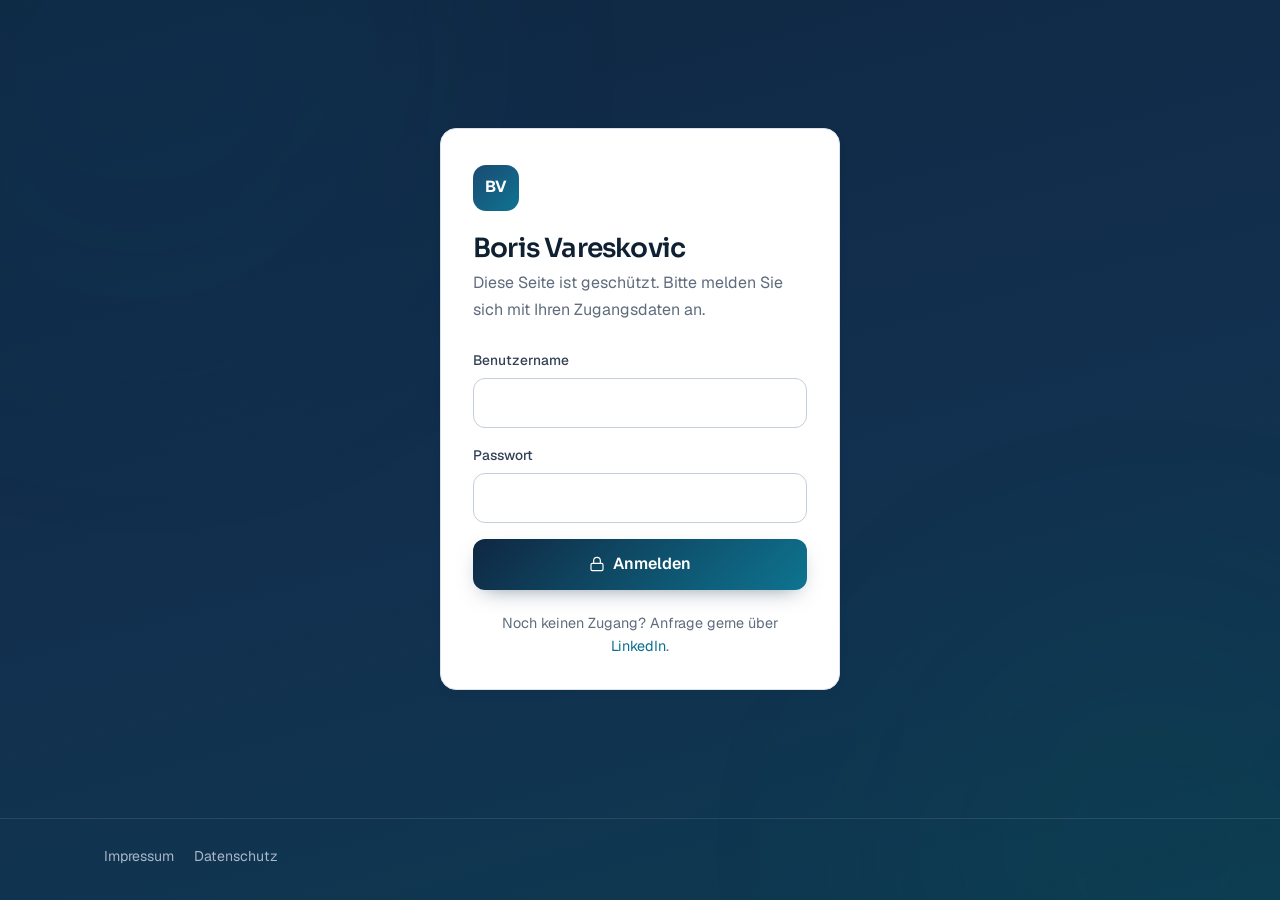
==== commit e56c95c6: "Publish navy panel with petrol accent Co-Authored-By: Claude Opus 5.5 <noreply@anthropic.com> Claude" ====
--- a/index.html
+++ b/index.html
@@ -7,7 +7,7 @@
 <title>Boris Vareskovic — Anmeldung</title>
 <script>try{if(sessionStorage.getItem('bv-access'))document.documentElement.classList.add('gate-auto');}catch(e){}</script>
 
-<link rel="icon" type="image/svg+xml" href="data:image/svg+xml,<svg xmlns='http://www.w3.org/2000/svg' viewBox='0 0 64 64'><defs><linearGradient id='g' x1='0' y1='0' x2='1' y2='1'><stop offset='0' stop-color='%2313294b'/><stop offset='1' stop-color='%231d4ed8'/></linearGradient></defs><rect width='64' height='64' rx='14' fill='url(%23g)'/><text x='50%25' y='56%25' dominant-baseline='middle' text-anchor='middle' font-family='Arial,sans-serif' font-weight='700' font-size='26' fill='white'>BV</text></svg>">
+<link rel="icon" type="image/svg+xml" href="data:image/svg+xml,<svg xmlns='http://www.w3.org/2000/svg' viewBox='0 0 64 64'><defs><linearGradient id='g' x1='0' y1='0' x2='1' y2='1'><stop offset='0' stop-color='%230f2742'/><stop offset='1' stop-color='%230e7490'/></linearGradient></defs><rect width='64' height='64' rx='14' fill='url(%23g)'/><text x='50%25' y='56%25' dominant-baseline='middle' text-anchor='middle' font-family='Arial,sans-serif' font-weight='700' font-size='26' fill='white'>BV</text></svg>">
 
 <link rel="stylesheet" href="CSS/fonts.css">
 <link rel="stylesheet" href="CSS/style.css">
@@ -49,7 +49,7 @@
   </div>
 </footer>
 
-<script id="bv-payload" type="application/octet-stream">p2cy2S9BHzue1GGTgIuPzO5IeXgGv0R28+oo+Cc9ugTjD9YOegBcYYZDbzMHjnPbujVnK7vP79PCDL7Gpngt8xtrN9A0bR0LRunqH71n3QZPzm+DxlqCh16yIsFih54tA/KeVwuRaM270B0zwFQwx2QeQBcMFVky4LhEaixCjZ3UnAYMvBV0nSNNj92ek6PwqJ3I73FiXkvMhnSZMNwtNUMqMyEuZ1QFdHiUPFmAKkkW+kC1nDSDogV9l/D+23S67XIULFH24ZnSOv5LcxCvT1wsLQ5b79Y3vvw9oRs46luNPPXGIIhoTmJOHSGDihdJYxOLupPLsXDlW34F9ChVe0T/h0duc25K+TJ+rYmklCXq/bK3d7TD3OeF4fVHSnYGhUh2WD94BQWn2u0Vn+HE0PzwcJnSQzygCO3Kh6M/A7iwDi06fLQtwKaB/EanIwvdf7L2jMKX81gqVsS1NjmRXW9gW3V6xThTQNYg8sZm6dbYlyA2qAs0XEFE71p7qqem2gAKu/6vQuiQUiZQDU618SiGvHM74zmONveSfBCOVMvP7CFlHwAxpLKL4v1LNaRQug7cDGzItOZ3FePXqKDm9zn4iMfO8nmzadkG82rKNPcFYfp1NO+2cfOagD1VnKjSgXdaT/wpPV0CAWZI/GpYn+COBnyfdr7tkfV6wZ2XucsChaAtUGJ5DmVbmYMuFr2POyr6QdseUPtLRwblQOF44i6Z0dEbE0Ovaj1PdsPIwxHv2qKlKW7oehp8uGO6hSdlJeElGdyXDq0oWo1rn8EdZSMUW72p4aL/Oep2iDC35ICt1TzolKeHFYEfs4txHsmthbhBS4G8PtXXBJsMxgZkEYAg3ozooVZKuS6x7PveWFFKlx5SegN5V14RNSfr+RlnKPKZPKsgDp3Iv0MMMIJeqqg9oqH3VTPLiVXin/xKiDYfjhV1XOB8zt1gVB3sdZSgMMTZSpm6VZNiNMHOhdQ1mXIzworrW3jaAGtvvZpXhRXa3a4UHqnGEK5FQlwJKhNW1v7Gvo8V3ZiSPoVHiFeHgvu6Nbk6y+db/DsogLLSeFOV9g8fs7JMMMuZVlVY7iY8Mp9Rh/BCP7xNYVllmw3PXLA2nTVJ3k0hNtC9F4OUe2QCurs853xyxQg3InjrDqTQJSBkKnlYTlZob6WiR049Oon9MIC909SALWTfxUUMS4OhCkHdq+R+E3rMk5oFssSMo2DJXytnMKO/LdBUtE572fMgl3sfmBhW+VwMV1q4y6oxddoV/zTWfK2X8rMwSmRaU9wgsBHK3HHlvSwANpziUz0Uz1QQ+l/j/QTzJEDebm9OjWaJEEdApdg0NtO/jI2oS5Zpt6EcjQMBtLf+VFPYGlBexH+BRMeORfzsYE1AmhzKKKbhvrm+7hH28poiW34UKWrOM7uHaZZ2ZYyJvqTWJGwdA+5sqYAo0s/gXX4qAl2tuB3ZPhe6bQwy2qeOPOrpRRYBPtip/76h6mSyc4yMmOeFzl4YxODozcNKQwwZd01GSLRWD8R35ofoBjFlOKxFVdDuBMU0n6H4s+XMVgT3MEMKZoTAI2pFjZwooe6lMISt+egd7Tz7DY0/XzC9D18MFEx1gtR3Y0wdoW+3j3hVu08tLUnmArgPizJRguBRMXnCV/xRRmZPssVxk+2IiwVZHKOxWhg6ZxMFA4Z/JTum2iNsXxm7RWZju/4fbAbl2/ftgl4x/SWKJJQOok/i5aUEqBD3Tbo9FI2c7ZdxnObZIuaJhBibmwAuriNe3vLJ9PgwpP0pN9tLI/s71DJqEWNFOHsOWsAIjHdl5UmqUDj2OuD65A0dzUMaKZ02jnX/BaGHg1mMm5zNMX2zN/2FasVdcaKBEsn7gzVm4ulF2nGiJbzINcc+grrxjAZn1jyuAtIa8EePMdxKYDhBCTseDho5/9WgUSnCjRO9EZg310IaxBel1vftijc37b6qGCPEqWEtI08Npdl7+iWrMkOJpGbhePpWBn5UaXgNM5v5BCW8flnzW3CFOhCiX/eWQmxQw8vOtFIsAplNtAQo0yxobY8R4ImGU4Y2jR0BvursD2BYOnP91I4lyy7y4J9YO8xgqMOwEA72HSuQTZ5PGNG0Gz1T6/jihrGtfY1DfmAmoZaSMBCC1rh6LZ9Tp71q6ahCKJMYzvTHbVcR1QTX17z8hA1EyC7t55QO7FcOtyiBx3MuhBvVZxUDgVLZv3XpUsk/lNyJWYGK8GkQ2N9Ib8X9BKQPCQWdxOEaW95qkFW3FVhJH9j5mZDNWZo9jKcSucZ9NZ5elTUPoVuyLFdOUoJGV2PALx+UYz2bM17IX2cLVPw18m0mNRm9hYsoUCx2OhWtwWbIqxqEIpeF9guCw5bk26IThBaD+SEVqKP6+EtFBGfMRWvqtQkPJnSRIuBOMp/U1PMOaxTshCiOgAgyFAyggzNrZdFcTk//YMm2yqZAjdJoH81zQQwJk6egyuIcvQG3eVoA9dSJyKBPqAttaBDJwBzSsHqLqONj+8WuN8TAjEOOHdt0q/PIo6uVkUanrO3U0M15mKti2BlzWE8Efhw2AzUlmnV8aiuXz39vYTCzC5J9FDCA50oqq+bA26tOCOOHwQsb6/3HTwu7JoY93MmT1v/KeYZ46QjoB9CYRQPkoYtdn+J/l0adxzXfey665v2IPwTBdDV2JGPcZBHXf0CPxwbAex98PHwNCEELYRn9iMUKZVB7vseQ+SpFIIb9mmsR9JVInD379OsB4yW4RharPGfO/mlZyrYRcdceqZK6/piKZrLDHpv9DaOChqJZviyCCO60Ytpn9dACEgfamhaoDlatkn9WW7fzBzBSGYxe01JPRr4tappIOiTXj2Ukji2AlZ0lHShBpdavYAxtsxpY6HdbKmW4ghU1Cf8pC1XhzgKUs/uyYJKn/[base64]/8ZMtjcWOmaveDl93dFPtHysuPZ2XUw31vpYdfBvycx8uyELh3Qwhx/jOK7ZiF4+tZeQa9POkOuzHZCRiGKVzcySO/pKt3t58MjQYAPa6HfpHhUQE3WDXuP/Ua32Fos59qwpZTQ5Uu9dHbnrkVV2DXAHQgv9S9s6GFJa5YpfFHBhe8DusHZCGdsy/Zjvvs9+7m3yn5rf2v3Xbo4BOTAb7OrHj1GMOKH1GhVL+4Iv3WcTto8Sr2XLO/EBDnfr8Nzr3KUcHGKN6Y4Lfu8QerCDy3UI1BFPS2eC2Mck9JoiDJuLIHN5aoddyasV+8PelmwJUJrcWys65/TMbRVQI5wzI+Fbc1pTZVU88MdtQ/VLr+EDgyLRLB0gDEzgFTzVma0hoNCuWHGg/p9wFtSVwNxpqXx09SZ44kgavd3tRRH8iVPDcEck5wSS9iZEk3+159wL9zsxa1YC7BrDEF0eOEF5gr3xeVslmR2fZ0Lr5CmFIw0j6N8ZQCFymUk5it73qtdQG7IXrjj03H8Rukf0icPCtIoYK2/+X8u23Kh9JiBzOVLxzxXJir5KzG542X8WM5ogP/dYbcfmI0NlhwSykeYG6cB9Jq1goMro2i4GxiVnaoatBANA0vcbM30ywVq7r5aNjo5fDZA+Ex9kLKg9H7T+y5z+kFQ8f80z05YADFdm3QwR4BGD/5X2zSEKo3t90M0Vdd9F/[base64]/j4DBpCZ1Eljg1T7h+VrZqasaps/cg3L6heQT9+lhXafPkHCFRjQVOq1ZW0gAuoiNTY8KeIKe6AhPNBkRW6ZeRPldJ6j7VR2GV61GJNVtAVWrbO4boB/gI1sJJTi6njwJ74BLkbn5D+4h4cW5slkOoCrvET/FbJ+FWwrpNZ5E18oln1PaTIvcUA24GJ8XTZ4g7G+R2yydMiLUK8WS9iulY1rLZg0LYP6cCuokk6dGGceEaHUA3k4xPCuNccK3afIPwhSx0udJEc+m8Dk7FqMCbT3uzPUx6UAQ4eUyIOufuvlwKfCXYLE9Vs/esHWCjf9OaNrRVjRP8mn9gHglq9NlTibQYOsPaTJfqFp/axksNIQFKzniH+6IHcbY4QU9LYS/6hhRml6pz3BUQTdaIN+M6XDGFS4mdTZqvclVK+WL2l0P0Fa0IZDzpJTxmNC7T6jC8bAtywMbw2D8jpFyXgRe3AX0XCosQCAxx2Wv2XrAwGtDmJvKt/zY0kmJFEXogXQ6BI6AebcQ+dr0tZTZnUrLHL2dBrAwaNvj9To2jYsYgXc9vZs6/5SRmgwL4XAePOqyvzVIJuhFsCyXdb6yGHiKfHI++pyNYRCBe9sI7oxkrYkyZbPjRfrc32fjqfj6scBk8wXu0CDu95fTWqfTEeoNxZo83wiX4DFpMnHpxvee+cvJdzhpYQU6+ZaeH6FOmXtbi3gQqXhdj5e47Ye3Kz0JkaIdBxSFjfQKm/[base64]/dWpwgeBlLiVbOI/lXU3EsWhU8m/pNb2DEvqOYqVqFc6k31NHu8gQdPvKmwOzdfc17j0ydt5EYPyheJJVdc6xJoUkjMSgJ5BMt5mtaKlwMxrHmUSDvhsIiKSWxbyeHoiyKgjASrP/CIFER02EV3cg9mm7U8jifZsu7705y/czEKjstiYKwG79266w1dlvo/[base64]/R4daypqxj9M7fAUMZ3D7mGjxHjX5IyXKGm64ffx14kXCB0cggFOYX2P5ixSRo/WZ5+2rIMyMm55wNOW/3KTmm8YuGM9EY2uBw1PP8RQikStJy66P+pWVXYXRiuJT5wB43atWfDhBSBO3CkuCKadBrA9q/XztB5I89hwKOEDelazzkoTbqznAtjOkO7O39hxRJaxH/QI6/zAxNHADj8UWiQZKrGhKbdnM0ZNUrAEoi9tb/8Hxq0Qhgh3P8QYLsse0UcZF4iEKa7N9dDbb2Qpp22IQ8HWiI9a+hQZJOKJiEZugnYM0lfL2uaLyWLQiLS7sJIkHGKqJGQVc4SV3vQ4tTSBYLiK9xmVd0xG6J5iFVs4FULxeiUeOc9vq6k59kcm7va5ud248D/4KlzrgEl/JERAMWeMHtHIpOLFoumvhqjYVhRs8dsfEWRzLq2VsCOzcRK6/U7w69OGftPFsrAlOobHfON6PfbKANgxkW7AgTW7aJjjD2/Pg6ZYcZ7xT5Wwx/9At+do1KP+3RkSdyZnR05kU1g+qL6kHG2rnaqNohpgA+Gt3gF9YZESvxDHJrQ5+43p/Gd/K/USLYkf949zp2T5lXcV9xazZZc/70Lwmfa1vdSymU56q1wkJSd8ayucsBB0MHplRXYD+xLsCuD1czIJ4vTns/BL9vzKrPjovEUfzx+iV276PgkGEheRBejtAFCRkoqQGJaeSOnGk/mt02GhTQRl8RtzC6slxAMLUPoSsOgXiFYP5I4AeCipDkd3dn3Xz2TdqhnrGs0wTOqVaNc98tUhseoqJrmpfrTJlZqPEzWz9HSgWLaGMGU71caBMUFj3F9oDZLnf87SeKhTU8di4FJIgqz4nDVFHHAcmIJaqPRDC6j6FYwmbTJAvNFLS6xAS3lkFvoV7YdpoDZr/ShOVeBV+iqcVQLUdOfP6ne2k7iQQ/aYoTF8h+ATs0sOwrQrYWbAdTeS8EL4vmRPFxcPbZ2xEaRECDbfzb4gw/bV6wWk8WW8UswNTti/xYAZC9USV3+Qu04EiDtUUARZyH8vMTR+Vk16YKjw/dVNd3cO0UISVGjzsx+fDuwRrySPAr3hQTwXxxQRENtlzZF7t4DRK/kwdc5z0i7vQu77APJZQ+ViPR2KkEUokNwdUiQ8FnQOskhZlEOy3Afs8aGnDuxdP/cICUFYuwgoP1ZT/GTN4cg67WdOy1siv7/[base64]/p8edDg8XDdK1MW34xZBSuvjMEF4ktoVBXKXPf5efQ3GArDpUtW0zevKpLBHoqHYX2+d7LYR+CnC6qUn5Cr8VC00Rh/SNnYiF9c5wxVRFeQKLqtfO/Xey/EW1HuA/IWAzVX09RDda37WOg79QQlfCaqmRGVc+ygxONcRfuIb8I0XIkRSCE3VGomgwpvarz5LzUSmq805oj/haaONy8PxUEEm69VM5koXW0UV6FZ9b3uyd3XJxYH/4AaL1IK46h5O2B/ehSJ6WniBm3kYTliRawvgBwdSS71WMM0dyCiNTasThYk8f0YXAHAtkUmZphxHoj3gYKLKFQsbTter7QeP4yiIrUqtx7843kGso1PgO1T9ySvuxypz3kQ4JkfGsu858xHw8Ut2vVcLGVGvyKuAN50MZ/C+aa7xCXlAvHg6KPUw8Jw2SPwhlbtWP/+2mgpdvKR7naB6I1NKx6bAQQLHQxobHI3ht0UM/[base64]/L2fpmIjOqXihLXRZvsy02YjaMpwkFapwa8wsM2QnkXpE83ZYc0P/J74JxhUaJYLC5FOjkzfR/3yc5wlHpDahOMOASM4WtN67uVkqHZCVqITcq41V1j1hNSFJhp408Ms2xyn/EuDum0d69t3CbWyv1aFCsSRgALBbBKQYuekg7dbxoMfZSknVZLkgGaCkMDFoezhHIp3MNfPu6cbTJzttkcsSY6OfY4ql+Fel6zpnPTzbiwvaIex4MgI/[base64]/8z6RXWPRI+YbE+jGKfKSjk+9WR17kagPBQdJ4X5RzpStSwaKEcSHnERmmbiw2kUykgQRnsMWMtPIQW9THsxFd3hcs9l49zwu4r42DftWVue2AAO/XLbpwyJgMXI2M5/l3KdkUZdM0t3GcB6Fnv5ovDihx/[base64]/xofShTC0rdNCqHIiagNymepA3CPhQY56TQb3DkR/Wi629rgdQ5ie7vRUwJjz336SJTc27hMZOp2NGTQa9V5XkpFkt4Tt4PVU6r55HyxdGgrqA1vex7wz9r6sTHiYZdzsGz4EEwcjDXAiQ8yiFrTDKdvwquXtqw48z0f1VCiXtmpeB5+Vw3GyWrAYRGeWihNMAmxOTMRCUyiBbc0zK04mc+475Zz9T7/RG7OQSTAv0k3AE/AccTc3TQqYGrWRvW1Sm/3AxI8FRD2/k+ZvSf5QHB2tIVh+8e5Hn0HhMabJuORMfpfYldG7c6NfYn5k59bcOgvTOKQ/aOWzY5p0wf7ang00lKyUVTTMAMNfxysR60BhZG1f4NlLInJ0yuQWo2vJ3pROMSmcEZnO/ssrwFyW9DalxgssNeWiWyizBWj/2SpC4rqLPXX7owrSribfKALBSBmJz4y3JxfNkT9Q5RYC+6itObxe018rtLUvKqItyHXnKOPBjCmmoP8drZzh6CvFBGPHjWjUa3QCokDWOyHEMwQiI+U8Sw+hoQypuZ6oyq+r/ZdyFxaLkEuTK10Dhaze83Orku4LEeXEk4RickwqIsoQXh9CDbJnTYHnDbBi1/cdNkdL+h3a853Lrdiv49JUFuNB1Wkpxp5qpbx7p18yCxr75XpX2bBBn2KYEBSfjOSollWQBT59ilvoImIJj+Tw+Yy7cU278xeNQOS6i3t4t5aaOl8FcsTOhxJpJzduNnm2brzNiKzsiqcLNRmeLq/r96QtttCDQqRx/73NDTeXgRZCvPXLwtUG4lF0a5MsjOAfShL9GQuGTZA51WKXa/38NH6iK4TeFKOLk9C7BwOOZ0wz7fBIiHONkejVGlp1M0zJdcymay8kQxUZNtyFcuta0tvYWYMRWv+NWPmeISzkkRKzWpU3zHSZpy9SyX/Asr54mlaOVLKPQeGGoyJH65OrFhJ17CLgrWukNThGrljfLPTAhxdN3HL00uQ/INET9MUR4DgLGo707kz033D2KyhNS4Vdb0OhkvkpGP8yKHa3dgO5gT7ZbYZQ42QCTFx/1kEZjSGqLmEeC1pT5F6lef1Vr9InGgW5PzoOGLCR0W5/8hFVEsM3uNL2sJhAEUjxCdT5W0TyHVC9ry8NNn+J80+dubZtTZhGLiGYqJ6l/lYkeEFeMy3ztOt1w5Tp0tWpv+18dra3tU4ApO1jkyniI119vnSDPAQrAdUGwlVknz8IwgfXCtGTmlbDAFOhyOFSyJ2OaJBg147zj1sthR39wg92onivE/qwvhAAaBWPNOXGexC+EJg5rVtUcQR7g2j7gQVwsMR2zNn0G282nrrRoPFjrxDj4KMn6AtjRi9QW2JlZBmY78SJS6IVRnL4mDU4GlBRxqE15CUDKCKN8nyIs79Ws/[base64]/t3O0k6s0KAVsw+Uw8d+Tkpsk1qkO8yEM1T/lKNJMOJIiNhPLwo+NANJ4Qn6QWPy209unYuulpsJOl/c9mWXsPoPTEkKDaB0b6ftEm7SxiAe7pkm8RSY6ZeD0jllMsBTd6qNAV1OJVkNW5kgJsUA3iwKVpf1Y41T+giOkr/bW4ZvWNwga487s+s+ZG7R/SeiYadvaBDIDxryO9elxLMion0Gky/FkfzjXjQV/znkW+iuwiZPqvjfFA06Y1pH0FeLtjL9NDrThBx/uwENvX1NIeg4ttIMuBuoQk9rfb8ebDu+5BbjdKBUABQKb7TCIgdnsWjC6ruK7Rly6jBtM/Lr0TwY8gADRdhUGoGiJnGE+qR9CUs1n6N6jPDo9e4IWOhpmZg35WBVCPLFNC1YWw1LABj6w9G4RHI/uvEjBd2939VhZLJZP8jp+TFRMPjILOWXweyvMjmCpAyFQAkgf0Pp2NTx7Z4gSmLX1rsiYWHcplmLWMVLzkjRYCAJ9DD/mNE+l6wHCqTpn2UMVf/MtmM/gq6z2AHSE3L7FOBmq8qZKi928R5YRSThFIwPlXfc9JVrWsBg3y442aYqPEjDhSQ9zOC0hWiEqAinqGcqHPBq/n7XAvuICn0GIjIJHopPRMGNDVmV5VROtp8dr8m7bUiyVG4DVgukw2EhGR/ujRvzhjp/aD+eSKbgs6EiFCn8gLiBNxVPNaqxcAU+etBian9eWMPGYnAT3NSCXwQqjDhKBBVPLvzq38uDr8oXse3fGUvb3Fcteo2Tbzri9WD07zet2STNFIWsRSmGYZlNSVG8ylMe19MxFUBYBvAdTj6R4jjryO6NWybRUEm3Wv5o7ryUHWYj7FHDm396pgpZ//Mv2TaoQbSuSvp5c7lLoUQDWWYHx3/ojFxBCJWtQVkGkOSLXfvx3gVZ5avwKLPPxlAJ+udJ2G2hsAFa31SotaYtUgbuCT0suLXBfq9L1SiYgOw624CPJctEGdEV/n9iyOsC+o//hXBpgdBakPSlVXZMfnHoTP4n3jOFfuxMR/9b7ALw3fOi0y35oIBqPSGd7rpEdwhKRLBCA9gWAEzuK4DoTzwf04GTyUHm0OyqkAjj/jooUoScVPimn3GGejDu8yjpv96KCjVVr0EPytT57rdGXWnIUjff3h5/am8VUJrMGMM6UEXXIWr8ufKQM5hm3ydOl8UoF1Ab1WqBltcVP+OaAUxCutEYQPkcV9UM9tYGWaDxR0RzYkDgMIEnU2wpSmr3ude7KZiRXUzES6dsBTbdNydMVv+1G1T/fSvb3CPFejGtZl/Nf9EuxFs6hQfuVYHLUTVJyn3N8tm18oC446AI03GzOVInIEE//m/guVghCm187NppdqIqKTk69McE1KxbF4tKOBnQkZlt494bTM37wPLad/L+7dSNBWh6W2GYamPdiSHzWsGgILoGc0J/1coo8fGcX7Of6sRwkYHFQ30WNT2Rs0pQfuvQ/BO5Q/436TsyPfHL5rS1Md7PSqsthsrSA8E5d266jxBOLTzZUaPAjuzDsJlAXiSwVufI8lN6x62jKB9mslyflytFP9LegVJ3kTyE8DZ9Nn1h25mC+MRTcVL2VTM01h0JdOLGIGkVOgLIA4RFNEbqRUHRh7motRgOmxtkiD+UW+6tscAo6zcwa2vJMRrV9fcxnPr87/Ylm2jeg3J5Op2GPiriLbQf660+FjGPBY8I4S5/Yz5r9qiDt+a9rS1faNDT2sk8iRd9QLgC2AFvP6vwJDS8sWi5qy+85tmP6WHRosS6ToG5zTc4aZFoOfVJ2d5xUQ8wszV1NhvT8wmnhXl2FFx2hxqoj++mrNP9MjR8bn6l3usn5q0da/gjlQD/nhg8fBuYQkODDAiSq5dMnvpqsJ8E5FDeqeK3C4oHAtcxp7Rvv6rBK4FmqhTJ0oOmJA8VenzPJM5nXgC7F2ukYDr1lqjle91Pv0YXS2w8o9zkKatwz73SMQIjD4Oy1TsnFV3KD89UQIWr1gcGcq8FTwK2PcAaoM+iu4EOD88dJ5H5zMEJjB+A5WYQL/Y/ic+s1QC9/+c0YtsxMEfyJtOqrom9CqSLsIozaLpid2U+YTY3XgSN1IFrArkaSd1P+1kStXWyYfkXDpb9z9madFgX0z1fT62uwuTJXCc796xsHpIE9e/Ht7IYg8aCgkWCYMj1I6+HHidUmsiAUp3aXci8SeMaV6kMBZM9yYSrxX1/sXkS0Kd66oMsMMuUiiZwtiOL71IDxOS4IVLtu534vTKmUVORrTVfqvmpoey+3eqrpX3M2d50h0fZ5/nkBQVkePNlulPPga/pYeUsf0aow1VBO4e2fcICL5T+b/Is3v96xuxbECnd3xph0Y4P1R33CkMZXF7p4170v8WFr6jLNqQMY1nZ1l4t6t4qip3hmIyfLPXGJRO2kkYJk+w/xaxoA0yYhHMzaegCrnb1+JX/sKPkmpf+xnVDH9d6WtL564WCjJfSiwZCJcl1H4K1rlHhe+Yow7SWmnWw3wi0sbQZ+ucoMfx/OD8/ClqqfNhaLtK5+W99rZiQVOfRNQhzmg8g69PK8io/E90L1CpfGqOJXC4PbFJUqGR72cOwpjlq3rCEDqiZf0Gu1Ze6QF6Q0Sgk/PgoukGgDOzou8P2MsliAj6Db+S0HnbqblAapFI/oypOcgfuXHVEnZ4h0dkLgI34sMbx4x1NM0N25AJd2+XdYZhDSTDpkwFuClAeNYd/5RpvwRk8F5xoVF6R4Df7XUVlXxDzzSAafjmvH2ND574e2CETsdUqBnC/xOuK8rkUNEuJUUIUoVvnBdYFve2LUxc+w1qcUVaOgMHnDAI21lMFKWuEbW0tGUJXlnOlVZbhQczdVx0YVN4Rsp3nc/N19M9AWkN87UfERsechwC/[base64]/[base64]/rFmY/o5CoI5nfOI7zCxaTgPs7sSSMb10tsd0qlfIvbEj+ie11Oun5UztQZIUG/guS1AhvyMeldSOZ2b+ipAXG3x2+Vma/ICclWk9WvEV4G6z4LXXJdDqmMuapYQTSaAJ5NEqYBWWoch0lVB8b4nb7H3T1/DcONJ+YRaDt1+zKRYUsuhOD1I76lsBT/oCYktIu+lyc0oBFYTfDZdgDoPoXrmV6sdqqWHEr4QT2MxGrzZqUZpP5pT8kHEvH78T7YnTvRItD5BQ7k4b4NTTIEbebRpl8kvFjHGXPvA+u8zLONiS02EWqHQ6tYudYGH+I/z/TYXrAnnm8Ems/6BRgtDHCPImaP7mf6nUVHxWVwB3XLRt7KlBkQ2+6veFsJmg0MP+izGmNzIg6XyyDcJaGW80pmDoHxnJbUHBnRgvkMFzBQGNdiqLRAOL5tGti7LKmvH35+ri/KFbouy053oSO+QIFj0eayQvTBlnFMZfD2f2/WWf6cqr7gLHxi7ied6YOT2cu2txDqzcFB6P6ZipuazQHBHJgBYzId1afgjm47mhqmYqv2YV17DZdWkAuRc5kscxYrwQAtn5is9S/85CsrY2sGD3+9MgqLFKSNMIIwt/qFngOAExp7XUavks+lP/hr9nrl70rVykCeN0LEdIRFH9kcm7F0He75yPk0e5Iii0xAorQd+wVLBk3YC2BfN28zUXqs72cn0V9u0tkMnwioHvAuX3xSD0ZNsWe6pXNDLLYX/Hn7LNnJ5vAjoV1Km7b6olMs2UamCMeoqZk9RpbejYzLuzELq/rkt/EUteColrqxENjMByNV9YkDBnueaDPfT4FunE/UWp4niyN4TCuKMnsAt8FS3Dv2ddEYyPR2aU+kOzGJHnhTzmmkPZirTOTzLdQ1A1y9kYwbw79EXaw7VjongEusXvazsA+bVfYDn+okCkaZAuSl5fGmrrWO3GycR/ZtcnqTP5VetqxT7Lg8wiamwmf5L50ctjSta1L2kOxNQTSJMMoqu59lPylDdP9jX3ejvNiuSM64gvPcUubFcTkj+tqk/9sr68x02xLtrQ+1YDClKL25O4pUyGvi9ZTXfcYTrBtQQXdw9bMqOdjji4O6ZwvdIT1LIpUZFWfiQziKJVuVEkcAVDlt7pSg8hCEtWSnWXVAAaxZon74FfdLaJ8G55zRHOAY7mmR59hvJkAB0sry5DYBBrdpyk/HO41/Apk8W7kvwRxPjUYCFoB3pXRBAtZksgjomyk2U3RPfafgCC2aKqM7cC2a2H0OrrnvD9pfwAt1XxmB42/JLZF3L0pNlhyScrrTb/wtPKUcTucmE0xtUN0ksEcEfoDpCP8U6lqTXB1bVt+1jM7Lde6icV/JOitUg/[base64]//ngIQeCnCe/a2PxGu8pIN2uStXH3T5+bSAJPj/88D18R0HgJ771KYxk/CEMoRkJh4Q13KjWI3Bmp/[base64]/rKXcL3WhIR7Krd5aj2S2o/Ndqq0XzQsU1HGtg6L38JkGWo/lVhR+K1ef3zhw2ML59XlGDOe8rvYQqHuJuG2Z82b4CxbMpkjFbjqqADtu9wdYCFql4avJOQLbjadXEgc5E4LL9RmrWBPJoc0hJ4mSxz8FTYe+7rRKsK7pm/W8aAnUnGuFp9emV4HD/Yk3/O8ZP97bW+tJ6SyoJj0iVFkJeiZU5DB7X2/AZ99Bgi7EYob3ZXeoI/Sk6q1a5XR7+6BrK+NjxilEYEedcM+CWWGAffA2GjOAtnxUaajEhxbIA/i2WjJOecylbt2FdlMpf321RBadqdbtdmzh8LOjIe/kXttq6496y0kxLAjQm+EiDrGOWpy03UtRb5CCNntBlB2zWqdIDHHxQeHeJKgpfeox+BKXkmI/D2xf3fuvtTevSTqgNNWSPXEEiPIHZ/h4gPno6mcvshbrTttwwnzPnnz65YcGg9qbhjpkoLpIiSndzzAJvaWpLeHIZlZJfAs1HV8x8sjK4wY48XCQ0inJC0v20mFT5obJFzqgpFqBeSKYHmSrPmaXYYD0evvw15A6bgMSOK+IGXa4P497Rr/f4Mp8WDCkvwgGw1DM2gSjgugxHeL2TXIIkxNhwxtAfjcskDQMZqV47pJfySsuBOIckaVX66/DK9WuyKCpJow1MevFEQfW1c0PmROW2DGjb/iqYlLrCuzaJ4pehi6UTzKXbJd38AQc1ZdGIPdfWPP/HI/XnMtn6EqY2MUtW4CnEiNgu0tiJRpthOPVWv7euxQpzoaB/75+a7SwW5rD2vXmFt5PQXZMQQJeKo35S9wHFqPINpa33dpzguwknS56A4EGjJiC3Ex4vg7UprB4olKHOTz+yz2Ap41IJcWnakH3sw1gJJ2pypE87vBDV61jwkYAP24Uo0m870B5yvHjKVy1feg3/FKPXjv3epS8Zp4QTun60LteFdg0uR972BnmQzJ7mDEuLrCsb60bCsiT53EoiIgHBVOdTy1AVMJYQZf7j879q7oaVI65tO4VmboASsN0c2wbmY7BU0Jv9SQ7AeHEeWnExyWZ3DNEP41iLX0FVSy9n6UNhN+uf5gU/FpwJd7UwceFzZrD199L0zYoM3z4JSF2uwgiX8TxvKMYERQEshoGmNsuMu4TT8X3RQRioDMqgin4cEJ1/UEA98VvMnxMqvKQPyRyZl4RYg1nqXyCh1o1HvU6yAaVj15PuEqHYisVXEufoDCCzASuBYGrXXerYoqaNWtz0qKlorpsiVolxshRIw244HqxxA6vjcKsl4hpsYQcY/Chd7lmMCkyyJXEmFIPcbU07i6ujTmM60KaSDEA/2hz+dxh2O/mwPVID9Xvk7nucJeuJlnjv4yDS2ALUPVUUQjDe7RMCib7tdcgPyKuPA1JsAcZJPOw0NqrxxV5ny5ZWhmL99Nc8mxNc7uFyBQvX/GMezOtUPG+fbg4Omhqsc1vQW7MbHytgc7G0UMvTS0fejrxwkqNEhvyYZg36EwwuQ3HYynIxtBfAr6csK43as/0uLx42rGBKyL6GUnH8wIsVfbcBZdNVRdJP6CPqFXA32zjnK8+l9uqAi8rvOizUS3fZuSrceenC2fszDNhYkI6pqpfe3zal3IePxZJL8t34TH++GqyN7D3n2jZaVdwbFTwf7flPPUBbU23uUlZciEE/MGAp0GhM/U8aRXZu2l20QV8E7G19270By9ouEeu9DD50shXCjOm00Ps5QV5KR4inoH98I7P8gebV3fZBuRdnPJNV8/tgvYe0Xcn1wfG4WA8SMYdBxkCB1jpfNz9MeGEiGUkiyWcYJUY+vpGooi4KwtukSVQ+BTa3UYvkiLmgo3ZTbBLJ0EPfy2/D/Ca+0xZvhaJKxlasr93y7LVqTWuv3gmSZWdLQ6l2bFIiIjOzSEJwBvNI907GcOPxyuoMvrGUyU2mbuqO4KqdUtm0eJNEin5LR29B9lS3aaJsSbm9WoWbzQhMZZ+umNReeVJRalE8oAtrBPqXWKogr5P/xl+z7KDStUvNdEXSVh6IfRwKJaU/ZclASYtZR1cawz5dhoSybqfs2wunbnP+0szScj4slw2HDs+HtYQkv1nHZpXol3geBcU5sQMVBevmFKIzHJjKd7m4Rhe/DbwsyrG6kYsGsniIRWQ885PO00mmsuFVub7I3kpbtR5QgH5UHe8LWNchYNLig5nYa6a3v7H1U3Qm8LHIa0r7dUwW8ZT14BxsPmbKmwcqWODSW+R56aSA/CuhdUO6VkCVtWUU75bVnZGoVOSaW1rUrZqSsKE/wKyWg1+gD5WzQXN6pHuRzuMZsxd+MAjLZyJYlIol2DtRRIt4ZMf01bFEW9+jDsRrbH3o9Sme+SOKHhTqv/sFr7xlQs2eU+DRvnV/X7qdOKDelKbqdUqHienbJhntYRrTXiHRPhJCt1kSwlUIH5P2GUPiVH1QXUrzsiAmH4c+q/JGwvmma+Efz+iz09KidDx7vWN5E87ZDsm0oZ89TtTQdWcI2623eY/iT7sgQaCkCrDhCFgRCyuWxLYBjOphcSiqlNFbt1sLP/RODmzb0gxCB9N447yxTY+kuiENSkbbqxJ+vztujhq4jAq6yeO+OhNvz4bo9Y7Nf/cyaC+tJ1gQslpixrhVLxW4E1t6E9CBklF4Vnm7jUkYVbSrnzdLXqINkkeBqah9Tgat3r3Cn6a1aNSa//eyy2X4njhD6yTT4Y5lSM/RoyXZE/0MmBi841jJxzI/bhg4pVspwAKQQGZOv0l5GoZoFc6NoegHZCef0I0yymNuW0aO+IJF3aBomnuDnop7E7b9WKhHchi3VAPkJ1ILXNadpwZx/oNayGLKX2GL4rqclOOKQnmzr5rEJ+j0qx3ZV751Q9bc9wPKCK+Ldr107Z1AvZJii2tc57J7Mk5GQD3fHKcXaGu5CzB+Bhx/UL2YXmKH2EB7KI1ji/uPkdkjlmGAHoDF13lWWPFRTRefKZPKC6mIq7BuTfSPAme2XApfuPg5L8Pgk00/2u6BhnOBfXWAFb0jBsKBB1kMp5ZhKuK6jQEXdvZg0arcHSxZWklEo1V4n9jdPB36PHTQK6c/QkyB8r0AAuHg6U9Nxw9/DF1MB7NfgmoqkfW7iVqmxFEt73zK9RqwG9SOAba2LnLyHTbAu1NryZb2+4ENM9mU0v2+1Wm7fz1dUtMNCiwi8uHW2i5Hby8YHAB3GCW8ZxnKhhqKQEwyZwS8NVhDTpHQ8gKgIB+dSsa1LqTVST9JYNiUfQqJ38cpoTw3cXgfeXyEV0uTZoTRvXaXl/eLPlvl8/GG2DYA4gmJrLKy46C46qnGUhCZqXkcqhFZydFLedgHo+LGqe8vrHiu41kuo33P6t6TBUxp3bmjCABriN0DEXFAN1CqbH49X/JGCiYl4K/ve1vH+oGrOclLbMsG+8JUl6rrn7KNcnAKGoOTYWc5d0i/zBADx5SqK5a0hKPfwBd6SdFQpDC6gi6vftSIjZVuq0aMVM1bkBF1kcxHiKoncYWA3Ll2jpJtSGyJTVjWuDyQRfc88Zcqhgrp9ORg9KV5m9EpI45usFaH6RSV3ltfTyDkt4xhGemuDewfep+riwwuSe/htbk+5qfj3HUcac0jAKnD7b1bFw7Sc8guR+E/NoWe5GRHs0Q+NzN/3DEWyHrleIp7XMmw2EFpa0W9KN6IoS08AmyFbKHW2rWryu0oW7UUzIW1BMcaiuysPAw/PRUMt1rtQzhpyCY/amT/uZ9FKKI4tUSI50bD5tK1o8tn/+1WvSgaMaZmCv3VTy29mNsGl7KKdusX8iG9UeWnEnI20r12LWjC84TW+nkrPwu4xAHxLgVOmSdmvDWwQhMo9o+zN61j6cIakYiMfaxOUXY8b4aN2Dn4E2J74Rz8kF5XKlW/simFn4buvXtZNAaovmwkPToVx+/z3goElyXmy7Ck1j6x1yJI1JIe37W5j76tRU9/UzHPQ1qNh5TjqO/339tPjlKmAtGCXssmiIA1uVCDz0q8b7UcvLN6UD9RFrJZcMG5RVRdTKPBm5fxp/xlK9ez9ATk+KcSenSpeAhgUCwJnPbbIepajJ7J1Em79yTLXqBCdRzM1ri6xmBzVbd3+0tqMWjxDZYbghBqXuQYHSqim2H6OVM0y9LN1ThpFGoexNyWeQ5gXlxg8Jt3Yfq6t/lD2QtrbhhytirYSIKofWfT47aG2Rk7RHi2EHNEA6m8zDTCWqEiLbqQxdcfoMIqWREoyLaiiGSPj8hKd6BKvlHsC2YW5CR9ggdR2hKmhcF+DIcGIgbtakWet3sElKg8gODdpgXI3JttE/GC29gIPRffKzBOA9ay9yLfDz5S3EGhxznALQiNzAM2dSog+7NBcPK+zdQQPy73FDyIGTqXH/ikAKNCp1XyTUt1P9zLxKqJaYWiA0h5KYW3oo6uRK5dnPsc7iRjRCT3QuAus1Gj8qGsnBojda/5jvkSyQdWdRXGLICFXu40cytEvV/gEGkFH66NCW1T0EaXQqcNkoXA6stnYAhakuw8Vo+Bzc0NOHbDw/05V4kKlAXyXW7JA+SI2CLkpUhkbW3fvhr3QuPSeu0DfsV2BAcgEs3gCBMKIAdMeoNY/bSlyBqSLykekI2A5PU65yoGegpvP/qfFzGS3ajPJFcxPHOGoON0RJuVnyrpLNjgqMwBP6jdUioqaZPStAzIw/dWtcfPKSN4UFJuuY25y/UlrTyiGxw1sbeFWuKSTWSy0JSjIYuqWo3VFIp+1bJLwdWCQpolnAMJX8TOE+cLnQBpjuAt3FSNPCN4zM2j39q6QJNoP+8dkpLe7V0MmF9tJFf/[base64]/mTk9b7YfR3KnZO3lyC20GJCPOmPzUgQjzC/E9HaqEUr4Mg2Uvl6cHYRkw2iHO5fnORFhA1kW3Q0Lm49BFpgshPt3dbphGwQS3xevtwi0G7hKHi+uOp6xhpYQ+58/n7wdHYfGEv5h1+Bvs+8+dsW9XED9JAi9QBREUqnSZ/UKPtGx/oWafV4aPByZp54JdFhmhCqBz1OXJQB8899tLv2PRENKbNBIWFHlqWHQoZsT9qchpB6aCjEEyTOBymKYgH/Lj3dByHvJiJorG9rajAYptXjOwbjcscW/21a2+mfO6Y2tTu6DoyktZT3eIgMXC+iL4szxoT9ARrVOY+vecAQWsB6q8WkfeH58ZMoCH7ilxKDQuKbpUrP1wcE/zsFXuofpQn1yVQreHXZ0RGT6TMp8WIh/Y5Ce8EMumU+8hTezpzdwfpGdRRpgDII2nQ1PQrIPzoJoACYZ3wdvO++txg2WWMMNKWvk/aBDk4NEjYI4AWMqCA2EdExjs8QYrbNeygf1a8rVaBfOyPdb9dsa3ecVGEJxQ6GY5ArXJpUA+MWR8HNdvvk6X8K41EUKn2zdthFqCeqF7gg1JjIE/D3yzwhDejpyHXNkJj/zxq3AHF7Qpf8/[base64]/G/gjW3KtxZSL4D5N/+ZxafzZ1KlhV2C+pFa3obYOIjANZYF9NIeaFC6cD4lIoNREbn7nlM+wAgJJJQWLfwLXiXfLKoldxIIAD9Ikp/2PZLs7Bn4ErPgfCr/23nz3AqX6/0V03UXFJyVLdkFsshgZpEPLHZUn9lh6xDufXUT7ck9NVjnS7mWX4QFJHeF0VZfc6Z8phH/c7v0Fb3aDr4Y2AsFriUGu+AqAjRRdq06xb3w5b2tPwdRK4ku+uj6EkY+OIZmCbCJ39xoGZ///eohr8tPfo9Evj6G3U7x+fqaO6VjXbqQi4jyHy2WZFPZ6tl26/sRKJolw+J14oHbK4F7GH0wObxrGQHQ1RhtA3LbeT0fVKlbmf4FRgwmEd+V5nX8M8CMAy0TLZosWT6sQk4XArIrba0knnV+9uEq9IpIoYUgfFcLOkng37cVKhuYfWIV0ZvmxZ+jLvtVJf9RjcCUADzDlY/k2/xg991adGYG+FjYaFMGYkTlXIKXuzBiJS8PrToq0POuIq+CJKJwbVN0WOpfpb5CUwr/HMHeV3la+/Q9eSwi+dkIdLidVjG1wb3pTpFdBsKSVom+ID9A01n9nLfWxHmr8ZjexYRkb+9uMLrqZXMsHMBADOFWGfUkknGUwY0RvyiNnEqbwS9SYDio8bMMm7OzUungQ2TPUwYX/yEDRFZP6FubeHG2c3euLpKXLJ6I2PotmGzAS4+7rOLUAQhX8B1nltKh5VEkY1Y79SUjv0efg5xdpLUulp50CLAxNICTMsABLIZ34OBG+dWGg7PP0/[base64]/U9hn/cryQ8WbNMO6kDMbNMqb/tO79X+pprtepgAIDrBW9VqdwVR/qi43QOSkM4kQe0M2Q5VPIjMMZnGK6F5eDIzeUSZi5VGaEGdDaDdfc5OVRvwXJysNsGOH09/zy4pe2/H2jG2wrpMgk2zaLEMCEcJDoNybuQrn5ZQnOFvD2Zjpl0zGDU9E1nC0mXu/xrA2EwDcQVLm7f61tKeBYlDbUiB90ceEVgFSjox3lpAgWSDZ5xG2MEauitEyUrGHaUdwhoqpTDqLpX13bjd4JquhOdURkaC3Bba6u2sRvOCauNqrDYFg6h15kDo2AN+ES6+CDa1/5gt8Js4I0UpfkLsSdNi0KftC3sGaO5CE4F9/WZgt+Z116y4+3qNljHKNg7AyXj2/luNkr+qYXe39TMfXWWHxgM55vqrTLVJUUECZhsSxw8WL21lYjjvu4fD8fQhFIJHs+2UWV305kcTAuazGfwowuAgz/mxOR+z94hCtXx6HDymE5CXH1vBASiOCHqDysVYhvkgyM7jPE5zFWY5202r+53l3yynjlcmraFht8Lb28+QOdUQx/9r5bpboDG5SvoyCNVK6mJVIOQK3s4ScAEGY3h8Fj8NUrkC70P5GM/9jZliC7oYF8Z1Oyz63sz1aNPsQzPoqw+YgDY576WsA5h/pkUhYbiLcHCNNYO0LqYvPdg4gqdnbbA0P99TKxE9gz5TKIB8zRN9YhAV3kglYa6mAaQGm+TgWv8IXllTR8v/7fY4RCmK4rBJs3yPF9KIsKCKgYA6GbRQuz4vg5AJeQpv2YcJSA7IsKSSve/lFdkzu6UgyEfiaHQCecouUlNle6UIaNKjecZkV793KXupQJVtFE7/1p6aBCfVyaCcg4i+QT0yQYEcg49toTFrxVYDgf3VKkimBCyzuidxleOwr0rXLy0REx4rHaNJp1sj4v4yGYk8Tjm4lRAKDoW8+6JPnAwEcfUXjaEG5DXxQTdM80A9HLc16GocnHWsM/iqdrU6aqYs2678HoVdkJ9+uXOhiSMYZuZYsx9wUcsKF6KccHl6AFCBiE8BYD079bKi+VSQZ16QDcmmqQF3D0H/96CYZdJ7DiDBMXDU22cT1SJHULmb/kfbU5CUHoHEnUur0ShsWyDQKLh5L9v6nzCX4En1WfMm4keV3McDp5Kxh24eczh1zcfeVebZ4c1yXRHR1KAMh4wGt9uIhPFV7g2L2tSqWlhhdOdmkhqWhSLhXi67inwaaww99oVL0ulB+pnOO36S9M0L/EN1u6A/Vkujv7K734PtFrbBSOxhbbWKomEmJe2D5t8ZGJmuIeerwrX6Zv2wD36Nz8sxLbIYvgrU9q12N+9PH7RANcx2YHarPzuwDcH7xageAfQ2f1PGeswU3RZ4/DDmg1ORMao/+zmrQvlpjuw/1K0iqCevEst3dqbdlMElagdFCPeI1h9+QBjaPAyK8owh63C63Ps8Vg1NOu4O5xkHOOGOX/w2rf991wAcBoOkFfd9RacVShO6hoPpkDkSLIRJsm60Hyqi64cKRvTgOHEmLQ3c1VfxYSdaraAbdTbeni/PesYL0zWGt/fJCAjlDfwbAA3WXjtyBgyBtxXsLGI4XF2R+8bfauHHI0rOyiSg/BfBcDliPCk45MG5op6ScBQ3fzLk6QT5JD1p/W7mlHIPOTWs5Sf+jvh5l8HhQrUHWS25s2mK0xJ1kKp67+OvxFw/dy27zu3RwgCKnvyXrY8tlkd4CSQSygJQ63X7oadaNsK/kHgGIc33nWCe5gYbVXju2y8HxsSg6JnmYytCHsMVynd7PWBS7cPeka8IBgo/Eoll0WN5qaVRSn3EJ7B9YMEwY1AcC20Oqk8556x8Sh1q9zQ4BuJ9QhphZcNAIgrDwCwmUKju0mGniv6KYCndpI+VANnFp9fkLMDgYhqTvEHQQiWBuamOFUzU8Hf5nVa6aX9zB7Z8BsxcHZCa/BMGh9DHhYpzflDSQXzW696/DnrnEdc3UBHOEBFNwIwOlbUiHWG0ww1EXy+4edpqx8Di4ta0DyglCc0epvrkMYdCnBFu0sVh4HMgwyvOV5PSoLFNQ+FQgBV/E0Y0/[base64]/0020LvkEIPY2MuvmYYh9y1uFDMLBxJ5aQ+Hew46SVGpbpa8lgmaUzzVuUqH3IIoo7mELIRsTwI+n0eMIXpj48aNi4NVgoHUZyOB04d6Sb2Ts/+EXyfO7adXUfnQ6Von2svIGlR55povj5XyzyljJYqLR8kcNnhgEa/5Tskv/[base64]/hGFgYcsF76c0LtRZJfwfJDqHwJcTQbu+/IwTCP0lERmRniSd6AOUG98BhE8+dq9grw3hueVcqL9ktMAvkdusSmeewuRgUsl+iVqlylEjQHYGVHPQrknOuKLm33gYj5Qvc8acqbNO///vg189ZlUySyDVrjKTVfgzGrw/kTN1vr/MweUzfcqyJuLvbqwDDPJss8bmK8Of50NJP536Tah+FwH0Crr/[base64]/JZ37chiyfg0m3UMqspIlhH3Xfx6TSDmhpgrINpi4/+uQLX2jNDCBeKHY/Qz3pOTf7HQgBBvRYylj0ApSh8R3b3BFHck+PdyYAZp5qJpjYPbKTIaPKP3xqv/E4ig8teq9Dz/Z5n3RG1iAkdb9iaP+53mUOwYYVZNp7t1XkUJoyBayUtkvXGUoQvN+DLDHYREa3ddk1KZHmNd7FOa7ObLXvZt4mq8gbOIg4KeZAjddw3Hke0YZf7OloX7KWR57FsNt+flH75iatkrQLc0+K9Ltu/TQlEKssc5KmtvXgiAm2jGO0WznmAl+ZsZ6r0KeTZ9htIlj7Ca/Fw8B2lEv5ZMqo/lDsMAJSSr0ic/EARHiOzhNIjURE2ewVFHk3ARa9F2+LLV31Ba77TiTlhb40j7ugARn5a1JzTgTfuEvsc5Dt9JBIinQM0kUx9EPMb9y6XvyK3Ka44y18MwBdZAz7cJlE2+H1iRM9Lr6TjhZnVeyKIBxIzy80KoY4VOylB9MJ/8Q4VJJ2zpkr2/hMq4qrDgZ2IM4YEfdL+kVdzEwrs6KC6LfDfWQqZ0y7KaPGEw/CfmFTRWaUSAZCSg3GOVXjvZWH7tmGAO2lfhn781sbvWboY0U2Qc45jUrVW/CEFiJF2T92NuYf5w8Glt6vX9LVpLZH7EfZKEr13nveh/[base64]/jeVSBUQSldUnV/a9j/[base64]/ZuWcwSb5dswF2Tenl798FQjx2/lx0AdjrEBHG92fdyLa6pCcdj6HRk3qcuuGVmtffHwrfTomRx+vT5RWESPqd4Uxov5YCb/KefZeo33v83ifTRawKaMAKVwR1LOePn7hdQUK1W1BYmAc5JrshBChHRODH2pQSdDx7855VuCdjpGFqGV9dbhkSlTJ0bzmR6HhvwVL+38jCSHX08oQ+o55ZCrbne8ut2peHbfwsyUdk5Izy3jt36n2ZsIMTvR3eupwIV1e5i7zSmd/5ok/zOP57myscZy94VYK9b8hj5RpmzPcdg1Ix7BGLWKZu9tht74Z4y0Z5pTOCnoglujXWsOAzOQ8yZBJxltS5bMZZkZlc4ZzlpwesHGW4cl33ZJj59TgBMx/R4AupF3KAcGXgCnHJW2S8TZs05j1N7ujuZZlXEUiKF2fqIF3O20JlNBqdMvy6Bax/7QRwEqRZc0hv3tlyyHcLozRij4CjFIB3Fp2lWWZsIPtzAnbFB4x9cMgRDg1CxGR2v2DVHJ9S2T5IoU9Rm6Zi6ClC+/+35QS60ObbMT14n/dmIbpB4P2vLtbzH2OlIg3LTYf8hCXiYLn+vWVXWOyF6ZdCUJNIvnUNYzQ9+gc7rCvTy1SJwluhWXASHVbu+wCT0Klo2TOZkEM/[base64]/RzHGDITKsrKhkgJJxf+dayfS0J6cHFdNCaX4t/EXaTE66voZkYftD/3g/QQTC44PxS5VUX3eI9RBs9LmiLp/QZKgT3nerRe+FYS3ZGJEO2vZ+Xoje5h2gq1Kxs1a+kVvALqKebtcmQUsMViJUfnAjq7GPZLNZYG2IqHCTuEu9ow/FJF6Vlrol0LIphGAOO0wzl2Cwr9qtODdRGtf8N1fYgKKJaomf8jdl0lNP0WJJmrjWUSK72BqMEpQHXbxI/Vpv4ClO4VwbeDr3qbQaHt+eoDkhvLPY63IR+6yfgPiv+a6MwaYpUNkxO/QlwYujimzkScfvaMM0J1J7MYb0MS8croTO6fj+GDiW8y2zfIjGz6sdM0BaP5Gd6a++GAXyDozRj7EMFQI0nf/H8G+N9w2LXfGKE/21lxyavO14pTGiE5RBWVGbxuV+dZgsUK9hryktUFlh7pR+6kJ80wwxsM9ECbe72pVyEkQgAQyP7DvVgDTI9E9BQSam3qbei8mq/FwA8cPtpUCspLFDthjTo1c87Kfhgr95XCtXqBdhDhNJUv9w/PxggF3g4N9UsX5KSrHPusfucyJatLHiD+B2+S/LXGnwSAHI1HuY+r+VVCKth08gYYpjudSGf2ZwjYg5is1p1aguS2TeeE8wRI5kgzXpFxtkNDgLG0aJNZdQHOXnARGZ6N8N9bVp0bERIJS2aI8QME4Z6FjANj1BwwvLD6iFc8ongw4Q3+cITgEV084SUi1gbp/LOejxG+vA+4ZOdSBtYeKu2qvY6gCkWKwlMhBJ874pBK1w7kT9LnccmSfxHNAXi1I25j9L9pvuN5XATRQwEYGuyCc51mIpsHt9k2JUK+TB3XKotHJXirovb7orWV+W90slrkmB2AQBuF71gKHYP0XwdOuYSO3Dk/jhKnUduQW4B1o1taTo5M21cxWEj9HnaZJKR7HN3ymnuaH7SGYpuVVdTcyKsrkhojNitDLkLr+5PgW/gKByVw5LnboeOHSxyUn4cfUGVPuIHe/1DrR7djO27ntMUbG+h6gKVxbFiuWq2QMrekmnt6o0cbHnyzt8Jt7a+1aK8VlUK/DZNkpaORlbl++/dhoR8UXbvJx+PmIpr/uuUC49EZK/zMh8mSFbdJUznZ1zzSBVFnGw8kgrop1gI96qu0ubQRhslpCO7/CrUGjPvdgJYQNuKHFeYjq5albKE23eORiEVKpbfVEKYPlfALVY3P+JfmLZ68khB+WM3OGB9H15J26TlCHsLrtM/Njl4MbRydbsc/d6uoZHlp3KqCkpykeEUTFex/sTzu7euDOCRhbDBu/0rUjgioqSih29+47LdDX2yM947pGekxJ9NyWrxsOowzDdu6UwTpxsnpmFcO8kpfdAFwED/kvQ6egr5BOxyzv08NUthDBBG0JeARDPsjksgggu5YZUC7X+yOJ91EHv/QM9qBCELv1fA4xxtmA95l3hXll6EtoSmg6SwsqgknH0UEB+6m0VFnAphNJ8QyYDMlmtnGYGmKMxu3wx9MtkSPVUqhqRO8qhjHA5nHJV9zkKvyW8FybNaR2/ohTkppAVqYCvLWynynTwg9p8HkNOjAMNh9O/jkFcApw5ezww2msu6vMPEVow8hK1wyJ+JWLhyXpO+8K6BFyV/5GkSSlaUaxF9A/F8/XvhtNKTPXXVEuNtzEcLRKR2yFXiAwsMM4pH673nsDmicbuu0XmTUrnA2SzxDMjNw9tuqhJUB3zADAFcOWCJDrD9jrQfZ0Cnl8G8FLM50v4EEHEvS9FTCnn6eP0P9jkW+ToNb20VRTWNQKBHrexUxeWZDUa+zh7skQ9Kr70Z0bmSvNX/NjZiGEbq6IOU31EXS3GYFCmiG4lPh1GGWC/x9a3joxDFyGTGggO2LAGuDwHJHVReKkLVQqsy4i7woSXuoIIixynVOsPxSLo+SitM/1370sQyLPb6+p7RTajFzN5+cKcn+vC1A/UlRzr6tW9R4kLGQKB4nKRTy3FwK0bmPmmj2hKJSbV+jp35IFiPz1OXtS62OKI5s6uHuqwuLffXCTaTAa8e6Fokwr+bGnDKtTWB9rX75Y3GKq4dwafITa0FlxRTtmybkY88N24jgdlh4Zwqh0QSnr09m+Hj/gCRkMitbeu3EhAE2KmguPREEYVFlX7UbslVN3iuWDY0ESCkAszEf3OYI0eeypMghB+yR51ZezehOuHTp1smZ9MmOR6t7GKAY9eUNFSC3GLwqsaK1jSH/eqj/Bkg+vkWAS41+YZsnWyEgQX934gyN1TG2CK5uFnv5bUVM9ygmVAORk+qgmLvKaR/[base64]//AtOHVEPLIwY86vxcTcgR487kNZCmR9UVrRkKSS/3ty0nW+X2vR2lP+ErrJ/Yg1+BIdSGslef0oGvrBdhZ1F50/r4cBer760RqDAWczTmNXTxRd4DnvJddFaUAZjVvwVRPopCeoQ+vJc0Bm3/32VRB9iE9X8kcrA9lkFAWSqCafU72PGR9gm0Rh6HZGLTFqs/0CtPfYHTnCkRINOHTpgqKPaSixhcRx/EkUFDymR5qBtChQH7kXSfprpX8s+MC70Rc3D7TTjc0IZzo15npaHyap3q0F1DmuZYYpyOIBQOEG7xYPpc485RiMZJtKGPVaHKg1r3aUMQE1nTbLoZOn/Ju+aDkoTKj4oL7X3YXCSsDtChuBAJOzZVXpptPP+wmVC31bz9C7ZHmxIQu8t6ZJKDL5virOXgrMpgKLX86Q3NpyuAsDnLXpBZqSNZiy8l8TCuSvlYuMDsbk9HzEdp3Jr8rx5452UVnP5PYOP+CZuyWHDiJkfMQKay1+LQbmA872oattIm+Mbjnkr/nGRWHK0dRtaRCeGu8z8HmGDpTdBCoDIo3yvDLgt10ehEXcgRWQQoQCfdamTp6T7YAvcnDO+pDwRhpSzkhGa0Q7shyr5V6H+UdONwSFdR+f2n940qXlZPn2GDhmuqMok6ZUM80Wv1r0p73eErW/S/UQQzOGtHWCXQkiPNuL+sli/V9uZ9i2FdfGt2JefR6nolkFrysL8x9IXktpfQJ7eb6Wsk2zXgmOatXOKQW/zaVo/pWNrhjHjZZgyiHcRAMwgcf98dKVNzsytnLxE56NxYhHj/MRYPJlhHij7DOnH/1c9m4S+o0M3YsK38xA193HXYJiVXRqjVqCbR/8x/8dEgkkUmLBD7Lm2RE5IicRTiydioQ0uM5y/NAPPAxHA8SgvyPsfcFCsxQRmvnoSccuZ4RrODKCLy+GRZpp7EY3oeuSUioPFCjwAW9UB8wy04aTHxz0lqoyF7fpCEKufR3qQlx9mP1QIC0cVTJFjHUup6+v3ZwbonQcsD8w5JIp0Dw09YR1fTnQ8jIK70E8MQ4lNFSZI5O1B2StGq79D4Y9sZVKDR8mzZLPQ/xARPj0z2H33Gset0hi6gQcBODbibh9OfDfOrseRlSL+l9Rj19gCiN+gSGqwS53ta7PgBxdoJZbFlUy6Xprf6HEAeiAM0HzeEAeyzzTFSyGtP8R/Z7xPFS8i5llMVTeBUNtdSIMZCLWtrlN8p6fceL82O78zlMiBzrnaox1yKljI1pFjVSbgrXpba2gZxnz1NnMZ6Bfv6uuP4F+gEAkkHe1jOYEyw1hO4rY6FxV9aAdZHmha7y1ouLkLlFfkUBGB8ml7590qU3jv+cJwQqYWUBNJRnJcUDpPDgQ5/4cZ9744Lis2CRbiqBcRqYfZmkQrvOHgkfXbB9w5NLuNqdJlP/lENSejr6HOLANzDcVQiDfbdxI1ZqtKv96BjzsosFyzxnz/3f7XSBDsZytUqOplmYqeKmgon/FEWn3KLBj0ANNa0usyOqwWLbAaDFNw5BoogynGCv2keRbtJ77+49HCroyLD7UnCzm9TaZAO/+Ze1EeJRUtMFvbkeNzCtKS4vRs9VrL3Wages61eeVWL+Uyv42w1KZRmwCsInbhK8P1sNxVNPXC3M6Y7dGaZYvbWqIkOFw3BqtkQ9MKqQhu211cHBgrZ5Ipk4OXFN2cetipzXK93UD8r4tJwOhtxXOJ6l+Wo+hf0XuyUEpP3NsNt1qPw3DprrPlIUUuGjx/trds5hwwALlRHl/H+GZHyUhPZvTUw7HiDnjVssPcnmEZHZLoRZRhwKtBrqvDbsd8be2MBpq2OzTw+KvriSMWEfw3v7TYZ/qbFIf0mD+4d3NqE0tQpmFUSTOyaFu/ydiR/2CXzNc5SNqcEwFU6Ua4rL/8Cv4qDkdNex4Gh10dPq/8yx8AIKOg4FP2AOhtbBR7MP2YQ4qzh/zgUwmg39M0pV3YeoGnwjqJStSKaOOzX1qKcm0DIk7N1POiBuTCCCVALp2sWWKiBLZHnRz+kkXchhZjUPcRZIpU3bWLnhtpTL4w6bXIObeQB4gDOm5r7GCQOOa8gr7fTlyRxTZydRkeE0EGQonZ/OWpsdjv22JQ9uLjoZD8EZnIi6OuH3z0GGhfcprmCNsdhN0PKT/OI0fHz9KKAvz8E6XVms1gja15AZlUdTyFAqs/ZvJLf9hShKGIqu1oHJDILBr9VeW4VhCI91JeI2t/hmbSlwlcQCuHBBaO0wxq8j+yOhU+/7ivT1YSzlCsmgGHL65kZZN9sJ1Pq0+26njTa3/1yWn2tEA465nvwcBSGaZ//sjV03iORDHwkmXyvXknUGWW2zLQt/NioqvFtsQyjDOux3Y6VH/S74vLXH1ndasLDwFr+e8j///DcCmTIITsGdtv3ivyoXb8i3/u4ZDRNnxm+cJUN03KuJJguGUQGu03c6Yfhd9QULN9NyVisJXF7BvSSkjrfwo3H2W+/[base64]/Z3EOT7F8lw2G5gtH033pYGyxIu7YzIHIRtRXcITUrmu2PxG4doAQmSPi7VN5ZYP8/Reu1ji3pKV4hmyGQ20GRdA8kQD53jZcs0rFN3ACaY1LotqqRexz4ObGssIhCjYBPfIspSNbm3bT0WtX3/Lj4uhJFnTKcOvDrhHl/o0zqAYxG/JMcjLIu7u68htG0sMf4r+zccSl7o3+c20T+Bl59cf47HqhzYTdxtSSaw+8BOY2nzOs8Uzf01vdAb9g0oIqkr+BHqQAKEhMtPsH9bme4huXFRZ/X3Ud+3L5zqQ0PeHKsdAdUdaA2ovLfL6i3oRyv970r470JIpbCH6BLGrUek83B6jtaW5YsfipvyDeFKzDlMx0Zyz4bLLWwl79Kvk5pRA3czY50NbtmF/qehtNY19cDgq9hdfyVUvSBL/Y+7zJoihFssZxEuK7292W5hojKDGN4bXzkptg0mQMtnI+mEsFHiaXFHLA4HuonYZsS+nGwMfS1+QWKLVpvEsVvJpnj9Dy9lIS48+o3hkkK7PqGUVlUiy8++HJg2C1PbjLszNJ2kqzcTt9pY4DA00G0IlVAiF+YIakyQ65U2npllYWOLCgRp/W5KSdr8mjS2hnoIMKEvldyul7ejQ9t7jqTeKyepXn0gb6ayNDcjMyjBn87Q1b1QOFjcYoxgHJS3Yrc5GglOLK+p3n5PlmsPb4iQ/8dPh1cU5Zb3wHy/BLd3xxrKIhetNc4Hbenu+2Mn02ybg2dkk8Zs3HgcAmXqLWKXf9dboeOCcSKkEsR6A387wwbgTtSQL72vZbI0gDM/[base64]/R7KnVeoBz1F1hjy+inIR8HybMqP9qjAI366Wo2T3Y033cTQlP68SFgOfjRa+QafX3SOqBVS2d+cU3OGJa0xJk9O2ZpSIZYUlsZZxFCH1YWzGyoq6hwkPlcL41iZCB3EJSp1UrOZfLyMP+jwZAHcjg8XyN1FckXCbxJhk/1JiE3kfqpi6k5Fvffe8e7j1iZK6UttzC8x5k1cCv+FzhsZc922KZR5zQzdoqxOg/4776K20uXorTBscpSe6PnOM0gjbNR/x7LShg4vfBNxo7aCNdeOKKySgy/y25yT48APpX3RjhRPk+BMG5NNPdshcZU2I6sw9K54fuumeKUIxIJkXjYorWycuLCiXIKL6zB+Krc76SUEVZMNgsW/TJbn0hhIkcd3wjy5DGGwbiywVtgin+D6vnB8QS08kFrdVnH+/USssmAwgu0m6UxlGRxAan07w8dn+3XMapLvqAB2tvW3kt8b5E/11JACwDynCJ+GFGuVY4p4g3pZSTp4cnSflI6fNJs7oTnp4kNqNm79oXR1bR8xRLRPqGTqiTssj/2L9fgeVcg8w1O60OUi0fWjc4DBJ4StiA2s0fffWpsCtTem5W/Dsc4WFOMIpsiCbtSZHt0OfU56yqQFjbb+vlLaNDxqrjZa5tcNp1qlrsXfX2STiPtPn6+baK+ws2cX6qiIZMgIm7V47k1LmGIS2tNZaZOzA2NmlLbbcTRKjXVuU0FiO1GYy5CAmPxfupe3ANTYyAGSOjwx0qtvLmbdBvzl9RhV4bunnbRJKoOz+2eobwzfEpQ4/[base64]/1Gkyum+dT4+6lZ4Li1JtzpdXX4BnN3nTTuNdCtbBEqM0iVwDRGbHCte9Ski0Remn26PID58vn250sRZA0p8OLhquR4El4hrL/0eqvHVRGKpL2Mr79buq5drw0bSMAwSsjraMl1l6sk0Dx0eA7ZpBhDWuCiFGzDG9mwWNf2JSjroGHMkzaMLWWTpFxNwp6YuyaBcylJxAC1z/hLo0m53dVOmiQx4C5f8VsAD3PDqksICpUu0Ptb/ZmF3hlJDOYGekEspSn1Y9TeCrWs+b20YRvQbIRqBYLXrVqJ+7jvSc6AD5tV0XptRJSLMxQ6Y+qJECIMhyuo5iuYNa2Zv8aTHxcrOMuwPiAnvjEouX7u7djR7jA2mb461LUimXQq8h7IwQOFV0k88jfmfpPrDiftRcjWu/MUyU4Du9vCSYtRbn36YqZynxEXs7AVmCc2EGWQYbPFZvKp2Qx+0kO4ptjKCdoabUiIRfyiy70ZoSRZYXyvF7otb0X8pdQs38DH5vt3hfVF6j92QH85OWIT2Yvtj6fhll2Il8l0NsveaKyHP/2n1rMUXRGBPSNPw5aEI0R7/rDz7AO2vr+EKvR4bMgxin7A1WIyk9YmxVvZL//hUCAMEwM0qfexn4W4wKq7V+mqFETRoHNLUUxcbV0UD0HnJ0DD/FFYEXKymdSKc0DOnS3MN50531kJWlJsAfK9tHxc7WTpKbcoqrRoE5xAtxLtScUz6fCpQl0oJRG20sl5VPzD92cOCIt0MVkubVlQEsJ7gexIueYe9terI9rgH9sBd7dHBZRyNntwXUG5YO+d/42Ra+fhEng4NmarB7zUH3fRg8ciaMUdhnpNzuKOMh7wpAPOnuPTV7q6j0oA9IxFidxZcG8INbOIAIMMMA2oAveVuNkR6H/ovVmm5k4IJT+DlUdC+NqenlLXOiK9arZH4isM1Gi+gvtvuYJQtMHQGJn/IdJsEY9on7wehjfllz+9+GUpglXHLDGzS/[base64]/7Z/gkBFH0zb3NnHSZflZMZR4UydFzrmt130PN8r1OjwP3dqF8yp/vODtyNda1G9cys+Br34XOd+ZJsA6v3qXGUj9HS56tz8aQhl+OqW97VmNYTQuQMkMd9NFpe0NzM3WSnByZR3g4rk/OWD2reoupNef6mZUeqPDyOs6UtM+C/sJl1ixQ9irDkzGmmb2Kiz1cGvenDT6cFor7hFm3UyHe80MoCg+3dMnRMwVHO740LVSlhtDR9CyW/foSMvTQYrVciAWTwmmo57FV02HX25LR6pZzrLesnWHVHCm55uRg95qsIYWmehzlj1sRJreuIrevnKVy3bmdaXflmTfpoz1tABbLcARNcmEW1nSFfPGwdKT646LMFbq7SISBhHpcKJQwYPKYr31/gy0KhROEQRhbNtaGTt500zcU8Rk0NypM41FQHQsN1t3Se+aEDi6MX1tefGRT2exFybOLJ4YdYXkvu8nrGGozIn7MqkzlKpHwAxeTVnnpqmjeZ39A9Al39IfU0GIhiM23DqvYk60SLTKrHD//VWe78FYKHRN01gjxsdqrpk/mk7o6qfnr9gmzcNMgKUyXFxIHH9jWi8QtkFF8IeoPlLoXTP3hWbvhaxMBwn2ZOeJXl3j4aQaKbUM8ArYuTbd5Ujqi2ndNupXgZ0X9ikC8Wun94fpnAaossdqM+5QrlKuYdtbYjC8pqZtC7rf+QEfzYBL9KnfJ87IqO1ZlGar7A8Q7eCGvReO6jaTDIuCjW6kHKSlz/fvEX/Vu+xjNfkYKggXxG4n2cf3WU5PTOej9OxVUDXZTEJaX1OZeislHyz4XAZEpuydYBzj9tRTjUfmIPgN8+txVegdlw1qlxNfm/TM3FURCAR0o/KSjKd2q6fg7efHW/lV6dKicRuGVS2au0azk5pifX+I8FHZFy/JBoMcSvtmjEsyXfmer1Ke4m5SapC4hBzHLzY8JJQWbo6PdYc0bD6b34Pc8oIfwfZrdjiwPC5hqd0rbVg2QFOXn+GQv4xwvhr+IbAYFjUPP1E3k1vwvPiO4x/wBIrb0eLstkeR1XC7cbdKvh9ph9zxLkOxzIKie0Wvw2kgZP0dK0H+IiNogXK8nNjmIgLsFKQh0WC94COLxJXGc6t3cVOdz1di+BB0HIoMD5/oGEwUYZBJ5x/[base64]/dljCv2kNTOnJ+WLBTdgVjD83notGym9GnSOdBD7l8Oi9FZQJIhHQJNqsABCmRcHrBD+Fs8q0jYeAcoclfxsbJ93IOOn1WyiGI/rmZ3uvOxazeQBvu3RqE/OzNNh/d3esFFyJofqm/ucLgbfksTnVHW0lfClEjcN7n7mrOPUOCfEm8kVAQTWLxT+FJh9/sqkMMx3zc+o/9/TeNIeAo2UR12AvLvOiMvN7AG6nFv2Pr3L1X7dhUtO69NLzm+3c1MmbePEGjU44zmmYgtsBgyH5SjL58gdj6TA9/bCPhLq8cYnq0wxSaPLV7UQjzuu8ofFLjbH2hot12cx6/GJY1hbBtryl9J/a/8I+VMmdpTbhXkivbw/013yLOiaJTH1qdaWLpqzXTsHsh2ciEyiluvayXITkD8grHqIhULdIDq7XNiPSbCpZPCtSlwSd5yY/Y8V1fALeuUd3c4linmoXIblgOuAAiMtSlVRSGWOhpDezuWNV72068g8CRL0UMHGC15N34LHErag2VffY0YVa4kFG4dOUQk2I0GFo5SWgBuEe/9VSAA3Z0lVJZnv55QtBh+khU3ZwPb1OsN9va5Nhh2x1X3iVp0j+CSmuhhn/3y8cUnxgc3L5reKNfEae/2uTzTSonFpmIpgtPmaRyPh72UHTOA46NrR5SI4/Oz9FW1ow8OJRcdr2JKPPMo9oJjjjo1u5XnafyqpxzVgAh23mRjlmQZ/pJNDh5kP7OEcjsm0x2WvRFrXfk7YkoMYx7Ivg3qcUB0rGY0WbfvtoyXyd0AKsRy9nOq8NrbbtgOW+4QwNk3NN9uPfoNPPa94nL8oHeVFdwl2SPHn7L2mLkY1NaWlrYLIrUfglHWjCzbnnH89XAsaWq853BipivSHXxUGnGsDO4SGy/QUZ1BVk4em0oP9V597tAs91o84OS8PLQUGwwwQcnxuusJ5tpKz0oNUeRgsyNIyb3YNBw8=</script>
+<script id="bv-payload" type="application/octet-stream">BhIGowGRuB/f0RsBpPl376nfrYulcJM/8kQehDks94HJzkL91hfNxGlWOVP/TdokSExTCLmRO8GJ7Nvpn3qT7LLIY5Cs06+FqLayPNRdEtxxM688UKYlF9p6rah5/5Kz6WPNPDWooEZ3msDwvNvx5la/[base64]/V0x3KA1zKaUzOlGIcAzmKlp9jf3Z3d7Wsyf1fmyxVkUEndMwlliRaO7dfeoUdrxPMvC0Kw+Gm4JG7pUTHpri2BRahOsCLdatRVNkAdEEXzF79L53hwwDRHnQLL+sizdRtmj4I3QAnesQaEASNf9N/a2Dg29n0D/S2ynThoN/j99a/skM4kGEJF4MJvKUjaVbD3HaIxdSBsK15cyAjIjIGArGYaBhi8/e0YEsC6/HCCmnNXtNZT0XYgkuuWVcpb9a7Az05jTnSfiUcawHBf+fYMT8ysW3SQlYuRHuBeqQgaTEjD2xJTgSJt4icp0Zv0hoVqkQXFudwLIBai6difUYB7uj3KTfin7M3T04T83atYdRxTNGaU0LRkNmBBSPXUCyYBF6/u9necLnHmdJqKBTzPPwGOihWNTtpewk0GT9S+1k9gteKkq09pQ48gYH9YoW42l3GDTzS1cl6HcqBkAgB0lGbd89LIHYK/JqdYCgcPTcKiVw6uVL+5lz3pPy8gxUiW1PG+xtyTNeDip5T/[base64]/kWOUg+VBFQfazV46lMsJai9sn7KfC433zfCS2OCiW551szubLX1fPyEN5h0G5B6/s2MEzWpRrBj4sKw1w2jgYr+Xv05xXgtKmlP7qWfiZWblc0dPv9NaEodUOLCEA4qR2MvvTTPUVzzGXy6bhGQRqluivLDeaZcPlhSo2Rzj3edKkdaBMBEHchBngmob4hHDwpSROmNm8rVf2TuHsdmXrjzOjMKRiL1Ozk2co4ZneB9kl0mBcvum7kfjGf5N1/MVLQqyaNTgjJWtL1ki/IPyIDqpXFjOKa7HR2/boLoqMlAq0ABDlZQLhMyDOLW/1ynjaUt48zdetn3Irnh8wrZ/0TGseBeTLd95okxzASBMH8yUtUDk1Sk2EItuB58wI9Unhf5pmatFunmuw/lAnU8+ZPt+B4UPe1ZeOs06dM8ypkuZSL0O27QE4fjLEosULuFPgFCIU6MJMFvX2uwOdZsRFjOTm4fHhfW545CJ0kZATPVVX2dFfVC9rSRy1iQucJyMAXaAhgIdgkXDWPoCvavD9G7w37mmrHsNak6Vachn1SvG7s9h3m9sE8kEJl/4cSb4TEC9h4sddxy95hop4qsh9RuHzETGPaNikZQFDZOi6gQ0t2po36NPtMXSyERyfOKKMgFMFPDwQemOySKBM8ibSLPZXVXIvaQxRizpOdXEVSIt1/Ha5VbZO3mfI0FBKp15L0LH6Cc/LuKoS3qk8OT/ko4YqiZ8UunrRfyq9Ar7jMNSKUQWoTzJObcplznX25UT5krmK9ct5BvcIupQ7DQfkjuGCUl9+OAEwC6Pv035C5ffa8kjXklos040ez+vdWSYCZdxXMjxE6pxKGPSpLx4uZbpQBsOP9FpdXWlbj4sjS7mypouP/KvggH17z57rab16ed1ps06mYwrLdPajrqqz/AWT+Z0xfySGylHZDd1LbQJWWZNqJeTjIm9ZJBYNtnIS6lW5H4heMvfY3XHVCQp7XMzBlc5FXPzLY6/XZHfi6jnfO9ubkUiTys9lEZCkF6Pmw/[base64]/N7J4Ed+zpKtlffscasOBmPtR1swF3xg3DEkFmmC69qX6ohcQdt1tJJbRowWE089JWJ6YzKLxOdiCf058G48zggLKi/YCDhegTVNwfQGoRDM7gnUwZHVWa7B84/[base64]//lcKjWOs0DxtgDBdcqtJVLDxnJzHWsLyJHce+6oNZGLdTJOwxb/wVIgo7gxs/99CELWVzW3QrEXrM11S3wJbLdaDBEy+hgD/3aPGwkG304GRZPO3Z0twsXu4BrW2lb5ovN4cuN+nQqvNzlFJD7UgnLVt8OYMZ2BvsuAf7vW8y68ud1dPzSxoaDdu+oBGeazxw7ipCOYCb3hBjjiPrIsXAD6c9A27/4fJpjhSTBldZA+Mpd9ztAh4/ab2SxFVDIFxKsvH9u9yB9/Ja05xNvCNHv99wCGMJxjaPGEQMqNyv6Y2Bgf7heAB8YTwvzif/hPJBHwV+KobpY8GKke0smGvDpl9t45eML8dlmFX9yxi+BVpgzLZ5QusNWfiB480hy3gWJjNIwGCg4/LhlOqtmKkgVAvXbmdFcu6iVKj891M+ocGw8/c2AWQ6knP5+BwY9Ao4950pVOhvX4NaPU3FASzJo+ANmUlLKmW1mjyB04nY9um4t4OoP4mJwQnEWKtZnjTNWQ/VnFFIMkl0T3SFQz6Oq7JaZXcY+CrJ3YOKNioXXvJrDaZj/[base64]/jX99+Ap5qTkT56vqWw9NgnIzRUb8ct0I6LrQMYRXXlWpZ0hGTFcJ2kDnN2zJ34gLz8ilICmkYGYUsp2efhq0lvO1uDbEkdp1cHoXmRCnPPo7zGWzskZPgPuvbntCD4nSppe83rCN9ieMe7B8c1TO+gJbUUBbJfto/J3/iEX6BtNcGRoYPuoOzm6nZ1B1Dl60+tEHO5GF1jOP4CvBiXcFIlLYbCtxEKcwDo2Xso3+Tu3XcZbP+qZpsLQSe4BR+vyBFXOMAU2Z1F8H/Vh9zeWAu6jSbJYWwYYqGNpZPJJSE5i3Zgp4NBf3ylHX/[base64]/se5fMwBVKhoeDwzPAUMOXHB95oer4yzuAb2k15FSWAVz8DGWAHLxWTF2AoUVfyud2l9OZpWBmwN/sxC9CKTeu1RFwn5smUilliVkKmR14uYr/kN7JkBjEWa+jyJj9z9ZtipncVho1tvdnxEQ6kcfiqy1ATnJdrHi9/KBtGQQR9CtjvFo1ccVs9oTfNK2VbbHxhXIOnm9wZKyZEOEmOsL9MwrhJN8gX5HysR0cmp+gjg0QXy+21L4xMjGzWJkPW1t9aAaHcEKdO/hMV86gCG8utlRDH+Ny8wP5DINVUrbA3e7s9w3VCfCre1P8Fnc/[base64]/Ro6dU3fG48z7P5Y746EBHpVsg8HIp+yW44NfE9MnZ8NrSDDXzkW5E6CeAFkKzwm8gp+krALQ4Hw4w/[base64]/i1lvFttoni8CcyeAy5fT6qGq76vlkZMVGsBO4MYUeT9q3+Qf+pvc4CHsOW+f5Et/2ytz2bVTKLyHy9X8ICECz+1FudBL80sZo82VTTrSs2ryhq2fmdsYivbHgKIkSP4TJ6qT840q1UgU2Y5/KLWiIGpdEto0t7/jqZVHLf4iJiMu7TCS0TiZyVaBruThLFma/[base64]/5RFFZ7vGCmosT/GvJj5QzhDmzebiAAp2WkmDRJ+3KMmSdFkU44SI8y/E8SCSdoLnb34tFe4q9CnoZ8m43fxRqQOsUfc7yNbp43jTb/QoDjock1VnsbWbiNOXOXZLs59kx4wlaiET+5bczNq0J9a0+IYzcFN78Vznr7MN70ESLoVW43KDnzNQg/9loGdNBleZaOH7GeQe4AU1JrrQXtQCjmdfegAuDf+Hy+Z5kjCHqaKre8+js0hi5pTy3iFvVj0aoF9jP++2Cd1AAG4dlKC2DhQbpVRq1KZoVq7lyDcdR/EvpIewfo2mfqBr/rOVTTLV0/OKFhQAGw9bgDf5PUyR14yOaDzRdXC2WT6KmAurIQ8TIA/Vw+sYYfTzcTc6ZVlEDGcFTg02RfX6OvFVtyrEMeLw8CGFBtFjVuIgJ+bmAMS2Kt/Jbnmtd0dl0oq8M9k33HvsQ+FquQMiJk96XGwu6hP2WerVezoYY7y122ZwExZ7z++l6cvyfB5OlzosciRVCfrMviPVeGg8/PkBjrVtk0ApgFIGuzaAHYz8p9Ajt6pRpbwNfL0lCFDqsT51g5KBYnOib1CIbeVrG7lLP4p7Olcos/4DiwOpsm23YVJdQ0jDDcsQ4acQokOv7zqSSgpXqHsSoJ5E2Tt++ZBnTJdrjEr/pc50WbFQuf2JCa/PSdBObAOhbeSu7JSxoT6tNL7AvRiL4SZd/2s+8miMlatnEQW3/TZIzamVWcx0bczW6ANWx5JJrLFKiqQbK8nBQAo3x/dED50STLdqC2thXfYWvLlq+vDXNtkWDrc5BaShbSHs8wFSGQJZvmkb7RV3osCe0x6dhRiqydApnYlNviVP5S8GOFXdCYA9wXP/JLSYumAGShyyuMQxrkr95Qq9dz91DXFG5u0zlLo8byUhwH4XzEHu3gZNIzyfkPdrMfKNZ5XCw+P+D88CrdqtlHc2ASx0ohtZW1iTA2PT3A37D4rQYllg5oT7uQ40QP04q6+m2DzistQwWtjsgYyUWd4bnR/iyGGBqTrmViEXetBIxxagpkcIO34Sk3NciCFDQo6CDHU8fYXI3fC/5t/lIvMly+AXOiIdBir7/Rs05CP6g7x1UjXJwDEZOt4goS0U45VYBY5pPSHV5pnW1KI6fl6twTm6Jq8RnOZWWi2tcwlw3wei6TLKPpiwsqcgPJ/fXus09jPrEBW0uK7O2RciCz4gyJ41oMVbgTfOLzcrNFu9PkU03B9jjTTxCpT4PJ7L9mOflu3NsNEa8cASTEnB6/e2sbnawvbFu3CosM149u5Hl77S4jh6+I3npFCD8FySdOXSPcqxT3JBVJwWDKI1yrjI8Uc0bOQRta7+0e/JKY9QaCP1LiYOiV2Q6qg5jn9+wMCnGHv+JON0t57ccgpvOFB2Al6t9Lcv+2NLJICeOvUq6t7cQqPzJ3VBmng94H7Mx0nYl/7CKioiS97+IIa8OMZPyawWLyfqzqxONfdhNjx6LkBtVwvgzzXkEl5uboeyHC0+FLVe8tYwV0+R2+LAEh0GNFnlRBvT+GMylCDkz8QSuaK0lY7w9DzSFf0cYHnNBP9O6He2WdFLpMZ321JH7uTmG2wIIbToICXAolcfRwv7JrPLVDZbos1/P4w6voVk6Pc3s1Z+/wuxcxfoRxealJvAreGccqurMxkAUgWPflR9ZPG75/vbIOC90gV8hxOAmMVN6N2IEvHsYoON+VtRb1HekN3YTODMwCFSbu5evSDESTTkgGZMceDIRCwTf+rBS85cZdoV/DaEobDtYzK5Er5uPpoZMdtA/DX+WfMEns7EqT9Mj1ikn+iknoPZFA2wBHFb8c2T7vsyu9yP/[base64]/sunXrTysUzEPcs4xeQNwDKqYDHoLCcq9APWe5p270DPAafGrWWGgNhEb0InhOlm9VY12eJQ4pTuTJ+11r4jJDR4BB97l4it0KbNktx++kMofAOu/r2/nZ9136UMrcLmtjJJjcm60Cx5EknRQFdSuhMw3EMXh4z4jPY+V8Ib0m19J+hj5fchougeSVk//[base64]/6rG5pnVo3iqlSJT4m8JSyran/N1wvinQvT1RW1kZYDXaH5L4fXqcOmGsx3jrJqUUyvMWK/crkS0HG4uCZpD+2XOK2Yv/yx52vTIKDy5jSguODdtPJnsFeqyNBe5QmR2wMFg9nNkvAygyXLVQCJGH8waTqjQuPdJoTlJrezGFCzlJP1M9D5ojn5+8A4XTHfL9E8nE0khDBVa0Fm+gzEJamGXBvxsdDxk+FHRNJhbUng+UXzkiBZ5CT8MUL4M6scAYipvafjJj3EkR9LJhTRm/osqsYE1ozRq4SRFM07AhpB+1caG8f6Ye8wNZF8Av4HKlSqlwsbvJ2aSJxd9W51JhtIzgJzgwn1ekzuIBdrSg1ARBvncSf5QdoXg2O7DelTA86S00ajZgXNiu5w+HOG9mEDH2/OmkB05gmhnQUn8s3dB9xWF0YqSYnrJBLVhTuDUadee79UfIuZRZrSWl/0E+iOH4QouIIBI+HzY3/ZJYRvNwgL0YJHHTuJTVBd45eLP1QzgTh1NxBfW1B1Jut1jRaoAwZIuOlYxekjme99WBtiIXG7vnCJz3OdNBGmI/seygb8jXkJlyC3pCYQrKl1YIxS0ZEzod5l2u7Zv1sCmzcClh5ek4leoy7IHbobldh0XDAWNqLtqonH36IZPsU9PH3GHx1FC2jKEJOFW40l6XwgthVmpex6SNyXn0LfEdV6OLcuM7u7d8AB4Y7F/Py5270ztLRRXWDJlSjF7V99f3D8Cev6xR1CkuQSVaZ1NWjuGQ+HAhn66u6yUHKsDViKEs5iwXnlVbQ0Ypv+//Ic6kBFdQjG39mFoEi42nqkinjh9Y8dvmW6OP0AVcmpRUD1LoVu5cQFVd0EdKqX9DFvBL6JSKj6ReqllO7QmHO6OXTH+bRWPwyViw/xEXgExcDqJpDlEjkzDHM1xOm91tKnide6527elFpCKokIH42hMu3w9des2fdMT3aybt4NuSnkqjzPcO10SPRyh96xnpFAzfA1pPNh4eouNziFMgubfZEtjICAklpIEE7oMajxWUDy4w/WDof7AUkUwx3itsdRE9gTch/nSMLApOTEdwF6yy6mDPBvXm6G2l1jOxrQFAC/mTSySvfcQNEiES37eKi7ExqzfJyP1ae20v/g7nA84HBO/Cf5ogek1YvayN1tlOlSpu9bTqdrAr2bGasApOhuGwKvM310BBN4CAqIQ8S90eiKDllNwc7mhm3VpdQbuHPtyeHlUK0OVaKuNJZOuvg05OEMoy23CjrhYMg/b3mFlROWoyxkdfUjUb2ZUjpk6U7RXwfXbCCODesmTt96UnwKLgIyTu93oaW99eQxMTR2NsQpyhVENLHmKeI0/Bi7Sxud9DxQo+7cgm4KjkdmC+Uol+PvgiwWSXaDLGMTpCSn+Oiqlmdepk+w8+axKcWSemP/Wc95cWlPe6m1rSCCG40chtpZK5vU76VX+0VXsSCIiGtishZgUwwlrgz4FZZSEZkKTbTlwCKXRtwk4zquIfZkpYUc0KZ2Sx5bWv15uqCA7+7JvkPg4jkIOHrMZ34Cu8PpVtQmY6x2r6bIUq/Pgj+ri3WRKAvDDNefVZoLG7pSNmVvCcoXfx8Nh0Bg48hcgN3orQtouMt9URkrOeysdyzdMPjVTGTxKpkHdzYTKJYq2BHjk9FThgl7B2sLLjinW/oOJuFmUVj6v6JarBrDZnEY/4mG4zu0QtZW1il/hMCkNP1AEBu5ld4q2It1ExTNgQcJBEPaRpWQ4hYITFSdaOpM+qhxKRmJjZ8LSImvoA3xxV84A09OlVPvqdUDde3o+fm/kPe341jhRpYdh6gdU0bHfx1NvYkjmkOiSJEgbVF6H8cd1BKpyfF3QppaH+oTr1cNhBIKKftp+3YANDDAC3Vv0zm0BgCYbUhvOXMAcpLCiNKWe5OtDXgF3UuBuO3PaJ8xGeJSKNZNe1+r3N+DoQZT+W3u+O3qg7BpdUH1Jf30NaT3gRiH8pRxvvitOVA+HviuEUs/sBz6dZUl0IFzGgWtzprXj54IcBrnvq69Pd+gFRQBDyMsGHw95hfBUUjb+qOP82IUJfeSI6Jk1BU1Dbkbt2u6uKUV8AcyVpQ5cTF0CqG1Sglz0GuJGPT2VLmetr9g/tPce5WXd5QYklEptHCQKufKhUVKjiM2RIFUr8Icfeq3QL6j4+dShY6vkwLMp7NwoWBgqTDYdSaNbbK2Glcw6mY6Jefx2AWFihoT5R1+QE+/RFtXSw4WqguCWbgIyCSYXWlHB4T0n8v34XdjK8c296GfQo+NEMXVYqgb3xBaPXU1/[base64]/Dc1CuO6gZ64HxF/fdaeMlqNdYTohO8xTQCyPJb7E1MatarYbeyOk2tcMMT0fE1WFb1HEO0RwJUikK3OsZBp0KzmiEtiCuThg4Jv+nAIHO5ibwjVujjcuNxCF/ifGEb6/mVAHemz2gxzks2bQeTLAE43B2wFLFnjrF/Kq5LcTI+U592JHayDwbFb+aSkvYeCOXQVN4UdgkQ9nCSbX6T2SQy39HB2mEH/4s8gRiZmefuilgGt5x/r+Xp0jYOqmNurMEsSmQ8kGK8LM5OxYQNBWadTpfi+k3FardxIH/rc9xycjnfu87BMTjRbWSn/YmfFShsgvuxckVDbZZzjxORB7/2ToK8dOXQuN1i6ghuG5Ngidd891Rs2habOrXVv9k3qupko/JnO2B5Z6RfzlDpVZe/+pxDGjZ0pU+21ZIy+zHf22JtWxuzsx0No4LbEazTGeYRp656BSp3qWHcp/0gAcvDx8WhUylzBrR7BEgnAoNiS7AdPKOntsq46jWY3mihNvDEB1FHgE/gj6cuHXS1/RrsEcGJy71ayo1Xv29dw0OowWgMJCya2xs8fbNwuzSz8MhK0Y4PrFfex+73G+J0Sxe59q5lwGLNJ9qW1mg4Z3hJmZuMLbJeg+YxE23aFNd01YV3fMntLz8A7XJdtlMKFDvKLymaZCXxF63NY3EDwMKu6zaBvZ7B1fqwxnrFT0aKbporyDUJKn1iQSqzrr/G3mu79FiqE1pHIHV9kpLn9PrQUoxv/RcTHeI7SrebSh/WMxXB1xT6J3Vv/SHcBF41U8rcdDQLQuC6yM+SBwkIs3Cm7AbQ52oNMX+xBzKAOMYlmjlSQOizzcvs74P3g+Cf2SfGVumN4nkFVgJ94Q7cu6lbsYhgT/0VcT+iIly0vQuTV01m2qvbzkPaPA/pEh/+UpdW/vmlvYFFVdn76znMPb7sS3l649B9AOms18p85Wen5ItSMc3vbSJg6qn5YMAzaXMgPjnm398SEjaRIKLjPavl+qVM8o/w1bgSoGJwAxNItZPzvM64r+AfJf0vF5zsheGDUqRMiHezCGp4w71kNuj4/cZvXVX3XO7csSgSrldchVFwNOs21WSlabyxK28VQ8FAp7tcBSK0rNHKlE9YlPIEgRHAgC3C0wTak86eXciOOPN0qmvGQnnqOxsoSeIRndQ865/ZIjPuyKYBwh/kBfPi3u4c53LYDT5kLpysrlzFkc5L4HJeAOldrrIk93iyICV/EnODV4xewnHtIn1eud2qyKywe6y6s/3FLJ73l0CT6OPgc510/ay27oH7lkA7L8NzAtD31ZIoOc5ce6HDVsDNTgidJbJkAsC5RGQQQmyRxy+uqIIe61eHygRQ1XgEXuP7dfFefSIzZGLwetlmzZEmQKHXqouhtMPbqy+m/zW5obQbB49kO5Tn+lbAHM1hOU1yyk2LO0N5Xj355fqGazzvoHlAvN3XBjNa7y//3jJzFFiTq93ClXYGR+rjqV4A9fY/tYZHr2RSM0vSgrRp8hzroaT7LejVJ3YO0aN7PP9a+NX5eb4GV+5O6+d0YkpCntsLOO5strGGQEV+vph7u2DDLDijyCTNzDAd3xPmXil8ZQ2KeBkTmvjfmzaX/7OzgUs3ruGZdgscnT1qJumpWV55oVu6JXPRJQ5vXfcofn2WZAnO519cqD8bS7xc8h3IQDyylysbpvuPqxH8uqYk4CpXD40S2685VXr/XQ8Lu/snUKueLPLj6L0QRJ++7NtofLAVYn5a33VvQb9N6lstpSuaOAOK+wE1YrtETz7eqI0jlDR40kKbtNwLVU/2cuvEIT3T0Z4p8444sg+aXxOAp/ju79G7bwTgHhwel4u5++/JMMIdHvzQhtJaN/XczhgCJcq1KWL94jZ7xmwgHmC0PhVBo2DfmNUAJ/86EnWvDEvbCRH8SOvAXh0Lm8m/tNCxx5w3MGvjYQhYvZ59mR3W5hboqwJdg9U8PVqFFPja6TQHvnF7iMQFOIKIPq3ZzIWJ96laKowHoXDWqqssKcnYJfOf5Jew7grYKV4u8WBdzBNaQSD0Xz0t0ysXSdVpspq5oITaz0a0DuQY3XdH3VyoBBwmkHPCt+cc2xxDO6UuaLx2sB0EYWN8DC0sX3s9uAM/WoOrI6PUHIXer8wyQk91Nty/zEHeT+FQt2L+Muqn3PyV0fvFxTyeqmWCZNmxin2AGfU6b7T6YjwapkNS+pIQJ3FYNwtodEOe5AY2wDiM7fyuCXB3/CO5sIISwUIxz/avriPoNWryxICEMcV/UHUTsGpyW0YyUTaLJ7OrmeEprTm8lnX3cPbBV//y3+LPrz/GiH/ucTfrW/dsKRfBdjLwWFgNAw6erEL1FIFXhx/CH2JEq4fcmJjGGDobsxk616EnZsZajXgVgs/tl1oGu4l41Zsg4zNrjAT/pDGuO0Qd6OEwt7u1gakmpZ2/99Opg3hjEp3mKU3fnkBkE/Eg+2pzdaqFSuqjF1oQJTHESU8ob6zvFhaoieYdaekT4bwiVaGV41wb0I17Sh/iONBC1rCa7J22nnR9UttuEclEyqNmcd6Z40RW+HLp+vWCv668eY6sCQaXu6f0nOVKZStmNvGCoZP4abtAT1G26oKddS8/[base64]/[base64]/weduAKxBdPBE23z7CxA9tlt7CzYQ+cxFLN7pLo5tK1zFnM5ekf4O+dL9e2+JcCpWYp3S/Y78PgJ+peYgxZ4GEUy5R7kxeqr/5W1LEfYQdEN3dRxhAwPC0pK7vK66WxXpCXfescLNltj8drv8X2itsFXTYWUspsd218PVciG1rjV03TAIyIlUsoLXBQPrUtFnKgfvoFsMbxs6KdSHUHre9wjBnjqHKc8w1DKpcB0dH6I/j0PeWiT3+AHoPiGAggb5Q4AaKtclh2sYGIMvjeJrZOsSBNaMYVjBPpWByQ+ol3fvwXhgzm9kewGvr3Z9126n53ir2PHwYAfLJpzMKnygOQsnC/d5jSW6uWOAWn0AH+R3FHNssODcBA2MgiI9bWRHVoyXCzvq322dWaZy3D+zEWi6ViNvmYofo81opbutjC8wJWXOwCMxoI8nUYvvNn6RoRFp8D7Id9GwbPTrE4l0TcG05VTc1K5WlwsWB2akr3IPIok5FzY9IR0TPTm8aSdMk4x/YwYBTU60tByxpArZK62B/vrKZujotTfHEB4VLmXiGymDYrfnj3tTzLROreL6t7wOHFrSw0wGianNCzj19ER0xWxP1g45vYvdkm1kYzYj2NCE3GeN3O2s35l1QOzTXTUcPfOnvX+IjG9Vuf7869GEV/ZeXmZRJYLgwI228uRT7K+cCuD4AjBHt1uX3nYMtWMIXc+riFjqd9Cxp+jgC8C42nesIbkbE5jUxRsKKKStxwTgRD+RsnReCJLjkxSKg0exklVwiRsVfl9I16fcKSPYMtkYTfXb33BRyxq/JYgmt2wFQ+b1hW/j7057zcPBAVz3dWxEaBmRih3LBdgp+WovTmvFUtrSgnqFSiqHLE+sFRdoqRBZvqgN3Tfy1y/K/aCJ6RRnT++5nn5o32RI6/RbX9rzbQvZ+ptFJ8Q+wAIhYl95JK6ZKN+kpQDUoJ8on6hqJxPvLeWCGgsVl8e2wTU1D5ceb25vQg1zE49VBa/[base64]/WVkD1+/OggUC1j2Eexhzf5RkAoPDoQieeyunfxYVzSB8BwW60TpYp8IWLMJS4QZ9scIzT2N4M2o6eB/QA7f4RRJrGx2pHDzaLAQDo78kPhmPHnWQ/MQQWR+s+ZfqxyTzo/Y0KUsKPxhU/0mn+SgxQwdHNv9dpGAfkXRpwdS0c6RPK9o+ngVuH60IMS9+3+I7sSId4yTi3+MkgnNybVSUhuDaX42MZWrzAmmwR7V2bBoIblWp8pLKoCU9sc7drI0oRoP8iEM+Z+V0lzpM1ppY0fD8FdjqIGq05gd9KuKXVxPtvHrXKyM5oE7iYoOLiMdMxK8NgiNYc0fK/KOyLcGjT/G6tzmyMCOYmOAO9VX3LSG8mtcGf6HS4eHZb+eUkML1UiUSstOWrmzMibEQIETLDRH5rmKbSTuPWBfyGUdZIJYf7YLC026eGfmPdjoo4tW593jNiLufxp/Gc4CvERFvKksrnmmEOffMHQlWZD+ca43vtvcBKBP6BAKzEYO7bE+lSxX+Gt1GjfRYrQa3q7tZ8IiziHrjHnyGoxzwy3hdJRIZWnF8A5EoYBV5r3AXcfxKAXeBEta8XuvDCHEUKDyTTXpClOaRT1ql/ihhUrVkWma4TnaZvt/j+raq6Ps9m1BupVPqzjBssRVafPm8yn0pYY5DeZpvMVN1kKcdwBat+LXdaU8WsnGAiB9qdzd4xgccCLlywxtn0HxfwCvDN+XOLu4lfXn+PQNmb8Bnve/9mKDU9DpTOUwEF4XeP935NyjMEOh0JsDk+nPKm36PtAytxbrTsklXIHyw95zZhP9nU5TzYBUgUH7IKoHIWBKUmaIJJgivi5jEudnLXGsS/XdrVwRLE3ji7Ah9m5u26Vnsh4V3BAdXuj8Uv9T1F/bFikjsu5ERMetzO0gwrWD8wIQo2SNUy9ZUSu3aGyE3LhAEx+mFtOUtbjBM5EInomQBjF5lAQ4bwTk7iYwQoRoMMNIEOx9OBinVlFEmKC+/TSsce+zwMsXlVlDSkVf+5cQnSMR9fpDOiK32wPzal4izNeOQuUmQ/Su5yp1JsCkXHEv+6zc+O+PDEvwbkkgUgif7xDItUvKtpoYUIJHf4HG0vDzh6ASlQvt8nPwuqAghcOqMTMErSQiJuHjBj24ce532h+HxKvvwEMPIkuLQZ1F30E3UcNBEbyqzHwvpwe4QDIw8PJkIjY/LfEcjXt1NoQGBZbWW9U/uFtJ28tSLX80jDPse2NScdU2e7J7jB6m2Oe1odnwzgb0U60J9y/GyYBHoSgdQ98zGAzCkqeKDnRxFwzZQGchgb7C/UU0FFTQE4wlzAUAUSLxcaVe5563pfczc+6s4hAYaMOSEm2VC2D914qK91IPj+euGR8yaTxINHIK2ow+UKIbK5a3U+h+RzlDxedvvbllZlTX5IUazfX6Nv04E+bqMPKwuzweFjoEyfbdCtUcYiIMQMXsWZ0uox7sgyUzk1ij5po+/QkIofNeoibJetYc1zM3mGtiDdL386BAj6Wgj8E7qQ/tGC6SnMeHDWNs+J3b1B0BA27ZutPLmvoaCe6LrfXg9K4Xca7g3rOkFobPRPfm3stt2ecLcRc7A6eCpkWDrjNe5mAc1SeTO1oX2UYg6bUHQIM/ojHrf5/rn99pb8rCSgcm6sGhI7Z6dEhaaluEdjrtRtzfnqnHiPK2NjIpTwjOBZN/n5MEHcpWnYu3hO/t5PybN4nzZHBSJ4XugGfWZcybFDfvE61WxVKeX8WfWtF+KLZyLB4t27RM1sj542Uxl1rx3+iLRJSGf9qt4md9snwLbtea/NO/nlOl98mynDWJj/yRCgqurHziOq3z36KHFV3Ie6E19KvlWUMrN8fpCP+6JcmpqQc4FBMQDonkU8sOkqeBLp7018I5pg5XY2klxEd1nibT89ev5pCxY/42nR1FT1lFDdNgFrXUoukJaQ+13elowDwhrxzfCFwOmzN7ZzhUOos1jjU4HUA7xIlNdkQ16rgc3wSpFZ20gdpcumRbxg9gbZ3e2Sb7Ywf2VFrGAuFwi5nm+Qr4SWHxMH22ycKibcz/rxtB2w4rDrxz6twYcCzHVGchDwF8ca+zrDNX00Wfy8mSjjd6MWJsE/aRcvi6NbRzD/7XqjDfpSbbWXE8Djuavcr0fNUH6Siw4pynyjBKS1U2iWQ/6j/mBlAKzmShRRv11sAWquamMF/1kWabzdEwAV/IabPMP6dAuwf97AEvsZ1x0+S2z38XZhgqVrkrH5rFZ/pwuLtwP3v49PT29ibTataOfpLtYfvS4VeTJJHWdYNxJ8RM+Yr0Nfh3fAOAFLERtpTrYkni8E2Kz/AsCB6R0IP94N7hmAoQAG4S4Qy07g0zsD+Q3mOQ76MliEo2DF2ONRLui9Idj9KiP2LqC4pKK5Cfz3u7nnLAEhKqo93vj7Lc0YgY9aXcssTcvNRbASJEaSFuNvs8Wb6Kl52u2/+nmACIuTEII2mnUMQ30iPSWFBET/doM9Sfja5NYcFtWBDIXneqrlIwPotpWbisj3eZU8fb/kym05a12ETNKmTqcSZ20BPmdGUyk7hyUtwSneDzqNB5USb1p/sNVWRaUKopqX001+OJRRsPM5phdKaV9UsWepujXGKD13QnwgccRNC+Ljleb/efhyQlymTbLJnf/VDikaM8XTT+wN3WIqjfWsVwlKacbkVGuXrkLP25v/58OsMmVwSfj9WV8CT2+rG32aJJXMcrTkZzpKDlAOPoo/31efZdlKIrw4IizTpIbuLLLGXX9xsSGkzrYV4KQ0ZKbMSzsues90w0cV0wdJJ3AWs8/4/ja8gz6euZkcQDIUE+TgP0mfFV+qWB+6U/BISTLGsfJDVXYn2TXcgfv+TPjZv2EYwiQhui1L+G0869jE1vKuZfJyrYfVMwSuq5dCO0vAT4UxfhytZBpdbnKZs6wYDZfPQjaVq55DcGnIBNgaTHTnaQxGn+H55uFrIRThYu/xqg8S9EQT16tC5PrzVXbMCs8IXVEhex2hdkcSwKP1iaD0XM6Ywq8k+eN4TFJnPlzy7XWx5cwuD6x7iliL1CrJ7MBZBWemWOucfVV8HQu+upj+PJGqnPjFUmtQhjqv3psL7lyXjgTS/XPIMPKjGdPYgUgQm+d8ECx6KgliezKarsPMusQk1m7eZ+hIDBgHDgwLM0a1KFgerYf8atPmQmhxMZzYD+YyJkWu9+M4xzf6Ptia2lMU54gnD/[base64]/N+achgOqg1H/LNntSad1FJxwXW+jnzs9yFQgk64i4ujvupwzsS43juyT/tyZZLZmCbuGpim3QE5de9yPJya2P4ex/ruhP7Ajt/H1pCiIDGLTKIC+xaCjmwA+LaCbBBIrptD0J+vwyulxWV3IgU/SPGRk/a9bAFV/z5elvSJdqwvxBqJuvdc+qs1nqMGbL0GiIy1Y7oZLsNOxXyWIyZYZwHA+UR+OJLgnseE9x/frzPojv94rmQJplfSa5so8vqGJ8gaq2aFK4jIs+cxXn3Du6ByQie8V5/wzJF1fAXwsmoxm37enX4RP+AMMh7C2qD6InD1fw01IOmTuxEBBWVdVJhLypIE8HpGLDmvESYb6db1c1+3xdJABJCLaU23ywwdNY/[base64]/f8NmBxtSYNyXKz/YjEMAtIWc6JZtEEfH6zNN3wdLGCY/qSq1yGkYDNPCRNpBtyqNofplF70cVq/LPPuLBX4L6E2YN1v2+5YUtgoZbN5BIPfJBAIUax3F7sSE/j37C7EgTLZUY0mZHgxfP4Tciy7HnBsoyl69DecuOW6lH56q9Sv13Y5H05zMlgZ+clnArzWslFGo2HZiF3fPybTqmcLm4Dc4/yvbSDPrNupjKISNW1eyPUKFZXiCDAh5m4UzZmG8b5SkrIjdF1zuQPNqH0A8/iKbFPeEJW2KgiFHnwl+lXo1U1r8xvyWUA7B2fym44AIzlya0Ayeorcw5nAsZGBFMhRvpbjjNbTTC7oBaDd9uoJjH9RwzZJHUJ+QgeRxuhkRRig3mUTyzAf4F5f/gD3otr5eQE6U5YkBHybJCgkOmpSswpASxsIGZJY1lvLetVWqzqHm59pLAP6Y5MZnIpX+cmQtgm9SJAdJ+yz/7aE3/5Xri2UHr6YIupsHgOrNCh5QObEcTcpBndphkBotI5F94uSClEVPznxEv25NUJ+YYsEfUoVl91/KakALGlHdGiO8DEOIsj0vWEcJ/3kz9Sweih8f1W04KYrmGpD7/iGgFj0PQkPONPGGzCGIdatgrSxFnOdybMRpXK7JIvaEhDF4vLjyiB9xcT2I+bdFHSmaAsU+bWJ0KoHkuSWzXsnt2rUzppq87vVYH9CYBa7NeTANbHdKMIXON7AwGNuRNkFyBgffsndeF2lXOTgwly8QW1QQ1Soqy83bHq/0Y5dxxaL5UY0WoFUSNqPiYjntkO5s9+Htjxzq9nIhQG6/48QeMIQA/[base64]/v45urlKzfMZlPAWshHO1myx+U4qM7VlN+7R9iVozKWYKgDaPcKREnZ3w6W/xqugaSosVB8i45IC3/jVfrA2XOeymuC7x+mKyp2creuxuly4MbNxEDGQbQahK3A4iwjfBHlcjHcn4+g9rzOo6Wp3yKrZyXYxtQu7kYYAZG8y6oYsb8Hm+IAeVl/YsYj4n30zz6Fr+XEKlv22Eg84VQ8dMrzXswgWTcv4UCqmKc+WcuoX6dOUZ5nkihMJvFFiyqaje9o2AKA6fibNWe+8W6nMmVkVuN+DaIjJXxMFSQLRyZrfiowK12A3WTdNsoTy/gbWvXlxygjB/UhVgQ4akqLgkmRJMqr3YpitQukTaScc8bCvo3D++DgRYwV/2Ez7bqDrn55Cjzf6soyLfv9BLXafhV9vatCLnlBl7q5oDnGBcklnRsiPKOfLCcKsur/ZmQacjCv2yE67m5YDtGTUh8w7dIL9QyYWnVELFe5VcK7/M5rXgNPihhosHygYG34KH26os4lWvObVcMuU9iDUrJ1grkrSeBnE5MNQJV/SupDunLjliMUzWcsT0iFV1XUhnlxvq4lxG5rxpVRi1vGj9Wok/Nnt/FNAiPx7qpd9n3YO9u65kzIxvtPSHzdJIdbKY0t7tswnRTgdzQruimCfcrEvSJUxoJ51FX0Y6E85Gw5rBqKXF8bpJLAtLQrKjKLC2EHGaFKc1bD/lIjWxfI65BA7j+xw0H/[base64]/YyPzZLU3YSSkJj/9Zxw9gJBw63O1YQLGxn3NFOAPCLDwQWCU13kMA/Fcur0elGG0lAcaog6uDhNCEnWsVJkHm3d9n9ymkNS1nuK/GoMThVGddE9af/BmahDTXtwbIPNHsyD51xJwt9ZuvCb8U5gMH4Apg+h/M/[base64]/1s+GEnCA5H1uOkNYy/NVbpgKoqPt5WjCCh4SwvDDlQbMSx5O6ZN8l71Ae8cOa4AeWK/KhGtZ9BBvuiwqGNzpeJeGYNu8JmAidsuuJuYFCwdKQSCe5EHWA5xFDW4JowloaOHgCJ8UGEIGB8DgkeLpa8yQzFlwnVhdhPY/[base64]/TUcdE+aVzQNwVMDmML2qXRzV3dbq7d5L2y8WOVe269cffGyjpWCgRqsTR/Ed+dehaDjMkSWmiRSfVqo/8NRwZ07Duvz9Fgi2JD3ixKeU7uld8unG3KuO6WYV4c9httsHewXy+3gApEDLfEHrPcNlIHV+wpuN0Gr4PUvIRzfEyClXXziL/h+xYubAxh6n+IUiemer6pr4WJK5Hk1ugeVG9XGGZGXu5myosRLQWZ4/zhsv0rtnC7x/MwBNzBjdoHAoRIoGwhGyEY0bSg5o+LMHl93X+5fmuVSrW/IUvOnqjUFmKvo4CxmIxkPVjFhzu+Z5/Eu9WcySaNYwRQo0wsog6TJiOYxUzT8H+zz8rwYoyBrogI/JkYx6tbmFXzu5MoK9lGMrdOtG+ZYvDS3lx11IvxfPKgjC8fEp0HRa3ggj8URuY9AxGL7cBsyvylCLWvvkMYIPyq/wYGz8vstp7/Cor4+VYjyPssjFxjjMSxSMoo6c4do//qgrSh/NDZROOOHW+nVdRnY0Ex7l+BPTaS2gGWWOi06+0SzMnUh3pNO9MgQf83eBiqGKNXmsf2TvZKh2xOrogkP7TCpDJK7bD5wV9PgNNQpDQuezJibyBSOETIsL3syL3Kon2FhHVyJEEG/mvd+RtgDklvddCi0wPz7vaPHGm2VNtsXwdYNEOr/J8v9qA9xR0/UUfgw5KqRF5xlBVNZS+11v+zNeMjR2O7uOpk8nc9Cbrr+LWzeLMS3NwbEDS+FLXsYyE1CfiPSFW4IX+KPz/zi82d3HXMZ9KNpMuI1t/a4FIFh2W28Mn62YGh2X8pcoqusyrVkMJV1N6nA/U9HsDVfB5tJRNTkBDtqn+YTsgQOoinLQBRoR4dtwjrrG9ntb5qTbrzWVKwYSHjOzZ8hLRM3ZRons4q10UEdD6kXV1Zl9PQ3Xddfoa1CCzP1YX6HlNFXNYQaM5UzQ8hHV6BbWcrQkX7lTYpJzwV9VvjFtvZA0agXRkkaaW+BGgwmw/uAPYSMz/vtGSFY7p9O2DE0uEb/[base64]/zNxv3TYY9j4M47g88FCouOczXTzbX2s2ABVbC5eQiJM7qxZmYE0c8G2Zhk1sx3xqME7s9jf/8Ej8QI11gcqGkuUQzizgqhUu/LD/Y4CV1ujHHzMuTOJfdX8VTmiS3bH4xWnVeyla1C0Y0HgCF0xhe/[base64]/Ca4idLRqkzGSGyRICp1+WH++5vhH30PAgJnePVSyMeNJfOHpat+9khDuQkX6XDPNCYHvCR7PobCJiLJDpwhPPjTyH0jBAhgpP2yl26ncF22eMHKG/eXlj30cuabT+QVo4amaq25De/GLTKOoYl4ojtKWZ7XwDzPSqtLQ/FjWaj3I1JO5nBcuSVZs/ufbnnuKJuz2ueC8O0BMi1liM9O2zHDKzcBN1JpbAQEF1u+9H8KC+1XAN690s/T2m0s/1YkbtDBEolOkppA/[base64]/EYMToPRV6HchbnRDQoUtvUka11X7FU1jCrAFu7CuwZx/cCP3ig+6JV1DLgODChoIKQNRBi9sI2B9tGs4aCgJgLWBSiU969ZAHu1zWIsTNQHqBLlaFFrkQGbiL3Hc7Yz5KNxzEmwtU8DTpeoJGzRT7OtUahCTaE7Edl+QZSF++bykw4e79bxy/b1CJfxhQvmQoA51u5HMfoyUdgibwA20Mkl+dW0qbW+i+tAicm9zPTHQXrCingxFWQZRyxaGXTp+eto+LzerzET7n6z1UsCD6ii0zyQpG41Ya8+XfdgWWAVvbUJKMgRPRt+oZMrkpqwL31vAHU/0A5ePY426rU8JLuUwf3jnSOrTLthaC5b5nJGk60ZwgNFUwZQhCmRbH1d8rYBzH3KCuV1Z4Z4y0PQiZT7nKaG52j+kpWLoQEH3v7N1qfiofnQ59PZl3cUniR+h2/[base64]/mREjc2Y8DomkSQMsfiLfnZF2U9htoARnbPhar3WX/QVufqDtpzZKycyliz+pUK4m3hQgnqOWPevw+ZpuWAG2xGuSybMmHnJcXiy/RQu1b9RYgGurnf45Kt4gz6LzHPYbpIaSESyukmGy/YNpIwABziRJfn2ZWmK6OQgrvgnT4Zv4y1rfFPMXeS7VphRRrMPtWlDUPYDRRtxa4Bkq2X3WuGCXxDqjuNQgcS68gKqQ5bo8NeRzFoZuJCo7vijcA3Cl23YktoTNcIfXLNQpOPS+U96R9VCTNtvXe5lN2m4xej6HSsMy+jfLMH3kEYCP/zhHa7dL2M1a1SuLY+mMADyi3L31ikBl/I+GOtdBwHf8a/FCgZXmhYo28tjrqw6/tGZ2jtaMVrb6MZ+SVh58YDK+HexIcAFcPselDuVYz3dJ6340mxX0sGdN+WtfnQ6zOFXarDWJBkY+xVHJPaFGJU0RjaZL8wWXxopp/Ip0uVBgoQzCRjo7xGaQY0A71Ou188CH540Y9y27lDIiRzh2hi5MBP+BQAeRZ78ViWAXsbtiY0IqzLMNRdvz2ARA6XJ5b3w9q83rkn1Y9EtJsGwrM2V56DKCRT/gzgAw/6/XOGxrtk1VSvGnkSVeGsMBs+b6XFB3IIn88PIKyQRAyavz9ARJJYgfr7ykfQ31h98vNoOO7C3pHs3YYV4mDSufgeqaD1Zo5hG7DfjOawaP/GFw8FLxk/R/BMtG5EtG0hbSPcHvZ2ogws76PoleUuGLb9N6Ylsx5CKhs9+LGcPSAvRJ4e1OA1ZLTpzyshCI73FNznx1ES/LOkPZV+jDLWnhDx4EpsQMTSKY5+GlqTUwuiGlGlx5lvFd1R+jBgN++FNpPOdGPdov+FlV0GphuKC46txVi08ANmUKW2RppBUkWgmU6RXPxn/A5ciSIr/eiFml4Lt2Bkx+kmE8jb/FhIfRZlMRHNZJ5H70QtUKfcZHHoGtcK2VCpgk+SQDIuUhKBnr2ep5YX3filJ1nS6ruCo2DZE9EWun7CMuPHhi25K1ivegiwLEULTE7uMDc3rDQO6EFEVG0hk6HNPAPfxpjWL9a2B9VOnQ/0mQBwLPEP/tRC/0eYOC2dBmtBY2fdYVrcsgj6ZWjXTNikJbu83jpUkEydciWy65+1bGdP+zH3JGs00rXl049h2OORfOBzRqXvVV2C+tatGgKrxhes+HxCmUM9VCNo8MXv6cyDVviRjvwQwjk5GfxSIjupJacWcJQkYLteLB8iUjDXUC4x7kmMUyxP3GwLsyrI/soEDnrTDu6cCvNacx9b4SktVWwoEaEugA0xzU6VFzR2sZxzyFJod1PM4AiWg6D9VV3q6BXcpY16ZpZ9oQ/aLttLvERq2vIO8AmrsgaIzBExg5QPv2nbA6XVRu8O9uzdsi/xvBSTqSO8BCDtyw2hITpSi2G6pWhnRE5DXWcYvZDQzXW4vLAnmhfG2s64W1nAHMGb+Sx4tdHl1RezYY8rnL1EhX1TxecafzndOAqVWk0xj0kyR4CKqPHLoW08rHlGLMD9jD6uFqpRnnoqtdKRuo743BFOFI7mWuZaSyQr/Z5y34LcqOlC9Tnt+3KGmhGGROk1lsk/pJSwwuzjSFiyv0I/c8ALBZ9V/sW4znuWN4KxicKhZmIxJDva2t7IoKV0wL6rF0WhHBIp+YET/+CJhs+kejrQKWTeMjFKrvP5TkePemdcPL1d+DSQfg83OQO5w5m2oR06IpqJs8SEMRn4a5fLj6f0vp0CjFReApO+NPROgX0a+QX0wJSF2AXaY0+tB9cS7PMkopu9/M7s1aNYAwtag+CRBUqOWsso4VzJKtuVMJGzU+4y3zq6OAFF67VkCQHLxEpOlK2+GYxz0mDQQQkr7o7Eyrz6xwPiIF8j1PIuUsCMAAEWmuVp6KJP7bQ3YmvTUPTKap437IgH+t9rEnux5lcE09WsTT9YokFKKqgAb/ICdSUvhTj/+yLbWdZDXKBLYblGqQcn0kSR76r5StMQxw8RWLpQv/ThQ1Bu9MKTj2/y69Zi/PIw3FBuVu8YX8BpL/MRsETKoGXxNRru6Twb4y9z+FMP30WE6WYCZ/nqA3zsUZ/0yoWLzYhlR/kRhCAl9Sn8zs7qBgSI2Ej8TnO80bHbw1XAusNCyYfAI8tbfxnlkpOQloFUuoVV9b8PFo3NCzgPt9exTiAGWFh2g1tXmeimcn/36AC9da963yp9NhqqnH4Yyf65IytR6ABJaw87nrf1BDLLKFB5pFDE+UYgZdYW0+0ND2R5W1XPL8peFZTuiHq+cscWop3fwqMv7Qz+vhxhW/JjKW2tYP45V3dXcQp1ipfUdsPfO9GLl0UqZrS3vPCQY2K/9Slmu2WhuE++SciuMg8YDLcH0u2xSgbP1izXsv0qEmCmO5g28BL5RrWKx9j00rJQM4hpI8S/k6gxfRCrEOviaJpGLsEsCFntC4C1SfxrmPvrSMxrKou3x9in+dtahXcZd33euPQAA4eJXGG/x6WfQMb72sc704SwRVFWWzQR9LHGF2f62D/Wx9kpgSXWDztqXiulYJAUV25svRdFvLkCqTc19eljjH86Ml12dMKuwUcivPPLba6Cux0noTW4R58mTnAdXQTXZ7AzZqyOXlu30bjjOw9buZKX1vVLJdSqgQEMpkGVJq0X7o+2B7px3veRTZBNiLVFYNy3h6h08rjpUB2nBmKi3w75qa2CQb2AlkOl3/[base64]/G8dnVD49urkYLJJGpvxQC+9mRfpToW2kn9uhGTTxAhoR/fb75eNF/F2hjXi4gu+3ZVYGJeqDk6uqg9M7C8MVcNk7TXeo3c0HLiwkxfVJuzi+tCgjWz8NR5P8NKUuTS/tvnpzLx5sy7V06LnfFFWxVnEw3/nhVeBFLjmthglNa/j4ltyr3pTMFMFh1xpVqMUYH2//Q9qYW6/OIjzWLY6yqJ7Vi51tGiMq0IzLHqcfmaaVIiw9Su1ym4gQp5hivHPsm3eh/mJptlknSAhOeBxqHvp0bVDHk+3JS1tp31jlCVHv4ZasJ1B9xGhnLTcGzD1w7RjQzatT9ZDLiyyuXtPHMqRFkzCebapq0e8CsIeTWwiq8iUvvc8ArDcTh/0E6hKl1fLw2JU09MRMKXB+4oNd09Vg4fQLYYnxQpWuILtE1QrF+C0tTK56v54h2QsPyex/dMrHB/RiKge4NugaI/WoqucBZo7owjFoRqgeQxtBF9SXu3cEvaey1Q5JCA+uyptgrpgTq/Y4Y0pIH7ihmtyJHiWBPIJcgs0uLBE8E4bknBXEWoF7CZF0GdFEpCZUWnJijrfouLq2ge7fVtZsLGxmVPBYdT8mBmt5pvWrbfFtTl+6O+7KzzCdrxXMucIR5Lxds1uIq4YUoFlCxRSXYuNsQ3ry7Cx6UdwsaHVXr8MQzS6TFx/gXN3HF0EkOURikJOoeW8NIEtXkjYHN1FHDu0O+oB4vt/yuC23WqtIb+xepZJSHZ1S2DTHYeXHZy1bFEs6BXbRyjVgCRl6n42oZxgZEWRiaKr0zO+QguCAcNG4L6KqKZ/[base64]/Z8OVgRmuylC/f2O3ccZXXxo9oMLbTVxWE9olY2Ect9JqVldT2oojkCt4ED8RuejBbofMXeYuYrvWNbUMS4Rpagxp3vq1mA6m/EUEEWdUCx7ueTU2QSY9SYcS3CmpX5rYeyU7qkKLEPu3+jyu5xR+S0IuzqqNT1Kx6GDeig1uuBafCQSuZIzt/7dhPYcrhOgcPJ4A77sbKficjZRazIDE0AdHkf63ZQ2tlLoJDZbWe4sAifM3xQQkxE6X6E98wLHBoJVM1Ok1dG0vUHzkCEFZNfWg0XW3VlIueFjNU1Ae+v4fAdXB/0Il3tphFmxydlNBPcuZX1QTOMravjHBACHLlo2a2NIqryEcnYL0h6EhUr3SemO/ILz3jteP5NqByzOI5yJWpGiwF+OmrOhbZdEAdnM6LqBD5UN84tiTTcUC7xyBM93uUB+hLo96pn9bTybHogeUvfQyQbzhXHTuFK/J9E2GVkX9EltqzkjvZp8L/wMsYxeZ48G37WZmxiJkiFPDI7RYX0wPTmiY9kaogqfJwyGuoOM4fXiL13oH18vfVw779/5aNfkl2322pPDP+O3pDWuADJOQrnFa/hF/Cc7yhMKWPeCQ3R5DwK4UJguJBwIshWAkIKIzByMHGqU9KDStkYJvRTkr0w5AzK0x9tvkmMXxsGpvNFeCnxxUOGK2G1e0s/dImmfdtv2CbKj6JWucX02FJPIJu6mtbbtKdK8tlzpc05MwmEH1abX2YVKgAh5zRXjjxIQMk+qU1SUlXIzkfhVZhYwU+EnVLtTR5I3ZZowsqtgWx9fIABrWS2HZxXpfb1oOdTA0PWhsEo1lNSR8GDfIMJbURAtmfBiE0pjFqV7g6zurGAS+NuTSZ7vtHlM2b/UIJjJ6f+A75iPh6yrteUrDArEZVeIISLCpGhbhGkJQ9OuPCfA9+j85BKI/wHB0Ng8+jPPkY3qqaLoQJBxqtuIwfeskvgh2uwpb3HPGYVtJ+pWv/ksWJK80jBonRRcNryQfV0hYb9a2DuGXEwYGASbsc8marLnWl+mccbUlCvT7VTDGP5BZ2j4gu2RbaX/463V4EcLji9cVijkNZabZo2F5ncxc4GPcgaCLqbMasmgIAeDO3W0nxfFdAUBhSQFxwk514q6auWQw5t2bJPGQoTVGImNf3XWM5OeKv/jQR/sETZTqU6E7CL2EpQUShmwqFzVSzqWI7/Cfl5JrLLRCH0jvVOnPDIjY3TMmPEcp3Y6EJ2uT1fDaH8NtqozQ36dYjFIzPlipAJyz8pHd45/TQTc4Rh0TlsK7nQ7IKrBXf/yc+VQ+s2BwCO6Jx8Oh0O6V5wBVm1MSx1QUkiyNIjbqq8p7FZhCDe+q7IAR3I/pRgzN5IQkbDKFhj3S4sxdWMzMsgYotWh2oOjj7h8sIOKLcqA9lrqKCcflFCAuzUok7cYltOykpr7xa0hKXh7ItlvkYGiuC7PMaSIOQfhvkjxR3zGq2AUPGZRd4NHkximMerIDM7BiuasJNg/hm9YXmVyeUI0BV0q8XFruXXFzeml7Sma/1gy/reJYpb1BAU1k46gkl8R0YBG8U/WgOZmrm7NIkrZQt0iX95dGf3Hltpd3EETWQZtdUcuxMasc+TCVBSUBG19Bmmlwu+zLSU1jlfEY6SXULY1mA+RHPN0t3cd20OR9a4WcKTu0CE8Z1tSvumYn5Z/9aOGb5d10xaBmCE/iKmbu1NPUe2+9oIJFjp/5ZKFTN3CRWP/uSA2jR3c/6XFIp/vzNFRr2Sd9z3E05BZ377rVvTkt6xrzcWVTaiTs4IqHOfDjtuaOZusgWc54nWvcdvDNNq0mjnhu5Jcw+REgHsCYGHDPnrK+xjGvLDTcongl/qa+9GfRTtkLPqLga1Lb6r6+y36fSQsloI92BGJqpmhWwOpDt2XSTrDwXUpfAUu9c2cU3CGReHJTsm4iRD9ArWZq0MwQSD0pMH3/TCcjNoTjby8iMGOQtj0co+PqD9UmNcTadidGpa5GMzjFj6tMTYVB3FqYv94icCgiy/wGEQ+hz1jXmAXW5/2oA1OH2cSycif5oh2weth6miRsTn4GLgvSrOJ+NqUHGnyNg/z+zQFVVJYlfDrjiUkb8mpqqxExH4PS2LDCUCQBiKszS0qF06rkOqc7QmMnW5CFv8MtmCgBCK8NeQxlaYQ0MkccEQ1aPSqSl0NcChjxk3+Q4/CROoUXVXJteMKlSCmmTP0y4NiiHa1Ard8mq8/Og9lL8z+jMhVm8p3ax3W8t2n2cgio8zPnTTYrUxSttssJTzvwxAyKKk1m1BNViYW/Ca9CePeHew8TZhJpixnzYmbi9xuqKqzNpkrfICg+l7cHsgtEBFmI2+kVjVwCjl9S2yGfwSOsNIQSI935fUhq41DQw+5TdlQe3Kf99JSUteQ4rO3GhOxnJLmUpLeZmyow3Jcuf6Jt0DiShV2GXzVTqsEp0/238PRIJwLWMa4Ef3w4AoSTxWia/boINRjSemmVfpUzxRG+/SoXm3iJtgzkHsagKmCXQTgTU3ZhgtaEnv0lIg+5lO7vwRISEW65h2ERfLI4/xiF6uGAxTzZpOgcVqWPJiVn5ShB6WMNydlqEXhH1hJ5j4mGsc0yK/7q+0YtvggiYBDz9RBsynT/CcBgmT0qGI76BFT1q3x1JBCDjXvsSRVGoF0QSFPFzwcJUytCcYk4kzryCrsC3fFFJXqCrbmflrXIQI0vs4CSA5krMLdW3NWXxpHls+H5tfXbnbegjOMR1YmMmEGvMpf53CIkJ+OJ/kl9K0l/rovjiBu0RgnKsalZ2i9WhEO9iFAjjEaOsdKp6dVKu71gvjkGRV9PflkSjuQHeOVfvQdT5ktIxGM7TbV+YH1m3OMIzSIH1OLJ9N+z3YEhzX0ogxo6JzOxs+IfziEd3nzXkMPsVFTdl2tsEO9CPRKXrRjKZOsi6/bizLWJNXlQhcaYTtQ3aoQA33agWt0GvN1Y+qaFcdYgYHzLASKVsE1Gkp7aI1OR1SzD+5gC4UaRUehgkLeCNOtS/tIalBKnshBu1IVPz8Wl7LWHP4Fw8k6F/cEDElOFbbgpde8fgniWAnTYFGLJP0F62OgJWumnKdca1buGpDbfMcoGzlYBgTffjLV2855DTmyxhQAw2CZaNv64k0CI7Rvo3b9VEhrQjqIj2hmmrQzj9luMty5c5AWzx/zaXYxiGqKMyDREVZ33Q7fxoEhJLi83tshqJ8tqv1zrCm0Jv6A7bTnpvvdFow+wKmEeP4CNfTcul2kgiNgipNPPnzh24hnB2+I+sbv/UCZJyMnc4nUvxL0ESpb/yL7ax/7BhCfLdy9iuWtMXm/leCeNr0PfyIN1Az9fAPNp4oFpzwBu8/XaF1BCYgGThOVRDmO1U2ID/pQWFooNPi1u0nxAB44kDfo44gOcmxgeDGn/uST4k+MNZQon9OnF4xqXdFAhHvj0Gk0yZ6aTEs5tPjyDf/[base64]/RtLqzlmimwJNI+pdhhgPWX9P6loNXE0sdYUu4ZfUZPhXBEaWNqgjnQmX1jS1+WUd7fagnOaQK/eNo89OFdhEXPOqpVjxod3TC2AjDa+rVrqg/13310rpYM2EosRF2Poxzt8S7bfZPHl3/[base64]/iQBO14E2mvD/1MLW99OwacHWGYzSxyZSvcl6ErjYDU4CKCSggp0K2579Tv2Y/nY2HJxcIKxuPoIynSG00u3YyRqGxAgn9n7DuEBeRgFA+J7kpUW44a/yfbx9eUlLN06uiLNJp4B3tVxouYCby/[base64]/Xv8KXNV00+w536hnu7tiNe5423KRkeoXfh7CT8jkFvJp1DaVdum4wXsvxUrbxLiw+keHjiMIdnMFhKrJYGhNMB7EQBk3b6wkW4+1+85fFm3DPaWwiw5CuMzTjseF6Lm4CBiW3CLYWW/V0nXFT37OGcbec8/mvnZbUl70zCPBjFISb+2yLPUeEP2dH92vANPGEBkLJeLFbg/E9yoiu5zGsZRjKhMsH76ARnBq+N4TYQPOqscgUvEm70dS7pLLHcAN3zaPQC2kxmo/ba7YbOKCIPujmLACX3q/P+6DYzAiq8LTkw8TWUS7a0YmkTaqcuOiADTgxJyVxrIflTk3v951Va0u2s8apfQfp/OSV3ydG82AW7fwoLWZSDeR6LUNs6CS+LCX77BGuuMmGTeP6rvBW6IEKtY1+CXSOplpbEPQ9RyRg64y45DT/mA4UR3ZZG86BRX0UtlqxyHFYV+06yxo0+eQuVfSaHbmTTQy3Rui3Dr+p8QvK2cBmJDH2RcN2qLlntFfCMUAjlEyRDHY7fMM+nezeOJ1yTzN0DBZG+Wd9bqzHARYVLExvjh7m1s5Zx72tsO6OSxq2R3eMCdxLjyLn3hWGkSdYBxlPWeARZEy9yQ/xf1JpWrYOrH3GsRfMxBXxcMFH8sTzJ7uIw5qzDTrAfiaX3Mp3qRMzGJu7uIdSM+YFa0KV8PzG+pJZsVJbTXKdKUeXGBuu5gLTWwih9N7L5JhZbVJJhXKb1/34gNwGUg78iBIdJFWz/OcsDq6K/9xjvVxy6pHWzK8D/Eft3sU6U3N6kNtcI7ISAT98sO6DYSTJGBrkImMzYIKYByYSqzWhYuBSWdxnmccZt76VCW1oWxx9+QWz6VddcNIWUTH5gQFOFnlXPlODEcT/hZOo4tUMIZyMBIG1BHE/VGofVn7PuYdzm6eEDSUHvebctrLO2jHyTWyy+oXJeUwYq9+Gmx7non3PLOh1l95BoaxJt1YOtbu0YWo4ycTCYizbgQNeTz/AIhwKnCsEcJAlD2B+h9vzIP1oNH6XJuZMYSVVMfFF0EX5rjgsHGcyjO0tkUOI4FfA1ivuaZfZvQ8ogdBlBdEWIo7e0P27Lmx/ChfntIU8p59DyNOhQx0STokGcTrDDVUfEayzzme47sOd21f4z+km1Lpek4T2xluZxuUg04pG0QhbiPUqukABdtkL534GBlHyes6JMkQea26ChDjqcJy7feys8LauHfpbDGmWB8a/xhIc80OuUiW0PILqGz0gIejm3wX7Fg/20c0x+Tw1vhmFX+avpCRryposIu9FkGNkvgkbx2pBQsbZkxhQ6troB7TFlSWyPbJNU2OAzcw0b8XQ5fY+ac6nXD80wjA7Nzh4WtgkJpk8LRCUbEVxHWIXvNN23GDrrxf7OoE/Wwct7P9/enZ7Z1hg2zBblHe5hOPDM/+HrrsV6xvJrvLiCF8L3F+yrvMH5rDrmxefmyN4f4y5KNS+X5fPUUGawcIJvXMMqmyIcO40aAh3krzltJ0O7LLVbg9PyLVr8jnNB7rGkuIVbJkVZfH/krYtP+XmwbsChiXfCDmR1iPRK0xk2KWkNzANLXUULTQ/jR6NqRnx/CNhy1vRE2YsMexcGQpQEFkd40FTJDYtPixGAQeDhLbimIYfSTtAogzEG4J7Vmn8vAo2q7CFnbrT8EMwY1tX5GUeWyX0lhc5ur3/tviQJE207S6XuxfyrpKM3weBv0NQHEBVoQfCVUmR2k73iNAc8FTS9zQpWu4KGSjGNODdGsJtgwCKSFFYH8vTWmC4TvU0uhfkfvtpCZnOU64fc8dXllzNCe35gReKMt9uRWxQfdBUwbWZQxHHFyPRzj6OLEQ0BAZ/e/YsSoD0FCPggEGjvwYTpfIP3r+34Eo9C+ZiAAWVDYtTIbx2icbM9zi4Pfwi3eiJh4rPc3S6tvoqnDbJhyi4m8Ysj4fzmZJ9fgVMXmKATYsTa8z8vqwXUeWxGa+gw/UjEDC4rMn4t6Vl1I40yqwJ7QFQrlHZkdamqml64H9+Q2jWY7wPgG+IKjrh/Xln1C43BYl3M+y3pnOKHHyDOc9jGGa0V0FVmJFSscBg+XUrH1qpZVQ1axKtDXon1LyqHo91/9LP0gSxBwBBJ2+RdvqzSF3lDWrHSWQ5k6kwctSU8yWiWLX37nYjhTuiyp4r4BrW81sFlTN3YhoRTvBuW5K1/+kR4ozy4wXHqv3PToQGYA0H0xueexJ9FLo/56TBtCJXDaX8DD8/U7/oqXElFMJIlxezyMQS66c7JGPUIYFt2O9VGlxQfT0+OVJNb7AxPB6OUP5SM/GvRNNq5Q0OqVSGPHV3gGF+5nxDySYMC8xC96yU7+Ww8prZbzEfkBlXWIukBnVJzAnH23gvPHGp/FzMUFvXy7BXfL3GpBf3NIQDfes4P0VoXyhQNOCcdLb6U6Bsiil5Bq7PzkRLInfT5+gMfOK7aZvI2apjSzzlr4bZaXl3L76BXwuxBssMhJxIlpPHmcnORGErQ9o4m3vJFoAEI/54vWUDSroOaZxqlL/ns56yiBNCq+LNbEVjXVn1daLEbVfARiDGEsReUWLgPAP7HYr0SBQVBEAJcakwbeX5hVWFsidsxnzoWebXOpts/Q4UqMxIpmYJMUgpn7NfoABh9WyQlpo4sUyFfgURUzoCvP5fXHunRa1lQrAfLVkrkaSYbVCzK8NKgt9symFjWNY+RyQiS2t/abn1ZYrm9RGZ9nsxhISNnWrHGN1LCHubKrHAmzjZCzUAf/LpYC47UQ/6BtC3TE3oDCTOoUlNA9VR5TA+XvaKojE31LynVbLyVzH6SBf/C5VhSlxx7CvW5vBDcx+sGIiEPkaxp+/2v5UCBoxewmqkpAaC4f2cNVMHa8ws9EiWBM9TZh2BMqTAMrYx6nEXflK9+zV1vAnIfc1jTNauKbpwG1CAFuobxe0nqxW2n9YVqyR9e0xYuVHVJq2jT6dk5vNSJ9hjbSnbcn4ztlYH0zigbnZEGSkixI68RXoXd9+PhmLXfA39CGw6Ed2k36zWIeTVE6JgLE/Dh3qJLCTGkKqukh/3c4+BTaqViaWKQsyWwA/xSD4OtRlaJvBRuXkwrvL+sZcHdD5fA8Vu5cbo88StKF6PNGLuw1PUUQU7Fmsx8E519a6QpKQZVgYGqWL6MgwvAUvVqFtugfC4e8Tx7x4A0Ep4HDWf/qemVA51xGQMVClIbIfC1HuWPjobAirvozaN31ft2lOqVXSwbNETThAJec0qg3ku3X7doV+1XOw3vRIdqyRHidWJVeWNLGthAcsqYD4q5bM207FVTDo/Y6Px1xKFQa4KD4G3Kqu6WGS3O12XNcAk4/JPoQGHJVlN8EPIL1qnaLa0O5OlyTxNKfIGPeUld+D3LZVXBOLMvGBitqxGnnXsXmFnCR6sjqNSArSvYli11uYakdd9FGqs//0Sn+y/7Ma0OZjWd8gvUfQE0/[base64]/TUYHea2HkDG5FjDl2TE7C1a73vDfM4Ziu693lBN2IsNBk0NZPRu9EwbvVBOzcT6B9mrozxJtd0Hkk6PE62hBWmn4Hyj88BEH2eiLyVL6ueE6CGkKFA001Zm0698rrcYzfVkWSlpSYDKEAYZe+tA3ZbyePzZPrEPlnTeDOzw19mmICbYAgks8FiJ/E2J1qpjiQDs+04pGuBqeGS6rFG2RMoUBBvtWySLK2fu1G8kciyjPXKy6XhxnMt9qnhoOSbFMcPl4KPHjLjSQvTlzkOQm4fGGflmNVv2oLXPd08qL/soP6VxiU2+dBdguuLt1oerAt0jd/n5Qb/oFCxgfylSX4HJuvzEfBzgtjPIzr9MOTD7FUYSpQdPzWqS9XRys1gONGbyHYTkz1bE+V2BW/PXEqPKBLve4gYMeDrzXyeSD8/+NMubyMc09rWD0+kMu2Zvpro5LGIasgvf29PP8jMLgDDkkyfujb0lT7whl3Z64wsVEwn7sbTy+Wa8DH0i2AtwGiZ8SM7bU6qExOkajwji2dUYAJhnot8hYE263lFm+GAjK46an8OSjkfUdbJLX21WG4awk7YS9YUKCXxE7P3WO5DGB/tj8B7YPVUtvQcjVHM8pBP0mKwTdTO8xetqOM71dmnC09Xdx7GODdsidu2T2IPNcazUao3wy5I1rJdgw0KmEIX0/2XisVl6d8+7QkD3rvaadfzm49EqwY1eqIONv/TSfQovcshzLAOGCTo5XSj9oDdZsnjvNLlRtNQ5Y37juqIbnRQ2pfpBC8fqtk+V4/a4LFcJ4jsgZmhDlFiP+bdUMuHFqbYnSubas+vy0G0ClUmpO1aQ9mMZrUCJiDafA+FUZ5lnjP6XDJkf29H/TrRxvOVejxN3RkfbJWpQvPgKZWAnUusGQ8WoBfG750VM1OxaJxC2q4ffwOK9B5tlHUAro6F8aPw02XtcXUFMH+6M1Pk2T5b2UGXCXZzyx4HRuk/sh054b6GB7xl60mgA3+4tiqBjKDH5V8UY07ZsGtdJKKp7gsSgdQjGGIJhgAelmABfXSaLC5iaWz/Ce0dEmPlaQpy1KfdE4Cvlbdx/[base64]/sHtLc19yPUOj3ZtdC6IjN0e5HwUZZOuyqxyqnAM3oMkfzSbq4jhJ41XDdV3Al/MDI7MfV7ZOzR3nSSgZxUYxN8WiVIK2M8EIpHh2jJc1BdJO8NVNEy500pEtcRUWXw53t884uBEZ2BrNkibv6b7z7FjQosiXI1tLe9898OKkCO7A7bWaTIfdicf2xMNE3sxvF2+jc7Bgh1dlLYvbK2fqObo37CJ8j6iYTiz5sLs2tCMNgP/6VG0mwVEq7Mqm5TpHQjl7Ow4MuRPvrD0VcI4zPjUwHdCYtRC3fg36L5S2W86Zc9mZkpJjMFpovZGsNPTapCVeHdxKIcreO0X4z2jhSfFePpTx8WJa4gri13Y3xSJeA43iWKs+mzFBiQlryX51NtxGhQNcGi+xDZ5yAVkPyARPQ==</script>
 <script src="js/gate.js"></script>
 
 </body>
--- a/CSS/style.css
+++ b/CSS/style.css
@@ -1,20 +1,23 @@
 /* Boris Vareskovic — shared styles for all pages */
 
 :root{
-  --bg:#f4f6fa;
+  --bg:#eceff4;
   --surface:#ffffff;
-  --surface-2:#eef2f7;
-  --border:#e2e8f0;
-  --border-strong:#cbd5e1;
-  --ink:#0f1e36;
+  --surface-2:#f1f4f8;
+  --border:#dde3eb;
+  --border-strong:#c5cfdb;
+  --ink:#0f2033;
   --ink-soft:#334155;
-  --muted:#64748b;
-  --navy:#13294b;
-  --blue:#1d4ed8;
-  --blue-light:#1d4ed8;
-  --teal:#0f766e;
-  --teal-light:#0f766e;
-  --gradient:linear-gradient(135deg, var(--navy) 0%, var(--blue) 100%);
+  --muted:#5f6c7d;
+  --navy:#0f2742;
+  --navy-2:#143456;
+  --blue:#0b6e8e;
+  --blue-light:#0b6e8e;
+  --teal:#0e7490;
+  --teal-light:#0e7490;
+  --petrol-light:#67d3e6;
+  --panel:linear-gradient(165deg, #0f2742 0%, #12304f 55%, #0d3a50 100%);
+  --gradient:linear-gradient(135deg, var(--navy) 0%, var(--teal) 100%);
   --shadow:0 1px 2px rgba(15,30,54,0.05), 0 4px 16px -6px rgba(15,30,54,0.08);
   --sans:'Geist', -apple-system, 'Segoe UI', Roboto, sans-serif;
   --display:'Sora', var(--sans);
@@ -38,7 +41,7 @@
 a:hover{ color:var(--navy); }
 h1,h2,h3{ color:var(--ink); font-weight:650; line-height:1.2; letter-spacing:-0.02em; }
 ul,ol{ list-style:none; }
-::selection{ background:rgba(29,78,216,0.18); color:var(--ink); }
+::selection{ background:rgba(14,116,144,0.18); color:var(--ink); }
 .i{ width:1em; height:1em; flex-shrink:0; vertical-align:-0.125em; }
 
 .wrap{ max-width:1120px; margin:0 auto; padding:0 24px; }
@@ -46,7 +49,7 @@
 /* ── ambient background ── */
 .backdrop{ position:fixed; inset:0; z-index:-1; pointer-events:none; overflow:hidden; }
 .backdrop::before, .backdrop::after{ content:''; position:absolute; border-radius:50%; filter:blur(110px); }
-.backdrop::before{ width:46vw; height:46vw; top:-18vw; left:-12vw; background:rgba(29,78,216,0.07); }
+.backdrop::before{ width:46vw; height:46vw; top:-18vw; left:-12vw; background:rgba(14,116,144,0.06); }
 .backdrop::after{ width:40vw; height:40vw; bottom:-16vw; right:-10vw; background:rgba(15,118,110,0.06); }
 
 .progress{
@@ -59,23 +62,23 @@
 /* ── top navigation (sub pages, and the home page on small screens) ── */
 .site-nav{
   position:sticky; top:0; z-index:20;
-  background:rgba(255,255,255,0.86); backdrop-filter:blur(14px); -webkit-backdrop-filter:blur(14px);
-  border-bottom:1px solid var(--border);
+  background:rgba(15,39,66,0.96); backdrop-filter:blur(14px); -webkit-backdrop-filter:blur(14px);
+  border-bottom:1px solid rgba(255,255,255,0.08);
 }
 .site-nav .wrap{ display:flex; align-items:center; justify-content:space-between; min-height:64px; gap:24px; }
-.brand{ display:flex; align-items:center; gap:10px; white-space:nowrap; font-family:var(--display); font-weight:600; color:var(--ink); letter-spacing:-0.01em; }
-.brand:hover{ color:var(--ink); }
+.brand{ display:flex; align-items:center; gap:10px; white-space:nowrap; font-family:var(--display); font-weight:600; color:#fff; letter-spacing:-0.01em; }
+.brand:hover{ color:#fff; }
 .brand-mark{
-  width:30px; height:30px; border-radius:9px; background:var(--gradient); color:#fff;
+  width:30px; height:30px; border-radius:9px; background:linear-gradient(135deg, #1b4a73, var(--teal)); color:#fff;
   display:grid; place-items:center; font-size:0.78em; font-weight:700; letter-spacing:0;
 }
 .nav-links{ display:flex; gap:22px; }
-.nav-links a, .nav-back{ color:var(--muted); font-size:0.94em; font-weight:500; }
-.nav-links a:hover, .nav-links a.active, .nav-back:hover{ color:var(--ink); }
+.nav-links a, .nav-back{ color:#a9b7c8; font-size:0.94em; font-weight:500; }
+.nav-links a:hover, .nav-links a.active, .nav-back:hover{ color:#fff; }
 .nav-back{ display:inline-flex; align-items:center; gap:8px; }
 .nav-toggle{
-  display:none; font:inherit; font-size:0.92em; font-weight:500; color:var(--ink);
-  background:var(--surface); border:1px solid var(--border-strong); border-radius:10px; padding:6px 14px; cursor:pointer;
+  display:none; font:inherit; font-size:0.92em; font-weight:500; color:#fff;
+  background:rgba(255,255,255,0.06); border:1px solid rgba(255,255,255,0.2); border-radius:10px; padding:6px 14px; cursor:pointer;
 }
 .mobile-only{ display:none; }
 
@@ -88,7 +91,7 @@
 }
 .card::after{
   content:''; position:absolute; inset:0; pointer-events:none; opacity:0; transition:opacity .35s;
-  background:radial-gradient(420px circle at var(--mx, 50%) var(--my, 50%), rgba(29,78,216,0.05), transparent 65%);
+  background:radial-gradient(420px circle at var(--mx, 50%) var(--my, 50%), rgba(14,116,144,0.05), transparent 65%);
 }
 .card:hover{ border-color:var(--border-strong); }
 .card:hover::after{ opacity:1; }
@@ -103,7 +106,7 @@
 
 .icon-box{
   width:42px; height:42px; border-radius:12px; display:grid; place-items:center; flex-shrink:0;
-  color:var(--blue); background:rgba(29,78,216,0.08); border:1px solid rgba(29,78,216,0.18);
+  color:var(--blue); background:rgba(14,116,144,0.08); border:1px solid rgba(14,116,144,0.18);
   font-size:1.2em;
 }
 .icon-box.teal{ color:var(--teal); background:rgba(15,118,110,0.08); border-color:rgba(15,118,110,0.2); }
@@ -113,20 +116,25 @@
   padding:12px 20px; border-radius:12px; transition:transform .2s var(--ease), box-shadow .2s, border-color .2s, background-color .2s;
 }
 .btn-primary{ background:var(--gradient); color:#fff; box-shadow:0 8px 22px -10px rgba(19,41,75,0.55); }
-.btn-primary:hover{ color:#fff; transform:translateY(-2px); box-shadow:0 12px 26px -10px rgba(29,78,216,0.55); }
+.btn-primary:hover{ color:#fff; transform:translateY(-2px); box-shadow:0 12px 26px -10px rgba(14,116,144,0.55); }
 .btn-ghost{ color:var(--ink); border:1px solid var(--border-strong); background:var(--surface); }
 .btn-ghost:hover{ color:var(--ink); border-color:var(--blue-light); transform:translateY(-2px); }
 
 /* ── home page: sticky profile column + scrolling content ── */
 .layout{
-  max-width:1240px; margin:0 auto; padding:0 48px; width:100%;
-  display:grid; grid-template-columns:minmax(0,5fr) minmax(0,7fr); gap:88px;
+  width:100%; display:grid; grid-template-columns:minmax(380px, 40%) minmax(0, 1fr);
 }
 .side{
   position:sticky; top:0; height:100vh;
-  display:flex; flex-direction:column; justify-content:space-between; padding:60px 0 40px;
-}
-.side-intro{ text-align:center; max-width:460px; }
+  display:flex; flex-direction:column; justify-content:space-between; padding:56px clamp(28px, 4vw, 64px) 34px;
+  background:var(--panel); color:#cbd5e1; overflow:hidden;
+}
+.side::before{
+  content:''; position:absolute; inset:auto -20% -30% auto; width:70%; height:60%; pointer-events:none;
+  background:radial-gradient(closest-side, rgba(103,211,230,0.12), transparent); 
+}
+.side > *{ position:relative; }
+.side-intro{ text-align:center; max-width:460px; margin:0 auto; }
 .side-intro .side-fields{ justify-content:center; margin-left:auto; margin-right:auto; }
 .side-intro .side-role{ margin-left:auto; margin-right:auto; }
 .side-photo{ position:relative; width:200px; margin:0 auto; }
@@ -141,29 +149,30 @@
     linear-gradient(to right, transparent 0%, #000 14%, #000 86%, transparent 100%);
   mask-composite:intersect;
 }
-.side h1{ font-family:var(--display); font-size:clamp(2.2em, 3.3vw, 3em); font-weight:600; letter-spacing:-0.035em; line-height:1.05; margin-top:26px; }
-.side-role{ color:var(--ink-soft); font-size:1.05em; line-height:1.5; margin-top:14px; max-width:430px; }
+.side h1{ color:#fff; font-family:var(--display); font-size:clamp(2.2em, 3.3vw, 3em); font-weight:600; letter-spacing:-0.035em; line-height:1.05; margin-top:26px; }
+.side-role{ color:#c3cfdd; font-size:1.05em; line-height:1.5; margin-top:14px; max-width:430px; }
 
 .side-fields{ margin-top:18px; max-width:440px; }
-
-.side-nav{ display:flex; flex-direction:column; align-items:flex-start; margin-top:36px; }
+.side .chips li{ color:#e2e8f0; background:rgba(255,255,255,0.07); border-color:rgba(255,255,255,0.14); }
+
+.side-nav{ display:flex; flex-direction:column; align-items:flex-start; width:250px; margin:36px auto 0; }
 .side-nav a{
   display:flex; align-items:center; gap:12px; padding:6px 0;
-  color:var(--muted); font-weight:500; font-size:0.95em; transition:color .25s;
+  color:#94a3b8; font-weight:500; font-size:0.95em; transition:color .25s;
 }
 .side-nav a::before{
   content:''; width:24px; height:1px; background:currentColor; opacity:0.5;
   transition:width .35s var(--ease), opacity .35s;
 }
 .side-nav .num{ font-family:var(--mono); font-size:0.78em; transition:color .25s; }
-.side-nav a:hover, .side-nav a.active{ color:var(--ink); }
-.side-nav a:hover::before, .side-nav a.active::before{ width:56px; height:2px; opacity:1; background:var(--gradient); }
-.side-nav a.active .num{ color:var(--teal-light); }
-.side-links{ display:flex; flex-wrap:wrap; gap:6px 22px; font-size:0.92em; }
-.side-links a{ color:var(--muted); display:inline-flex; align-items:center; gap:5px; }
-.side-links a:hover{ color:var(--ink); }
-
-.content{ padding:60px 0 40px; min-width:0; }
+.side-nav a:hover, .side-nav a.active{ color:#fff; }
+.side-nav a:hover::before, .side-nav a.active::before{ width:56px; height:2px; opacity:1; background:var(--petrol-light); }
+.side-nav a.active .num{ color:var(--petrol-light); }
+.side-links{ display:flex; flex-wrap:wrap; justify-content:center; gap:6px 22px; font-size:0.92em; }
+.side-links a{ color:#94a3b8; display:inline-flex; align-items:center; gap:5px; }
+.side-links a:hover{ color:#fff; }
+
+.content{ padding:60px clamp(28px, 5vw, 88px) 40px; min-width:0; max-width:980px; }
 .sec{ padding-bottom:104px; }
 .sec-label{
   display:flex; align-items:center; gap:10px; font-family:var(--mono); font-size:0.78em;
@@ -206,7 +215,7 @@
 .tl-head h3{ font-size:1.02em; font-weight:600; letter-spacing:-0.01em; line-height:1.4; }
 .tl-date{
   flex-shrink:0; font-family:var(--mono); font-size:0.76em; color:var(--blue-light);
-  padding:3px 9px; border-radius:99px; background:rgba(29,78,216,0.07); border:1px solid rgba(29,78,216,0.18); white-space:nowrap;
+  padding:3px 9px; border-radius:99px; background:rgba(14,116,144,0.07); border:1px solid rgba(14,116,144,0.18); white-space:nowrap;
 }
 .current .tl-date{ color:var(--teal-light); background:rgba(15,118,110,0.08); border-color:rgba(15,118,110,0.25); }
 .tl-org{ color:var(--muted); font-size:0.94em; margin-top:2px; }
@@ -227,7 +236,7 @@
   transition:border-color .2s, color .2s, background-color .2s;
 }
 .doc-links a .i{ color:var(--blue-light); }
-.doc-links a:hover{ color:var(--ink); border-color:var(--blue-light); background:rgba(29,78,216,0.06); }
+.doc-links a:hover{ color:var(--ink); border-color:var(--blue-light); background:rgba(14,116,144,0.06); }
 
 /* skills */
 .bento{ display:grid; grid-template-columns:1fr 1fr; gap:12px; }
@@ -251,11 +260,11 @@
   padding:40px 36px; border:1px solid transparent;
   background:
     linear-gradient(var(--surface), var(--surface)) padding-box,
-    linear-gradient(135deg, rgba(19,41,75,0.55), rgba(29,78,216,0.55)) border-box;
+    linear-gradient(135deg, rgba(19,41,75,0.55), rgba(14,116,144,0.55)) border-box;
 }
 .cta::before{
   content:''; position:absolute; inset:0; pointer-events:none;
-  background:radial-gradient(600px circle at 0% 0%, rgba(29,78,216,0.06), transparent 60%), radial-gradient(500px circle at 100% 100%, rgba(15,118,110,0.05), transparent 60%);
+  background:radial-gradient(600px circle at 0% 0%, rgba(14,116,144,0.06), transparent 60%), radial-gradient(500px circle at 100% 100%, rgba(15,118,110,0.05), transparent 60%);
 }
 .cta .sec-title{ margin-bottom:10px; }
 .cta p{ max-width:520px; }
@@ -301,6 +310,10 @@
 .site-footer a:hover{ color:var(--ink); }
 
 /* ── login page of the encrypted build ── */
+body:has(.gate){ background:var(--panel); }
+body:has(.gate) .site-footer{ border-top-color:rgba(255,255,255,0.1); }
+body:has(.gate) .site-footer a{ color:#a9b7c8; }
+body:has(.gate) .site-footer a:hover{ color:#fff; }
 .gate{ flex:1; display:flex; align-items:center; justify-content:center; padding:56px 20px; }
 .gate-form{ width:100%; max-width:400px; padding:36px 32px 30px; }
 .gate-auto .gate-form{ visibility:hidden; }
@@ -314,7 +327,7 @@
   border:1px solid var(--border-strong); border-radius:12px; padding:11px 14px;
   transition:border-color .2s, box-shadow .2s;
 }
-.gate-field input:focus{ outline:none; border-color:var(--blue); box-shadow:0 0 0 4px rgba(29,78,216,0.15); }
+.gate-field input:focus{ outline:none; border-color:var(--teal); box-shadow:0 0 0 4px rgba(14,116,144,0.15); }
 .gate-error{ color:#b42318; font-size:0.92em; margin:-4px 0 14px; }
 .gate-btn{
   width:100%; display:flex; justify-content:center; align-items:center; gap:8px;
@@ -329,7 +342,7 @@
 
 /* ── responsive ── */
 @media (min-width:1001px) and (max-height:860px){
-  .side{ padding-top:36px; }
+  .side{ padding-top:34px; }
   .side-photo{ width:140px; }
   .side h1{ font-size:2.5em; margin-top:20px; }
   .side-nav{ margin-top:22px; }
@@ -346,18 +359,18 @@
   .nav-toggle{ display:block; }
   .nav-links{
     display:none; position:absolute; top:100%; left:0; right:0; flex-direction:column; gap:0;
-    background:rgba(255,255,255,0.98); border-bottom:1px solid var(--border); padding:8px 24px 16px;
+    background:rgba(15,39,66,0.98); border-bottom:1px solid rgba(255,255,255,0.08); padding:8px 24px 16px;
   }
   .nav-links.open{ display:flex; }
   .nav-links a{ padding:10px 0; font-size:1em; }
 
-  .layout{ display:block; padding:0 24px; }
-  .side{ position:static; height:auto; padding:36px 0 40px; }
+  .layout{ display:block; }
+  .side{ position:static; height:auto; padding:36px 24px 40px; }
   .side-photo{ width:min(230px, 62vw); }
   .side h1{ font-size:clamp(2.1em, 9.5vw, 3em); }
   .side-intro{ max-width:none; }
   .side-nav, .side-links{ display:none; }
-  .content{ padding-top:24px; }
+  .content{ padding:40px 24px 32px; max-width:none; }
   .sec{ padding-bottom:72px; }
   .stats{ grid-template-columns:1fr 1fr; }
   .resp-grid{ grid-template-columns:1fr; }
